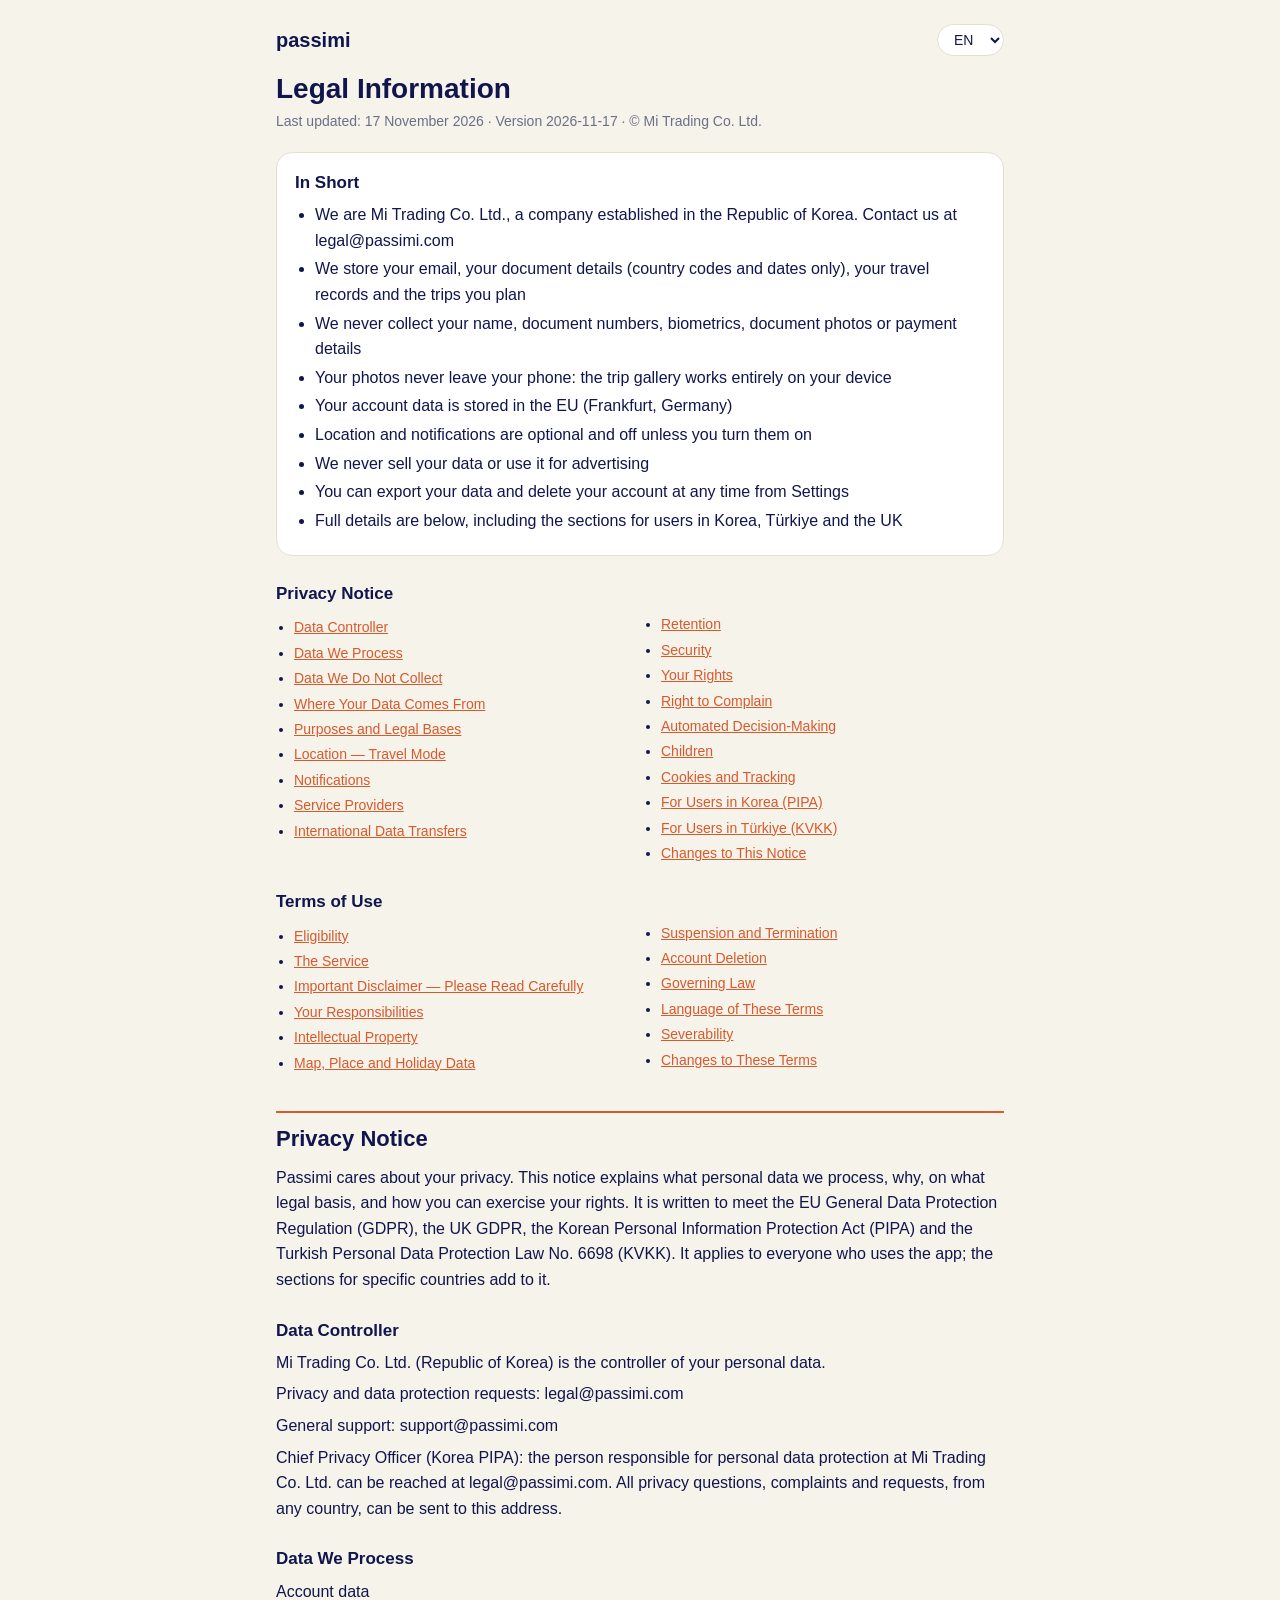
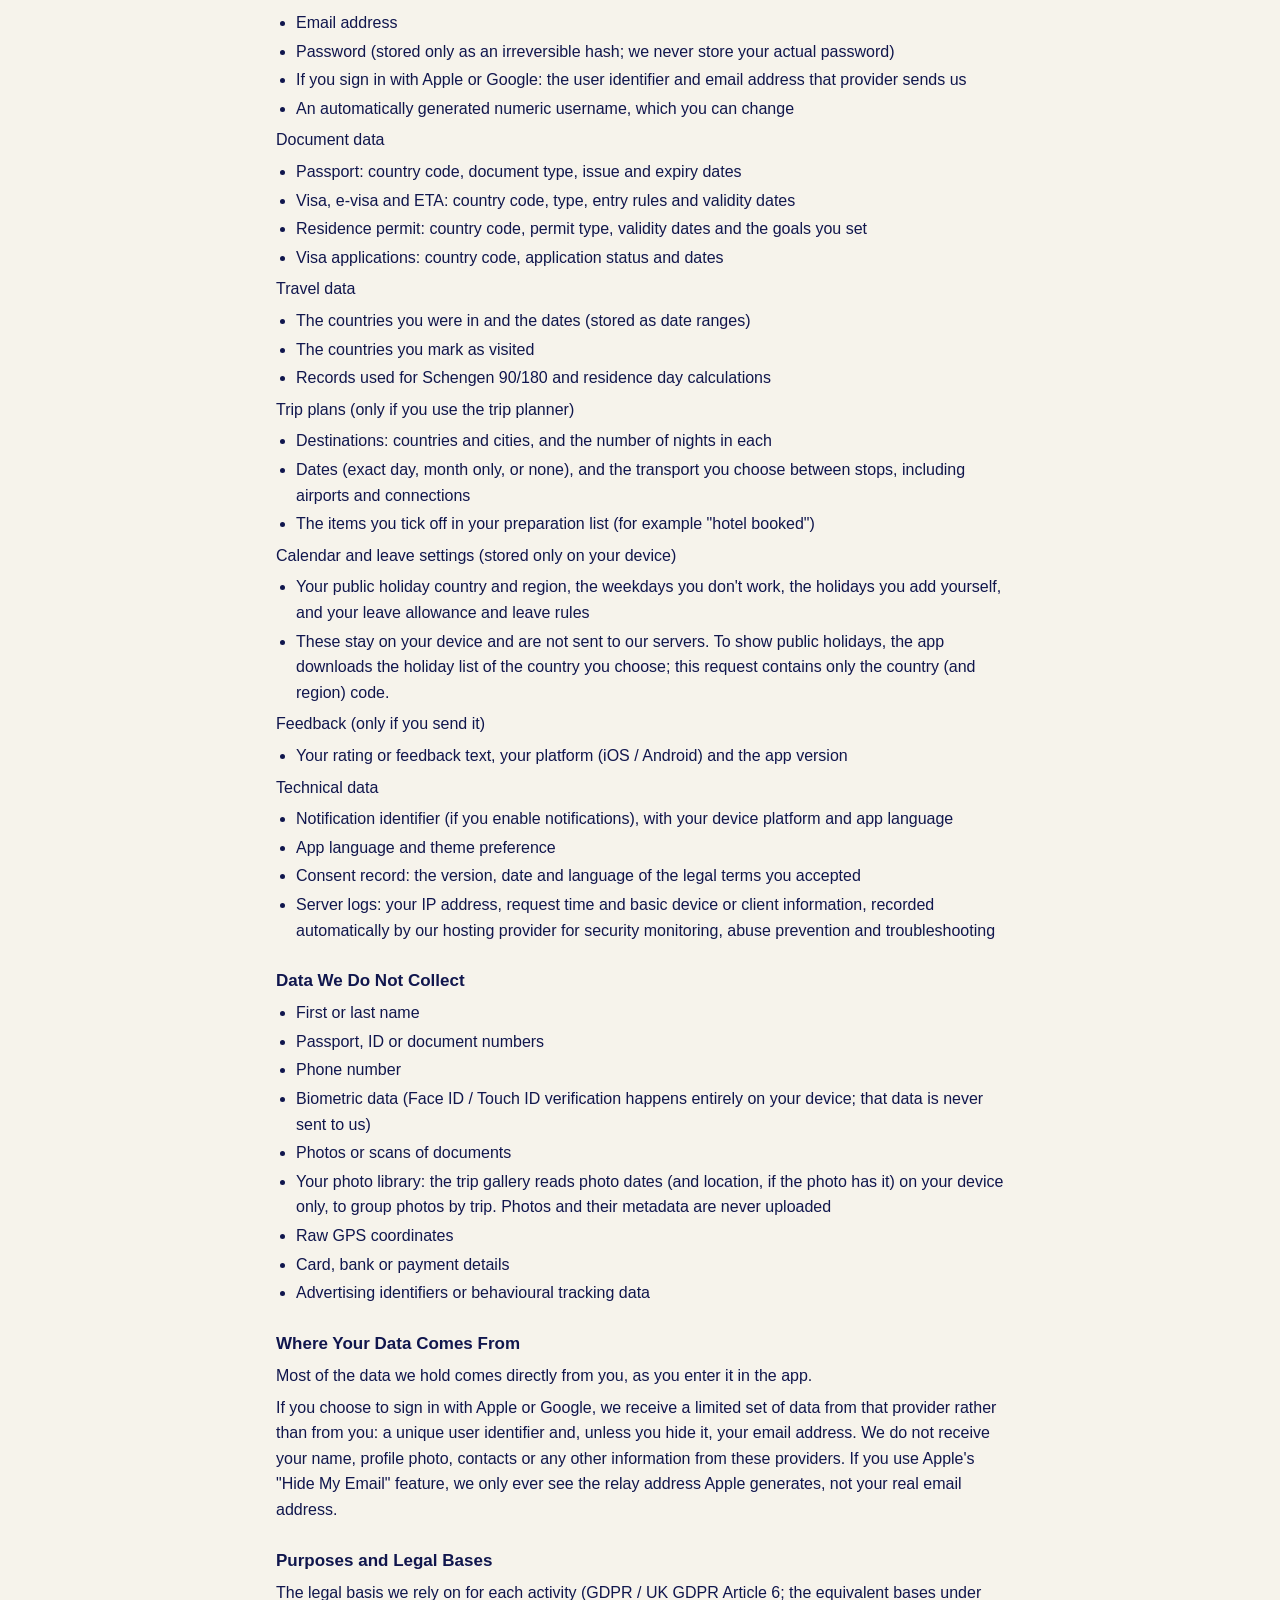
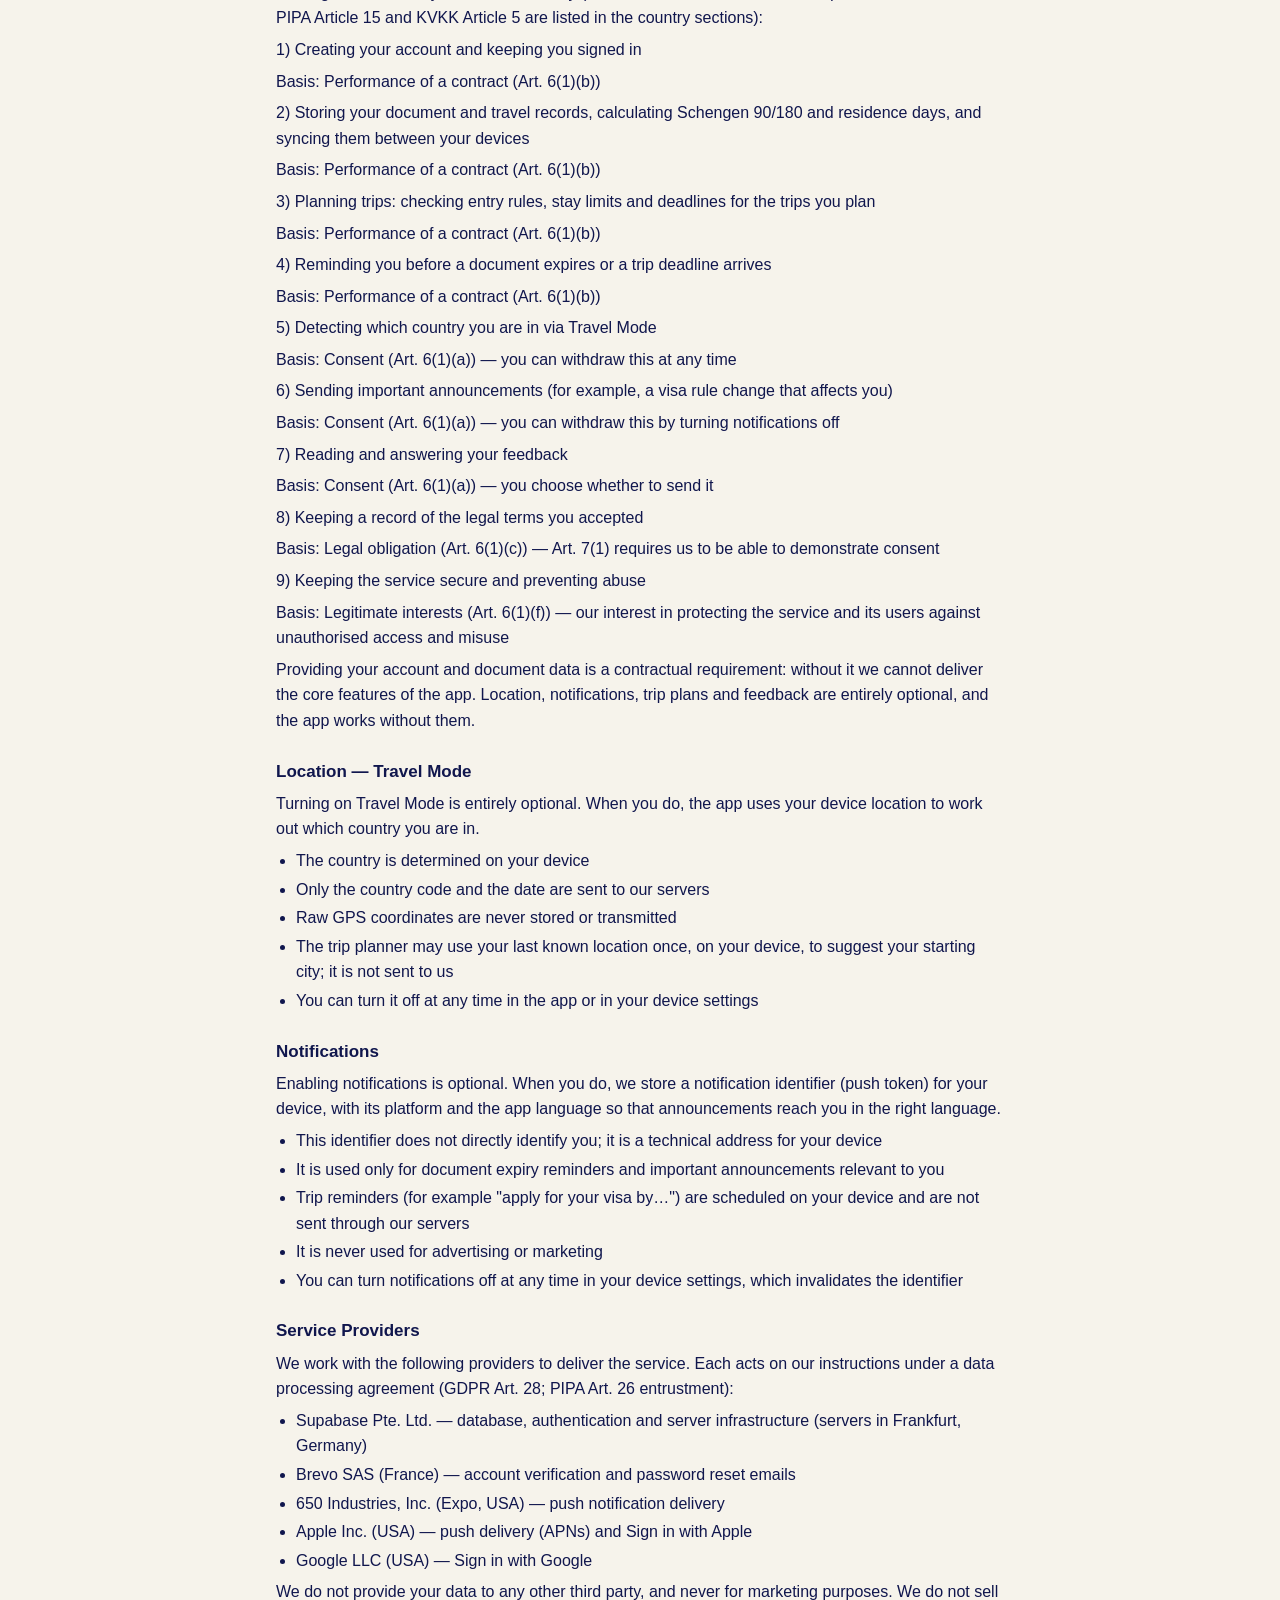
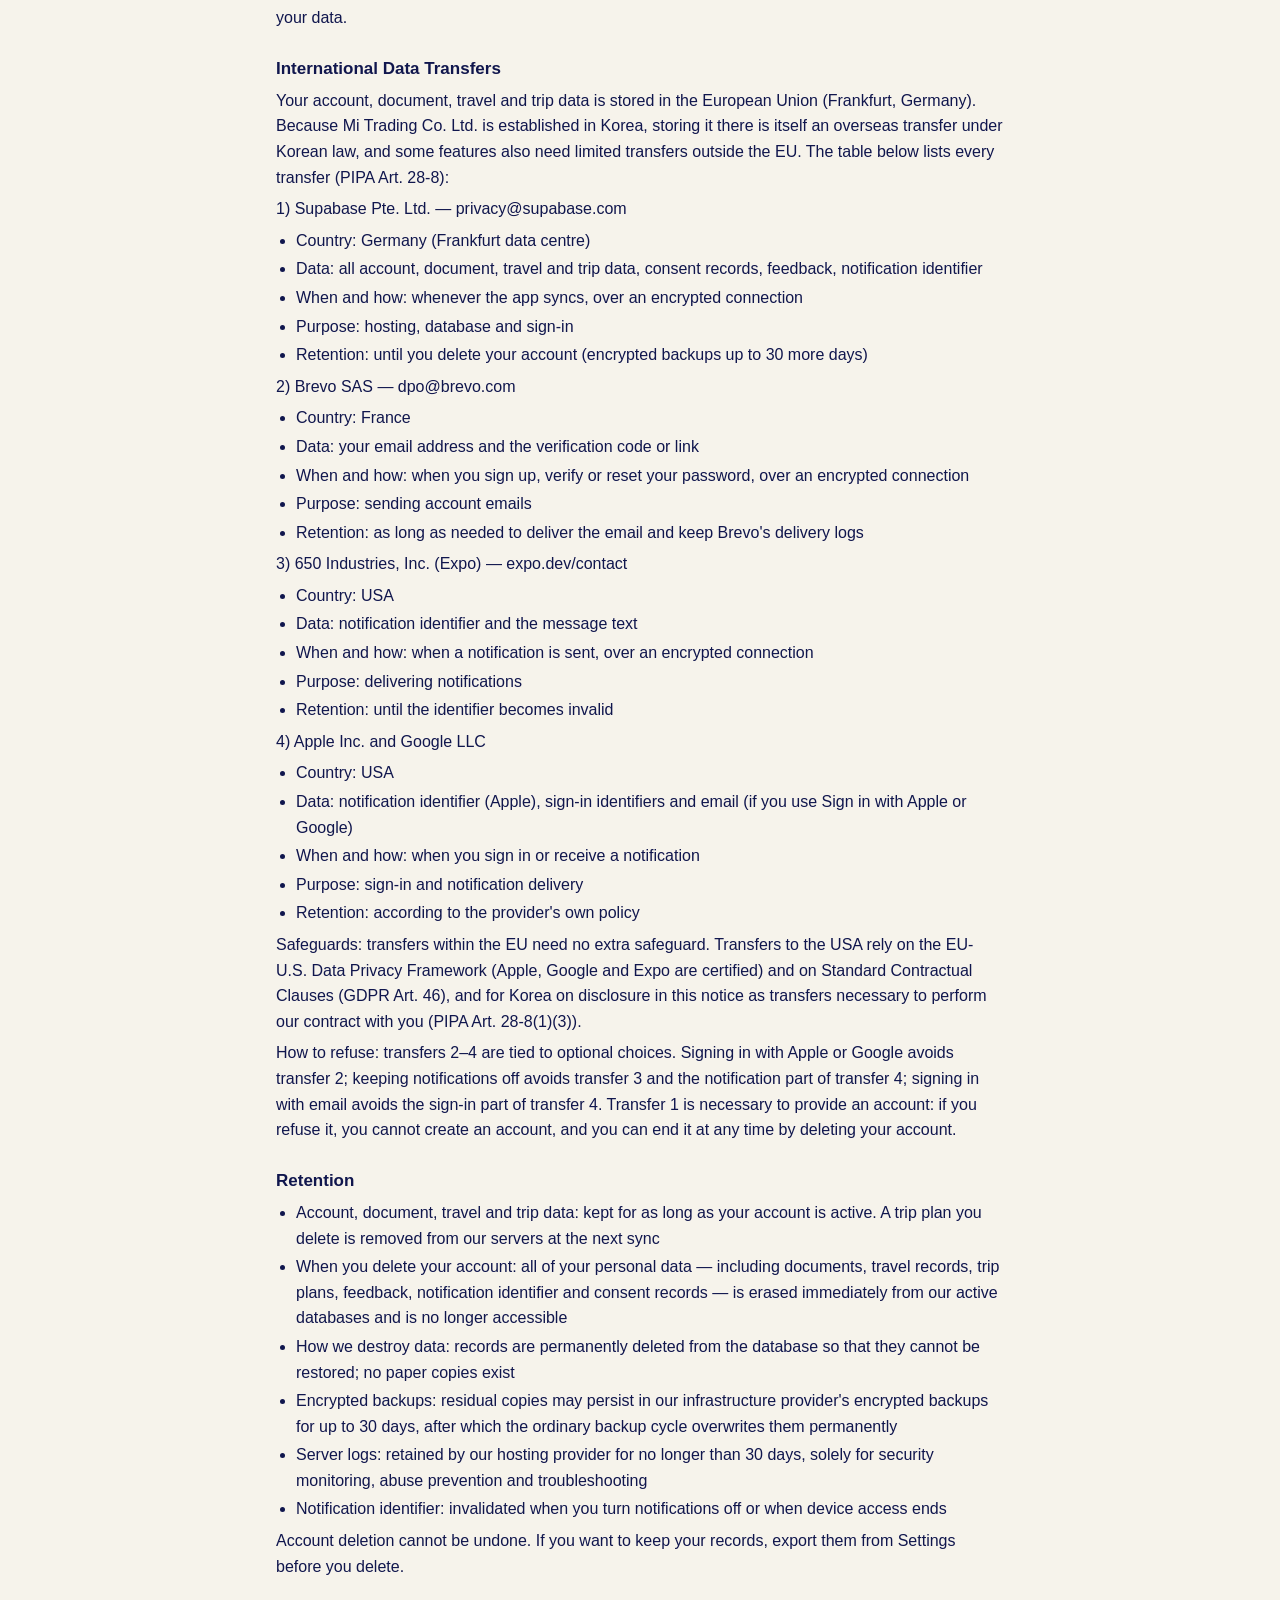
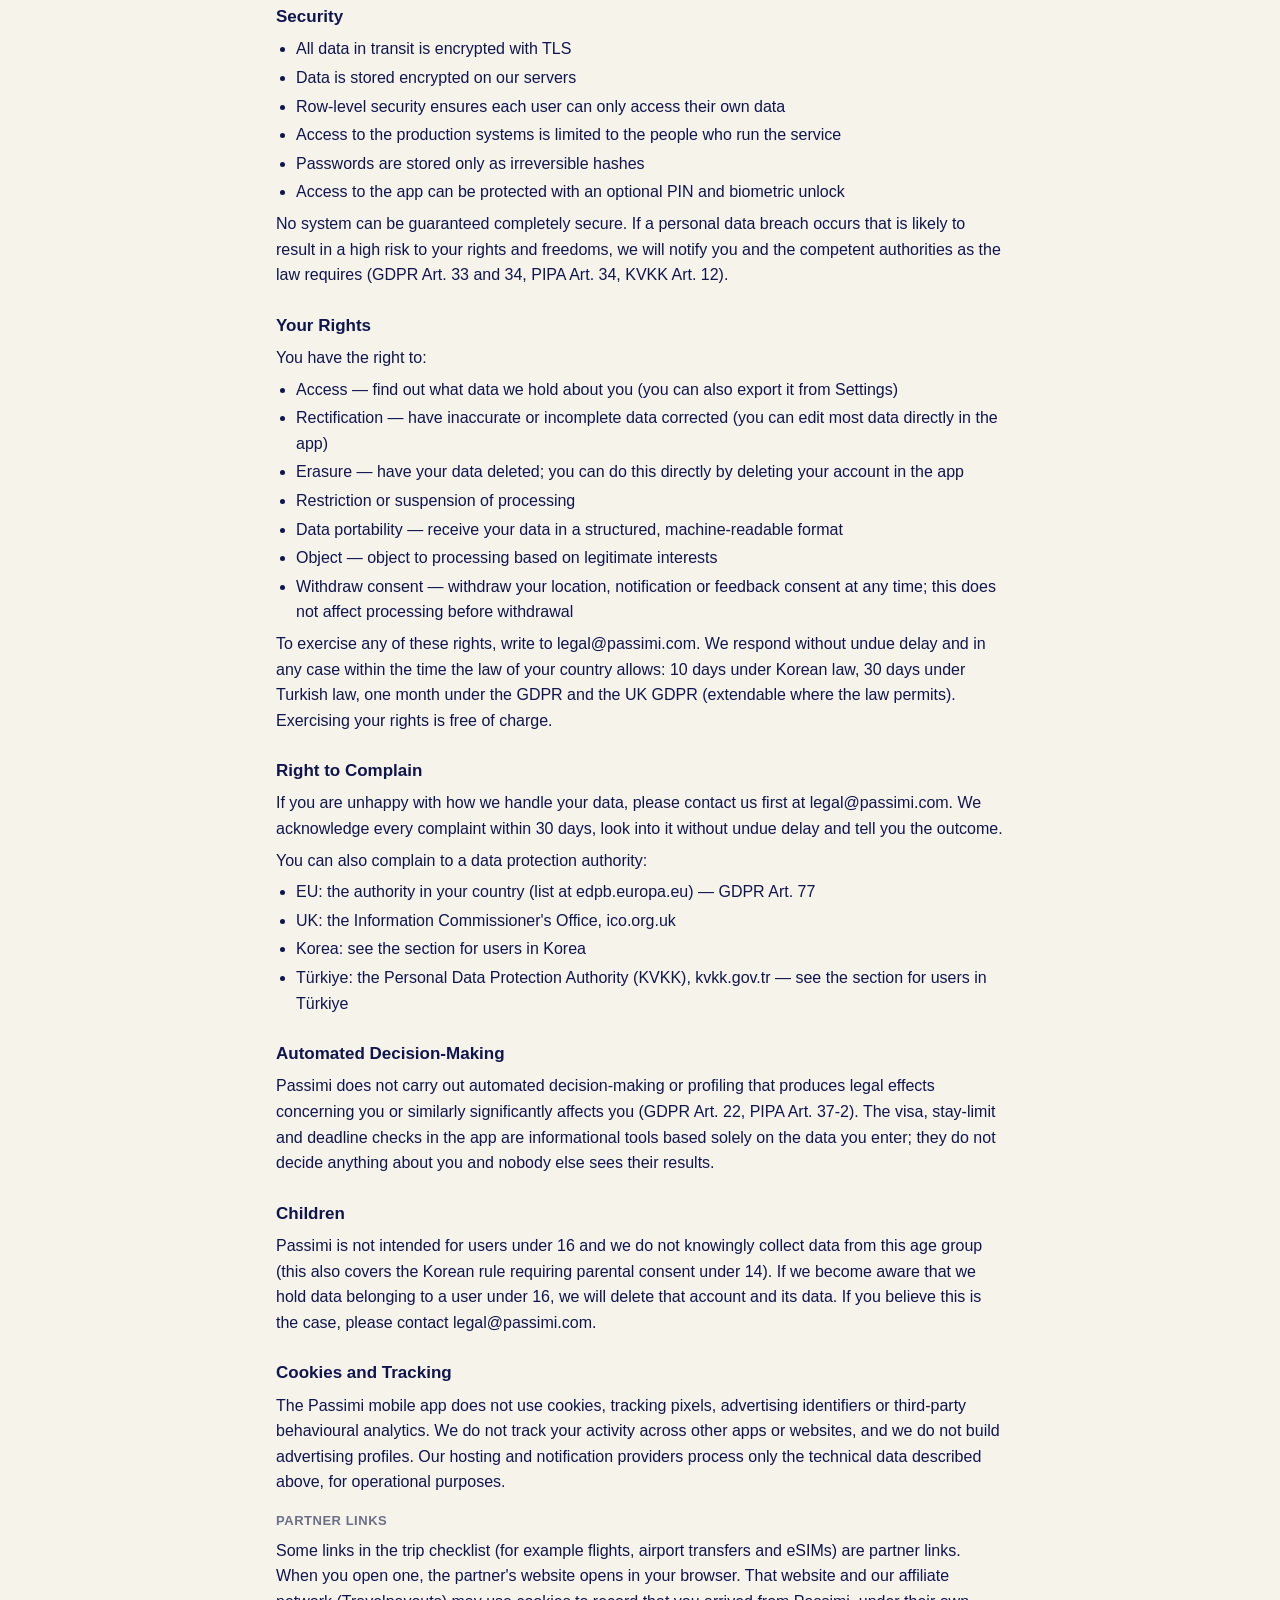
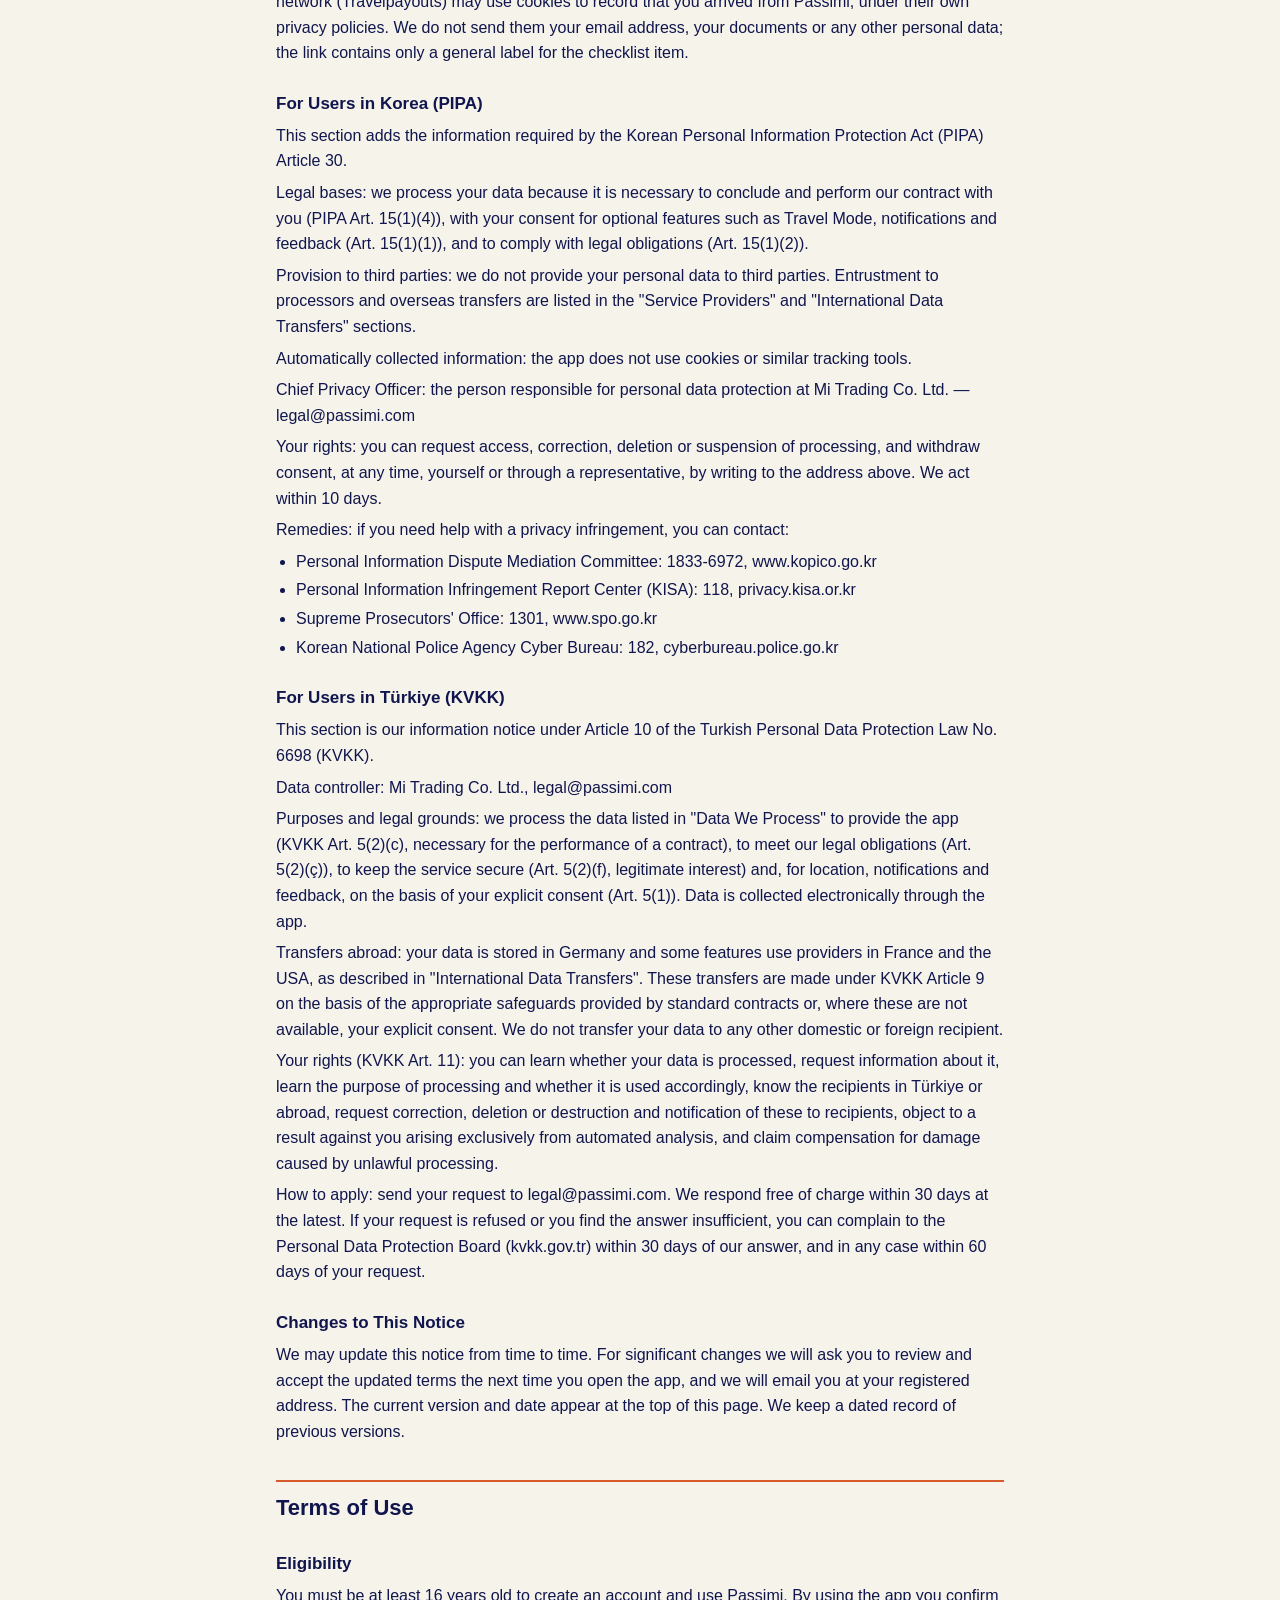
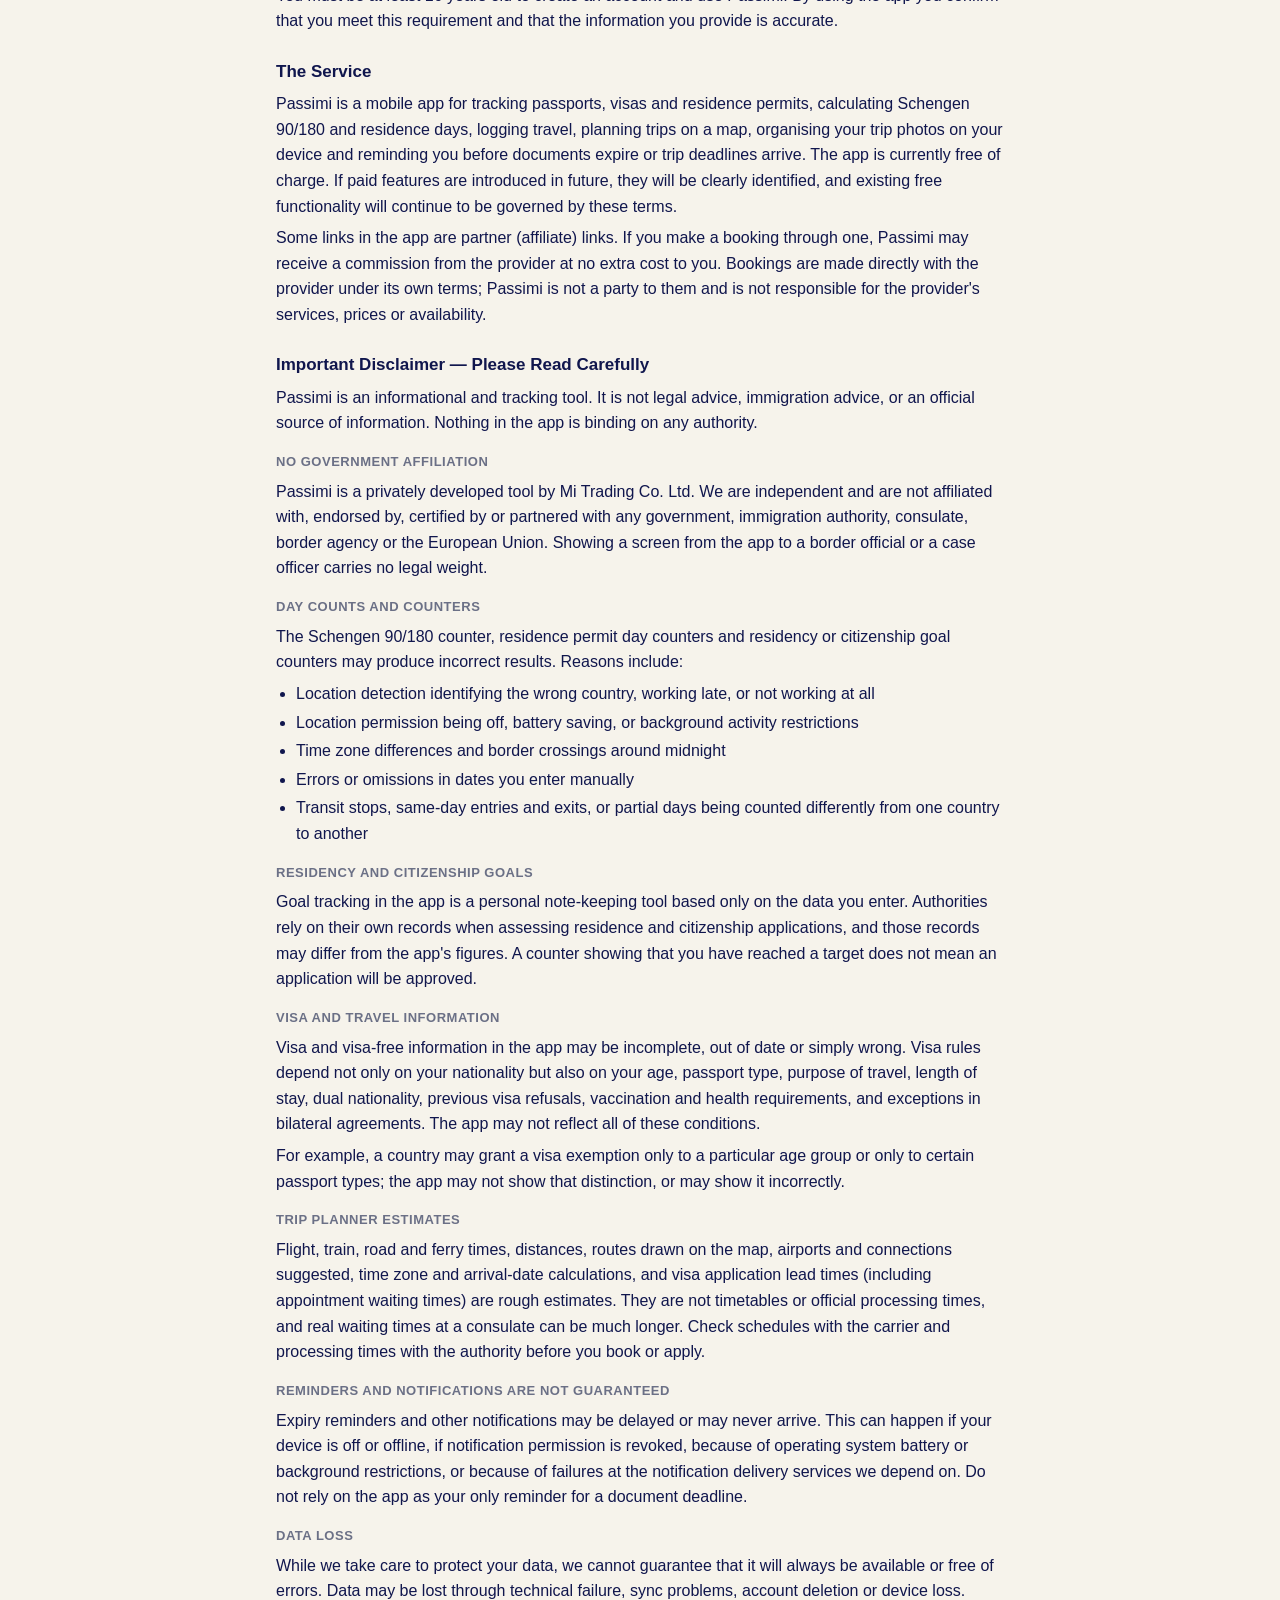
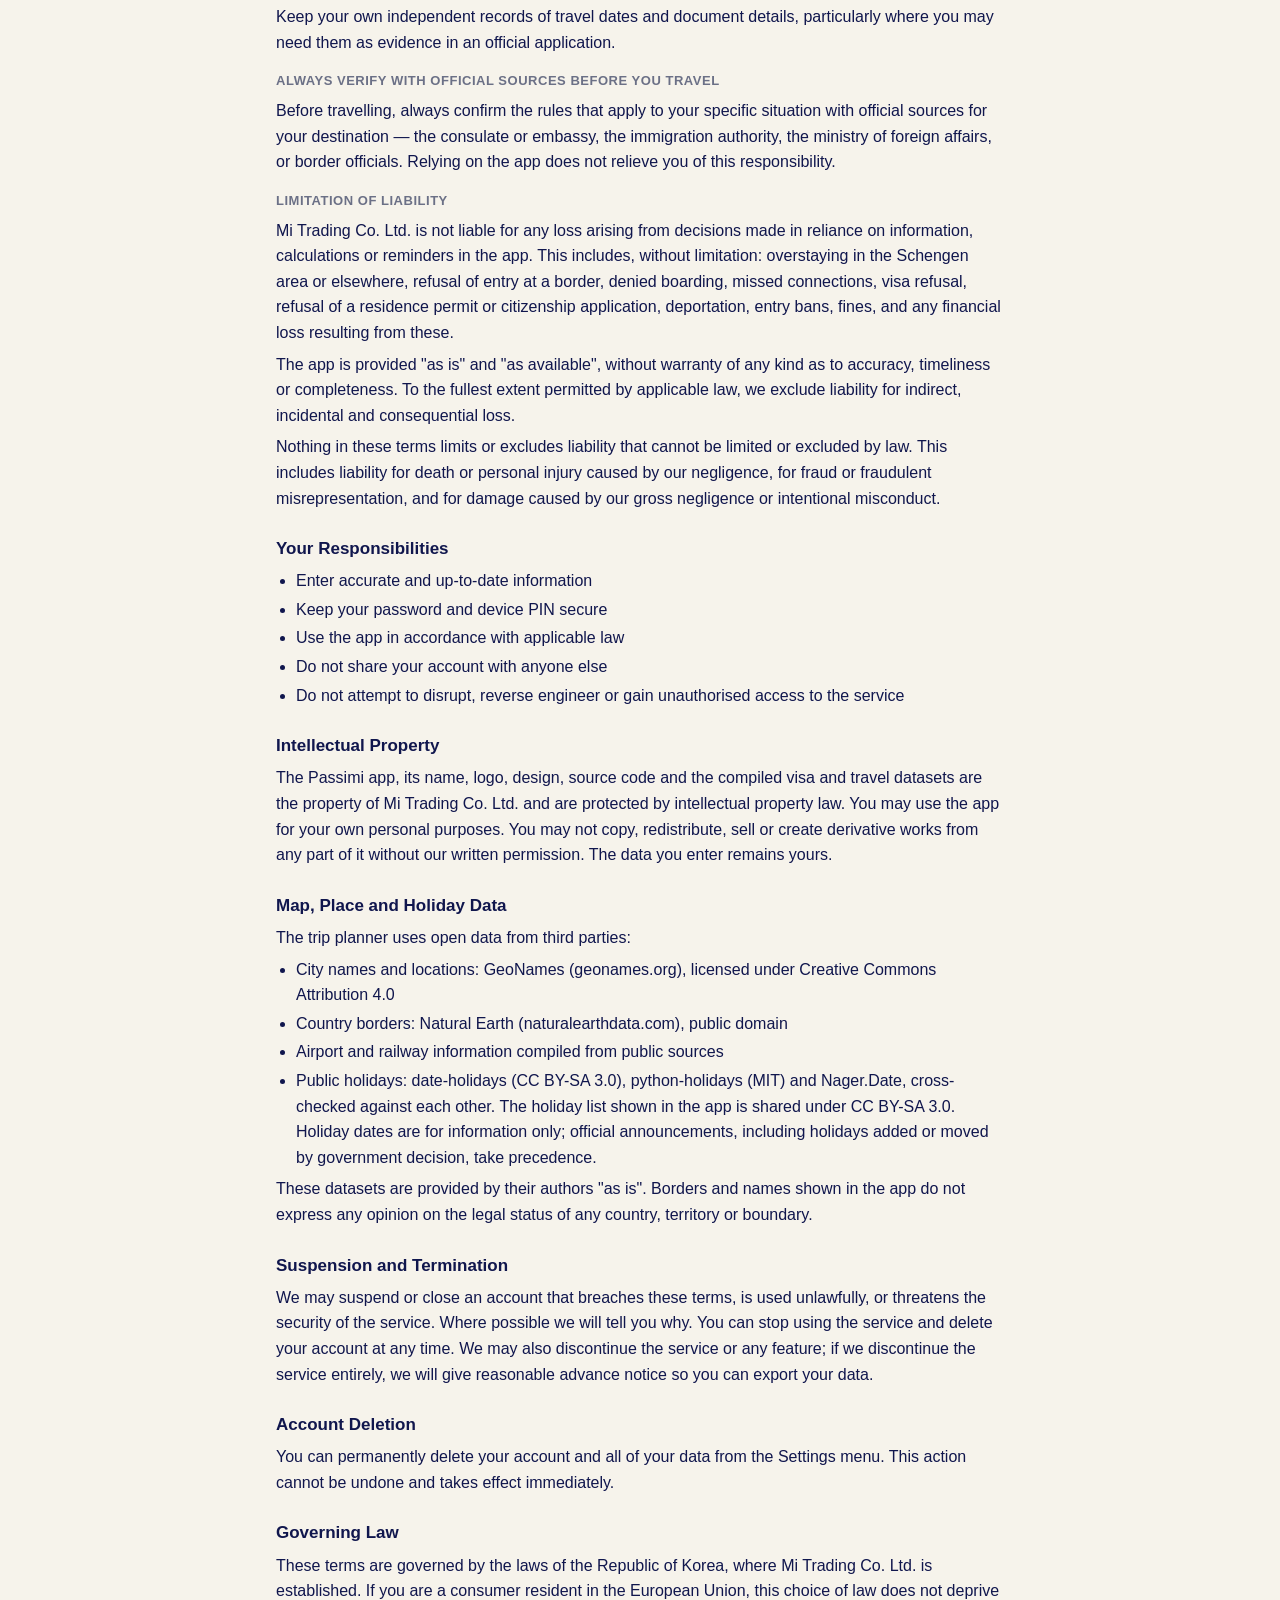
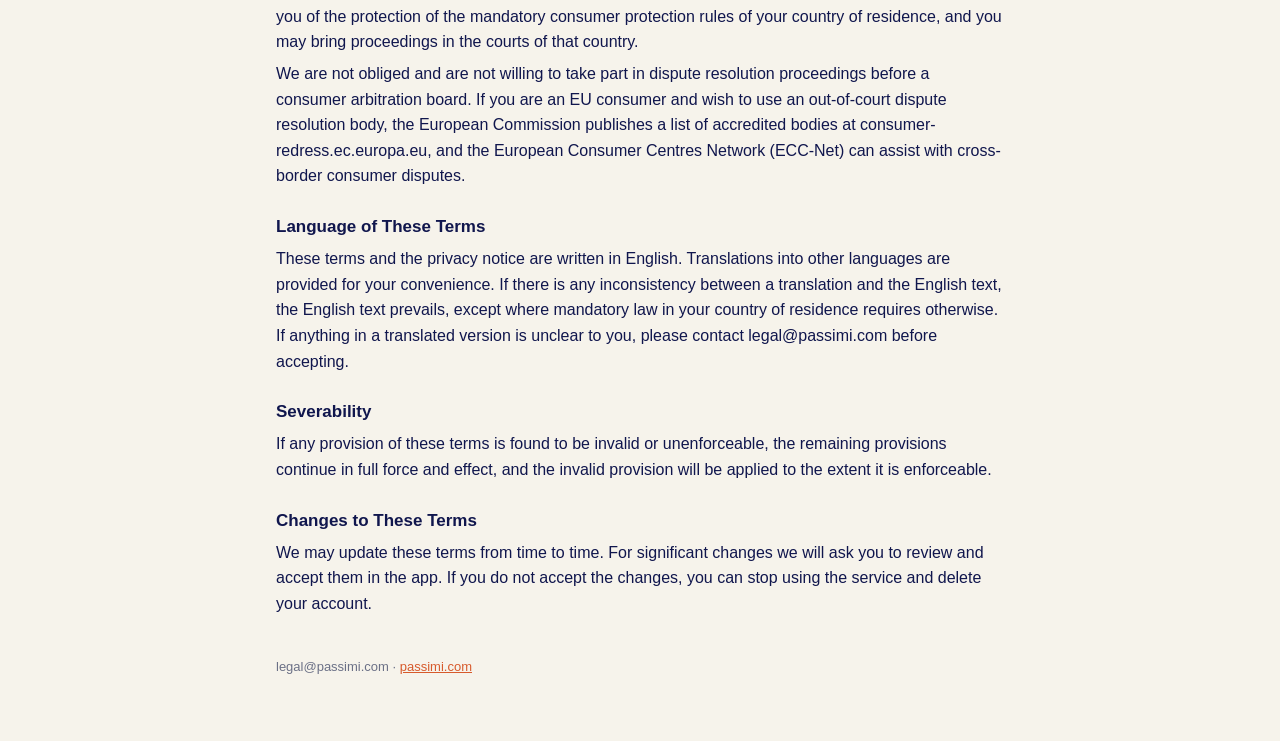
==== legal/index.html @ a1097a31 "site: 2026-11-23" ====
<!doctype html>
<html lang="en">
<head>
<meta charset="utf-8">
<meta name="viewport" content="width=device-width, initial-scale=1">
<title>Passimi — Legal Information</title>
<meta name="description" content="Privacy Notice · Terms of Use">
<link rel="canonical" href="https://passimi.com/legal/">
<link rel="icon" href="../favicon.svg" type="image/svg+xml">
<style>
:root{--bg:#F6F3EB;--surface:#FFFFFF;--ink:#10164D;--muted:#6B7086;--border:#E4DFD2;--orange:#D75A2C}
*{box-sizing:border-box}
body{margin:0;background:var(--bg);color:var(--ink);font:16px/1.6 -apple-system,BlinkMacSystemFont,"Segoe UI",Roboto,"Noto Sans",sans-serif;-webkit-font-smoothing:antialiased}
.wrap{max-width:760px;margin:0 auto;padding:24px 16px 64px}
header{display:flex;align-items:center;justify-content:space-between;gap:12px;margin-bottom:8px}
header a{color:var(--ink);font-weight:800;text-decoration:none;font-size:20px}
select{background:var(--surface);border:1px solid var(--border);border-radius:999px;padding:6px 12px;font:inherit;font-size:14px;color:var(--ink)}
h1{font-size:28px;line-height:1.2;margin:16px 0 4px}
.meta{color:var(--muted);font-size:14px;margin-bottom:20px}
.card{background:var(--surface);border:1px solid var(--border);border-radius:16px;padding:16px 18px;margin:16px 0}
h2{font-size:22px;margin:36px 0 8px;padding-top:8px;border-top:2px solid var(--orange)}
h3{font-size:17px;margin:24px 0 6px}
h4{font-size:13px;letter-spacing:.04em;margin:16px 0 4px;color:var(--muted)}
p{margin:6px 0}
ul{margin:6px 0;padding-inline-start:20px}
li{margin:3px 0}
nav ul{columns:2;column-gap:24px;font-size:14px;padding-inline-start:18px}
@media (max-width:560px){nav ul{columns:1}}
a{color:var(--orange)}
footer{margin-top:40px;color:var(--muted);font-size:13px}
</style>
</head>
<body><div class="wrap">
<header><a href="/">passimi</a><select aria-label="Language" onchange="location.href=this.value"><option value="ar.html">AR</option><option value="./" selected>EN</option><option value="es.html">ES</option><option value="fr.html">FR</option><option value="ja.html">JA</option><option value="ko.html">KO</option><option value="pt.html">PT</option><option value="ru.html">RU</option><option value="tr.html">TR</option><option value="uk.html">UK</option><option value="zh.html">ZH</option></select></header>
<h1>Legal Information</h1>
<div class="meta">Last updated: 17 November 2026 · Version 2026-11-17 · © Mi Trading Co. Ltd.</div>
<div class="card"><h3 style="margin-top:0">In Short</h3><ul><li>We are Mi Trading Co. Ltd., a company established in the Republic of Korea. Contact us at legal@passimi.com</li><li>We store your email, your document details (country codes and dates only), your travel records and the trips you plan</li><li>We never collect your name, document numbers, biometrics, document photos or payment details</li><li>Your photos never leave your phone: the trip gallery works entirely on your device</li><li>Your account data is stored in the EU (Frankfurt, Germany)</li><li>Location and notifications are optional and off unless you turn them on</li><li>We never sell your data or use it for advertising</li><li>You can export your data and delete your account at any time from Settings</li><li>Full details are below, including the sections for users in Korea, Türkiye and the UK</li></ul></div>
<nav><h3>Privacy Notice</h3><ul><li><a href="#controller">Data Controller</a></li><li><a href="#collected">Data We Process</a></li><li><a href="#notCollected">Data We Do Not Collect</a></li><li><a href="#source">Where Your Data Comes From</a></li><li><a href="#purposes">Purposes and Legal Bases</a></li><li><a href="#location">Location — Travel Mode</a></li><li><a href="#notifications">Notifications</a></li><li><a href="#processors">Service Providers</a></li><li><a href="#transfer">International Data Transfers</a></li><li><a href="#retention">Retention</a></li><li><a href="#security">Security</a></li><li><a href="#rights">Your Rights</a></li><li><a href="#complaint">Right to Complain</a></li><li><a href="#automated">Automated Decision-Making</a></li><li><a href="#children">Children</a></li><li><a href="#cookies">Cookies and Tracking</a></li><li><a href="#korea">For Users in Korea (PIPA)</a></li><li><a href="#turkey">For Users in Türkiye (KVKK)</a></li><li><a href="#changes">Changes to This Notice</a></li></ul><h3>Terms of Use</h3><ul><li><a href="#eligibility">Eligibility</a></li><li><a href="#service">The Service</a></li><li><a href="#disclaimer">Important Disclaimer — Please Read Carefully</a></li><li><a href="#obligations">Your Responsibilities</a></li><li><a href="#ip">Intellectual Property</a></li><li><a href="#dataSources">Map, Place and Holiday Data</a></li><li><a href="#suspension">Suspension and Termination</a></li><li><a href="#deletion">Account Deletion</a></li><li><a href="#governingLaw">Governing Law</a></li><li><a href="#language">Language of These Terms</a></li><li><a href="#severability">Severability</a></li><li><a href="#termsChanges">Changes to These Terms</a></li></ul></nav>
<h2 id="privacy">Privacy Notice</h2><p>Passimi cares about your privacy. This notice explains what personal data we process, why, on what legal basis, and how you can exercise your rights. It is written to meet the EU General Data Protection Regulation (GDPR), the UK GDPR, the Korean Personal Information Protection Act (PIPA) and the Turkish Personal Data Protection Law No. 6698 (KVKK). It applies to everyone who uses the app; the sections for specific countries add to it.</p><section id="controller"><h3>Data Controller</h3><p>Mi Trading Co. Ltd. (Republic of Korea) is the controller of your personal data.</p><p>Privacy and data protection requests: legal@passimi.com</p><p>General support: support@passimi.com</p><p>Chief Privacy Officer (Korea PIPA): the person responsible for personal data protection at Mi Trading Co. Ltd. can be reached at legal@passimi.com. All privacy questions, complaints and requests, from any country, can be sent to this address.</p></section><section id="collected"><h3>Data We Process</h3><p>Account data</p><ul><li>Email address</li><li>Password (stored only as an irreversible hash; we never store your actual password)</li><li>If you sign in with Apple or Google: the user identifier and email address that provider sends us</li><li>An automatically generated numeric username, which you can change</li></ul><p>Document data</p><ul><li>Passport: country code, document type, issue and expiry dates</li><li>Visa, e-visa and ETA: country code, type, entry rules and validity dates</li><li>Residence permit: country code, permit type, validity dates and the goals you set</li><li>Visa applications: country code, application status and dates</li></ul><p>Travel data</p><ul><li>The countries you were in and the dates (stored as date ranges)</li><li>The countries you mark as visited</li><li>Records used for Schengen 90/180 and residence day calculations</li></ul><p>Trip plans (only if you use the trip planner)</p><ul><li>Destinations: countries and cities, and the number of nights in each</li><li>Dates (exact day, month only, or none), and the transport you choose between stops, including airports and connections</li><li>The items you tick off in your preparation list (for example "hotel booked")</li></ul><p>Calendar and leave settings (stored only on your device)</p><ul><li>Your public holiday country and region, the weekdays you don't work, the holidays you add yourself, and your leave allowance and leave rules</li><li>These stay on your device and are not sent to our servers. To show public holidays, the app downloads the holiday list of the country you choose; this request contains only the country (and region) code.</li></ul><p>Feedback (only if you send it)</p><ul><li>Your rating or feedback text, your platform (iOS / Android) and the app version</li></ul><p>Technical data</p><ul><li>Notification identifier (if you enable notifications), with your device platform and app language</li><li>App language and theme preference</li><li>Consent record: the version, date and language of the legal terms you accepted</li><li>Server logs: your IP address, request time and basic device or client information, recorded automatically by our hosting provider for security monitoring, abuse prevention and troubleshooting</li></ul></section><section id="notCollected"><h3>Data We Do Not Collect</h3><ul><li>First or last name</li><li>Passport, ID or document numbers</li><li>Phone number</li><li>Biometric data (Face ID / Touch ID verification happens entirely on your device; that data is never sent to us)</li><li>Photos or scans of documents</li><li>Your photo library: the trip gallery reads photo dates (and location, if the photo has it) on your device only, to group photos by trip. Photos and their metadata are never uploaded</li><li>Raw GPS coordinates</li><li>Card, bank or payment details</li><li>Advertising identifiers or behavioural tracking data</li></ul></section><section id="source"><h3>Where Your Data Comes From</h3><p>Most of the data we hold comes directly from you, as you enter it in the app.</p><p>If you choose to sign in with Apple or Google, we receive a limited set of data from that provider rather than from you: a unique user identifier and, unless you hide it, your email address. We do not receive your name, profile photo, contacts or any other information from these providers. If you use Apple's "Hide My Email" feature, we only ever see the relay address Apple generates, not your real email address.</p></section><section id="purposes"><h3>Purposes and Legal Bases</h3><p>The legal basis we rely on for each activity (GDPR / UK GDPR Article 6; the equivalent bases under PIPA Article 15 and KVKK Article 5 are listed in the country sections):</p><p>1) Creating your account and keeping you signed in</p><p>Basis: Performance of a contract (Art. 6(1)(b))</p><p>2) Storing your document and travel records, calculating Schengen 90/180 and residence days, and syncing them between your devices</p><p>Basis: Performance of a contract (Art. 6(1)(b))</p><p>3) Planning trips: checking entry rules, stay limits and deadlines for the trips you plan</p><p>Basis: Performance of a contract (Art. 6(1)(b))</p><p>4) Reminding you before a document expires or a trip deadline arrives</p><p>Basis: Performance of a contract (Art. 6(1)(b))</p><p>5) Detecting which country you are in via Travel Mode</p><p>Basis: Consent (Art. 6(1)(a)) — you can withdraw this at any time</p><p>6) Sending important announcements (for example, a visa rule change that affects you)</p><p>Basis: Consent (Art. 6(1)(a)) — you can withdraw this by turning notifications off</p><p>7) Reading and answering your feedback</p><p>Basis: Consent (Art. 6(1)(a)) — you choose whether to send it</p><p>8) Keeping a record of the legal terms you accepted</p><p>Basis: Legal obligation (Art. 6(1)(c)) — Art. 7(1) requires us to be able to demonstrate consent</p><p>9) Keeping the service secure and preventing abuse</p><p>Basis: Legitimate interests (Art. 6(1)(f)) — our interest in protecting the service and its users against unauthorised access and misuse</p><p>Providing your account and document data is a contractual requirement: without it we cannot deliver the core features of the app. Location, notifications, trip plans and feedback are entirely optional, and the app works without them.</p></section><section id="location"><h3>Location — Travel Mode</h3><p>Turning on Travel Mode is entirely optional. When you do, the app uses your device location to work out which country you are in.</p><ul><li>The country is determined on your device</li><li>Only the country code and the date are sent to our servers</li><li>Raw GPS coordinates are never stored or transmitted</li><li>The trip planner may use your last known location once, on your device, to suggest your starting city; it is not sent to us</li><li>You can turn it off at any time in the app or in your device settings</li></ul></section><section id="notifications"><h3>Notifications</h3><p>Enabling notifications is optional. When you do, we store a notification identifier (push token) for your device, with its platform and the app language so that announcements reach you in the right language.</p><ul><li>This identifier does not directly identify you; it is a technical address for your device</li><li>It is used only for document expiry reminders and important announcements relevant to you</li><li>Trip reminders (for example "apply for your visa by…") are scheduled on your device and are not sent through our servers</li><li>It is never used for advertising or marketing</li><li>You can turn notifications off at any time in your device settings, which invalidates the identifier</li></ul></section><section id="processors"><h3>Service Providers</h3><p>We work with the following providers to deliver the service. Each acts on our instructions under a data processing agreement (GDPR Art. 28; PIPA Art. 26 entrustment):</p><ul><li>Supabase Pte. Ltd. — database, authentication and server infrastructure (servers in Frankfurt, Germany)</li><li>Brevo SAS (France) — account verification and password reset emails</li><li>650 Industries, Inc. (Expo, USA) — push notification delivery</li><li>Apple Inc. (USA) — push delivery (APNs) and Sign in with Apple</li><li>Google LLC (USA) — Sign in with Google</li></ul><p>We do not provide your data to any other third party, and never for marketing purposes. We do not sell your data.</p></section><section id="transfer"><h3>International Data Transfers</h3><p>Your account, document, travel and trip data is stored in the European Union (Frankfurt, Germany). Because Mi Trading Co. Ltd. is established in Korea, storing it there is itself an overseas transfer under Korean law, and some features also need limited transfers outside the EU. The table below lists every transfer (PIPA Art. 28-8):</p><p>1) Supabase Pte. Ltd. — privacy@supabase.com</p><ul><li>Country: Germany (Frankfurt data centre)</li><li>Data: all account, document, travel and trip data, consent records, feedback, notification identifier</li><li>When and how: whenever the app syncs, over an encrypted connection</li><li>Purpose: hosting, database and sign-in</li><li>Retention: until you delete your account (encrypted backups up to 30 more days)</li></ul><p>2) Brevo SAS — dpo@brevo.com</p><ul><li>Country: France</li><li>Data: your email address and the verification code or link</li><li>When and how: when you sign up, verify or reset your password, over an encrypted connection</li><li>Purpose: sending account emails</li><li>Retention: as long as needed to deliver the email and keep Brevo's delivery logs</li></ul><p>3) 650 Industries, Inc. (Expo) — expo.dev/contact</p><ul><li>Country: USA</li><li>Data: notification identifier and the message text</li><li>When and how: when a notification is sent, over an encrypted connection</li><li>Purpose: delivering notifications</li><li>Retention: until the identifier becomes invalid</li></ul><p>4) Apple Inc. and Google LLC</p><ul><li>Country: USA</li><li>Data: notification identifier (Apple), sign-in identifiers and email (if you use Sign in with Apple or Google)</li><li>When and how: when you sign in or receive a notification</li><li>Purpose: sign-in and notification delivery</li><li>Retention: according to the provider's own policy</li></ul><p>Safeguards: transfers within the EU need no extra safeguard. Transfers to the USA rely on the EU-U.S. Data Privacy Framework (Apple, Google and Expo are certified) and on Standard Contractual Clauses (GDPR Art. 46), and for Korea on disclosure in this notice as transfers necessary to perform our contract with you (PIPA Art. 28-8(1)(3)).</p><p>How to refuse: transfers 2–4 are tied to optional choices. Signing in with Apple or Google avoids transfer 2; keeping notifications off avoids transfer 3 and the notification part of transfer 4; signing in with email avoids the sign-in part of transfer 4. Transfer 1 is necessary to provide an account: if you refuse it, you cannot create an account, and you can end it at any time by deleting your account.</p></section><section id="retention"><h3>Retention</h3><ul><li>Account, document, travel and trip data: kept for as long as your account is active. A trip plan you delete is removed from our servers at the next sync</li><li>When you delete your account: all of your personal data — including documents, travel records, trip plans, feedback, notification identifier and consent records — is erased immediately from our active databases and is no longer accessible</li><li>How we destroy data: records are permanently deleted from the database so that they cannot be restored; no paper copies exist</li><li>Encrypted backups: residual copies may persist in our infrastructure provider's encrypted backups for up to 30 days, after which the ordinary backup cycle overwrites them permanently</li><li>Server logs: retained by our hosting provider for no longer than 30 days, solely for security monitoring, abuse prevention and troubleshooting</li><li>Notification identifier: invalidated when you turn notifications off or when device access ends</li></ul><p>Account deletion cannot be undone. If you want to keep your records, export them from Settings before you delete.</p></section><section id="security"><h3>Security</h3><ul><li>All data in transit is encrypted with TLS</li><li>Data is stored encrypted on our servers</li><li>Row-level security ensures each user can only access their own data</li><li>Access to the production systems is limited to the people who run the service</li><li>Passwords are stored only as irreversible hashes</li><li>Access to the app can be protected with an optional PIN and biometric unlock</li></ul><p>No system can be guaranteed completely secure. If a personal data breach occurs that is likely to result in a high risk to your rights and freedoms, we will notify you and the competent authorities as the law requires (GDPR Art. 33 and 34, PIPA Art. 34, KVKK Art. 12).</p></section><section id="rights"><h3>Your Rights</h3><p>You have the right to:</p><ul><li>Access — find out what data we hold about you (you can also export it from Settings)</li><li>Rectification — have inaccurate or incomplete data corrected (you can edit most data directly in the app)</li><li>Erasure — have your data deleted; you can do this directly by deleting your account in the app</li><li>Restriction or suspension of processing</li><li>Data portability — receive your data in a structured, machine-readable format</li><li>Object — object to processing based on legitimate interests</li><li>Withdraw consent — withdraw your location, notification or feedback consent at any time; this does not affect processing before withdrawal</li></ul><p>To exercise any of these rights, write to legal@passimi.com. We respond without undue delay and in any case within the time the law of your country allows: 10 days under Korean law, 30 days under Turkish law, one month under the GDPR and the UK GDPR (extendable where the law permits). Exercising your rights is free of charge.</p></section><section id="complaint"><h3>Right to Complain</h3><p>If you are unhappy with how we handle your data, please contact us first at legal@passimi.com. We acknowledge every complaint within 30 days, look into it without undue delay and tell you the outcome.</p><p>You can also complain to a data protection authority:</p><ul><li>EU: the authority in your country (list at edpb.europa.eu) — GDPR Art. 77</li><li>UK: the Information Commissioner's Office, ico.org.uk</li><li>Korea: see the section for users in Korea</li><li>Türkiye: the Personal Data Protection Authority (KVKK), kvkk.gov.tr — see the section for users in Türkiye</li></ul></section><section id="automated"><h3>Automated Decision-Making</h3><p>Passimi does not carry out automated decision-making or profiling that produces legal effects concerning you or similarly significantly affects you (GDPR Art. 22, PIPA Art. 37-2). The visa, stay-limit and deadline checks in the app are informational tools based solely on the data you enter; they do not decide anything about you and nobody else sees their results.</p></section><section id="children"><h3>Children</h3><p>Passimi is not intended for users under 16 and we do not knowingly collect data from this age group (this also covers the Korean rule requiring parental consent under 14). If we become aware that we hold data belonging to a user under 16, we will delete that account and its data. If you believe this is the case, please contact legal@passimi.com.</p></section><section id="cookies"><h3>Cookies and Tracking</h3><p>The Passimi mobile app does not use cookies, tracking pixels, advertising identifiers or third-party behavioural analytics. We do not track your activity across other apps or websites, and we do not build advertising profiles. Our hosting and notification providers process only the technical data described above, for operational purposes.</p><h4>PARTNER LINKS</h4><p>Some links in the trip checklist (for example flights, airport transfers and eSIMs) are partner links. When you open one, the partner's website opens in your browser. That website and our affiliate network (Travelpayouts) may use cookies to record that you arrived from Passimi, under their own privacy policies. We do not send them your email address, your documents or any other personal data; the link contains only a general label for the checklist item.</p></section><section id="korea"><h3>For Users in Korea (PIPA)</h3><p>This section adds the information required by the Korean Personal Information Protection Act (PIPA) Article 30.</p><p>Legal bases: we process your data because it is necessary to conclude and perform our contract with you (PIPA Art. 15(1)(4)), with your consent for optional features such as Travel Mode, notifications and feedback (Art. 15(1)(1)), and to comply with legal obligations (Art. 15(1)(2)).</p><p>Provision to third parties: we do not provide your personal data to third parties. Entrustment to processors and overseas transfers are listed in the "Service Providers" and "International Data Transfers" sections.</p><p>Automatically collected information: the app does not use cookies or similar tracking tools.</p><p>Chief Privacy Officer: the person responsible for personal data protection at Mi Trading Co. Ltd. — legal@passimi.com</p><p>Your rights: you can request access, correction, deletion or suspension of processing, and withdraw consent, at any time, yourself or through a representative, by writing to the address above. We act within 10 days.</p><p>Remedies: if you need help with a privacy infringement, you can contact:</p><ul><li>Personal Information Dispute Mediation Committee: 1833-6972, www.kopico.go.kr</li><li>Personal Information Infringement Report Center (KISA): 118, privacy.kisa.or.kr</li><li>Supreme Prosecutors' Office: 1301, www.spo.go.kr</li><li>Korean National Police Agency Cyber Bureau: 182, cyberbureau.police.go.kr</li></ul></section><section id="turkey"><h3>For Users in Türkiye (KVKK)</h3><p>This section is our information notice under Article 10 of the Turkish Personal Data Protection Law No. 6698 (KVKK).</p><p>Data controller: Mi Trading Co. Ltd., legal@passimi.com</p><p>Purposes and legal grounds: we process the data listed in "Data We Process" to provide the app (KVKK Art. 5(2)(c), necessary for the performance of a contract), to meet our legal obligations (Art. 5(2)(ç)), to keep the service secure (Art. 5(2)(f), legitimate interest) and, for location, notifications and feedback, on the basis of your explicit consent (Art. 5(1)). Data is collected electronically through the app.</p><p>Transfers abroad: your data is stored in Germany and some features use providers in France and the USA, as described in "International Data Transfers". These transfers are made under KVKK Article 9 on the basis of the appropriate safeguards provided by standard contracts or, where these are not available, your explicit consent. We do not transfer your data to any other domestic or foreign recipient.</p><p>Your rights (KVKK Art. 11): you can learn whether your data is processed, request information about it, learn the purpose of processing and whether it is used accordingly, know the recipients in Türkiye or abroad, request correction, deletion or destruction and notification of these to recipients, object to a result against you arising exclusively from automated analysis, and claim compensation for damage caused by unlawful processing.</p><p>How to apply: send your request to legal@passimi.com. We respond free of charge within 30 days at the latest. If your request is refused or you find the answer insufficient, you can complain to the Personal Data Protection Board (kvkk.gov.tr) within 30 days of our answer, and in any case within 60 days of your request.</p></section><section id="changes"><h3>Changes to This Notice</h3><p>We may update this notice from time to time. For significant changes we will ask you to review and accept the updated terms the next time you open the app, and we will email you at your registered address. The current version and date appear at the top of this page. We keep a dated record of previous versions.</p></section>
<h2 id="terms">Terms of Use</h2><section id="eligibility"><h3>Eligibility</h3><p>You must be at least 16 years old to create an account and use Passimi. By using the app you confirm that you meet this requirement and that the information you provide is accurate.</p></section><section id="service"><h3>The Service</h3><p>Passimi is a mobile app for tracking passports, visas and residence permits, calculating Schengen 90/180 and residence days, logging travel, planning trips on a map, organising your trip photos on your device and reminding you before documents expire or trip deadlines arrive. The app is currently free of charge. If paid features are introduced in future, they will be clearly identified, and existing free functionality will continue to be governed by these terms.</p><p>Some links in the app are partner (affiliate) links. If you make a booking through one, Passimi may receive a commission from the provider at no extra cost to you. Bookings are made directly with the provider under its own terms; Passimi is not a party to them and is not responsible for the provider's services, prices or availability.</p></section><section id="disclaimer"><h3>Important Disclaimer — Please Read Carefully</h3><p>Passimi is an informational and tracking tool. It is not legal advice, immigration advice, or an official source of information. Nothing in the app is binding on any authority.</p><h4>NO GOVERNMENT AFFILIATION</h4><p>Passimi is a privately developed tool by Mi Trading Co. Ltd. We are independent and are not affiliated with, endorsed by, certified by or partnered with any government, immigration authority, consulate, border agency or the European Union. Showing a screen from the app to a border official or a case officer carries no legal weight.</p><h4>DAY COUNTS AND COUNTERS</h4><p>The Schengen 90/180 counter, residence permit day counters and residency or citizenship goal counters may produce incorrect results. Reasons include:</p><ul><li>Location detection identifying the wrong country, working late, or not working at all</li><li>Location permission being off, battery saving, or background activity restrictions</li><li>Time zone differences and border crossings around midnight</li><li>Errors or omissions in dates you enter manually</li><li>Transit stops, same-day entries and exits, or partial days being counted differently from one country to another</li></ul><h4>RESIDENCY AND CITIZENSHIP GOALS</h4><p>Goal tracking in the app is a personal note-keeping tool based only on the data you enter. Authorities rely on their own records when assessing residence and citizenship applications, and those records may differ from the app's figures. A counter showing that you have reached a target does not mean an application will be approved.</p><h4>VISA AND TRAVEL INFORMATION</h4><p>Visa and visa-free information in the app may be incomplete, out of date or simply wrong. Visa rules depend not only on your nationality but also on your age, passport type, purpose of travel, length of stay, dual nationality, previous visa refusals, vaccination and health requirements, and exceptions in bilateral agreements. The app may not reflect all of these conditions.</p><p>For example, a country may grant a visa exemption only to a particular age group or only to certain passport types; the app may not show that distinction, or may show it incorrectly.</p><h4>TRIP PLANNER ESTIMATES</h4><p>Flight, train, road and ferry times, distances, routes drawn on the map, airports and connections suggested, time zone and arrival-date calculations, and visa application lead times (including appointment waiting times) are rough estimates. They are not timetables or official processing times, and real waiting times at a consulate can be much longer. Check schedules with the carrier and processing times with the authority before you book or apply.</p><h4>REMINDERS AND NOTIFICATIONS ARE NOT GUARANTEED</h4><p>Expiry reminders and other notifications may be delayed or may never arrive. This can happen if your device is off or offline, if notification permission is revoked, because of operating system battery or background restrictions, or because of failures at the notification delivery services we depend on. Do not rely on the app as your only reminder for a document deadline.</p><h4>DATA LOSS</h4><p>While we take care to protect your data, we cannot guarantee that it will always be available or free of errors. Data may be lost through technical failure, sync problems, account deletion or device loss. Keep your own independent records of travel dates and document details, particularly where you may need them as evidence in an official application.</p><h4>ALWAYS VERIFY WITH OFFICIAL SOURCES BEFORE YOU TRAVEL</h4><p>Before travelling, always confirm the rules that apply to your specific situation with official sources for your destination — the consulate or embassy, the immigration authority, the ministry of foreign affairs, or border officials. Relying on the app does not relieve you of this responsibility.</p><h4>LIMITATION OF LIABILITY</h4><p>Mi Trading Co. Ltd. is not liable for any loss arising from decisions made in reliance on information, calculations or reminders in the app. This includes, without limitation: overstaying in the Schengen area or elsewhere, refusal of entry at a border, denied boarding, missed connections, visa refusal, refusal of a residence permit or citizenship application, deportation, entry bans, fines, and any financial loss resulting from these.</p><p>The app is provided "as is" and "as available", without warranty of any kind as to accuracy, timeliness or completeness. To the fullest extent permitted by applicable law, we exclude liability for indirect, incidental and consequential loss.</p><p>Nothing in these terms limits or excludes liability that cannot be limited or excluded by law. This includes liability for death or personal injury caused by our negligence, for fraud or fraudulent misrepresentation, and for damage caused by our gross negligence or intentional misconduct.</p></section><section id="obligations"><h3>Your Responsibilities</h3><ul><li>Enter accurate and up-to-date information</li><li>Keep your password and device PIN secure</li><li>Use the app in accordance with applicable law</li><li>Do not share your account with anyone else</li><li>Do not attempt to disrupt, reverse engineer or gain unauthorised access to the service</li></ul></section><section id="ip"><h3>Intellectual Property</h3><p>The Passimi app, its name, logo, design, source code and the compiled visa and travel datasets are the property of Mi Trading Co. Ltd. and are protected by intellectual property law. You may use the app for your own personal purposes. You may not copy, redistribute, sell or create derivative works from any part of it without our written permission. The data you enter remains yours.</p></section><section id="dataSources"><h3>Map, Place and Holiday Data</h3><p>The trip planner uses open data from third parties:</p><ul><li>City names and locations: GeoNames (geonames.org), licensed under Creative Commons Attribution 4.0</li><li>Country borders: Natural Earth (naturalearthdata.com), public domain</li><li>Airport and railway information compiled from public sources</li><li>Public holidays: date-holidays (CC BY-SA 3.0), python-holidays (MIT) and Nager.Date, cross-checked against each other. The holiday list shown in the app is shared under CC BY-SA 3.0. Holiday dates are for information only; official announcements, including holidays added or moved by government decision, take precedence.</li></ul><p>These datasets are provided by their authors "as is". Borders and names shown in the app do not express any opinion on the legal status of any country, territory or boundary.</p></section><section id="suspension"><h3>Suspension and Termination</h3><p>We may suspend or close an account that breaches these terms, is used unlawfully, or threatens the security of the service. Where possible we will tell you why. You can stop using the service and delete your account at any time. We may also discontinue the service or any feature; if we discontinue the service entirely, we will give reasonable advance notice so you can export your data.</p></section><section id="deletion"><h3>Account Deletion</h3><p>You can permanently delete your account and all of your data from the Settings menu. This action cannot be undone and takes effect immediately.</p></section><section id="governingLaw"><h3>Governing Law</h3><p>These terms are governed by the laws of the Republic of Korea, where Mi Trading Co. Ltd. is established. If you are a consumer resident in the European Union, this choice of law does not deprive you of the protection of the mandatory consumer protection rules of your country of residence, and you may bring proceedings in the courts of that country.</p><p>We are not obliged and are not willing to take part in dispute resolution proceedings before a consumer arbitration board. If you are an EU consumer and wish to use an out-of-court dispute resolution body, the European Commission publishes a list of accredited bodies at consumer-redress.ec.europa.eu, and the European Consumer Centres Network (ECC-Net) can assist with cross-border consumer disputes.</p></section><section id="language"><h3>Language of These Terms</h3><p>These terms and the privacy notice are written in English. Translations into other languages are provided for your convenience. If there is any inconsistency between a translation and the English text, the English text prevails, except where mandatory law in your country of residence requires otherwise. If anything in a translated version is unclear to you, please contact legal@passimi.com before accepting.</p></section><section id="severability"><h3>Severability</h3><p>If any provision of these terms is found to be invalid or unenforceable, the remaining provisions continue in full force and effect, and the invalid provision will be applied to the extent it is enforceable.</p></section><section id="termsChanges"><h3>Changes to These Terms</h3><p>We may update these terms from time to time. For significant changes we will ask you to review and accept them in the app. If you do not accept the changes, you can stop using the service and delete your account.</p></section>
<footer>legal@passimi.com · <a href="/">passimi.com</a></footer>
</div></body></html>
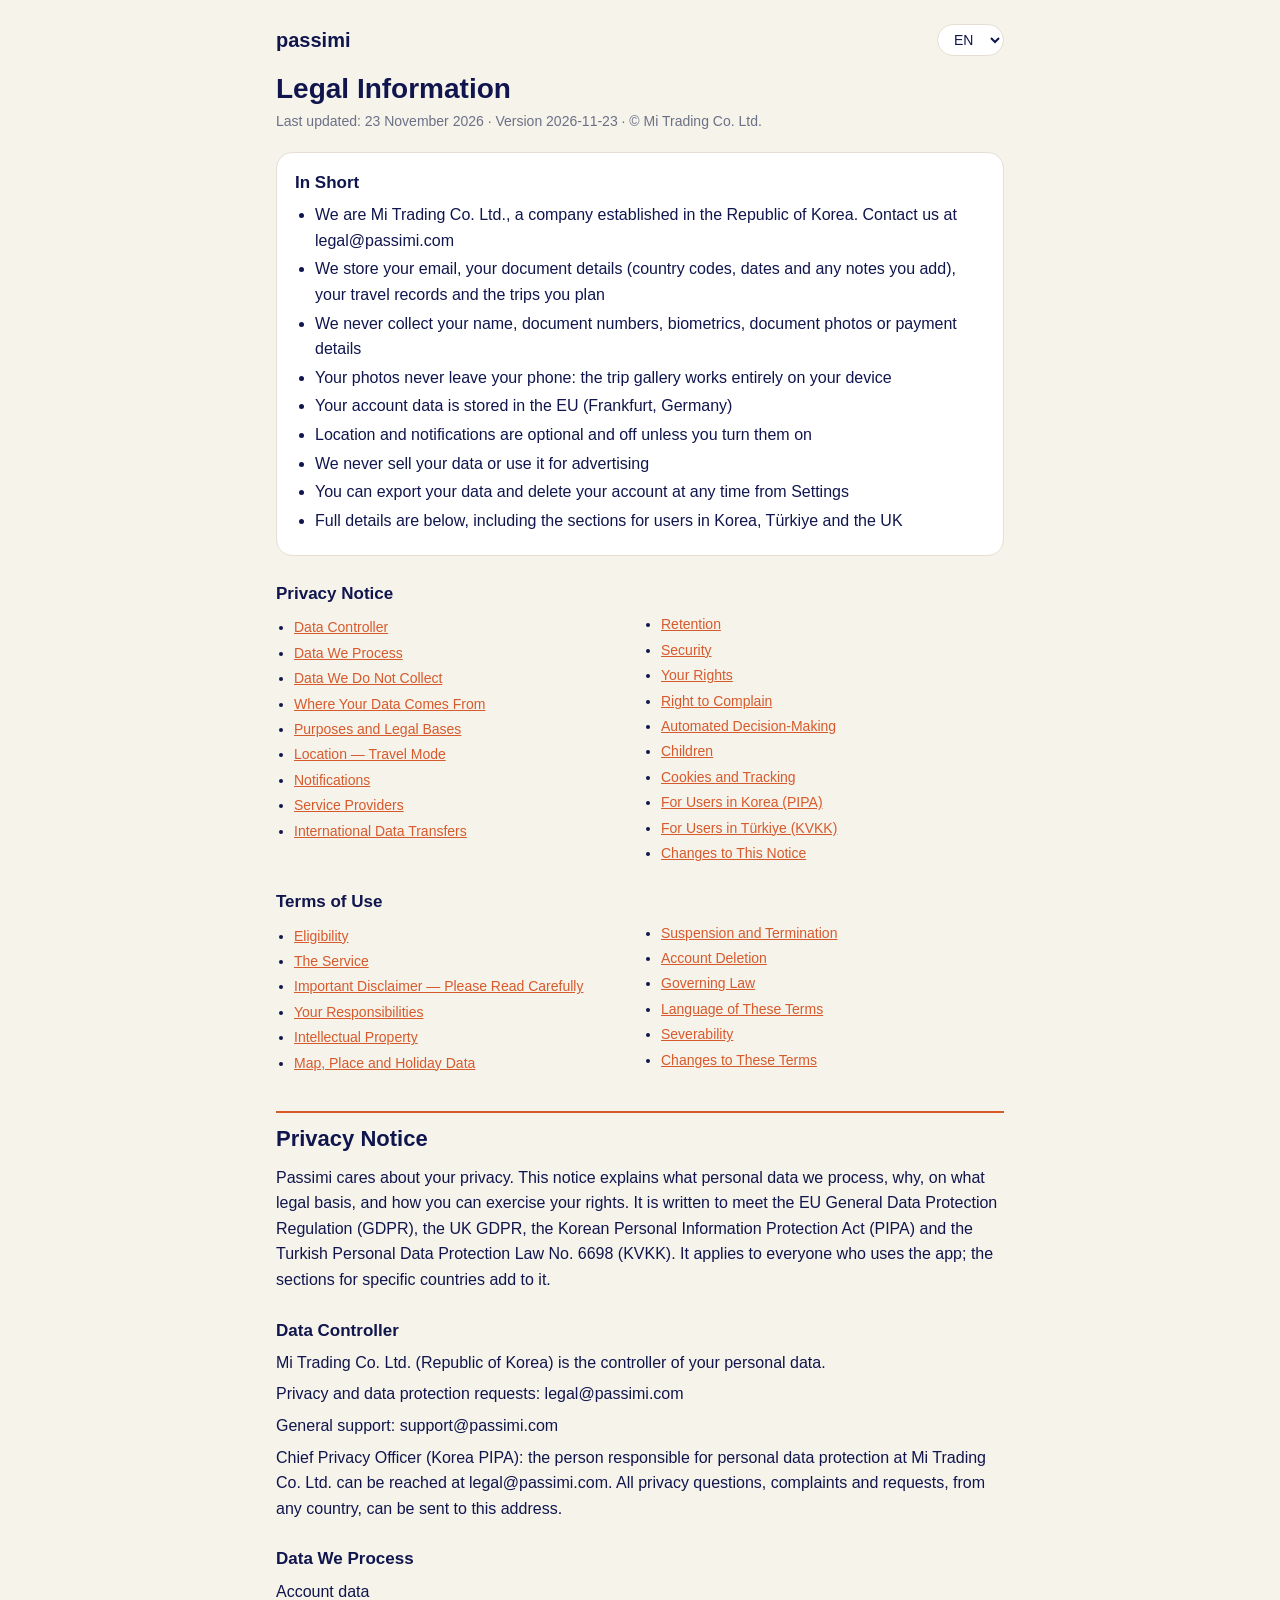
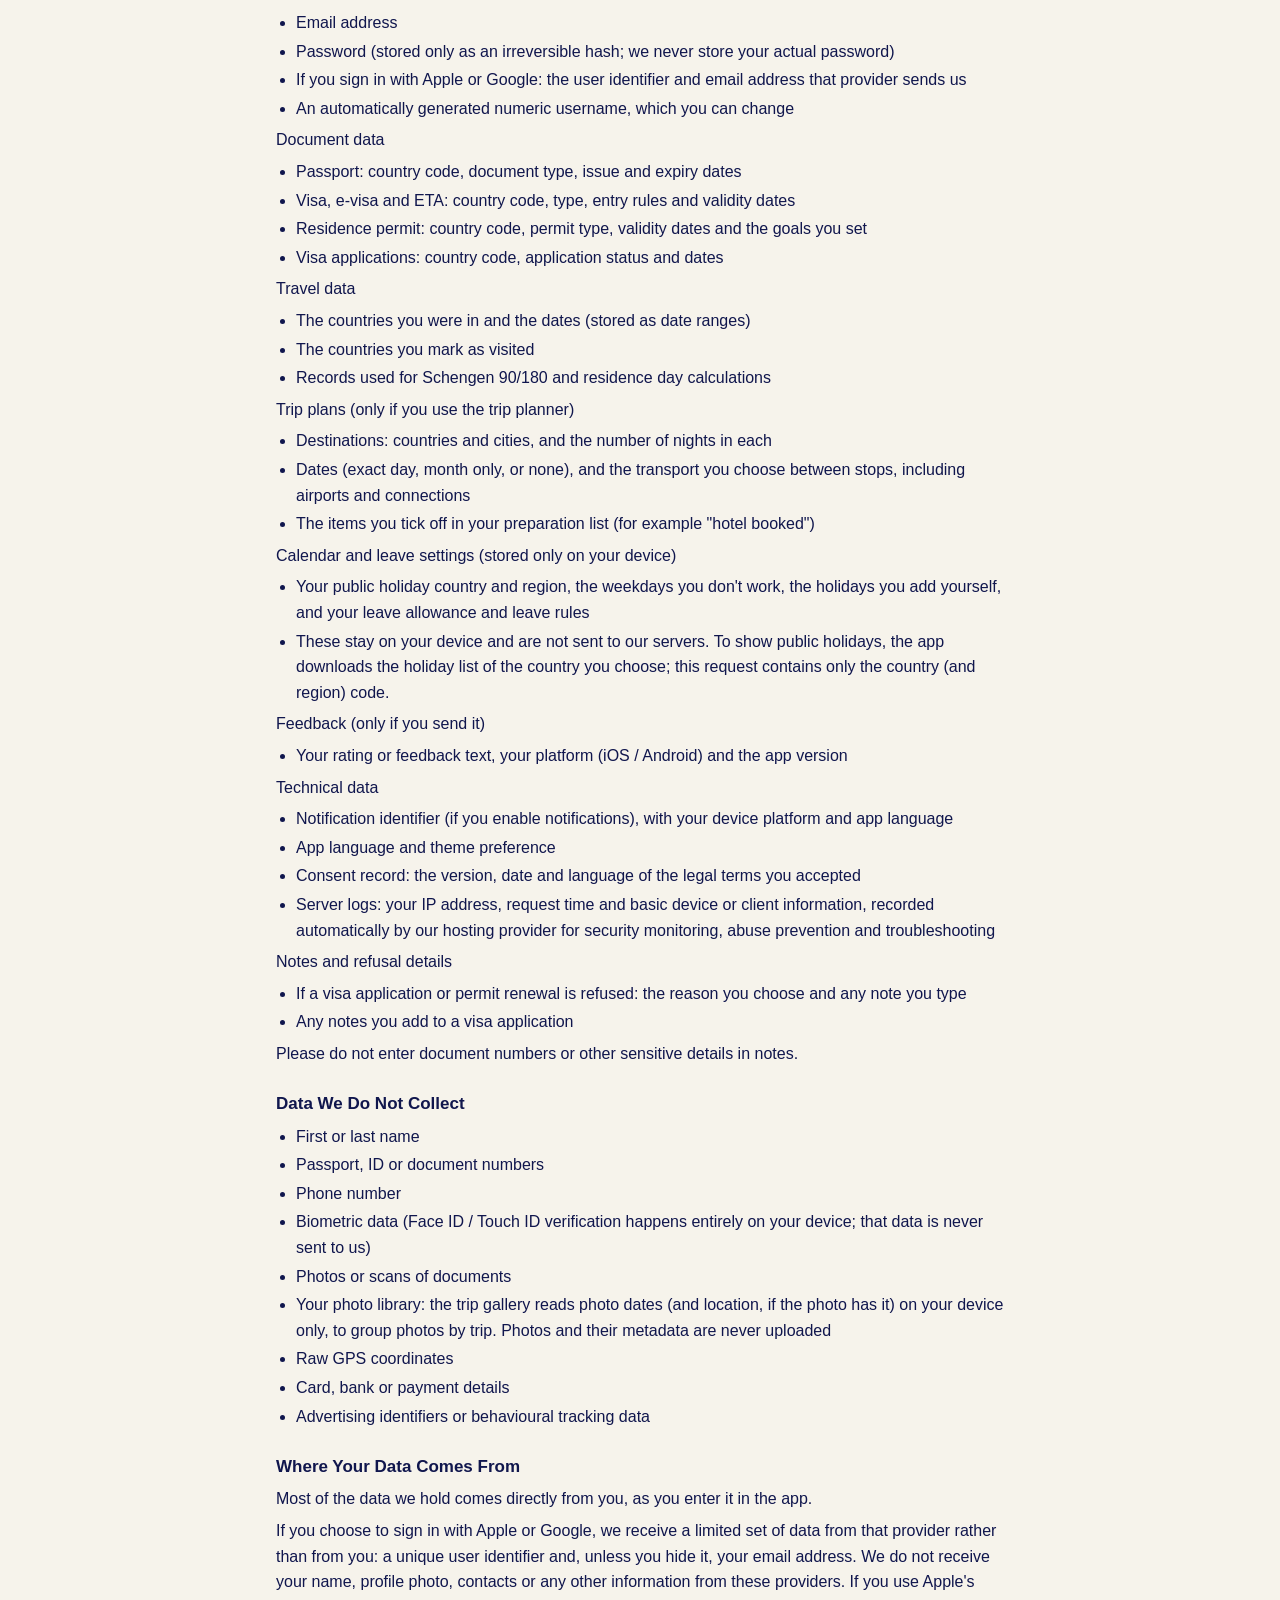
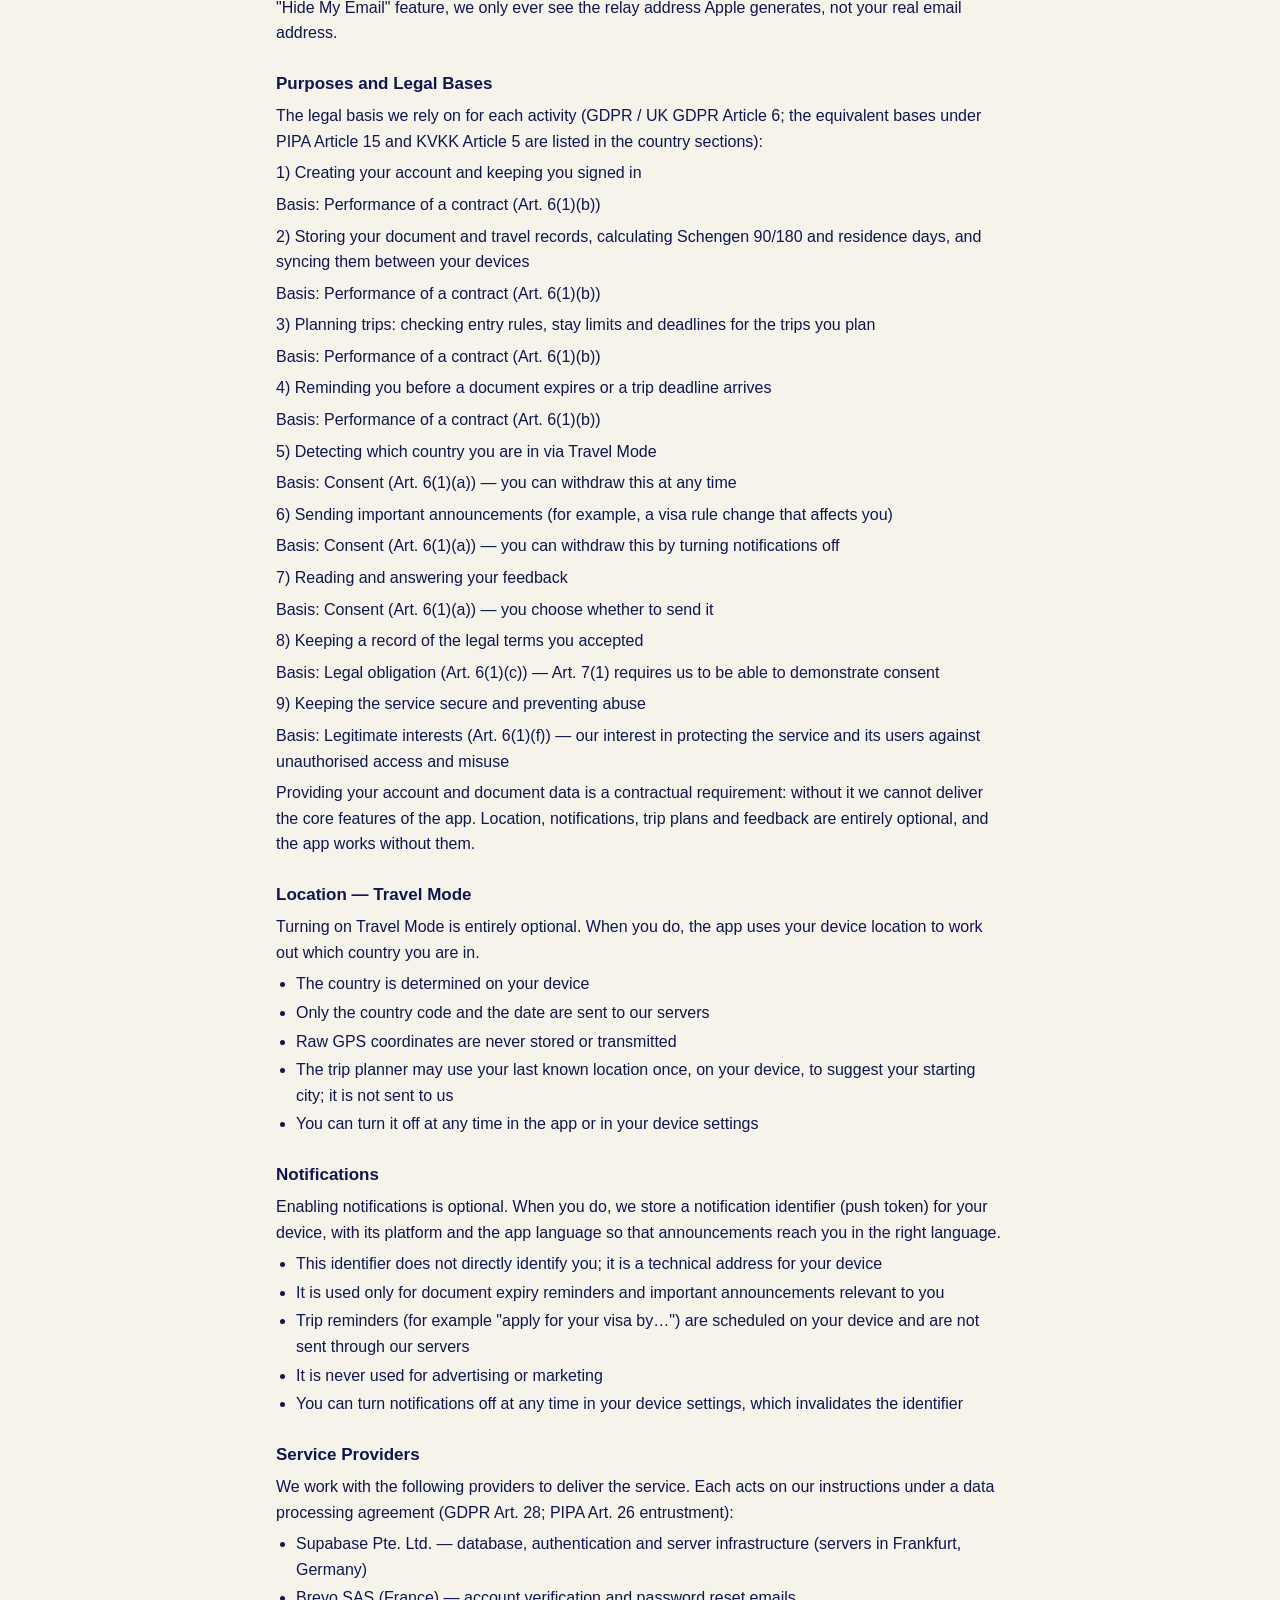
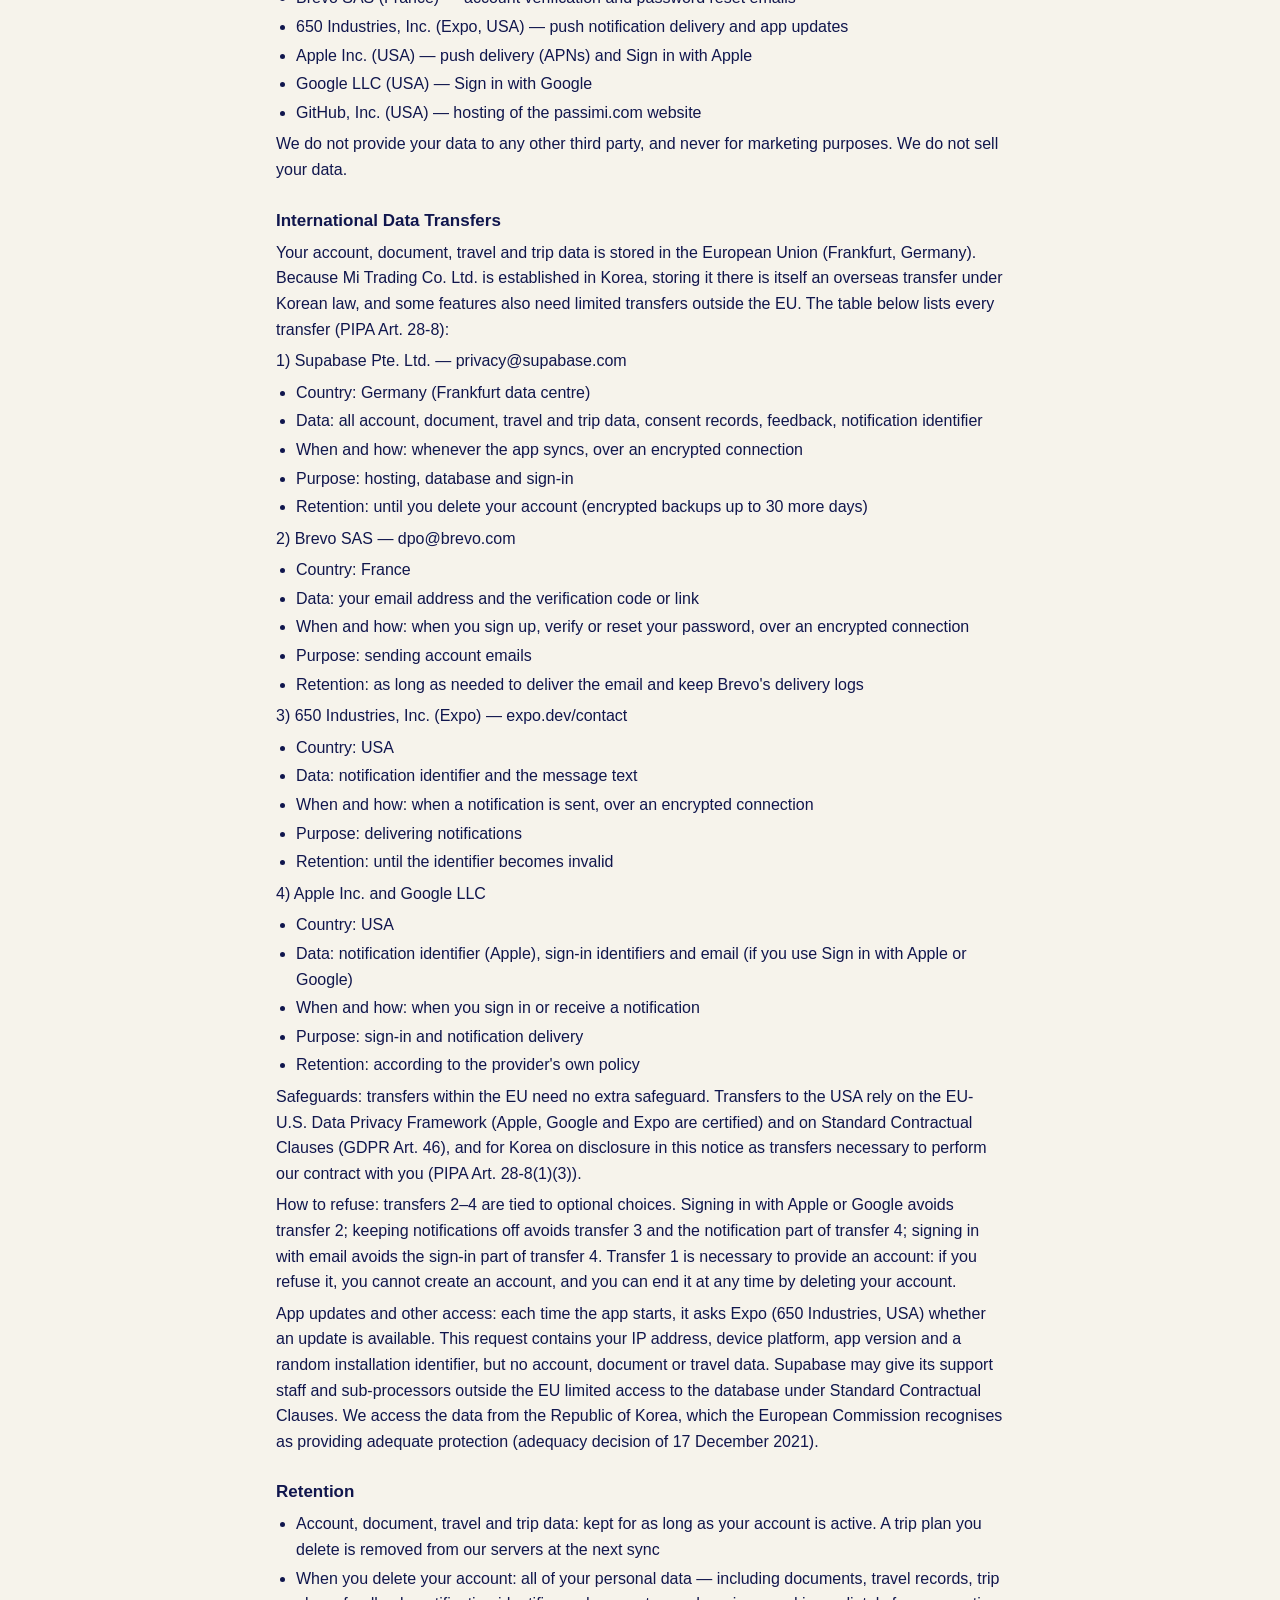
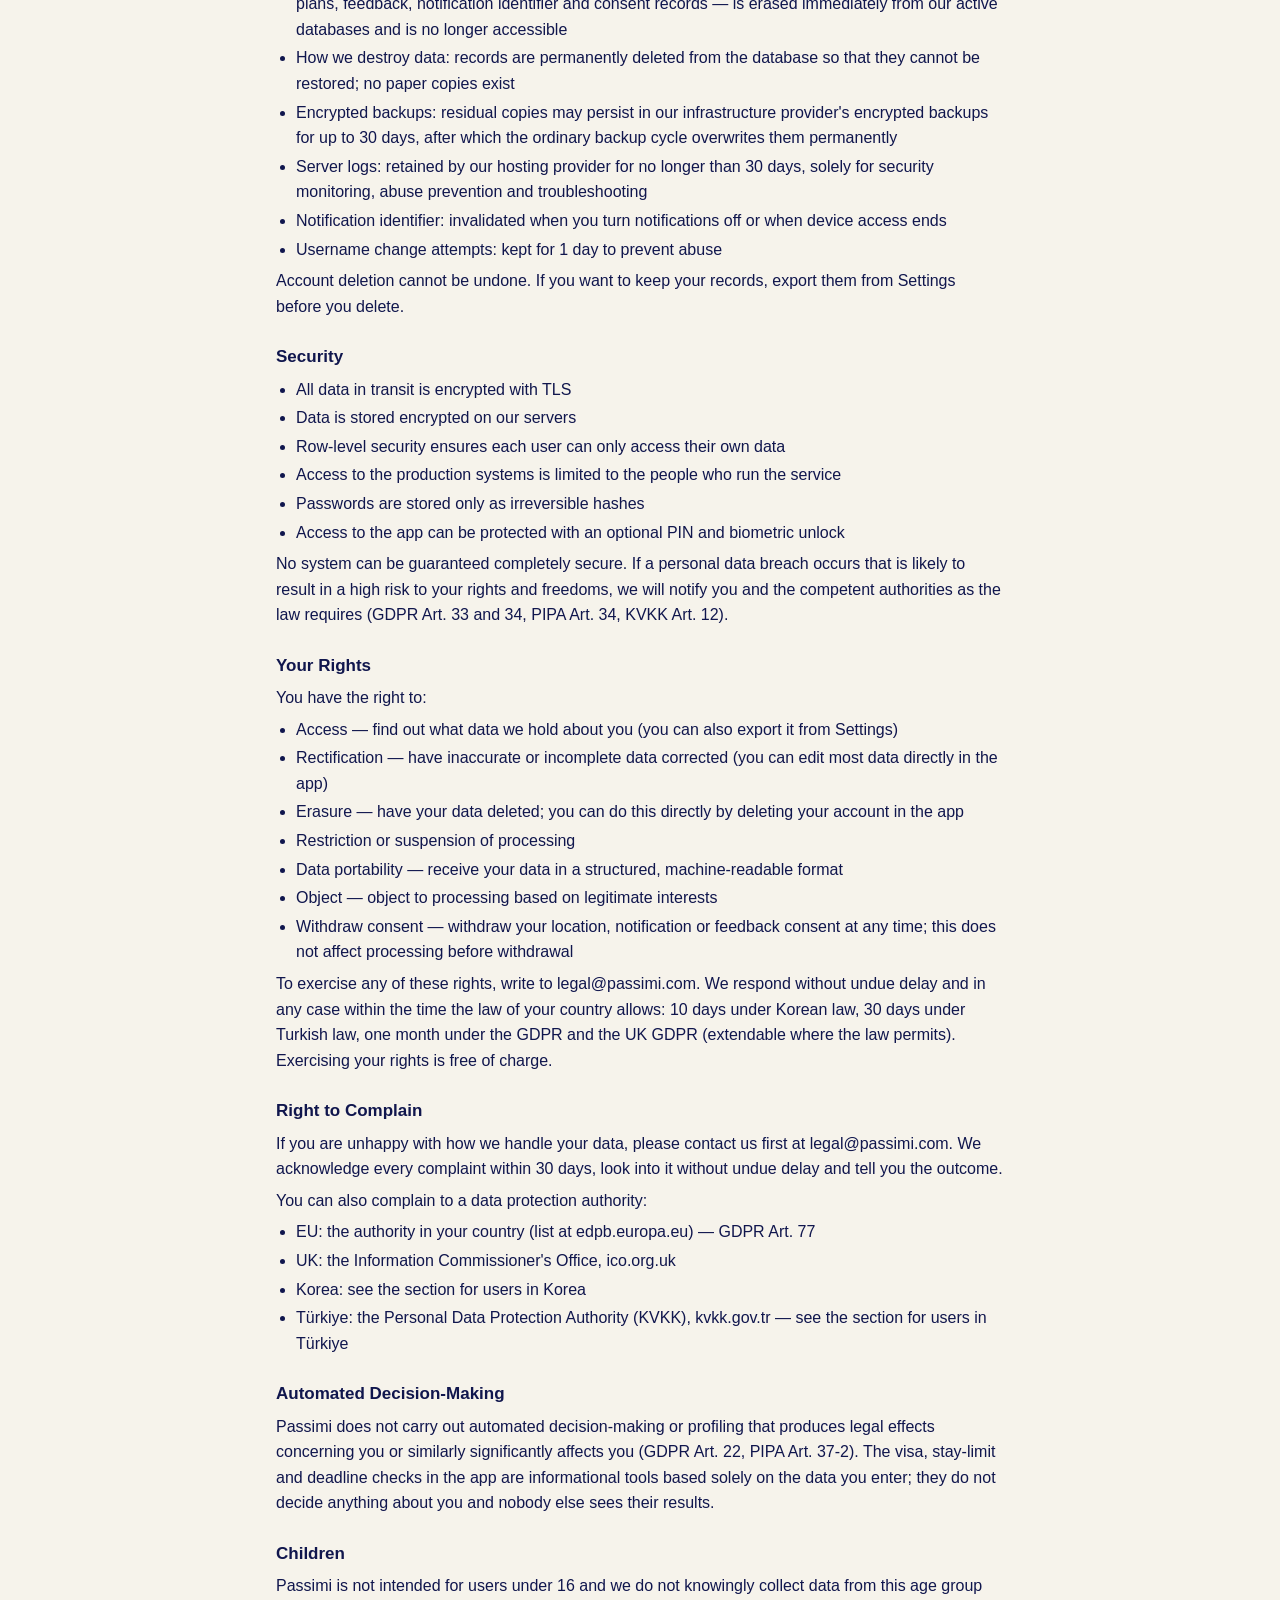
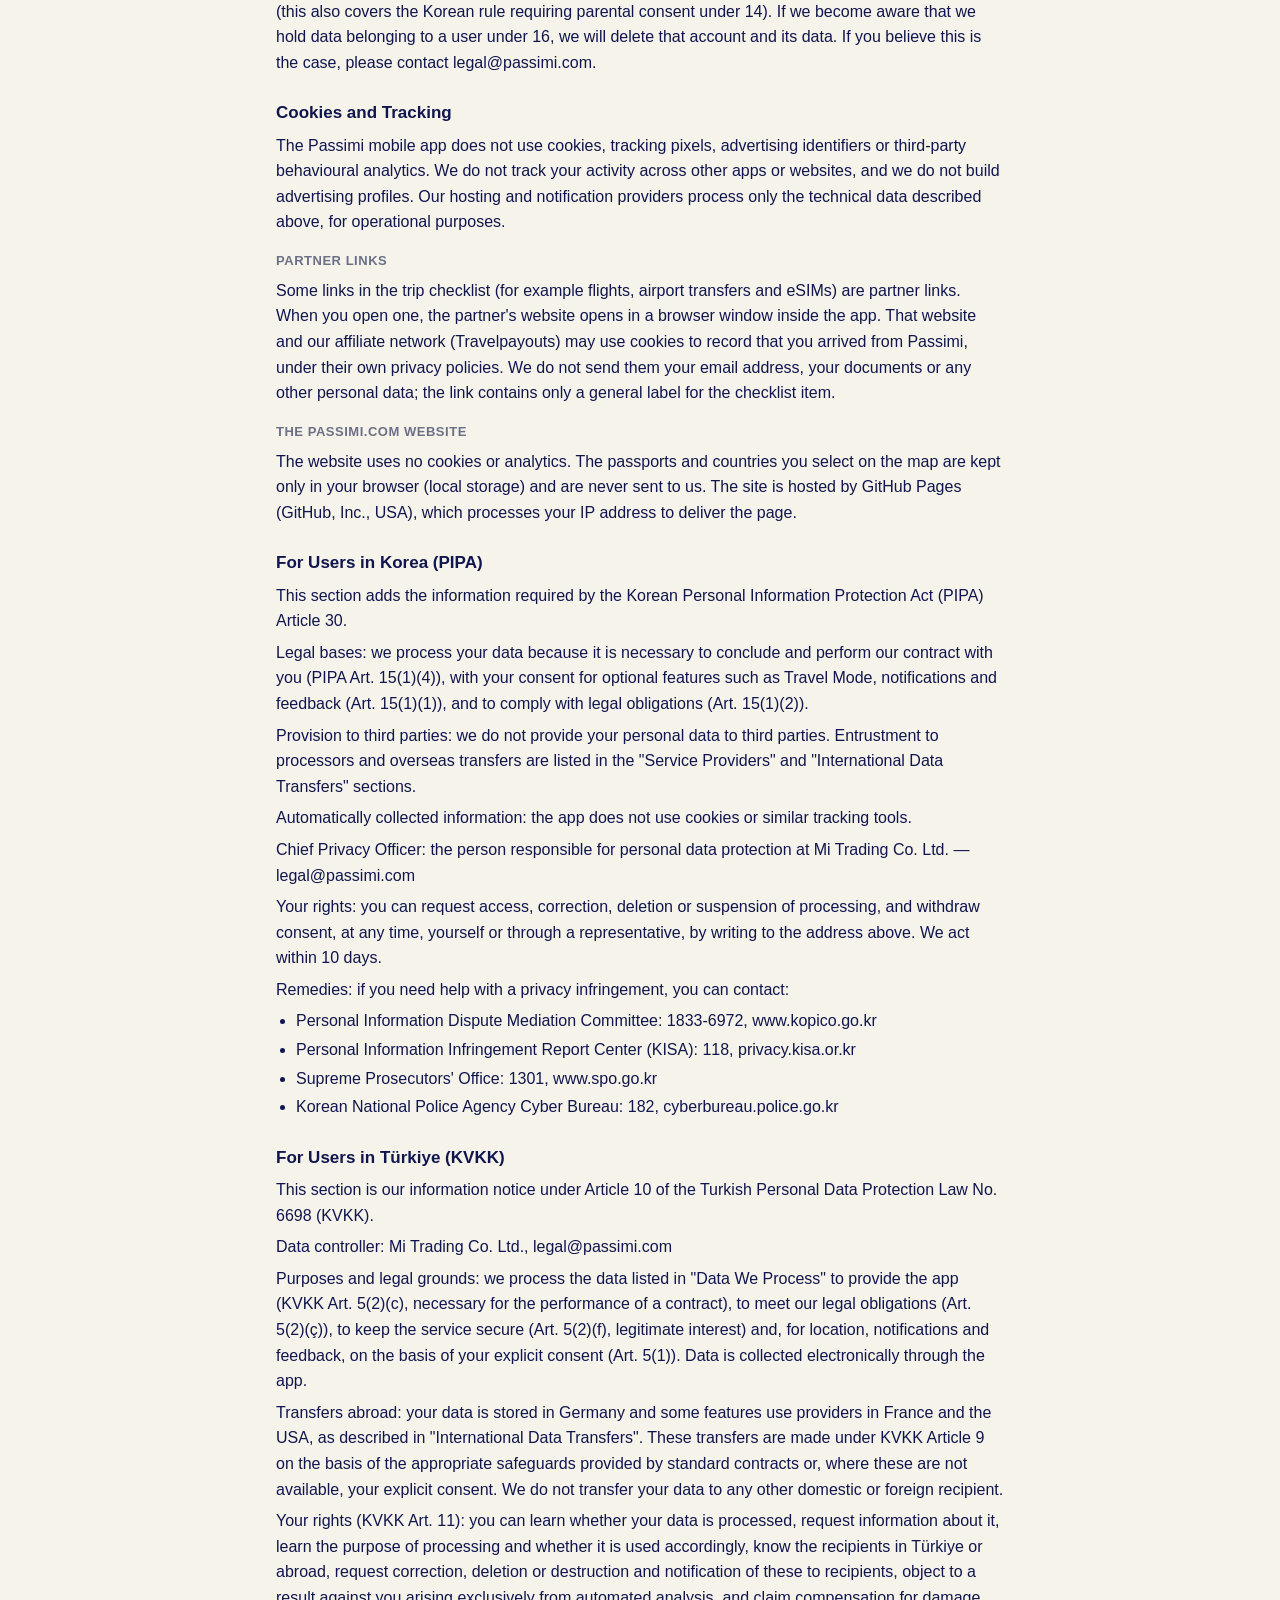
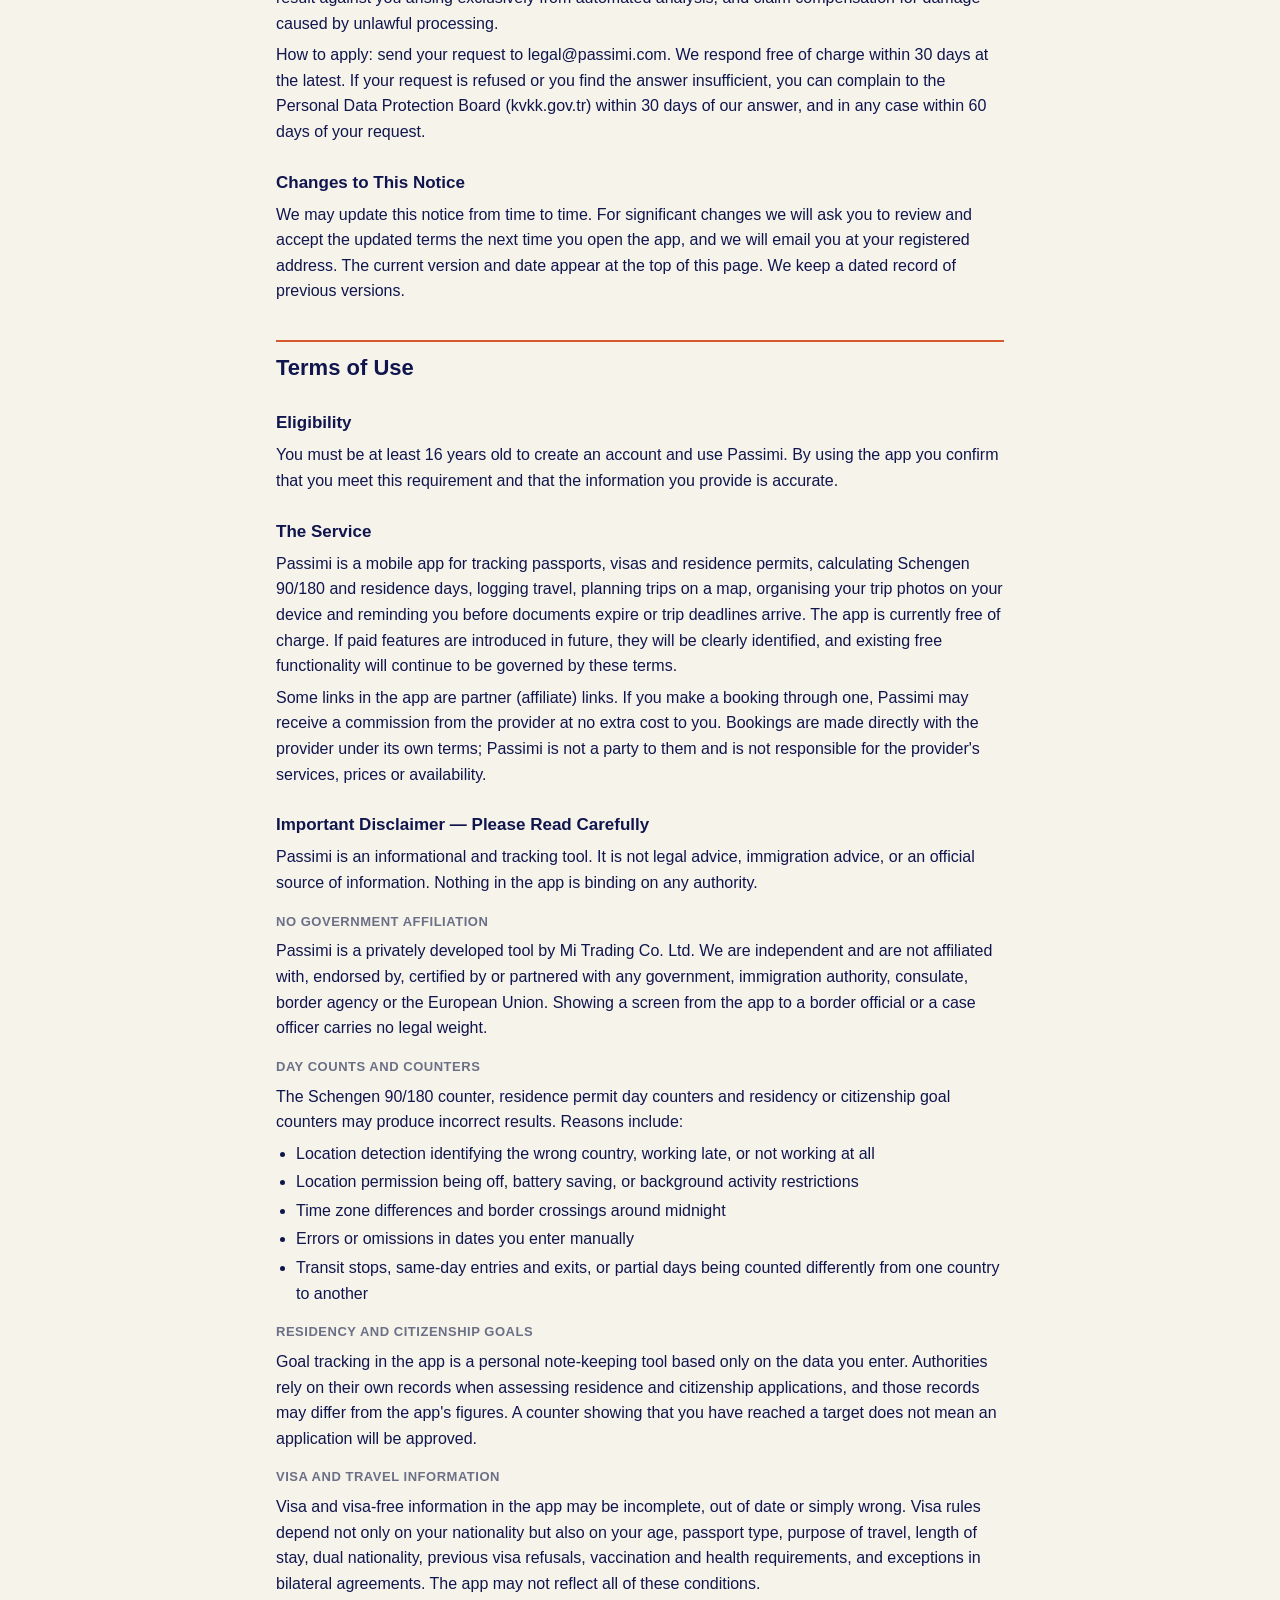
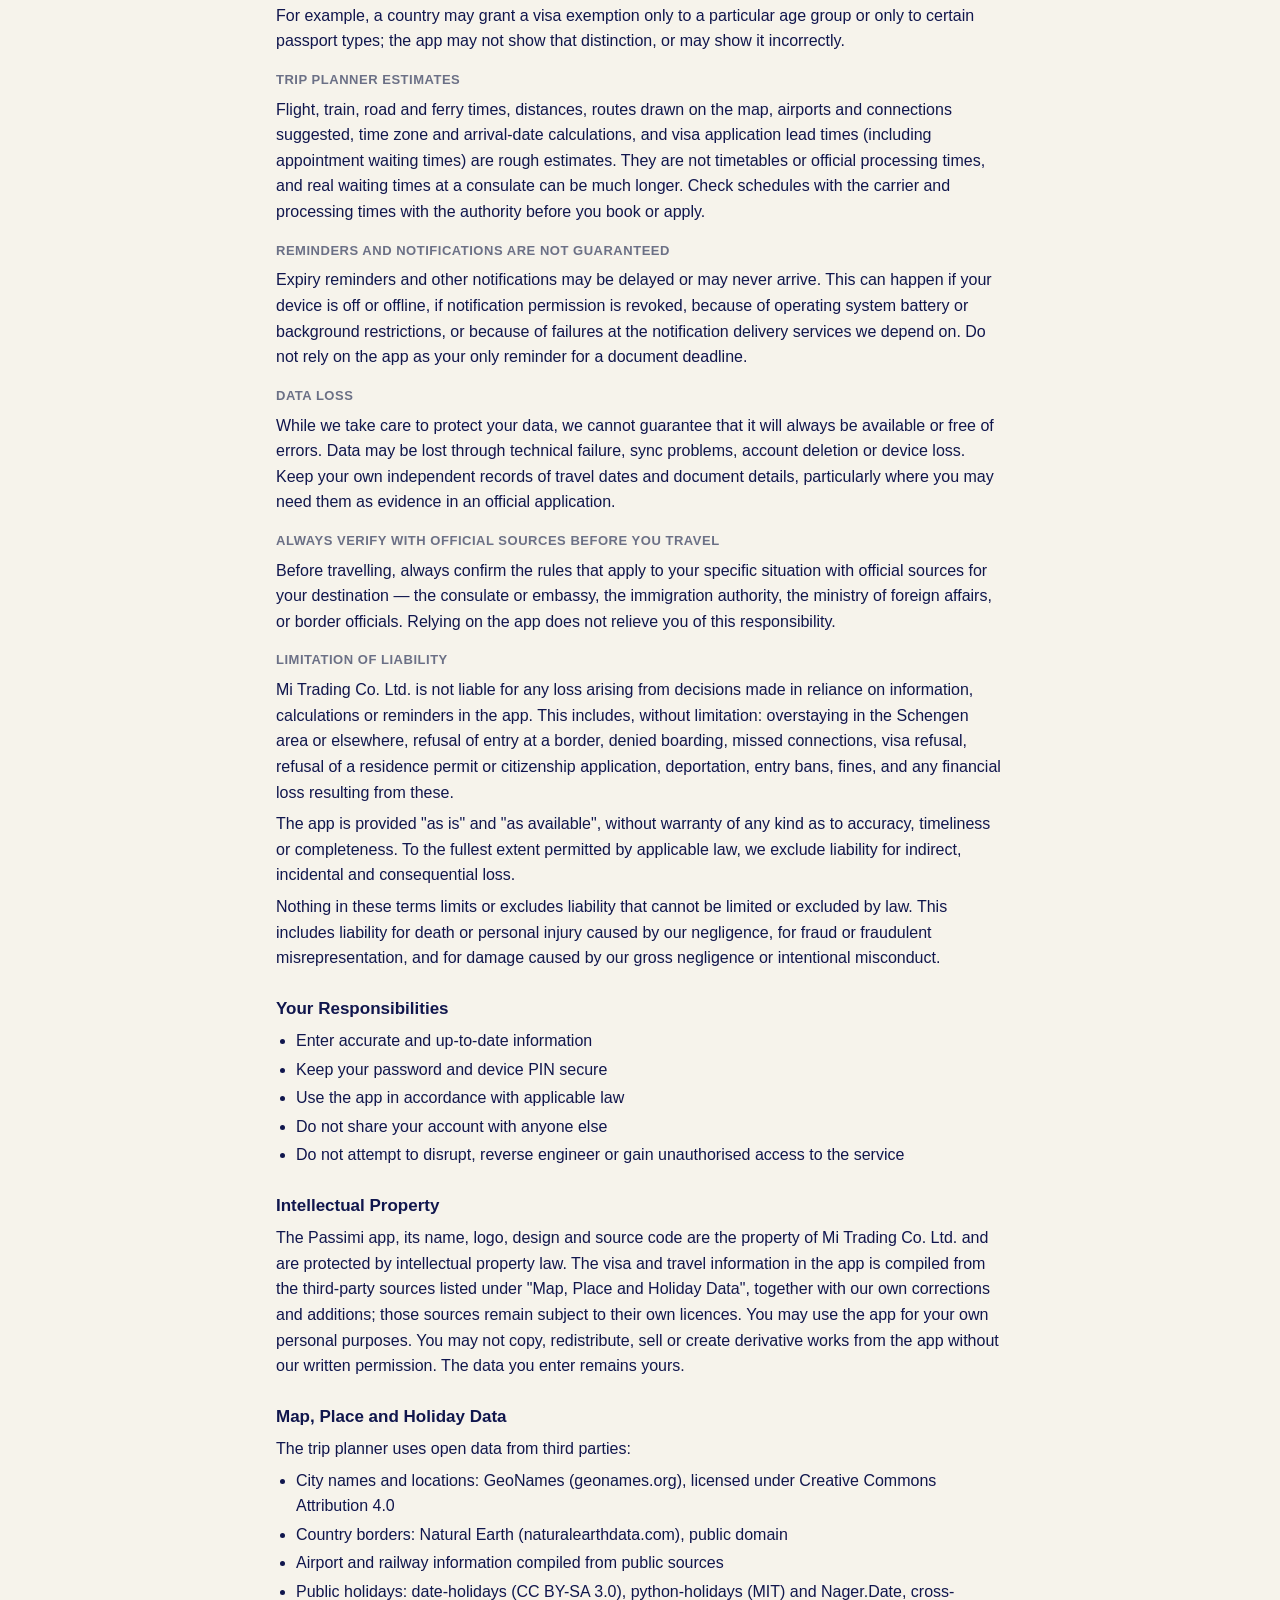
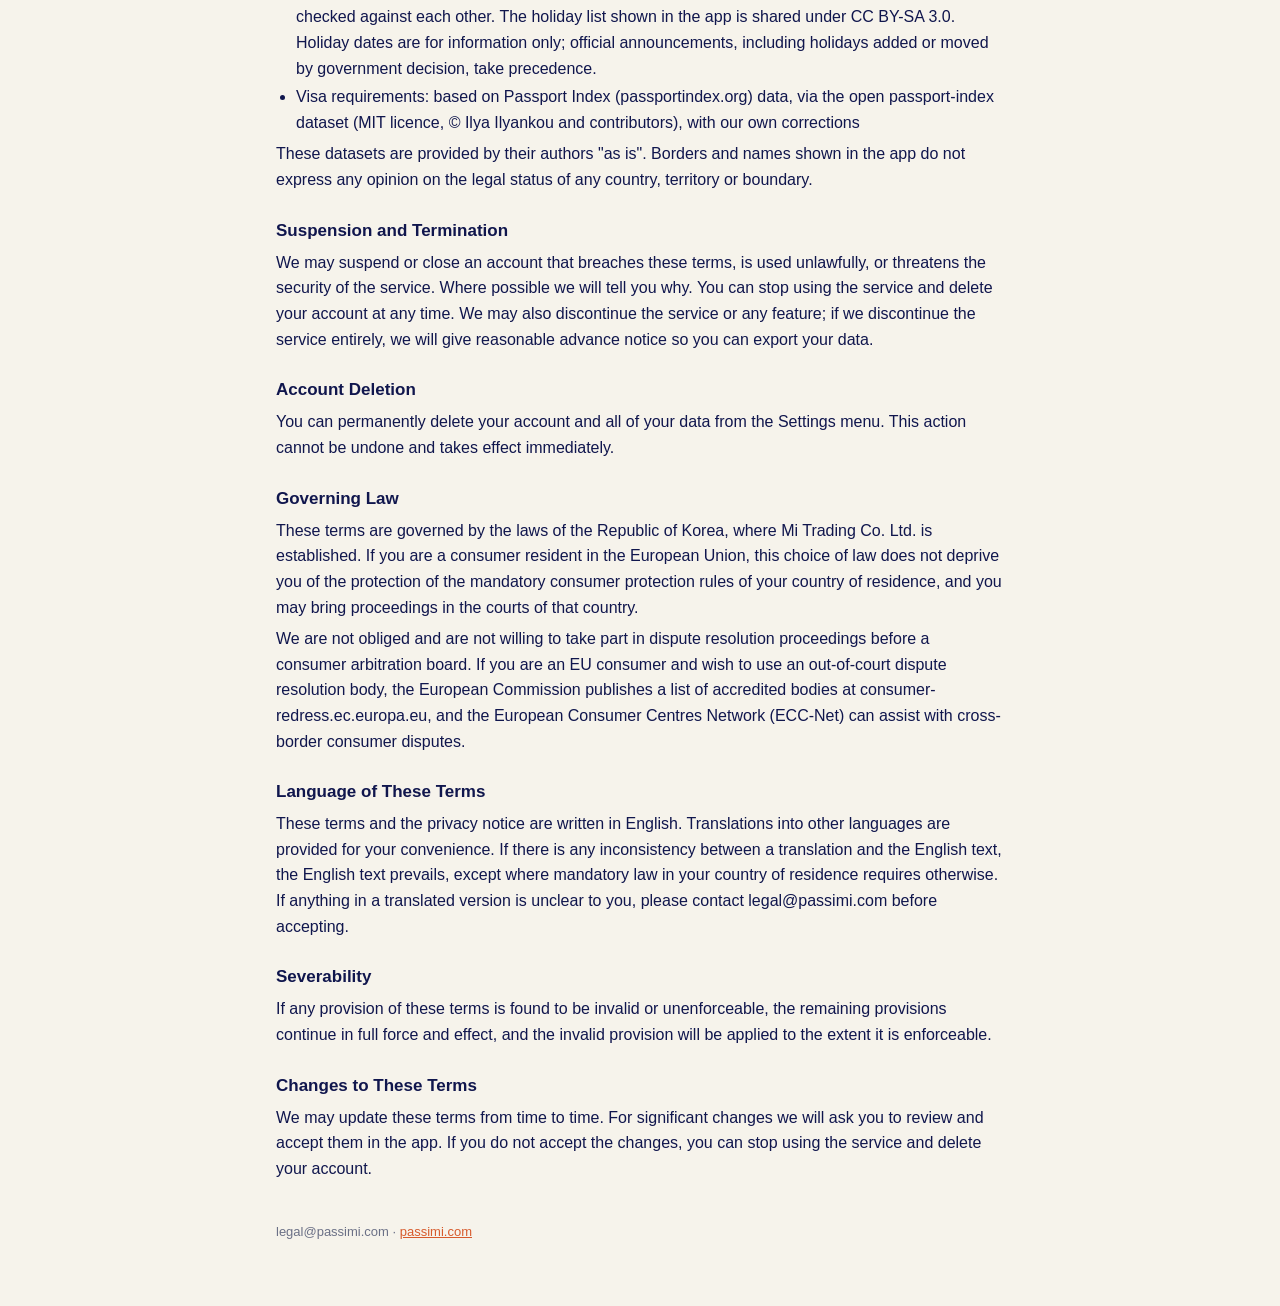
==== commit f36c8340: "site: 2026-11-23" ====
--- a/legal/index.html
+++ b/legal/index.html
@@ -33,10 +33,10 @@
 <body><div class="wrap">
 <header><a href="/">passimi</a><select aria-label="Language" onchange="location.href=this.value"><option value="ar.html">AR</option><option value="./" selected>EN</option><option value="es.html">ES</option><option value="fr.html">FR</option><option value="ja.html">JA</option><option value="ko.html">KO</option><option value="pt.html">PT</option><option value="ru.html">RU</option><option value="tr.html">TR</option><option value="uk.html">UK</option><option value="zh.html">ZH</option></select></header>
 <h1>Legal Information</h1>
-<div class="meta">Last updated: 17 November 2026 · Version 2026-11-17 · © Mi Trading Co. Ltd.</div>
-<div class="card"><h3 style="margin-top:0">In Short</h3><ul><li>We are Mi Trading Co. Ltd., a company established in the Republic of Korea. Contact us at legal@passimi.com</li><li>We store your email, your document details (country codes and dates only), your travel records and the trips you plan</li><li>We never collect your name, document numbers, biometrics, document photos or payment details</li><li>Your photos never leave your phone: the trip gallery works entirely on your device</li><li>Your account data is stored in the EU (Frankfurt, Germany)</li><li>Location and notifications are optional and off unless you turn them on</li><li>We never sell your data or use it for advertising</li><li>You can export your data and delete your account at any time from Settings</li><li>Full details are below, including the sections for users in Korea, Türkiye and the UK</li></ul></div>
+<div class="meta">Last updated: 23 November 2026 · Version 2026-11-23 · © Mi Trading Co. Ltd.</div>
+<div class="card"><h3 style="margin-top:0">In Short</h3><ul><li>We are Mi Trading Co. Ltd., a company established in the Republic of Korea. Contact us at legal@passimi.com</li><li>We store your email, your document details (country codes, dates and any notes you add), your travel records and the trips you plan</li><li>We never collect your name, document numbers, biometrics, document photos or payment details</li><li>Your photos never leave your phone: the trip gallery works entirely on your device</li><li>Your account data is stored in the EU (Frankfurt, Germany)</li><li>Location and notifications are optional and off unless you turn them on</li><li>We never sell your data or use it for advertising</li><li>You can export your data and delete your account at any time from Settings</li><li>Full details are below, including the sections for users in Korea, Türkiye and the UK</li></ul></div>
 <nav><h3>Privacy Notice</h3><ul><li><a href="#controller">Data Controller</a></li><li><a href="#collected">Data We Process</a></li><li><a href="#notCollected">Data We Do Not Collect</a></li><li><a href="#source">Where Your Data Comes From</a></li><li><a href="#purposes">Purposes and Legal Bases</a></li><li><a href="#location">Location — Travel Mode</a></li><li><a href="#notifications">Notifications</a></li><li><a href="#processors">Service Providers</a></li><li><a href="#transfer">International Data Transfers</a></li><li><a href="#retention">Retention</a></li><li><a href="#security">Security</a></li><li><a href="#rights">Your Rights</a></li><li><a href="#complaint">Right to Complain</a></li><li><a href="#automated">Automated Decision-Making</a></li><li><a href="#children">Children</a></li><li><a href="#cookies">Cookies and Tracking</a></li><li><a href="#korea">For Users in Korea (PIPA)</a></li><li><a href="#turkey">For Users in Türkiye (KVKK)</a></li><li><a href="#changes">Changes to This Notice</a></li></ul><h3>Terms of Use</h3><ul><li><a href="#eligibility">Eligibility</a></li><li><a href="#service">The Service</a></li><li><a href="#disclaimer">Important Disclaimer — Please Read Carefully</a></li><li><a href="#obligations">Your Responsibilities</a></li><li><a href="#ip">Intellectual Property</a></li><li><a href="#dataSources">Map, Place and Holiday Data</a></li><li><a href="#suspension">Suspension and Termination</a></li><li><a href="#deletion">Account Deletion</a></li><li><a href="#governingLaw">Governing Law</a></li><li><a href="#language">Language of These Terms</a></li><li><a href="#severability">Severability</a></li><li><a href="#termsChanges">Changes to These Terms</a></li></ul></nav>
-<h2 id="privacy">Privacy Notice</h2><p>Passimi cares about your privacy. This notice explains what personal data we process, why, on what legal basis, and how you can exercise your rights. It is written to meet the EU General Data Protection Regulation (GDPR), the UK GDPR, the Korean Personal Information Protection Act (PIPA) and the Turkish Personal Data Protection Law No. 6698 (KVKK). It applies to everyone who uses the app; the sections for specific countries add to it.</p><section id="controller"><h3>Data Controller</h3><p>Mi Trading Co. Ltd. (Republic of Korea) is the controller of your personal data.</p><p>Privacy and data protection requests: legal@passimi.com</p><p>General support: support@passimi.com</p><p>Chief Privacy Officer (Korea PIPA): the person responsible for personal data protection at Mi Trading Co. Ltd. can be reached at legal@passimi.com. All privacy questions, complaints and requests, from any country, can be sent to this address.</p></section><section id="collected"><h3>Data We Process</h3><p>Account data</p><ul><li>Email address</li><li>Password (stored only as an irreversible hash; we never store your actual password)</li><li>If you sign in with Apple or Google: the user identifier and email address that provider sends us</li><li>An automatically generated numeric username, which you can change</li></ul><p>Document data</p><ul><li>Passport: country code, document type, issue and expiry dates</li><li>Visa, e-visa and ETA: country code, type, entry rules and validity dates</li><li>Residence permit: country code, permit type, validity dates and the goals you set</li><li>Visa applications: country code, application status and dates</li></ul><p>Travel data</p><ul><li>The countries you were in and the dates (stored as date ranges)</li><li>The countries you mark as visited</li><li>Records used for Schengen 90/180 and residence day calculations</li></ul><p>Trip plans (only if you use the trip planner)</p><ul><li>Destinations: countries and cities, and the number of nights in each</li><li>Dates (exact day, month only, or none), and the transport you choose between stops, including airports and connections</li><li>The items you tick off in your preparation list (for example "hotel booked")</li></ul><p>Calendar and leave settings (stored only on your device)</p><ul><li>Your public holiday country and region, the weekdays you don't work, the holidays you add yourself, and your leave allowance and leave rules</li><li>These stay on your device and are not sent to our servers. To show public holidays, the app downloads the holiday list of the country you choose; this request contains only the country (and region) code.</li></ul><p>Feedback (only if you send it)</p><ul><li>Your rating or feedback text, your platform (iOS / Android) and the app version</li></ul><p>Technical data</p><ul><li>Notification identifier (if you enable notifications), with your device platform and app language</li><li>App language and theme preference</li><li>Consent record: the version, date and language of the legal terms you accepted</li><li>Server logs: your IP address, request time and basic device or client information, recorded automatically by our hosting provider for security monitoring, abuse prevention and troubleshooting</li></ul></section><section id="notCollected"><h3>Data We Do Not Collect</h3><ul><li>First or last name</li><li>Passport, ID or document numbers</li><li>Phone number</li><li>Biometric data (Face ID / Touch ID verification happens entirely on your device; that data is never sent to us)</li><li>Photos or scans of documents</li><li>Your photo library: the trip gallery reads photo dates (and location, if the photo has it) on your device only, to group photos by trip. Photos and their metadata are never uploaded</li><li>Raw GPS coordinates</li><li>Card, bank or payment details</li><li>Advertising identifiers or behavioural tracking data</li></ul></section><section id="source"><h3>Where Your Data Comes From</h3><p>Most of the data we hold comes directly from you, as you enter it in the app.</p><p>If you choose to sign in with Apple or Google, we receive a limited set of data from that provider rather than from you: a unique user identifier and, unless you hide it, your email address. We do not receive your name, profile photo, contacts or any other information from these providers. If you use Apple's "Hide My Email" feature, we only ever see the relay address Apple generates, not your real email address.</p></section><section id="purposes"><h3>Purposes and Legal Bases</h3><p>The legal basis we rely on for each activity (GDPR / UK GDPR Article 6; the equivalent bases under PIPA Article 15 and KVKK Article 5 are listed in the country sections):</p><p>1) Creating your account and keeping you signed in</p><p>Basis: Performance of a contract (Art. 6(1)(b))</p><p>2) Storing your document and travel records, calculating Schengen 90/180 and residence days, and syncing them between your devices</p><p>Basis: Performance of a contract (Art. 6(1)(b))</p><p>3) Planning trips: checking entry rules, stay limits and deadlines for the trips you plan</p><p>Basis: Performance of a contract (Art. 6(1)(b))</p><p>4) Reminding you before a document expires or a trip deadline arrives</p><p>Basis: Performance of a contract (Art. 6(1)(b))</p><p>5) Detecting which country you are in via Travel Mode</p><p>Basis: Consent (Art. 6(1)(a)) — you can withdraw this at any time</p><p>6) Sending important announcements (for example, a visa rule change that affects you)</p><p>Basis: Consent (Art. 6(1)(a)) — you can withdraw this by turning notifications off</p><p>7) Reading and answering your feedback</p><p>Basis: Consent (Art. 6(1)(a)) — you choose whether to send it</p><p>8) Keeping a record of the legal terms you accepted</p><p>Basis: Legal obligation (Art. 6(1)(c)) — Art. 7(1) requires us to be able to demonstrate consent</p><p>9) Keeping the service secure and preventing abuse</p><p>Basis: Legitimate interests (Art. 6(1)(f)) — our interest in protecting the service and its users against unauthorised access and misuse</p><p>Providing your account and document data is a contractual requirement: without it we cannot deliver the core features of the app. Location, notifications, trip plans and feedback are entirely optional, and the app works without them.</p></section><section id="location"><h3>Location — Travel Mode</h3><p>Turning on Travel Mode is entirely optional. When you do, the app uses your device location to work out which country you are in.</p><ul><li>The country is determined on your device</li><li>Only the country code and the date are sent to our servers</li><li>Raw GPS coordinates are never stored or transmitted</li><li>The trip planner may use your last known location once, on your device, to suggest your starting city; it is not sent to us</li><li>You can turn it off at any time in the app or in your device settings</li></ul></section><section id="notifications"><h3>Notifications</h3><p>Enabling notifications is optional. When you do, we store a notification identifier (push token) for your device, with its platform and the app language so that announcements reach you in the right language.</p><ul><li>This identifier does not directly identify you; it is a technical address for your device</li><li>It is used only for document expiry reminders and important announcements relevant to you</li><li>Trip reminders (for example "apply for your visa by…") are scheduled on your device and are not sent through our servers</li><li>It is never used for advertising or marketing</li><li>You can turn notifications off at any time in your device settings, which invalidates the identifier</li></ul></section><section id="processors"><h3>Service Providers</h3><p>We work with the following providers to deliver the service. Each acts on our instructions under a data processing agreement (GDPR Art. 28; PIPA Art. 26 entrustment):</p><ul><li>Supabase Pte. Ltd. — database, authentication and server infrastructure (servers in Frankfurt, Germany)</li><li>Brevo SAS (France) — account verification and password reset emails</li><li>650 Industries, Inc. (Expo, USA) — push notification delivery</li><li>Apple Inc. (USA) — push delivery (APNs) and Sign in with Apple</li><li>Google LLC (USA) — Sign in with Google</li></ul><p>We do not provide your data to any other third party, and never for marketing purposes. We do not sell your data.</p></section><section id="transfer"><h3>International Data Transfers</h3><p>Your account, document, travel and trip data is stored in the European Union (Frankfurt, Germany). Because Mi Trading Co. Ltd. is established in Korea, storing it there is itself an overseas transfer under Korean law, and some features also need limited transfers outside the EU. The table below lists every transfer (PIPA Art. 28-8):</p><p>1) Supabase Pte. Ltd. — privacy@supabase.com</p><ul><li>Country: Germany (Frankfurt data centre)</li><li>Data: all account, document, travel and trip data, consent records, feedback, notification identifier</li><li>When and how: whenever the app syncs, over an encrypted connection</li><li>Purpose: hosting, database and sign-in</li><li>Retention: until you delete your account (encrypted backups up to 30 more days)</li></ul><p>2) Brevo SAS — dpo@brevo.com</p><ul><li>Country: France</li><li>Data: your email address and the verification code or link</li><li>When and how: when you sign up, verify or reset your password, over an encrypted connection</li><li>Purpose: sending account emails</li><li>Retention: as long as needed to deliver the email and keep Brevo's delivery logs</li></ul><p>3) 650 Industries, Inc. (Expo) — expo.dev/contact</p><ul><li>Country: USA</li><li>Data: notification identifier and the message text</li><li>When and how: when a notification is sent, over an encrypted connection</li><li>Purpose: delivering notifications</li><li>Retention: until the identifier becomes invalid</li></ul><p>4) Apple Inc. and Google LLC</p><ul><li>Country: USA</li><li>Data: notification identifier (Apple), sign-in identifiers and email (if you use Sign in with Apple or Google)</li><li>When and how: when you sign in or receive a notification</li><li>Purpose: sign-in and notification delivery</li><li>Retention: according to the provider's own policy</li></ul><p>Safeguards: transfers within the EU need no extra safeguard. Transfers to the USA rely on the EU-U.S. Data Privacy Framework (Apple, Google and Expo are certified) and on Standard Contractual Clauses (GDPR Art. 46), and for Korea on disclosure in this notice as transfers necessary to perform our contract with you (PIPA Art. 28-8(1)(3)).</p><p>How to refuse: transfers 2–4 are tied to optional choices. Signing in with Apple or Google avoids transfer 2; keeping notifications off avoids transfer 3 and the notification part of transfer 4; signing in with email avoids the sign-in part of transfer 4. Transfer 1 is necessary to provide an account: if you refuse it, you cannot create an account, and you can end it at any time by deleting your account.</p></section><section id="retention"><h3>Retention</h3><ul><li>Account, document, travel and trip data: kept for as long as your account is active. A trip plan you delete is removed from our servers at the next sync</li><li>When you delete your account: all of your personal data — including documents, travel records, trip plans, feedback, notification identifier and consent records — is erased immediately from our active databases and is no longer accessible</li><li>How we destroy data: records are permanently deleted from the database so that they cannot be restored; no paper copies exist</li><li>Encrypted backups: residual copies may persist in our infrastructure provider's encrypted backups for up to 30 days, after which the ordinary backup cycle overwrites them permanently</li><li>Server logs: retained by our hosting provider for no longer than 30 days, solely for security monitoring, abuse prevention and troubleshooting</li><li>Notification identifier: invalidated when you turn notifications off or when device access ends</li></ul><p>Account deletion cannot be undone. If you want to keep your records, export them from Settings before you delete.</p></section><section id="security"><h3>Security</h3><ul><li>All data in transit is encrypted with TLS</li><li>Data is stored encrypted on our servers</li><li>Row-level security ensures each user can only access their own data</li><li>Access to the production systems is limited to the people who run the service</li><li>Passwords are stored only as irreversible hashes</li><li>Access to the app can be protected with an optional PIN and biometric unlock</li></ul><p>No system can be guaranteed completely secure. If a personal data breach occurs that is likely to result in a high risk to your rights and freedoms, we will notify you and the competent authorities as the law requires (GDPR Art. 33 and 34, PIPA Art. 34, KVKK Art. 12).</p></section><section id="rights"><h3>Your Rights</h3><p>You have the right to:</p><ul><li>Access — find out what data we hold about you (you can also export it from Settings)</li><li>Rectification — have inaccurate or incomplete data corrected (you can edit most data directly in the app)</li><li>Erasure — have your data deleted; you can do this directly by deleting your account in the app</li><li>Restriction or suspension of processing</li><li>Data portability — receive your data in a structured, machine-readable format</li><li>Object — object to processing based on legitimate interests</li><li>Withdraw consent — withdraw your location, notification or feedback consent at any time; this does not affect processing before withdrawal</li></ul><p>To exercise any of these rights, write to legal@passimi.com. We respond without undue delay and in any case within the time the law of your country allows: 10 days under Korean law, 30 days under Turkish law, one month under the GDPR and the UK GDPR (extendable where the law permits). Exercising your rights is free of charge.</p></section><section id="complaint"><h3>Right to Complain</h3><p>If you are unhappy with how we handle your data, please contact us first at legal@passimi.com. We acknowledge every complaint within 30 days, look into it without undue delay and tell you the outcome.</p><p>You can also complain to a data protection authority:</p><ul><li>EU: the authority in your country (list at edpb.europa.eu) — GDPR Art. 77</li><li>UK: the Information Commissioner's Office, ico.org.uk</li><li>Korea: see the section for users in Korea</li><li>Türkiye: the Personal Data Protection Authority (KVKK), kvkk.gov.tr — see the section for users in Türkiye</li></ul></section><section id="automated"><h3>Automated Decision-Making</h3><p>Passimi does not carry out automated decision-making or profiling that produces legal effects concerning you or similarly significantly affects you (GDPR Art. 22, PIPA Art. 37-2). The visa, stay-limit and deadline checks in the app are informational tools based solely on the data you enter; they do not decide anything about you and nobody else sees their results.</p></section><section id="children"><h3>Children</h3><p>Passimi is not intended for users under 16 and we do not knowingly collect data from this age group (this also covers the Korean rule requiring parental consent under 14). If we become aware that we hold data belonging to a user under 16, we will delete that account and its data. If you believe this is the case, please contact legal@passimi.com.</p></section><section id="cookies"><h3>Cookies and Tracking</h3><p>The Passimi mobile app does not use cookies, tracking pixels, advertising identifiers or third-party behavioural analytics. We do not track your activity across other apps or websites, and we do not build advertising profiles. Our hosting and notification providers process only the technical data described above, for operational purposes.</p><h4>PARTNER LINKS</h4><p>Some links in the trip checklist (for example flights, airport transfers and eSIMs) are partner links. When you open one, the partner's website opens in your browser. That website and our affiliate network (Travelpayouts) may use cookies to record that you arrived from Passimi, under their own privacy policies. We do not send them your email address, your documents or any other personal data; the link contains only a general label for the checklist item.</p></section><section id="korea"><h3>For Users in Korea (PIPA)</h3><p>This section adds the information required by the Korean Personal Information Protection Act (PIPA) Article 30.</p><p>Legal bases: we process your data because it is necessary to conclude and perform our contract with you (PIPA Art. 15(1)(4)), with your consent for optional features such as Travel Mode, notifications and feedback (Art. 15(1)(1)), and to comply with legal obligations (Art. 15(1)(2)).</p><p>Provision to third parties: we do not provide your personal data to third parties. Entrustment to processors and overseas transfers are listed in the "Service Providers" and "International Data Transfers" sections.</p><p>Automatically collected information: the app does not use cookies or similar tracking tools.</p><p>Chief Privacy Officer: the person responsible for personal data protection at Mi Trading Co. Ltd. — legal@passimi.com</p><p>Your rights: you can request access, correction, deletion or suspension of processing, and withdraw consent, at any time, yourself or through a representative, by writing to the address above. We act within 10 days.</p><p>Remedies: if you need help with a privacy infringement, you can contact:</p><ul><li>Personal Information Dispute Mediation Committee: 1833-6972, www.kopico.go.kr</li><li>Personal Information Infringement Report Center (KISA): 118, privacy.kisa.or.kr</li><li>Supreme Prosecutors' Office: 1301, www.spo.go.kr</li><li>Korean National Police Agency Cyber Bureau: 182, cyberbureau.police.go.kr</li></ul></section><section id="turkey"><h3>For Users in Türkiye (KVKK)</h3><p>This section is our information notice under Article 10 of the Turkish Personal Data Protection Law No. 6698 (KVKK).</p><p>Data controller: Mi Trading Co. Ltd., legal@passimi.com</p><p>Purposes and legal grounds: we process the data listed in "Data We Process" to provide the app (KVKK Art. 5(2)(c), necessary for the performance of a contract), to meet our legal obligations (Art. 5(2)(ç)), to keep the service secure (Art. 5(2)(f), legitimate interest) and, for location, notifications and feedback, on the basis of your explicit consent (Art. 5(1)). Data is collected electronically through the app.</p><p>Transfers abroad: your data is stored in Germany and some features use providers in France and the USA, as described in "International Data Transfers". These transfers are made under KVKK Article 9 on the basis of the appropriate safeguards provided by standard contracts or, where these are not available, your explicit consent. We do not transfer your data to any other domestic or foreign recipient.</p><p>Your rights (KVKK Art. 11): you can learn whether your data is processed, request information about it, learn the purpose of processing and whether it is used accordingly, know the recipients in Türkiye or abroad, request correction, deletion or destruction and notification of these to recipients, object to a result against you arising exclusively from automated analysis, and claim compensation for damage caused by unlawful processing.</p><p>How to apply: send your request to legal@passimi.com. We respond free of charge within 30 days at the latest. If your request is refused or you find the answer insufficient, you can complain to the Personal Data Protection Board (kvkk.gov.tr) within 30 days of our answer, and in any case within 60 days of your request.</p></section><section id="changes"><h3>Changes to This Notice</h3><p>We may update this notice from time to time. For significant changes we will ask you to review and accept the updated terms the next time you open the app, and we will email you at your registered address. The current version and date appear at the top of this page. We keep a dated record of previous versions.</p></section>
-<h2 id="terms">Terms of Use</h2><section id="eligibility"><h3>Eligibility</h3><p>You must be at least 16 years old to create an account and use Passimi. By using the app you confirm that you meet this requirement and that the information you provide is accurate.</p></section><section id="service"><h3>The Service</h3><p>Passimi is a mobile app for tracking passports, visas and residence permits, calculating Schengen 90/180 and residence days, logging travel, planning trips on a map, organising your trip photos on your device and reminding you before documents expire or trip deadlines arrive. The app is currently free of charge. If paid features are introduced in future, they will be clearly identified, and existing free functionality will continue to be governed by these terms.</p><p>Some links in the app are partner (affiliate) links. If you make a booking through one, Passimi may receive a commission from the provider at no extra cost to you. Bookings are made directly with the provider under its own terms; Passimi is not a party to them and is not responsible for the provider's services, prices or availability.</p></section><section id="disclaimer"><h3>Important Disclaimer — Please Read Carefully</h3><p>Passimi is an informational and tracking tool. It is not legal advice, immigration advice, or an official source of information. Nothing in the app is binding on any authority.</p><h4>NO GOVERNMENT AFFILIATION</h4><p>Passimi is a privately developed tool by Mi Trading Co. Ltd. We are independent and are not affiliated with, endorsed by, certified by or partnered with any government, immigration authority, consulate, border agency or the European Union. Showing a screen from the app to a border official or a case officer carries no legal weight.</p><h4>DAY COUNTS AND COUNTERS</h4><p>The Schengen 90/180 counter, residence permit day counters and residency or citizenship goal counters may produce incorrect results. Reasons include:</p><ul><li>Location detection identifying the wrong country, working late, or not working at all</li><li>Location permission being off, battery saving, or background activity restrictions</li><li>Time zone differences and border crossings around midnight</li><li>Errors or omissions in dates you enter manually</li><li>Transit stops, same-day entries and exits, or partial days being counted differently from one country to another</li></ul><h4>RESIDENCY AND CITIZENSHIP GOALS</h4><p>Goal tracking in the app is a personal note-keeping tool based only on the data you enter. Authorities rely on their own records when assessing residence and citizenship applications, and those records may differ from the app's figures. A counter showing that you have reached a target does not mean an application will be approved.</p><h4>VISA AND TRAVEL INFORMATION</h4><p>Visa and visa-free information in the app may be incomplete, out of date or simply wrong. Visa rules depend not only on your nationality but also on your age, passport type, purpose of travel, length of stay, dual nationality, previous visa refusals, vaccination and health requirements, and exceptions in bilateral agreements. The app may not reflect all of these conditions.</p><p>For example, a country may grant a visa exemption only to a particular age group or only to certain passport types; the app may not show that distinction, or may show it incorrectly.</p><h4>TRIP PLANNER ESTIMATES</h4><p>Flight, train, road and ferry times, distances, routes drawn on the map, airports and connections suggested, time zone and arrival-date calculations, and visa application lead times (including appointment waiting times) are rough estimates. They are not timetables or official processing times, and real waiting times at a consulate can be much longer. Check schedules with the carrier and processing times with the authority before you book or apply.</p><h4>REMINDERS AND NOTIFICATIONS ARE NOT GUARANTEED</h4><p>Expiry reminders and other notifications may be delayed or may never arrive. This can happen if your device is off or offline, if notification permission is revoked, because of operating system battery or background restrictions, or because of failures at the notification delivery services we depend on. Do not rely on the app as your only reminder for a document deadline.</p><h4>DATA LOSS</h4><p>While we take care to protect your data, we cannot guarantee that it will always be available or free of errors. Data may be lost through technical failure, sync problems, account deletion or device loss. Keep your own independent records of travel dates and document details, particularly where you may need them as evidence in an official application.</p><h4>ALWAYS VERIFY WITH OFFICIAL SOURCES BEFORE YOU TRAVEL</h4><p>Before travelling, always confirm the rules that apply to your specific situation with official sources for your destination — the consulate or embassy, the immigration authority, the ministry of foreign affairs, or border officials. Relying on the app does not relieve you of this responsibility.</p><h4>LIMITATION OF LIABILITY</h4><p>Mi Trading Co. Ltd. is not liable for any loss arising from decisions made in reliance on information, calculations or reminders in the app. This includes, without limitation: overstaying in the Schengen area or elsewhere, refusal of entry at a border, denied boarding, missed connections, visa refusal, refusal of a residence permit or citizenship application, deportation, entry bans, fines, and any financial loss resulting from these.</p><p>The app is provided "as is" and "as available", without warranty of any kind as to accuracy, timeliness or completeness. To the fullest extent permitted by applicable law, we exclude liability for indirect, incidental and consequential loss.</p><p>Nothing in these terms limits or excludes liability that cannot be limited or excluded by law. This includes liability for death or personal injury caused by our negligence, for fraud or fraudulent misrepresentation, and for damage caused by our gross negligence or intentional misconduct.</p></section><section id="obligations"><h3>Your Responsibilities</h3><ul><li>Enter accurate and up-to-date information</li><li>Keep your password and device PIN secure</li><li>Use the app in accordance with applicable law</li><li>Do not share your account with anyone else</li><li>Do not attempt to disrupt, reverse engineer or gain unauthorised access to the service</li></ul></section><section id="ip"><h3>Intellectual Property</h3><p>The Passimi app, its name, logo, design, source code and the compiled visa and travel datasets are the property of Mi Trading Co. Ltd. and are protected by intellectual property law. You may use the app for your own personal purposes. You may not copy, redistribute, sell or create derivative works from any part of it without our written permission. The data you enter remains yours.</p></section><section id="dataSources"><h3>Map, Place and Holiday Data</h3><p>The trip planner uses open data from third parties:</p><ul><li>City names and locations: GeoNames (geonames.org), licensed under Creative Commons Attribution 4.0</li><li>Country borders: Natural Earth (naturalearthdata.com), public domain</li><li>Airport and railway information compiled from public sources</li><li>Public holidays: date-holidays (CC BY-SA 3.0), python-holidays (MIT) and Nager.Date, cross-checked against each other. The holiday list shown in the app is shared under CC BY-SA 3.0. Holiday dates are for information only; official announcements, including holidays added or moved by government decision, take precedence.</li></ul><p>These datasets are provided by their authors "as is". Borders and names shown in the app do not express any opinion on the legal status of any country, territory or boundary.</p></section><section id="suspension"><h3>Suspension and Termination</h3><p>We may suspend or close an account that breaches these terms, is used unlawfully, or threatens the security of the service. Where possible we will tell you why. You can stop using the service and delete your account at any time. We may also discontinue the service or any feature; if we discontinue the service entirely, we will give reasonable advance notice so you can export your data.</p></section><section id="deletion"><h3>Account Deletion</h3><p>You can permanently delete your account and all of your data from the Settings menu. This action cannot be undone and takes effect immediately.</p></section><section id="governingLaw"><h3>Governing Law</h3><p>These terms are governed by the laws of the Republic of Korea, where Mi Trading Co. Ltd. is established. If you are a consumer resident in the European Union, this choice of law does not deprive you of the protection of the mandatory consumer protection rules of your country of residence, and you may bring proceedings in the courts of that country.</p><p>We are not obliged and are not willing to take part in dispute resolution proceedings before a consumer arbitration board. If you are an EU consumer and wish to use an out-of-court dispute resolution body, the European Commission publishes a list of accredited bodies at consumer-redress.ec.europa.eu, and the European Consumer Centres Network (ECC-Net) can assist with cross-border consumer disputes.</p></section><section id="language"><h3>Language of These Terms</h3><p>These terms and the privacy notice are written in English. Translations into other languages are provided for your convenience. If there is any inconsistency between a translation and the English text, the English text prevails, except where mandatory law in your country of residence requires otherwise. If anything in a translated version is unclear to you, please contact legal@passimi.com before accepting.</p></section><section id="severability"><h3>Severability</h3><p>If any provision of these terms is found to be invalid or unenforceable, the remaining provisions continue in full force and effect, and the invalid provision will be applied to the extent it is enforceable.</p></section><section id="termsChanges"><h3>Changes to These Terms</h3><p>We may update these terms from time to time. For significant changes we will ask you to review and accept them in the app. If you do not accept the changes, you can stop using the service and delete your account.</p></section>
+<h2 id="privacy">Privacy Notice</h2><p>Passimi cares about your privacy. This notice explains what personal data we process, why, on what legal basis, and how you can exercise your rights. It is written to meet the EU General Data Protection Regulation (GDPR), the UK GDPR, the Korean Personal Information Protection Act (PIPA) and the Turkish Personal Data Protection Law No. 6698 (KVKK). It applies to everyone who uses the app; the sections for specific countries add to it.</p><section id="controller"><h3>Data Controller</h3><p>Mi Trading Co. Ltd. (Republic of Korea) is the controller of your personal data.</p><p>Privacy and data protection requests: legal@passimi.com</p><p>General support: support@passimi.com</p><p>Chief Privacy Officer (Korea PIPA): the person responsible for personal data protection at Mi Trading Co. Ltd. can be reached at legal@passimi.com. All privacy questions, complaints and requests, from any country, can be sent to this address.</p></section><section id="collected"><h3>Data We Process</h3><p>Account data</p><ul><li>Email address</li><li>Password (stored only as an irreversible hash; we never store your actual password)</li><li>If you sign in with Apple or Google: the user identifier and email address that provider sends us</li><li>An automatically generated numeric username, which you can change</li></ul><p>Document data</p><ul><li>Passport: country code, document type, issue and expiry dates</li><li>Visa, e-visa and ETA: country code, type, entry rules and validity dates</li><li>Residence permit: country code, permit type, validity dates and the goals you set</li><li>Visa applications: country code, application status and dates</li></ul><p>Travel data</p><ul><li>The countries you were in and the dates (stored as date ranges)</li><li>The countries you mark as visited</li><li>Records used for Schengen 90/180 and residence day calculations</li></ul><p>Trip plans (only if you use the trip planner)</p><ul><li>Destinations: countries and cities, and the number of nights in each</li><li>Dates (exact day, month only, or none), and the transport you choose between stops, including airports and connections</li><li>The items you tick off in your preparation list (for example "hotel booked")</li></ul><p>Calendar and leave settings (stored only on your device)</p><ul><li>Your public holiday country and region, the weekdays you don't work, the holidays you add yourself, and your leave allowance and leave rules</li><li>These stay on your device and are not sent to our servers. To show public holidays, the app downloads the holiday list of the country you choose; this request contains only the country (and region) code.</li></ul><p>Feedback (only if you send it)</p><ul><li>Your rating or feedback text, your platform (iOS / Android) and the app version</li></ul><p>Technical data</p><ul><li>Notification identifier (if you enable notifications), with your device platform and app language</li><li>App language and theme preference</li><li>Consent record: the version, date and language of the legal terms you accepted</li><li>Server logs: your IP address, request time and basic device or client information, recorded automatically by our hosting provider for security monitoring, abuse prevention and troubleshooting</li></ul><p>Notes and refusal details</p><ul><li>If a visa application or permit renewal is refused: the reason you choose and any note you type</li><li>Any notes you add to a visa application</li></ul><p>Please do not enter document numbers or other sensitive details in notes.</p></section><section id="notCollected"><h3>Data We Do Not Collect</h3><ul><li>First or last name</li><li>Passport, ID or document numbers</li><li>Phone number</li><li>Biometric data (Face ID / Touch ID verification happens entirely on your device; that data is never sent to us)</li><li>Photos or scans of documents</li><li>Your photo library: the trip gallery reads photo dates (and location, if the photo has it) on your device only, to group photos by trip. Photos and their metadata are never uploaded</li><li>Raw GPS coordinates</li><li>Card, bank or payment details</li><li>Advertising identifiers or behavioural tracking data</li></ul></section><section id="source"><h3>Where Your Data Comes From</h3><p>Most of the data we hold comes directly from you, as you enter it in the app.</p><p>If you choose to sign in with Apple or Google, we receive a limited set of data from that provider rather than from you: a unique user identifier and, unless you hide it, your email address. We do not receive your name, profile photo, contacts or any other information from these providers. If you use Apple's "Hide My Email" feature, we only ever see the relay address Apple generates, not your real email address.</p></section><section id="purposes"><h3>Purposes and Legal Bases</h3><p>The legal basis we rely on for each activity (GDPR / UK GDPR Article 6; the equivalent bases under PIPA Article 15 and KVKK Article 5 are listed in the country sections):</p><p>1) Creating your account and keeping you signed in</p><p>Basis: Performance of a contract (Art. 6(1)(b))</p><p>2) Storing your document and travel records, calculating Schengen 90/180 and residence days, and syncing them between your devices</p><p>Basis: Performance of a contract (Art. 6(1)(b))</p><p>3) Planning trips: checking entry rules, stay limits and deadlines for the trips you plan</p><p>Basis: Performance of a contract (Art. 6(1)(b))</p><p>4) Reminding you before a document expires or a trip deadline arrives</p><p>Basis: Performance of a contract (Art. 6(1)(b))</p><p>5) Detecting which country you are in via Travel Mode</p><p>Basis: Consent (Art. 6(1)(a)) — you can withdraw this at any time</p><p>6) Sending important announcements (for example, a visa rule change that affects you)</p><p>Basis: Consent (Art. 6(1)(a)) — you can withdraw this by turning notifications off</p><p>7) Reading and answering your feedback</p><p>Basis: Consent (Art. 6(1)(a)) — you choose whether to send it</p><p>8) Keeping a record of the legal terms you accepted</p><p>Basis: Legal obligation (Art. 6(1)(c)) — Art. 7(1) requires us to be able to demonstrate consent</p><p>9) Keeping the service secure and preventing abuse</p><p>Basis: Legitimate interests (Art. 6(1)(f)) — our interest in protecting the service and its users against unauthorised access and misuse</p><p>Providing your account and document data is a contractual requirement: without it we cannot deliver the core features of the app. Location, notifications, trip plans and feedback are entirely optional, and the app works without them.</p></section><section id="location"><h3>Location — Travel Mode</h3><p>Turning on Travel Mode is entirely optional. When you do, the app uses your device location to work out which country you are in.</p><ul><li>The country is determined on your device</li><li>Only the country code and the date are sent to our servers</li><li>Raw GPS coordinates are never stored or transmitted</li><li>The trip planner may use your last known location once, on your device, to suggest your starting city; it is not sent to us</li><li>You can turn it off at any time in the app or in your device settings</li></ul></section><section id="notifications"><h3>Notifications</h3><p>Enabling notifications is optional. When you do, we store a notification identifier (push token) for your device, with its platform and the app language so that announcements reach you in the right language.</p><ul><li>This identifier does not directly identify you; it is a technical address for your device</li><li>It is used only for document expiry reminders and important announcements relevant to you</li><li>Trip reminders (for example "apply for your visa by…") are scheduled on your device and are not sent through our servers</li><li>It is never used for advertising or marketing</li><li>You can turn notifications off at any time in your device settings, which invalidates the identifier</li></ul></section><section id="processors"><h3>Service Providers</h3><p>We work with the following providers to deliver the service. Each acts on our instructions under a data processing agreement (GDPR Art. 28; PIPA Art. 26 entrustment):</p><ul><li>Supabase Pte. Ltd. — database, authentication and server infrastructure (servers in Frankfurt, Germany)</li><li>Brevo SAS (France) — account verification and password reset emails</li><li>650 Industries, Inc. (Expo, USA) — push notification delivery and app updates</li><li>Apple Inc. (USA) — push delivery (APNs) and Sign in with Apple</li><li>Google LLC (USA) — Sign in with Google</li><li>GitHub, Inc. (USA) — hosting of the passimi.com website</li></ul><p>We do not provide your data to any other third party, and never for marketing purposes. We do not sell your data.</p></section><section id="transfer"><h3>International Data Transfers</h3><p>Your account, document, travel and trip data is stored in the European Union (Frankfurt, Germany). Because Mi Trading Co. Ltd. is established in Korea, storing it there is itself an overseas transfer under Korean law, and some features also need limited transfers outside the EU. The table below lists every transfer (PIPA Art. 28-8):</p><p>1) Supabase Pte. Ltd. — privacy@supabase.com</p><ul><li>Country: Germany (Frankfurt data centre)</li><li>Data: all account, document, travel and trip data, consent records, feedback, notification identifier</li><li>When and how: whenever the app syncs, over an encrypted connection</li><li>Purpose: hosting, database and sign-in</li><li>Retention: until you delete your account (encrypted backups up to 30 more days)</li></ul><p>2) Brevo SAS — dpo@brevo.com</p><ul><li>Country: France</li><li>Data: your email address and the verification code or link</li><li>When and how: when you sign up, verify or reset your password, over an encrypted connection</li><li>Purpose: sending account emails</li><li>Retention: as long as needed to deliver the email and keep Brevo's delivery logs</li></ul><p>3) 650 Industries, Inc. (Expo) — expo.dev/contact</p><ul><li>Country: USA</li><li>Data: notification identifier and the message text</li><li>When and how: when a notification is sent, over an encrypted connection</li><li>Purpose: delivering notifications</li><li>Retention: until the identifier becomes invalid</li></ul><p>4) Apple Inc. and Google LLC</p><ul><li>Country: USA</li><li>Data: notification identifier (Apple), sign-in identifiers and email (if you use Sign in with Apple or Google)</li><li>When and how: when you sign in or receive a notification</li><li>Purpose: sign-in and notification delivery</li><li>Retention: according to the provider's own policy</li></ul><p>Safeguards: transfers within the EU need no extra safeguard. Transfers to the USA rely on the EU-U.S. Data Privacy Framework (Apple, Google and Expo are certified) and on Standard Contractual Clauses (GDPR Art. 46), and for Korea on disclosure in this notice as transfers necessary to perform our contract with you (PIPA Art. 28-8(1)(3)).</p><p>How to refuse: transfers 2–4 are tied to optional choices. Signing in with Apple or Google avoids transfer 2; keeping notifications off avoids transfer 3 and the notification part of transfer 4; signing in with email avoids the sign-in part of transfer 4. Transfer 1 is necessary to provide an account: if you refuse it, you cannot create an account, and you can end it at any time by deleting your account.</p><p>App updates and other access: each time the app starts, it asks Expo (650 Industries, USA) whether an update is available. This request contains your IP address, device platform, app version and a random installation identifier, but no account, document or travel data. Supabase may give its support staff and sub-processors outside the EU limited access to the database under Standard Contractual Clauses. We access the data from the Republic of Korea, which the European Commission recognises as providing adequate protection (adequacy decision of 17 December 2021).</p></section><section id="retention"><h3>Retention</h3><ul><li>Account, document, travel and trip data: kept for as long as your account is active. A trip plan you delete is removed from our servers at the next sync</li><li>When you delete your account: all of your personal data — including documents, travel records, trip plans, feedback, notification identifier and consent records — is erased immediately from our active databases and is no longer accessible</li><li>How we destroy data: records are permanently deleted from the database so that they cannot be restored; no paper copies exist</li><li>Encrypted backups: residual copies may persist in our infrastructure provider's encrypted backups for up to 30 days, after which the ordinary backup cycle overwrites them permanently</li><li>Server logs: retained by our hosting provider for no longer than 30 days, solely for security monitoring, abuse prevention and troubleshooting</li><li>Notification identifier: invalidated when you turn notifications off or when device access ends</li><li>Username change attempts: kept for 1 day to prevent abuse</li></ul><p>Account deletion cannot be undone. If you want to keep your records, export them from Settings before you delete.</p></section><section id="security"><h3>Security</h3><ul><li>All data in transit is encrypted with TLS</li><li>Data is stored encrypted on our servers</li><li>Row-level security ensures each user can only access their own data</li><li>Access to the production systems is limited to the people who run the service</li><li>Passwords are stored only as irreversible hashes</li><li>Access to the app can be protected with an optional PIN and biometric unlock</li></ul><p>No system can be guaranteed completely secure. If a personal data breach occurs that is likely to result in a high risk to your rights and freedoms, we will notify you and the competent authorities as the law requires (GDPR Art. 33 and 34, PIPA Art. 34, KVKK Art. 12).</p></section><section id="rights"><h3>Your Rights</h3><p>You have the right to:</p><ul><li>Access — find out what data we hold about you (you can also export it from Settings)</li><li>Rectification — have inaccurate or incomplete data corrected (you can edit most data directly in the app)</li><li>Erasure — have your data deleted; you can do this directly by deleting your account in the app</li><li>Restriction or suspension of processing</li><li>Data portability — receive your data in a structured, machine-readable format</li><li>Object — object to processing based on legitimate interests</li><li>Withdraw consent — withdraw your location, notification or feedback consent at any time; this does not affect processing before withdrawal</li></ul><p>To exercise any of these rights, write to legal@passimi.com. We respond without undue delay and in any case within the time the law of your country allows: 10 days under Korean law, 30 days under Turkish law, one month under the GDPR and the UK GDPR (extendable where the law permits). Exercising your rights is free of charge.</p></section><section id="complaint"><h3>Right to Complain</h3><p>If you are unhappy with how we handle your data, please contact us first at legal@passimi.com. We acknowledge every complaint within 30 days, look into it without undue delay and tell you the outcome.</p><p>You can also complain to a data protection authority:</p><ul><li>EU: the authority in your country (list at edpb.europa.eu) — GDPR Art. 77</li><li>UK: the Information Commissioner's Office, ico.org.uk</li><li>Korea: see the section for users in Korea</li><li>Türkiye: the Personal Data Protection Authority (KVKK), kvkk.gov.tr — see the section for users in Türkiye</li></ul></section><section id="automated"><h3>Automated Decision-Making</h3><p>Passimi does not carry out automated decision-making or profiling that produces legal effects concerning you or similarly significantly affects you (GDPR Art. 22, PIPA Art. 37-2). The visa, stay-limit and deadline checks in the app are informational tools based solely on the data you enter; they do not decide anything about you and nobody else sees their results.</p></section><section id="children"><h3>Children</h3><p>Passimi is not intended for users under 16 and we do not knowingly collect data from this age group (this also covers the Korean rule requiring parental consent under 14). If we become aware that we hold data belonging to a user under 16, we will delete that account and its data. If you believe this is the case, please contact legal@passimi.com.</p></section><section id="cookies"><h3>Cookies and Tracking</h3><p>The Passimi mobile app does not use cookies, tracking pixels, advertising identifiers or third-party behavioural analytics. We do not track your activity across other apps or websites, and we do not build advertising profiles. Our hosting and notification providers process only the technical data described above, for operational purposes.</p><h4>PARTNER LINKS</h4><p>Some links in the trip checklist (for example flights, airport transfers and eSIMs) are partner links. When you open one, the partner's website opens in a browser window inside the app. That website and our affiliate network (Travelpayouts) may use cookies to record that you arrived from Passimi, under their own privacy policies. We do not send them your email address, your documents or any other personal data; the link contains only a general label for the checklist item.</p><h4>THE PASSIMI.COM WEBSITE</h4><p>The website uses no cookies or analytics. The passports and countries you select on the map are kept only in your browser (local storage) and are never sent to us. The site is hosted by GitHub Pages (GitHub, Inc., USA), which processes your IP address to deliver the page.</p></section><section id="korea"><h3>For Users in Korea (PIPA)</h3><p>This section adds the information required by the Korean Personal Information Protection Act (PIPA) Article 30.</p><p>Legal bases: we process your data because it is necessary to conclude and perform our contract with you (PIPA Art. 15(1)(4)), with your consent for optional features such as Travel Mode, notifications and feedback (Art. 15(1)(1)), and to comply with legal obligations (Art. 15(1)(2)).</p><p>Provision to third parties: we do not provide your personal data to third parties. Entrustment to processors and overseas transfers are listed in the "Service Providers" and "International Data Transfers" sections.</p><p>Automatically collected information: the app does not use cookies or similar tracking tools.</p><p>Chief Privacy Officer: the person responsible for personal data protection at Mi Trading Co. Ltd. — legal@passimi.com</p><p>Your rights: you can request access, correction, deletion or suspension of processing, and withdraw consent, at any time, yourself or through a representative, by writing to the address above. We act within 10 days.</p><p>Remedies: if you need help with a privacy infringement, you can contact:</p><ul><li>Personal Information Dispute Mediation Committee: 1833-6972, www.kopico.go.kr</li><li>Personal Information Infringement Report Center (KISA): 118, privacy.kisa.or.kr</li><li>Supreme Prosecutors' Office: 1301, www.spo.go.kr</li><li>Korean National Police Agency Cyber Bureau: 182, cyberbureau.police.go.kr</li></ul></section><section id="turkey"><h3>For Users in Türkiye (KVKK)</h3><p>This section is our information notice under Article 10 of the Turkish Personal Data Protection Law No. 6698 (KVKK).</p><p>Data controller: Mi Trading Co. Ltd., legal@passimi.com</p><p>Purposes and legal grounds: we process the data listed in "Data We Process" to provide the app (KVKK Art. 5(2)(c), necessary for the performance of a contract), to meet our legal obligations (Art. 5(2)(ç)), to keep the service secure (Art. 5(2)(f), legitimate interest) and, for location, notifications and feedback, on the basis of your explicit consent (Art. 5(1)). Data is collected electronically through the app.</p><p>Transfers abroad: your data is stored in Germany and some features use providers in France and the USA, as described in "International Data Transfers". These transfers are made under KVKK Article 9 on the basis of the appropriate safeguards provided by standard contracts or, where these are not available, your explicit consent. We do not transfer your data to any other domestic or foreign recipient.</p><p>Your rights (KVKK Art. 11): you can learn whether your data is processed, request information about it, learn the purpose of processing and whether it is used accordingly, know the recipients in Türkiye or abroad, request correction, deletion or destruction and notification of these to recipients, object to a result against you arising exclusively from automated analysis, and claim compensation for damage caused by unlawful processing.</p><p>How to apply: send your request to legal@passimi.com. We respond free of charge within 30 days at the latest. If your request is refused or you find the answer insufficient, you can complain to the Personal Data Protection Board (kvkk.gov.tr) within 30 days of our answer, and in any case within 60 days of your request.</p></section><section id="changes"><h3>Changes to This Notice</h3><p>We may update this notice from time to time. For significant changes we will ask you to review and accept the updated terms the next time you open the app, and we will email you at your registered address. The current version and date appear at the top of this page. We keep a dated record of previous versions.</p></section>
+<h2 id="terms">Terms of Use</h2><section id="eligibility"><h3>Eligibility</h3><p>You must be at least 16 years old to create an account and use Passimi. By using the app you confirm that you meet this requirement and that the information you provide is accurate.</p></section><section id="service"><h3>The Service</h3><p>Passimi is a mobile app for tracking passports, visas and residence permits, calculating Schengen 90/180 and residence days, logging travel, planning trips on a map, organising your trip photos on your device and reminding you before documents expire or trip deadlines arrive. The app is currently free of charge. If paid features are introduced in future, they will be clearly identified, and existing free functionality will continue to be governed by these terms.</p><p>Some links in the app are partner (affiliate) links. If you make a booking through one, Passimi may receive a commission from the provider at no extra cost to you. Bookings are made directly with the provider under its own terms; Passimi is not a party to them and is not responsible for the provider's services, prices or availability.</p></section><section id="disclaimer"><h3>Important Disclaimer — Please Read Carefully</h3><p>Passimi is an informational and tracking tool. It is not legal advice, immigration advice, or an official source of information. Nothing in the app is binding on any authority.</p><h4>NO GOVERNMENT AFFILIATION</h4><p>Passimi is a privately developed tool by Mi Trading Co. Ltd. We are independent and are not affiliated with, endorsed by, certified by or partnered with any government, immigration authority, consulate, border agency or the European Union. Showing a screen from the app to a border official or a case officer carries no legal weight.</p><h4>DAY COUNTS AND COUNTERS</h4><p>The Schengen 90/180 counter, residence permit day counters and residency or citizenship goal counters may produce incorrect results. Reasons include:</p><ul><li>Location detection identifying the wrong country, working late, or not working at all</li><li>Location permission being off, battery saving, or background activity restrictions</li><li>Time zone differences and border crossings around midnight</li><li>Errors or omissions in dates you enter manually</li><li>Transit stops, same-day entries and exits, or partial days being counted differently from one country to another</li></ul><h4>RESIDENCY AND CITIZENSHIP GOALS</h4><p>Goal tracking in the app is a personal note-keeping tool based only on the data you enter. Authorities rely on their own records when assessing residence and citizenship applications, and those records may differ from the app's figures. A counter showing that you have reached a target does not mean an application will be approved.</p><h4>VISA AND TRAVEL INFORMATION</h4><p>Visa and visa-free information in the app may be incomplete, out of date or simply wrong. Visa rules depend not only on your nationality but also on your age, passport type, purpose of travel, length of stay, dual nationality, previous visa refusals, vaccination and health requirements, and exceptions in bilateral agreements. The app may not reflect all of these conditions.</p><p>For example, a country may grant a visa exemption only to a particular age group or only to certain passport types; the app may not show that distinction, or may show it incorrectly.</p><h4>TRIP PLANNER ESTIMATES</h4><p>Flight, train, road and ferry times, distances, routes drawn on the map, airports and connections suggested, time zone and arrival-date calculations, and visa application lead times (including appointment waiting times) are rough estimates. They are not timetables or official processing times, and real waiting times at a consulate can be much longer. Check schedules with the carrier and processing times with the authority before you book or apply.</p><h4>REMINDERS AND NOTIFICATIONS ARE NOT GUARANTEED</h4><p>Expiry reminders and other notifications may be delayed or may never arrive. This can happen if your device is off or offline, if notification permission is revoked, because of operating system battery or background restrictions, or because of failures at the notification delivery services we depend on. Do not rely on the app as your only reminder for a document deadline.</p><h4>DATA LOSS</h4><p>While we take care to protect your data, we cannot guarantee that it will always be available or free of errors. Data may be lost through technical failure, sync problems, account deletion or device loss. Keep your own independent records of travel dates and document details, particularly where you may need them as evidence in an official application.</p><h4>ALWAYS VERIFY WITH OFFICIAL SOURCES BEFORE YOU TRAVEL</h4><p>Before travelling, always confirm the rules that apply to your specific situation with official sources for your destination — the consulate or embassy, the immigration authority, the ministry of foreign affairs, or border officials. Relying on the app does not relieve you of this responsibility.</p><h4>LIMITATION OF LIABILITY</h4><p>Mi Trading Co. Ltd. is not liable for any loss arising from decisions made in reliance on information, calculations or reminders in the app. This includes, without limitation: overstaying in the Schengen area or elsewhere, refusal of entry at a border, denied boarding, missed connections, visa refusal, refusal of a residence permit or citizenship application, deportation, entry bans, fines, and any financial loss resulting from these.</p><p>The app is provided "as is" and "as available", without warranty of any kind as to accuracy, timeliness or completeness. To the fullest extent permitted by applicable law, we exclude liability for indirect, incidental and consequential loss.</p><p>Nothing in these terms limits or excludes liability that cannot be limited or excluded by law. This includes liability for death or personal injury caused by our negligence, for fraud or fraudulent misrepresentation, and for damage caused by our gross negligence or intentional misconduct.</p></section><section id="obligations"><h3>Your Responsibilities</h3><ul><li>Enter accurate and up-to-date information</li><li>Keep your password and device PIN secure</li><li>Use the app in accordance with applicable law</li><li>Do not share your account with anyone else</li><li>Do not attempt to disrupt, reverse engineer or gain unauthorised access to the service</li></ul></section><section id="ip"><h3>Intellectual Property</h3><p>The Passimi app, its name, logo, design and source code are the property of Mi Trading Co. Ltd. and are protected by intellectual property law. The visa and travel information in the app is compiled from the third-party sources listed under "Map, Place and Holiday Data", together with our own corrections and additions; those sources remain subject to their own licences. You may use the app for your own personal purposes. You may not copy, redistribute, sell or create derivative works from the app without our written permission. The data you enter remains yours.</p></section><section id="dataSources"><h3>Map, Place and Holiday Data</h3><p>The trip planner uses open data from third parties:</p><ul><li>City names and locations: GeoNames (geonames.org), licensed under Creative Commons Attribution 4.0</li><li>Country borders: Natural Earth (naturalearthdata.com), public domain</li><li>Airport and railway information compiled from public sources</li><li>Public holidays: date-holidays (CC BY-SA 3.0), python-holidays (MIT) and Nager.Date, cross-checked against each other. The holiday list shown in the app is shared under CC BY-SA 3.0. Holiday dates are for information only; official announcements, including holidays added or moved by government decision, take precedence.</li><li>Visa requirements: based on Passport Index (passportindex.org) data, via the open passport-index dataset (MIT licence, © Ilya Ilyankou and contributors), with our own corrections</li></ul><p>These datasets are provided by their authors "as is". Borders and names shown in the app do not express any opinion on the legal status of any country, territory or boundary.</p></section><section id="suspension"><h3>Suspension and Termination</h3><p>We may suspend or close an account that breaches these terms, is used unlawfully, or threatens the security of the service. Where possible we will tell you why. You can stop using the service and delete your account at any time. We may also discontinue the service or any feature; if we discontinue the service entirely, we will give reasonable advance notice so you can export your data.</p></section><section id="deletion"><h3>Account Deletion</h3><p>You can permanently delete your account and all of your data from the Settings menu. This action cannot be undone and takes effect immediately.</p></section><section id="governingLaw"><h3>Governing Law</h3><p>These terms are governed by the laws of the Republic of Korea, where Mi Trading Co. Ltd. is established. If you are a consumer resident in the European Union, this choice of law does not deprive you of the protection of the mandatory consumer protection rules of your country of residence, and you may bring proceedings in the courts of that country.</p><p>We are not obliged and are not willing to take part in dispute resolution proceedings before a consumer arbitration board. If you are an EU consumer and wish to use an out-of-court dispute resolution body, the European Commission publishes a list of accredited bodies at consumer-redress.ec.europa.eu, and the European Consumer Centres Network (ECC-Net) can assist with cross-border consumer disputes.</p></section><section id="language"><h3>Language of These Terms</h3><p>These terms and the privacy notice are written in English. Translations into other languages are provided for your convenience. If there is any inconsistency between a translation and the English text, the English text prevails, except where mandatory law in your country of residence requires otherwise. If anything in a translated version is unclear to you, please contact legal@passimi.com before accepting.</p></section><section id="severability"><h3>Severability</h3><p>If any provision of these terms is found to be invalid or unenforceable, the remaining provisions continue in full force and effect, and the invalid provision will be applied to the extent it is enforceable.</p></section><section id="termsChanges"><h3>Changes to These Terms</h3><p>We may update these terms from time to time. For significant changes we will ask you to review and accept them in the app. If you do not accept the changes, you can stop using the service and delete your account.</p></section>
 <footer>legal@passimi.com · <a href="/">passimi.com</a></footer>
 </div></body></html>
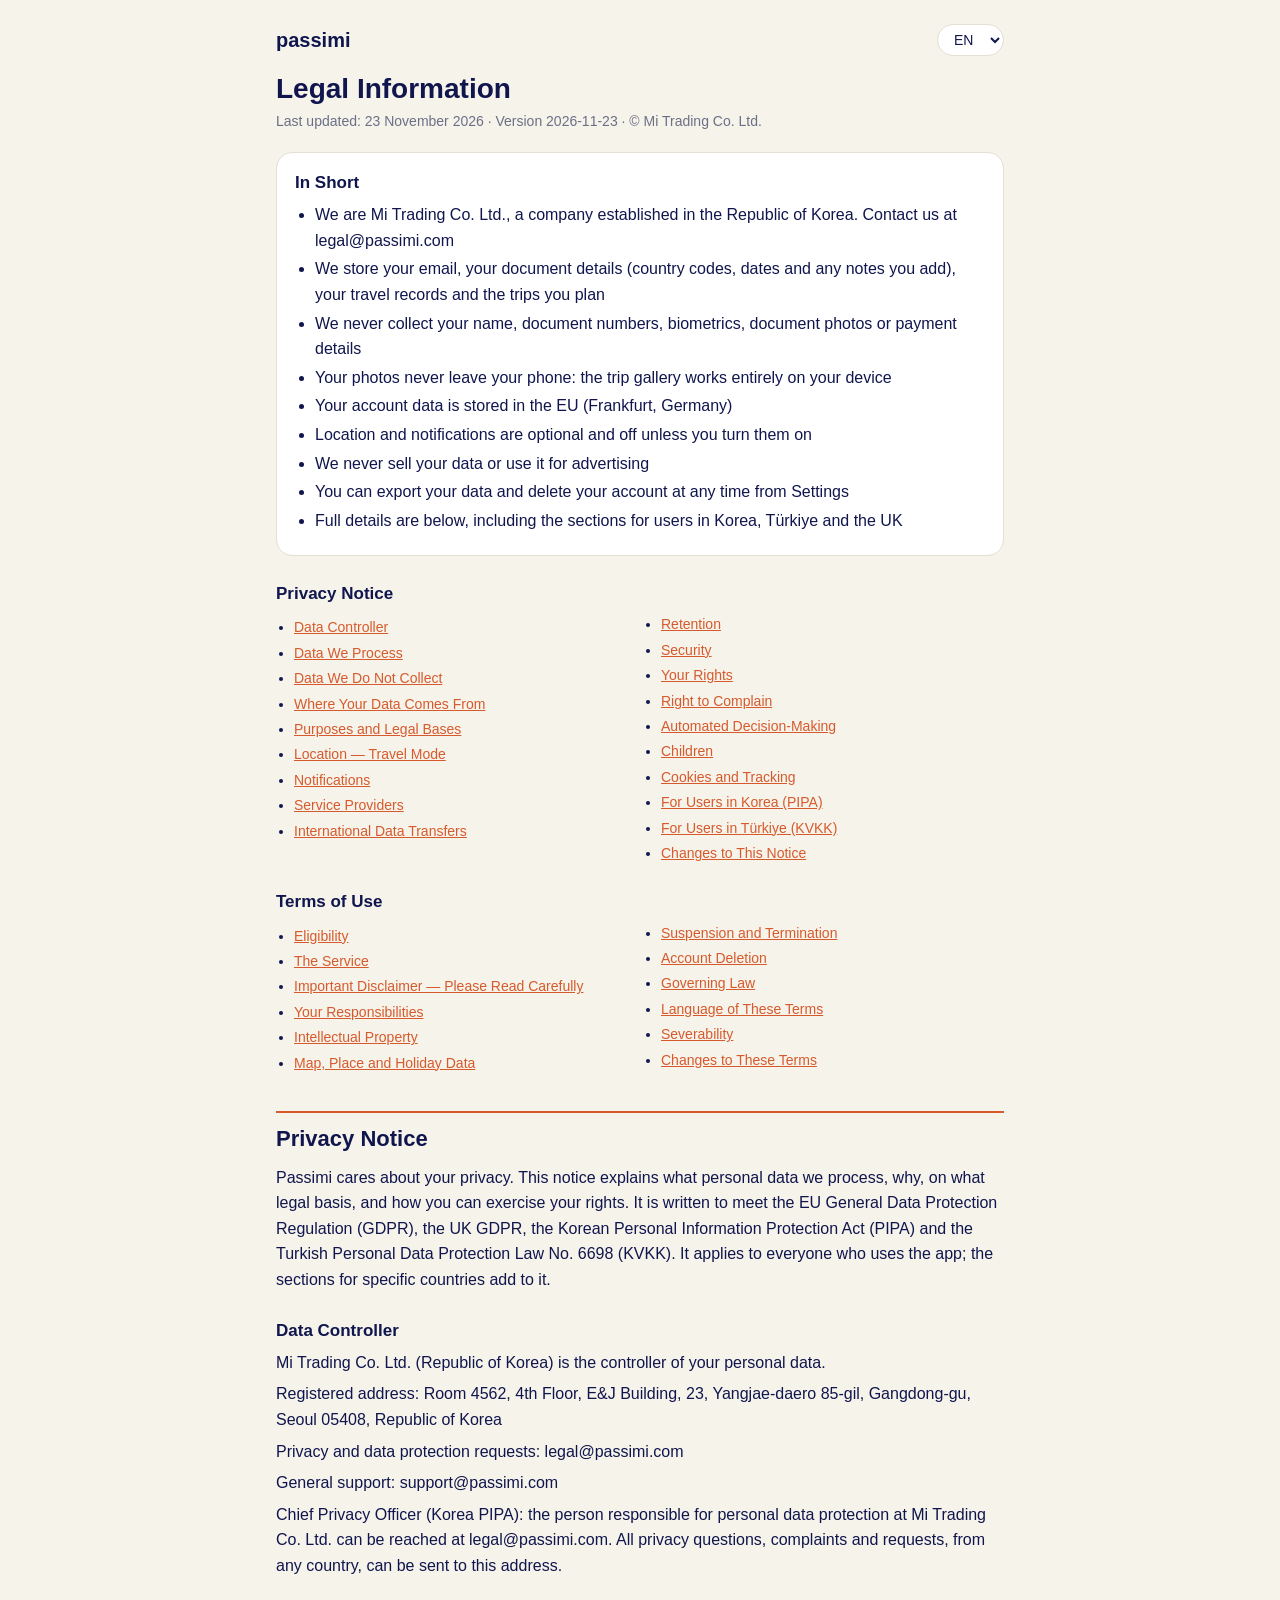
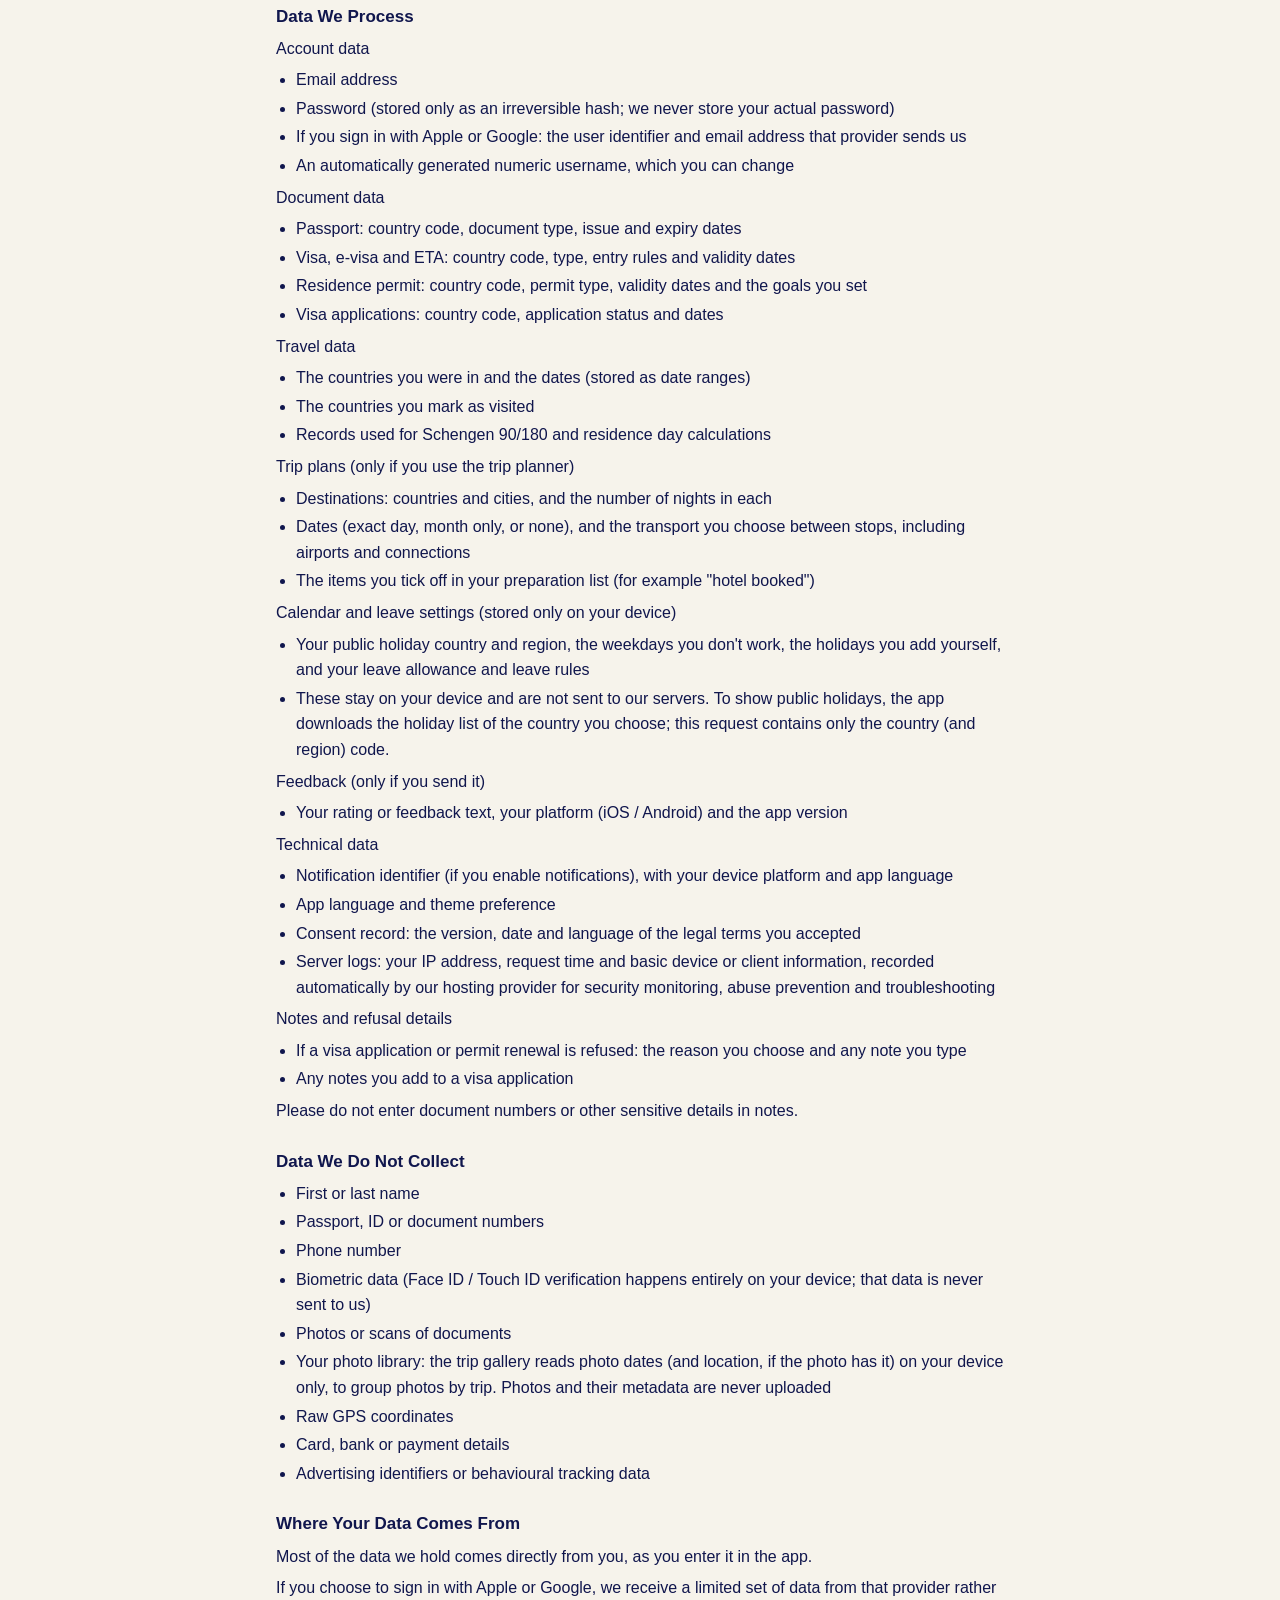
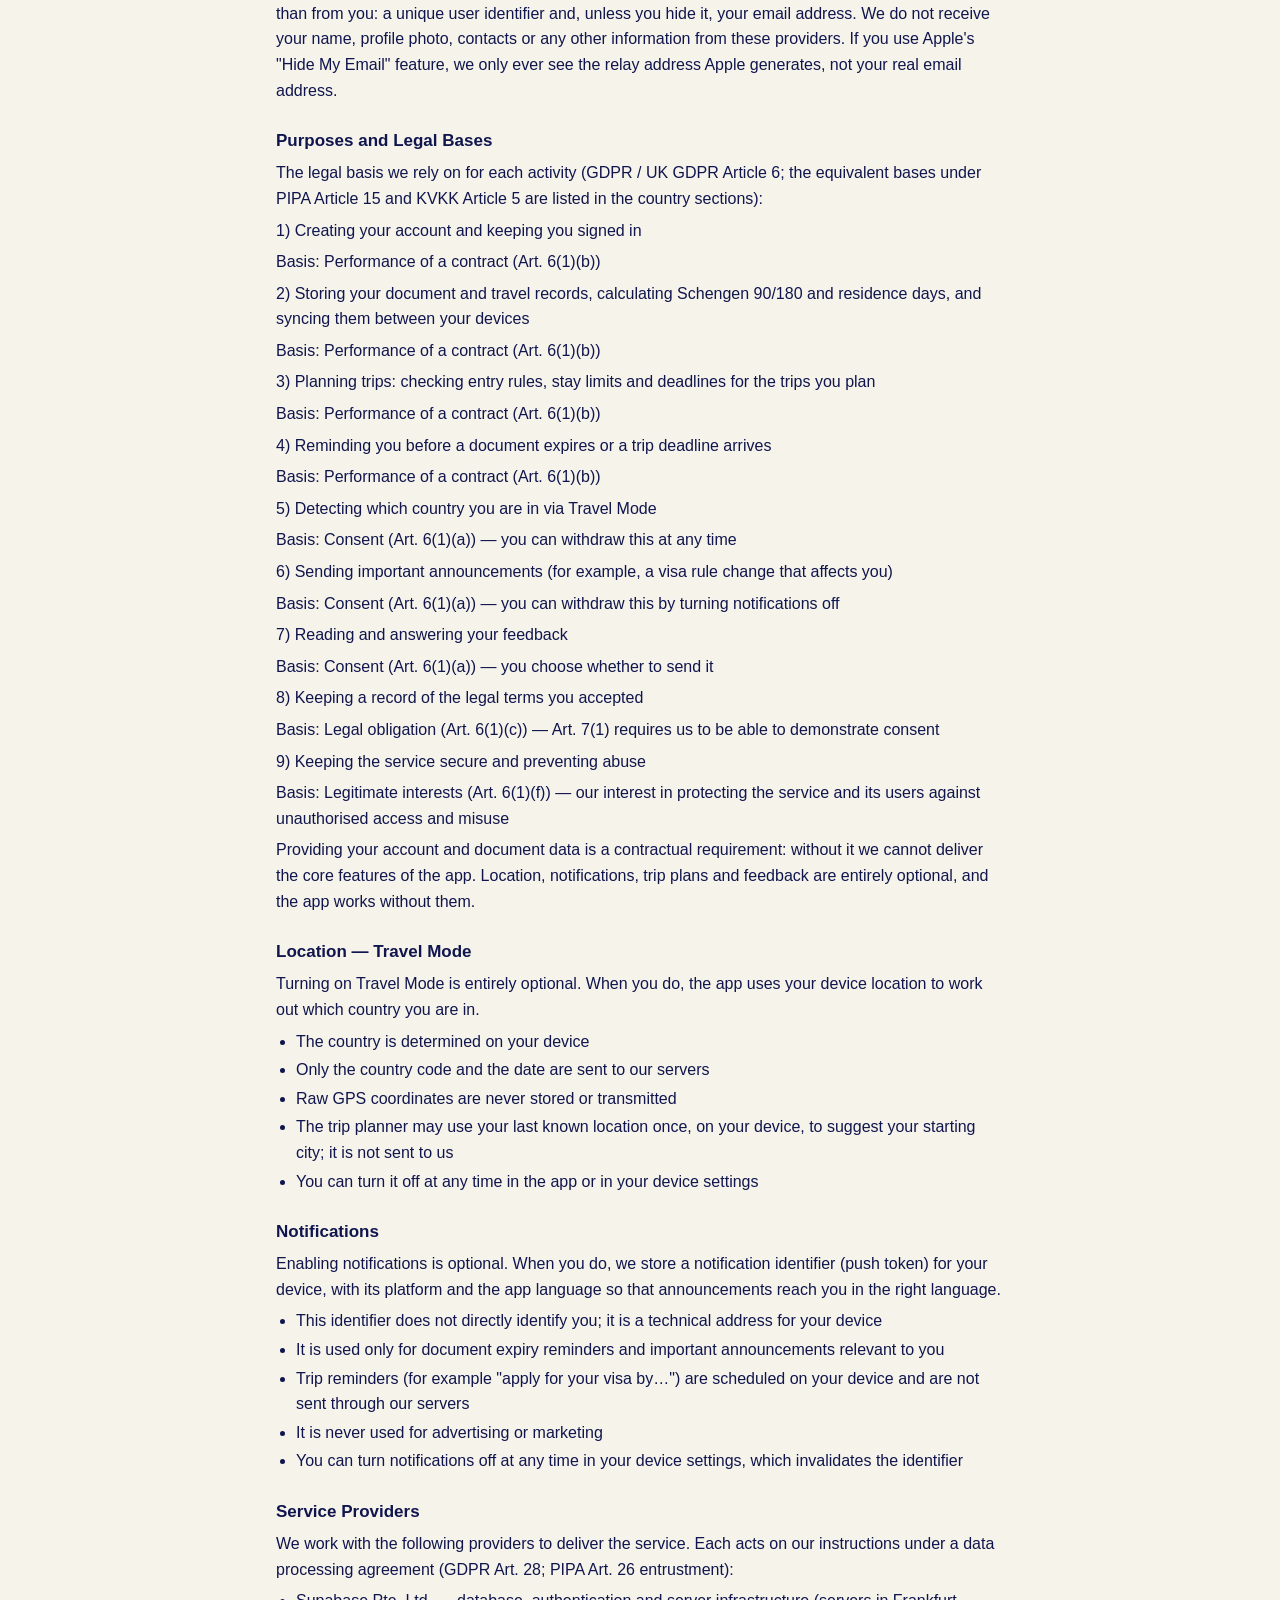
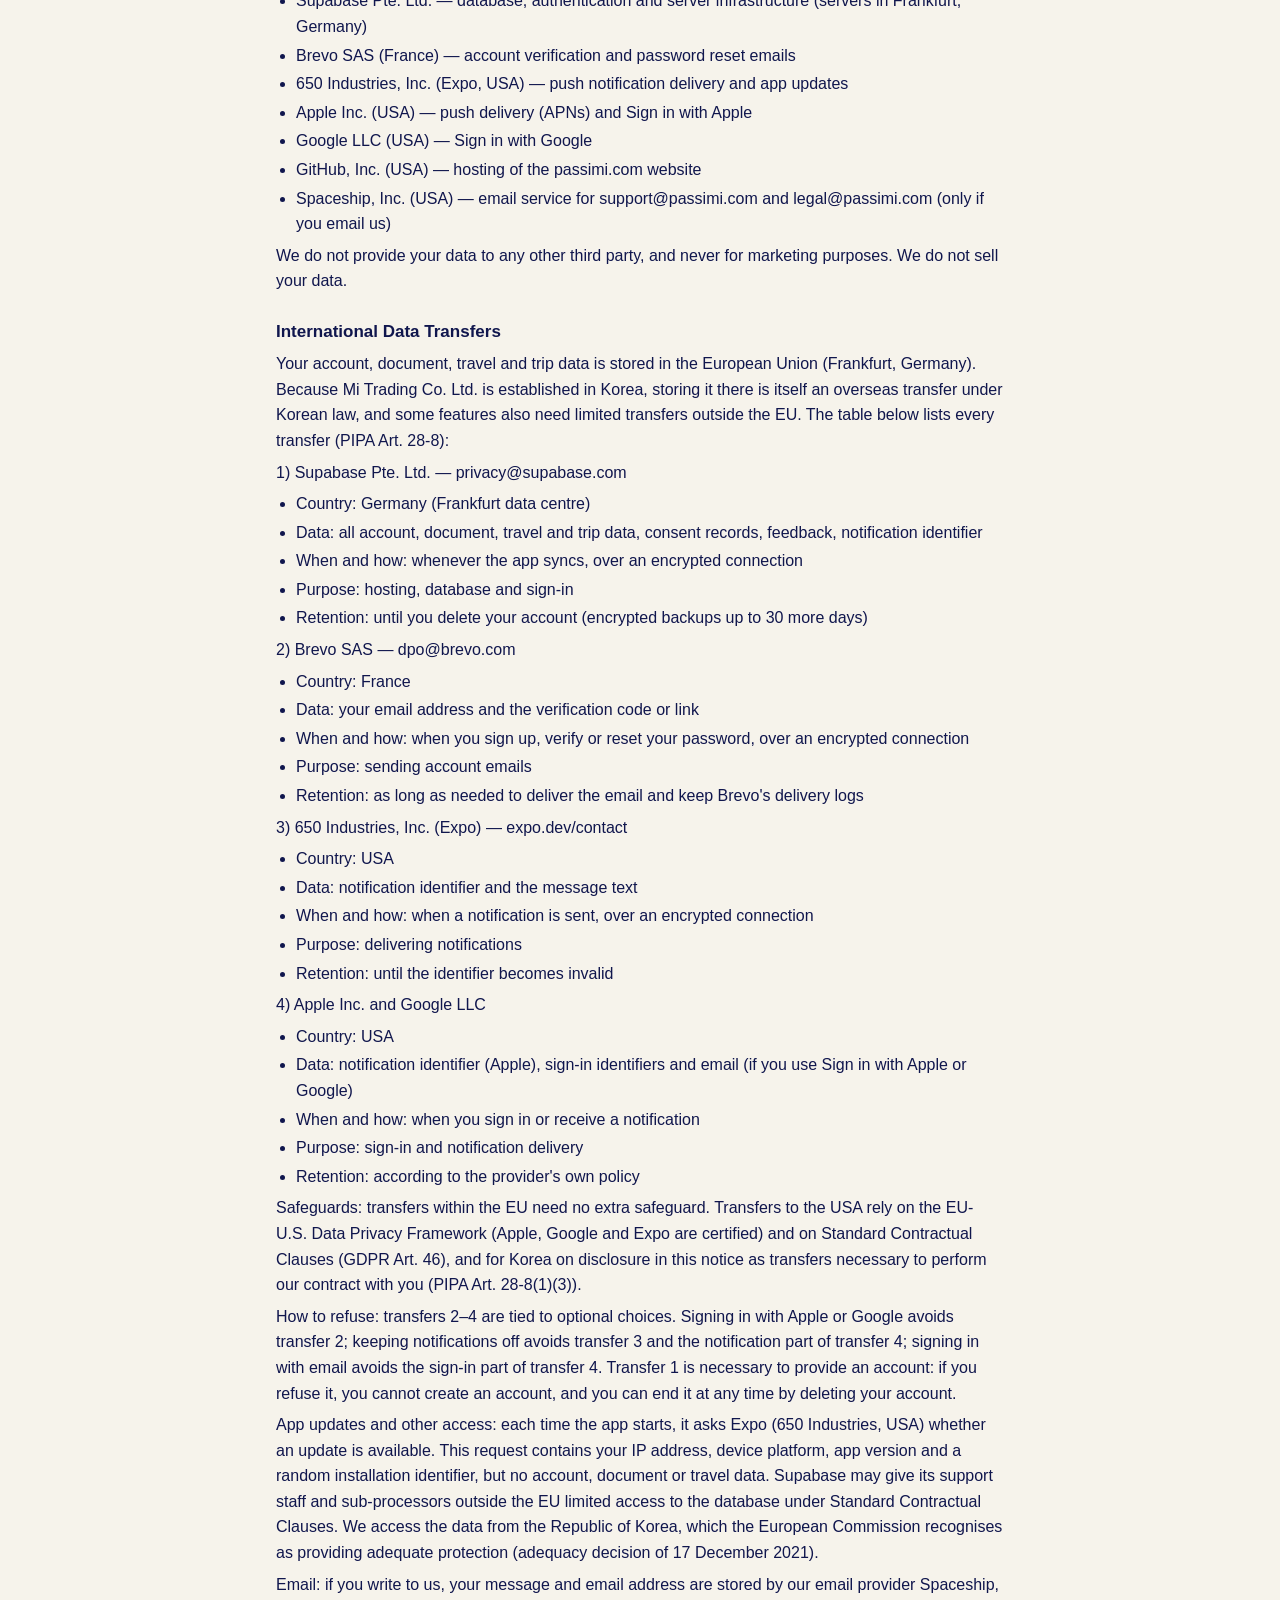
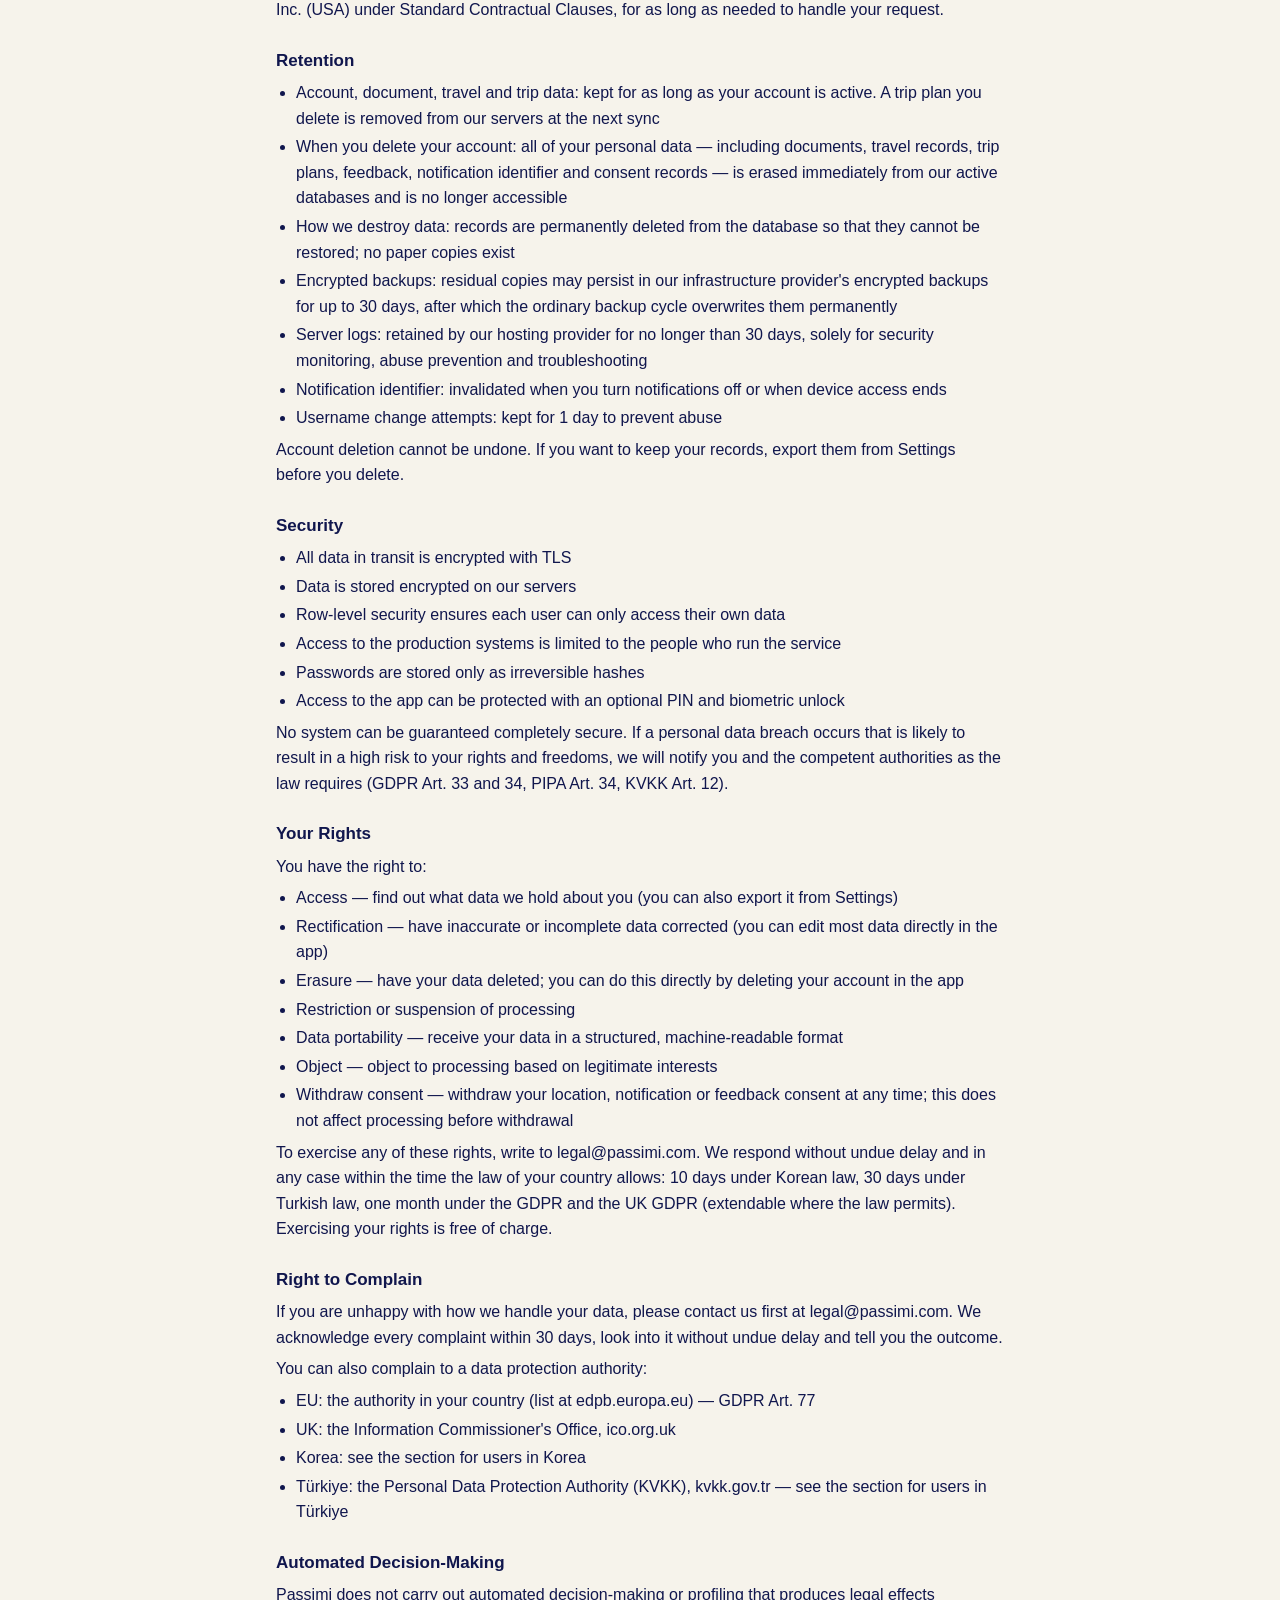
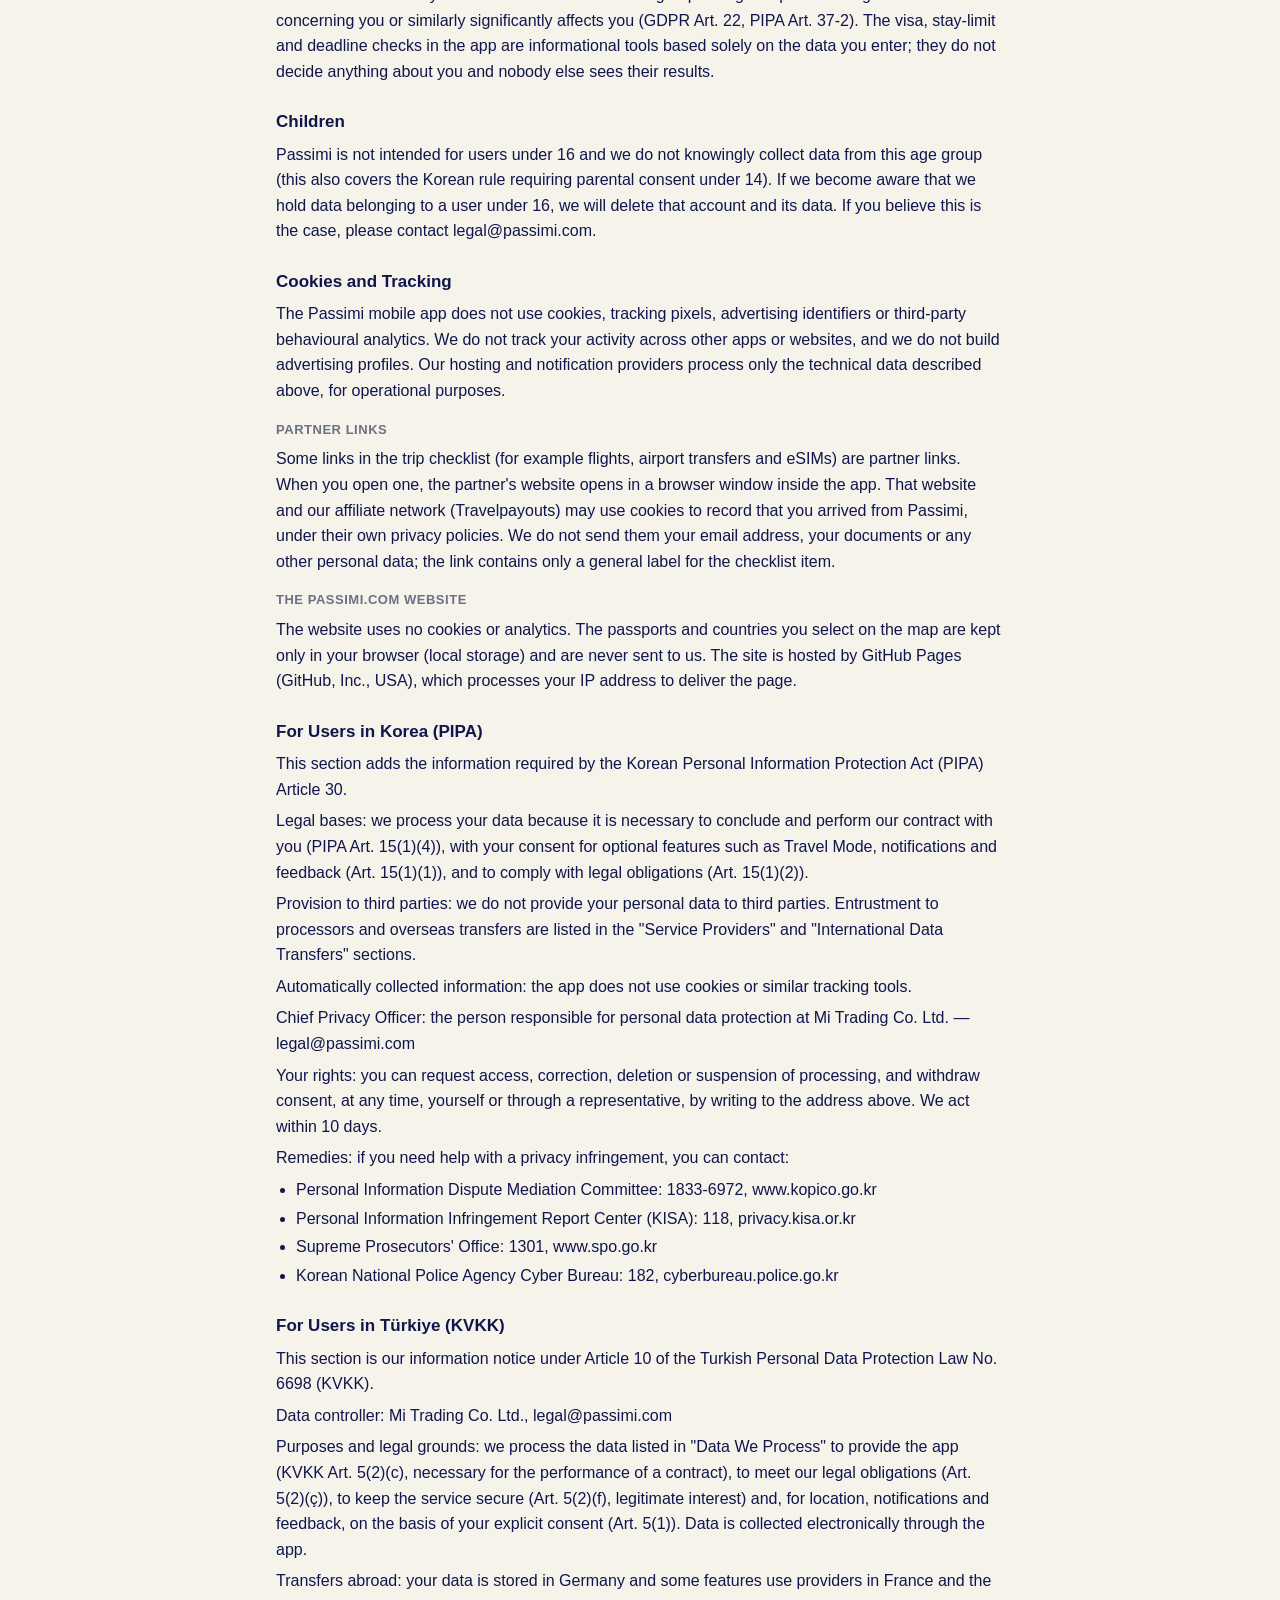
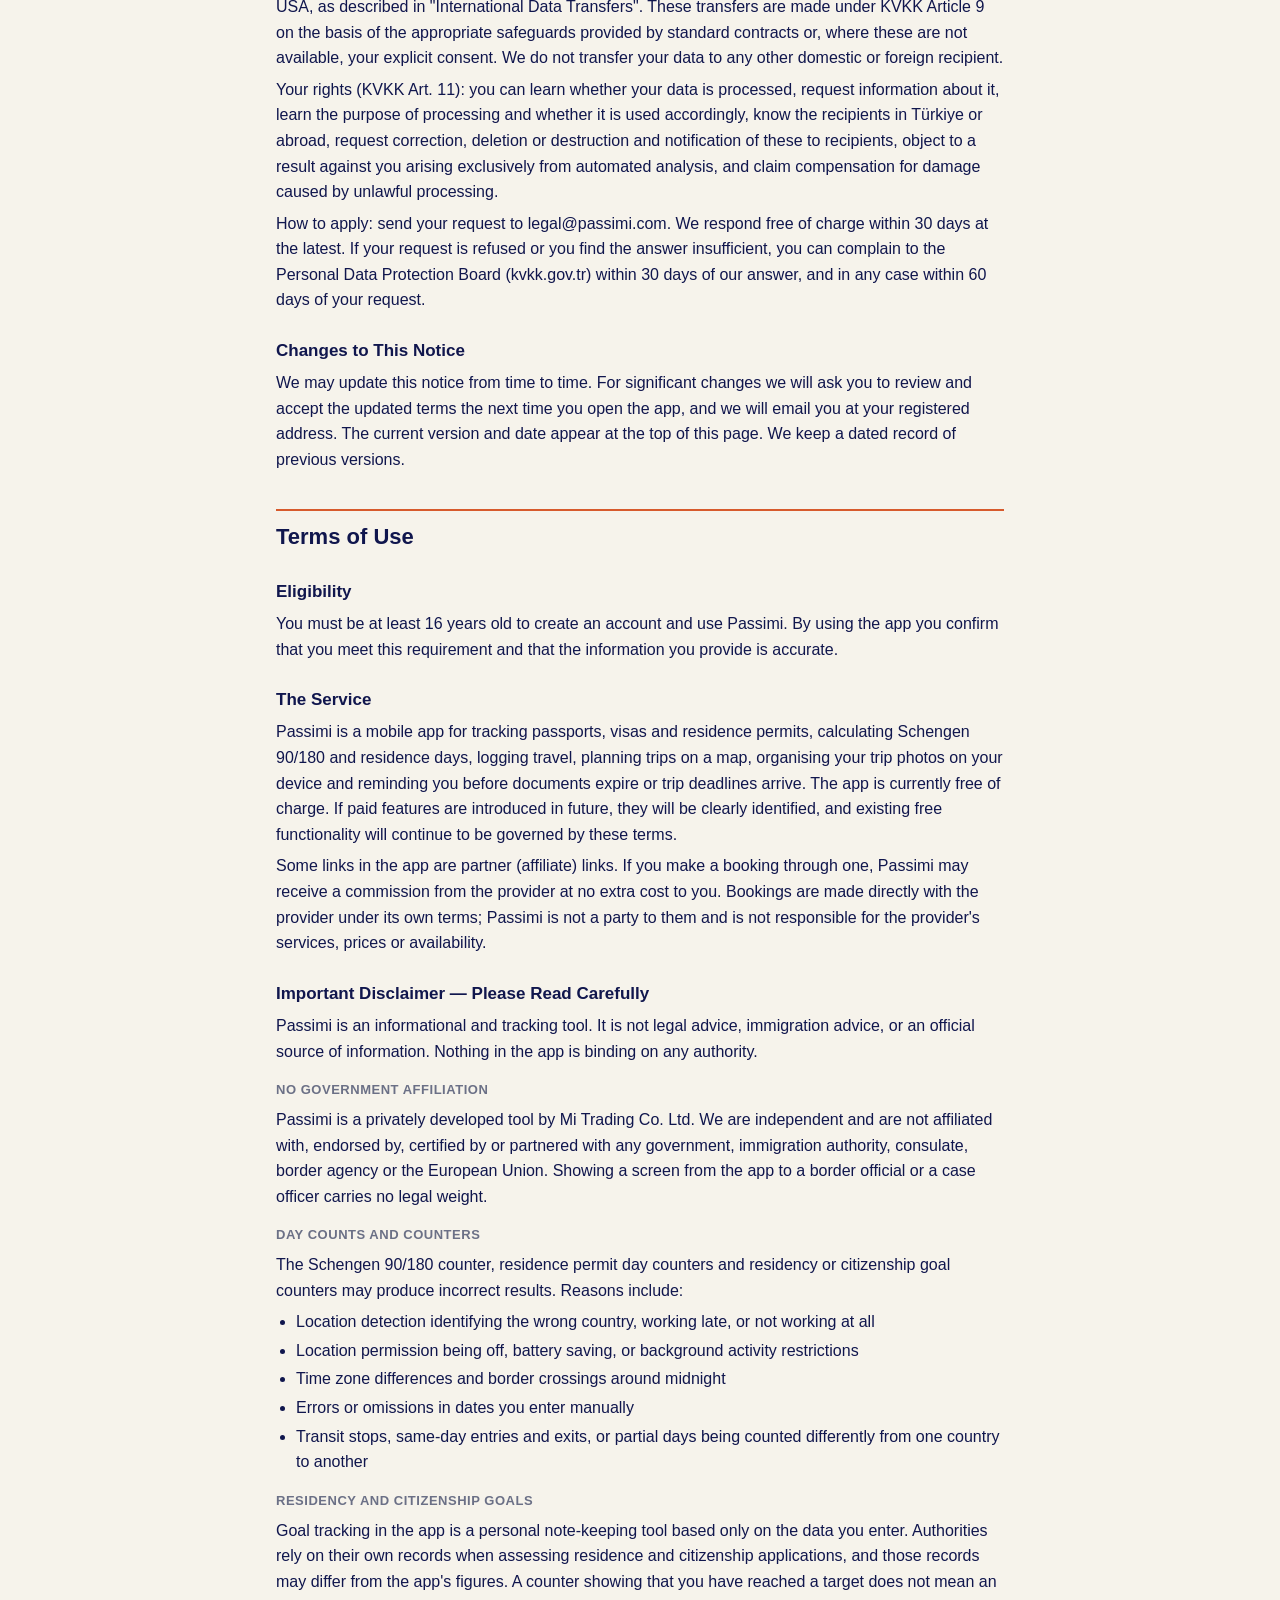
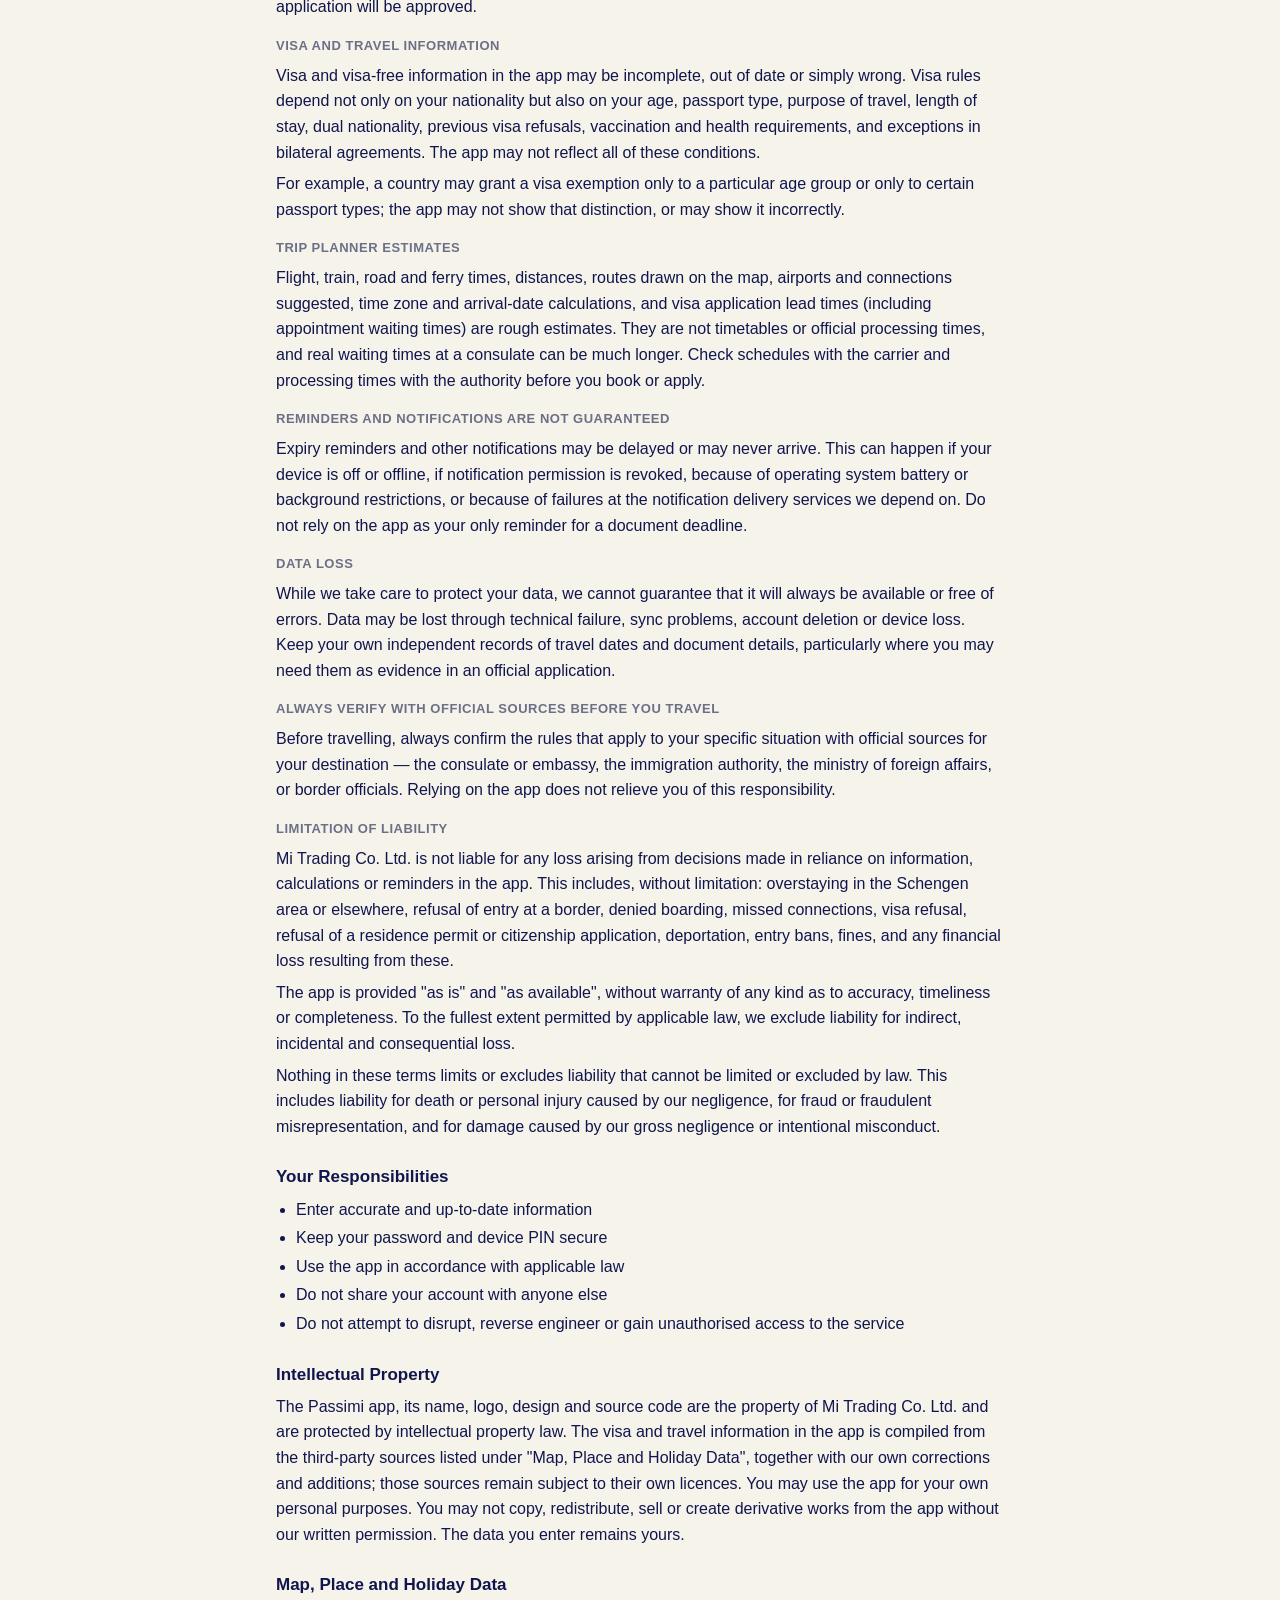
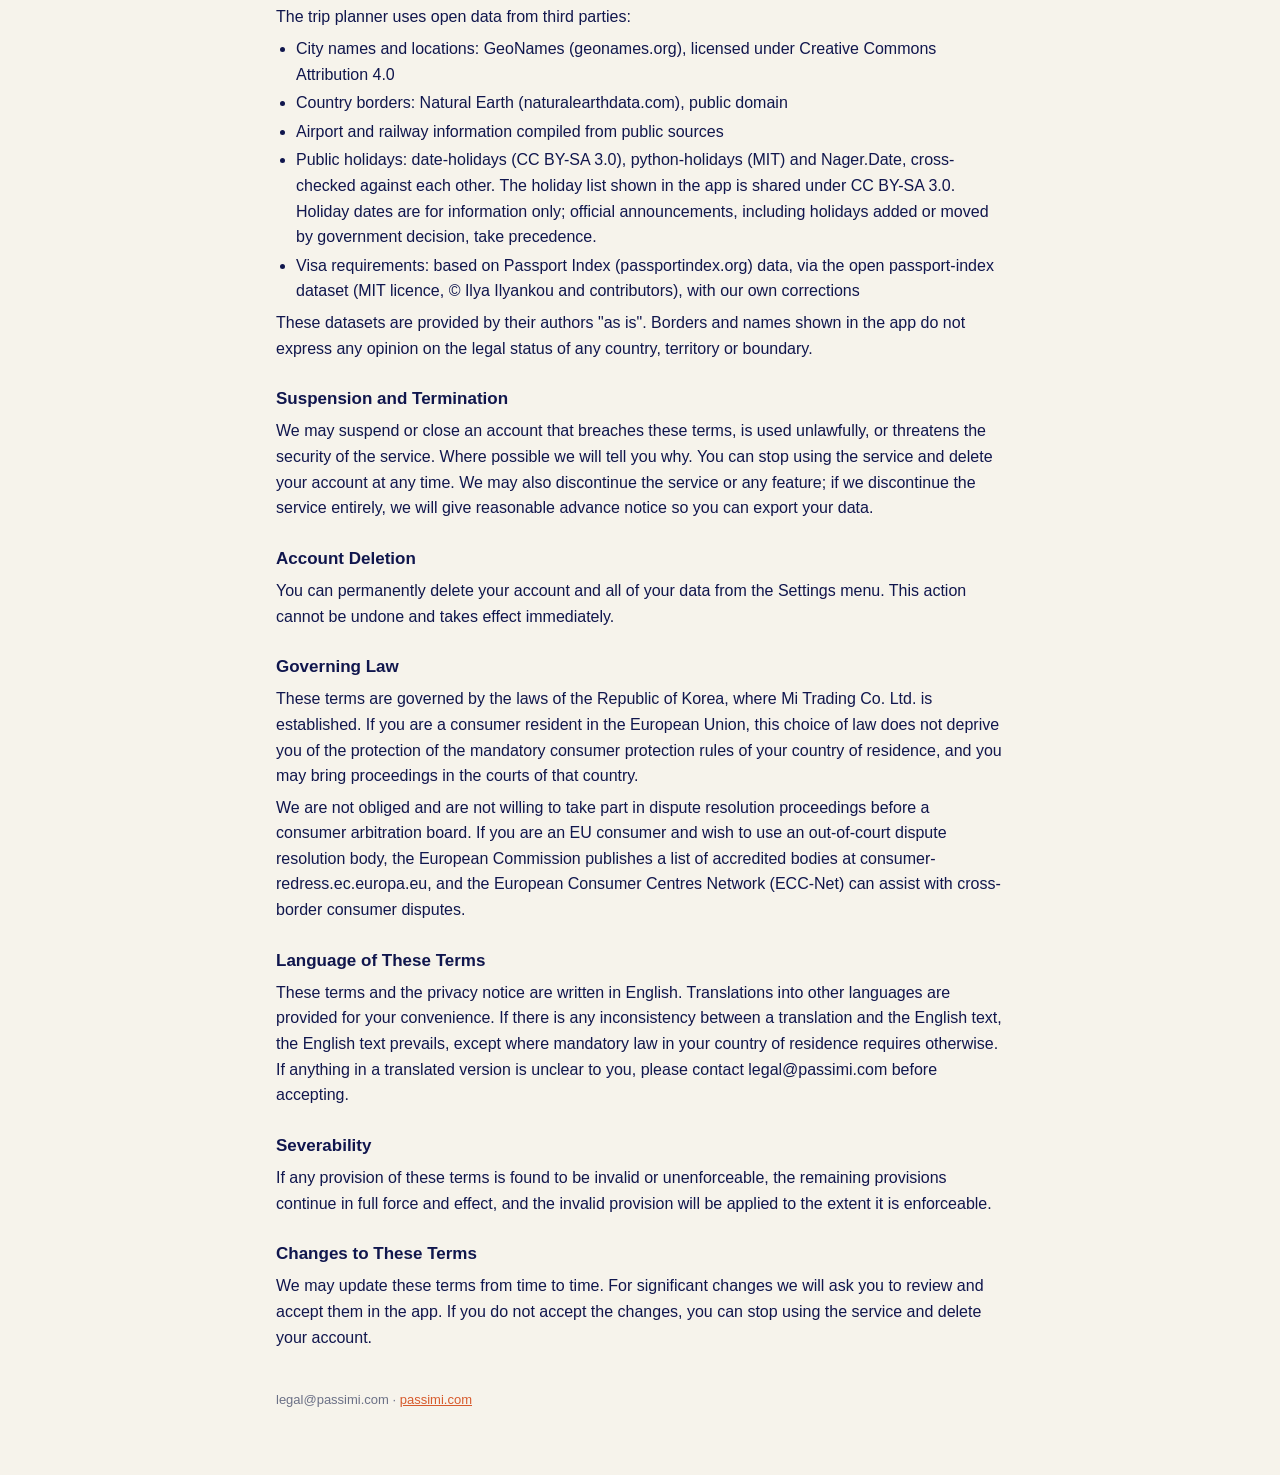
==== commit ee1676b1: "site: 2026-11-23" ====
--- a/legal/index.html
+++ b/legal/index.html
@@ -36,7 +36,7 @@
 <div class="meta">Last updated: 23 November 2026 · Version 2026-11-23 · © Mi Trading Co. Ltd.</div>
 <div class="card"><h3 style="margin-top:0">In Short</h3><ul><li>We are Mi Trading Co. Ltd., a company established in the Republic of Korea. Contact us at legal@passimi.com</li><li>We store your email, your document details (country codes, dates and any notes you add), your travel records and the trips you plan</li><li>We never collect your name, document numbers, biometrics, document photos or payment details</li><li>Your photos never leave your phone: the trip gallery works entirely on your device</li><li>Your account data is stored in the EU (Frankfurt, Germany)</li><li>Location and notifications are optional and off unless you turn them on</li><li>We never sell your data or use it for advertising</li><li>You can export your data and delete your account at any time from Settings</li><li>Full details are below, including the sections for users in Korea, Türkiye and the UK</li></ul></div>
 <nav><h3>Privacy Notice</h3><ul><li><a href="#controller">Data Controller</a></li><li><a href="#collected">Data We Process</a></li><li><a href="#notCollected">Data We Do Not Collect</a></li><li><a href="#source">Where Your Data Comes From</a></li><li><a href="#purposes">Purposes and Legal Bases</a></li><li><a href="#location">Location — Travel Mode</a></li><li><a href="#notifications">Notifications</a></li><li><a href="#processors">Service Providers</a></li><li><a href="#transfer">International Data Transfers</a></li><li><a href="#retention">Retention</a></li><li><a href="#security">Security</a></li><li><a href="#rights">Your Rights</a></li><li><a href="#complaint">Right to Complain</a></li><li><a href="#automated">Automated Decision-Making</a></li><li><a href="#children">Children</a></li><li><a href="#cookies">Cookies and Tracking</a></li><li><a href="#korea">For Users in Korea (PIPA)</a></li><li><a href="#turkey">For Users in Türkiye (KVKK)</a></li><li><a href="#changes">Changes to This Notice</a></li></ul><h3>Terms of Use</h3><ul><li><a href="#eligibility">Eligibility</a></li><li><a href="#service">The Service</a></li><li><a href="#disclaimer">Important Disclaimer — Please Read Carefully</a></li><li><a href="#obligations">Your Responsibilities</a></li><li><a href="#ip">Intellectual Property</a></li><li><a href="#dataSources">Map, Place and Holiday Data</a></li><li><a href="#suspension">Suspension and Termination</a></li><li><a href="#deletion">Account Deletion</a></li><li><a href="#governingLaw">Governing Law</a></li><li><a href="#language">Language of These Terms</a></li><li><a href="#severability">Severability</a></li><li><a href="#termsChanges">Changes to These Terms</a></li></ul></nav>
-<h2 id="privacy">Privacy Notice</h2><p>Passimi cares about your privacy. This notice explains what personal data we process, why, on what legal basis, and how you can exercise your rights. It is written to meet the EU General Data Protection Regulation (GDPR), the UK GDPR, the Korean Personal Information Protection Act (PIPA) and the Turkish Personal Data Protection Law No. 6698 (KVKK). It applies to everyone who uses the app; the sections for specific countries add to it.</p><section id="controller"><h3>Data Controller</h3><p>Mi Trading Co. Ltd. (Republic of Korea) is the controller of your personal data.</p><p>Privacy and data protection requests: legal@passimi.com</p><p>General support: support@passimi.com</p><p>Chief Privacy Officer (Korea PIPA): the person responsible for personal data protection at Mi Trading Co. Ltd. can be reached at legal@passimi.com. All privacy questions, complaints and requests, from any country, can be sent to this address.</p></section><section id="collected"><h3>Data We Process</h3><p>Account data</p><ul><li>Email address</li><li>Password (stored only as an irreversible hash; we never store your actual password)</li><li>If you sign in with Apple or Google: the user identifier and email address that provider sends us</li><li>An automatically generated numeric username, which you can change</li></ul><p>Document data</p><ul><li>Passport: country code, document type, issue and expiry dates</li><li>Visa, e-visa and ETA: country code, type, entry rules and validity dates</li><li>Residence permit: country code, permit type, validity dates and the goals you set</li><li>Visa applications: country code, application status and dates</li></ul><p>Travel data</p><ul><li>The countries you were in and the dates (stored as date ranges)</li><li>The countries you mark as visited</li><li>Records used for Schengen 90/180 and residence day calculations</li></ul><p>Trip plans (only if you use the trip planner)</p><ul><li>Destinations: countries and cities, and the number of nights in each</li><li>Dates (exact day, month only, or none), and the transport you choose between stops, including airports and connections</li><li>The items you tick off in your preparation list (for example "hotel booked")</li></ul><p>Calendar and leave settings (stored only on your device)</p><ul><li>Your public holiday country and region, the weekdays you don't work, the holidays you add yourself, and your leave allowance and leave rules</li><li>These stay on your device and are not sent to our servers. To show public holidays, the app downloads the holiday list of the country you choose; this request contains only the country (and region) code.</li></ul><p>Feedback (only if you send it)</p><ul><li>Your rating or feedback text, your platform (iOS / Android) and the app version</li></ul><p>Technical data</p><ul><li>Notification identifier (if you enable notifications), with your device platform and app language</li><li>App language and theme preference</li><li>Consent record: the version, date and language of the legal terms you accepted</li><li>Server logs: your IP address, request time and basic device or client information, recorded automatically by our hosting provider for security monitoring, abuse prevention and troubleshooting</li></ul><p>Notes and refusal details</p><ul><li>If a visa application or permit renewal is refused: the reason you choose and any note you type</li><li>Any notes you add to a visa application</li></ul><p>Please do not enter document numbers or other sensitive details in notes.</p></section><section id="notCollected"><h3>Data We Do Not Collect</h3><ul><li>First or last name</li><li>Passport, ID or document numbers</li><li>Phone number</li><li>Biometric data (Face ID / Touch ID verification happens entirely on your device; that data is never sent to us)</li><li>Photos or scans of documents</li><li>Your photo library: the trip gallery reads photo dates (and location, if the photo has it) on your device only, to group photos by trip. Photos and their metadata are never uploaded</li><li>Raw GPS coordinates</li><li>Card, bank or payment details</li><li>Advertising identifiers or behavioural tracking data</li></ul></section><section id="source"><h3>Where Your Data Comes From</h3><p>Most of the data we hold comes directly from you, as you enter it in the app.</p><p>If you choose to sign in with Apple or Google, we receive a limited set of data from that provider rather than from you: a unique user identifier and, unless you hide it, your email address. We do not receive your name, profile photo, contacts or any other information from these providers. If you use Apple's "Hide My Email" feature, we only ever see the relay address Apple generates, not your real email address.</p></section><section id="purposes"><h3>Purposes and Legal Bases</h3><p>The legal basis we rely on for each activity (GDPR / UK GDPR Article 6; the equivalent bases under PIPA Article 15 and KVKK Article 5 are listed in the country sections):</p><p>1) Creating your account and keeping you signed in</p><p>Basis: Performance of a contract (Art. 6(1)(b))</p><p>2) Storing your document and travel records, calculating Schengen 90/180 and residence days, and syncing them between your devices</p><p>Basis: Performance of a contract (Art. 6(1)(b))</p><p>3) Planning trips: checking entry rules, stay limits and deadlines for the trips you plan</p><p>Basis: Performance of a contract (Art. 6(1)(b))</p><p>4) Reminding you before a document expires or a trip deadline arrives</p><p>Basis: Performance of a contract (Art. 6(1)(b))</p><p>5) Detecting which country you are in via Travel Mode</p><p>Basis: Consent (Art. 6(1)(a)) — you can withdraw this at any time</p><p>6) Sending important announcements (for example, a visa rule change that affects you)</p><p>Basis: Consent (Art. 6(1)(a)) — you can withdraw this by turning notifications off</p><p>7) Reading and answering your feedback</p><p>Basis: Consent (Art. 6(1)(a)) — you choose whether to send it</p><p>8) Keeping a record of the legal terms you accepted</p><p>Basis: Legal obligation (Art. 6(1)(c)) — Art. 7(1) requires us to be able to demonstrate consent</p><p>9) Keeping the service secure and preventing abuse</p><p>Basis: Legitimate interests (Art. 6(1)(f)) — our interest in protecting the service and its users against unauthorised access and misuse</p><p>Providing your account and document data is a contractual requirement: without it we cannot deliver the core features of the app. Location, notifications, trip plans and feedback are entirely optional, and the app works without them.</p></section><section id="location"><h3>Location — Travel Mode</h3><p>Turning on Travel Mode is entirely optional. When you do, the app uses your device location to work out which country you are in.</p><ul><li>The country is determined on your device</li><li>Only the country code and the date are sent to our servers</li><li>Raw GPS coordinates are never stored or transmitted</li><li>The trip planner may use your last known location once, on your device, to suggest your starting city; it is not sent to us</li><li>You can turn it off at any time in the app or in your device settings</li></ul></section><section id="notifications"><h3>Notifications</h3><p>Enabling notifications is optional. When you do, we store a notification identifier (push token) for your device, with its platform and the app language so that announcements reach you in the right language.</p><ul><li>This identifier does not directly identify you; it is a technical address for your device</li><li>It is used only for document expiry reminders and important announcements relevant to you</li><li>Trip reminders (for example "apply for your visa by…") are scheduled on your device and are not sent through our servers</li><li>It is never used for advertising or marketing</li><li>You can turn notifications off at any time in your device settings, which invalidates the identifier</li></ul></section><section id="processors"><h3>Service Providers</h3><p>We work with the following providers to deliver the service. Each acts on our instructions under a data processing agreement (GDPR Art. 28; PIPA Art. 26 entrustment):</p><ul><li>Supabase Pte. Ltd. — database, authentication and server infrastructure (servers in Frankfurt, Germany)</li><li>Brevo SAS (France) — account verification and password reset emails</li><li>650 Industries, Inc. (Expo, USA) — push notification delivery and app updates</li><li>Apple Inc. (USA) — push delivery (APNs) and Sign in with Apple</li><li>Google LLC (USA) — Sign in with Google</li><li>GitHub, Inc. (USA) — hosting of the passimi.com website</li></ul><p>We do not provide your data to any other third party, and never for marketing purposes. We do not sell your data.</p></section><section id="transfer"><h3>International Data Transfers</h3><p>Your account, document, travel and trip data is stored in the European Union (Frankfurt, Germany). Because Mi Trading Co. Ltd. is established in Korea, storing it there is itself an overseas transfer under Korean law, and some features also need limited transfers outside the EU. The table below lists every transfer (PIPA Art. 28-8):</p><p>1) Supabase Pte. Ltd. — privacy@supabase.com</p><ul><li>Country: Germany (Frankfurt data centre)</li><li>Data: all account, document, travel and trip data, consent records, feedback, notification identifier</li><li>When and how: whenever the app syncs, over an encrypted connection</li><li>Purpose: hosting, database and sign-in</li><li>Retention: until you delete your account (encrypted backups up to 30 more days)</li></ul><p>2) Brevo SAS — dpo@brevo.com</p><ul><li>Country: France</li><li>Data: your email address and the verification code or link</li><li>When and how: when you sign up, verify or reset your password, over an encrypted connection</li><li>Purpose: sending account emails</li><li>Retention: as long as needed to deliver the email and keep Brevo's delivery logs</li></ul><p>3) 650 Industries, Inc. (Expo) — expo.dev/contact</p><ul><li>Country: USA</li><li>Data: notification identifier and the message text</li><li>When and how: when a notification is sent, over an encrypted connection</li><li>Purpose: delivering notifications</li><li>Retention: until the identifier becomes invalid</li></ul><p>4) Apple Inc. and Google LLC</p><ul><li>Country: USA</li><li>Data: notification identifier (Apple), sign-in identifiers and email (if you use Sign in with Apple or Google)</li><li>When and how: when you sign in or receive a notification</li><li>Purpose: sign-in and notification delivery</li><li>Retention: according to the provider's own policy</li></ul><p>Safeguards: transfers within the EU need no extra safeguard. Transfers to the USA rely on the EU-U.S. Data Privacy Framework (Apple, Google and Expo are certified) and on Standard Contractual Clauses (GDPR Art. 46), and for Korea on disclosure in this notice as transfers necessary to perform our contract with you (PIPA Art. 28-8(1)(3)).</p><p>How to refuse: transfers 2–4 are tied to optional choices. Signing in with Apple or Google avoids transfer 2; keeping notifications off avoids transfer 3 and the notification part of transfer 4; signing in with email avoids the sign-in part of transfer 4. Transfer 1 is necessary to provide an account: if you refuse it, you cannot create an account, and you can end it at any time by deleting your account.</p><p>App updates and other access: each time the app starts, it asks Expo (650 Industries, USA) whether an update is available. This request contains your IP address, device platform, app version and a random installation identifier, but no account, document or travel data. Supabase may give its support staff and sub-processors outside the EU limited access to the database under Standard Contractual Clauses. We access the data from the Republic of Korea, which the European Commission recognises as providing adequate protection (adequacy decision of 17 December 2021).</p></section><section id="retention"><h3>Retention</h3><ul><li>Account, document, travel and trip data: kept for as long as your account is active. A trip plan you delete is removed from our servers at the next sync</li><li>When you delete your account: all of your personal data — including documents, travel records, trip plans, feedback, notification identifier and consent records — is erased immediately from our active databases and is no longer accessible</li><li>How we destroy data: records are permanently deleted from the database so that they cannot be restored; no paper copies exist</li><li>Encrypted backups: residual copies may persist in our infrastructure provider's encrypted backups for up to 30 days, after which the ordinary backup cycle overwrites them permanently</li><li>Server logs: retained by our hosting provider for no longer than 30 days, solely for security monitoring, abuse prevention and troubleshooting</li><li>Notification identifier: invalidated when you turn notifications off or when device access ends</li><li>Username change attempts: kept for 1 day to prevent abuse</li></ul><p>Account deletion cannot be undone. If you want to keep your records, export them from Settings before you delete.</p></section><section id="security"><h3>Security</h3><ul><li>All data in transit is encrypted with TLS</li><li>Data is stored encrypted on our servers</li><li>Row-level security ensures each user can only access their own data</li><li>Access to the production systems is limited to the people who run the service</li><li>Passwords are stored only as irreversible hashes</li><li>Access to the app can be protected with an optional PIN and biometric unlock</li></ul><p>No system can be guaranteed completely secure. If a personal data breach occurs that is likely to result in a high risk to your rights and freedoms, we will notify you and the competent authorities as the law requires (GDPR Art. 33 and 34, PIPA Art. 34, KVKK Art. 12).</p></section><section id="rights"><h3>Your Rights</h3><p>You have the right to:</p><ul><li>Access — find out what data we hold about you (you can also export it from Settings)</li><li>Rectification — have inaccurate or incomplete data corrected (you can edit most data directly in the app)</li><li>Erasure — have your data deleted; you can do this directly by deleting your account in the app</li><li>Restriction or suspension of processing</li><li>Data portability — receive your data in a structured, machine-readable format</li><li>Object — object to processing based on legitimate interests</li><li>Withdraw consent — withdraw your location, notification or feedback consent at any time; this does not affect processing before withdrawal</li></ul><p>To exercise any of these rights, write to legal@passimi.com. We respond without undue delay and in any case within the time the law of your country allows: 10 days under Korean law, 30 days under Turkish law, one month under the GDPR and the UK GDPR (extendable where the law permits). Exercising your rights is free of charge.</p></section><section id="complaint"><h3>Right to Complain</h3><p>If you are unhappy with how we handle your data, please contact us first at legal@passimi.com. We acknowledge every complaint within 30 days, look into it without undue delay and tell you the outcome.</p><p>You can also complain to a data protection authority:</p><ul><li>EU: the authority in your country (list at edpb.europa.eu) — GDPR Art. 77</li><li>UK: the Information Commissioner's Office, ico.org.uk</li><li>Korea: see the section for users in Korea</li><li>Türkiye: the Personal Data Protection Authority (KVKK), kvkk.gov.tr — see the section for users in Türkiye</li></ul></section><section id="automated"><h3>Automated Decision-Making</h3><p>Passimi does not carry out automated decision-making or profiling that produces legal effects concerning you or similarly significantly affects you (GDPR Art. 22, PIPA Art. 37-2). The visa, stay-limit and deadline checks in the app are informational tools based solely on the data you enter; they do not decide anything about you and nobody else sees their results.</p></section><section id="children"><h3>Children</h3><p>Passimi is not intended for users under 16 and we do not knowingly collect data from this age group (this also covers the Korean rule requiring parental consent under 14). If we become aware that we hold data belonging to a user under 16, we will delete that account and its data. If you believe this is the case, please contact legal@passimi.com.</p></section><section id="cookies"><h3>Cookies and Tracking</h3><p>The Passimi mobile app does not use cookies, tracking pixels, advertising identifiers or third-party behavioural analytics. We do not track your activity across other apps or websites, and we do not build advertising profiles. Our hosting and notification providers process only the technical data described above, for operational purposes.</p><h4>PARTNER LINKS</h4><p>Some links in the trip checklist (for example flights, airport transfers and eSIMs) are partner links. When you open one, the partner's website opens in a browser window inside the app. That website and our affiliate network (Travelpayouts) may use cookies to record that you arrived from Passimi, under their own privacy policies. We do not send them your email address, your documents or any other personal data; the link contains only a general label for the checklist item.</p><h4>THE PASSIMI.COM WEBSITE</h4><p>The website uses no cookies or analytics. The passports and countries you select on the map are kept only in your browser (local storage) and are never sent to us. The site is hosted by GitHub Pages (GitHub, Inc., USA), which processes your IP address to deliver the page.</p></section><section id="korea"><h3>For Users in Korea (PIPA)</h3><p>This section adds the information required by the Korean Personal Information Protection Act (PIPA) Article 30.</p><p>Legal bases: we process your data because it is necessary to conclude and perform our contract with you (PIPA Art. 15(1)(4)), with your consent for optional features such as Travel Mode, notifications and feedback (Art. 15(1)(1)), and to comply with legal obligations (Art. 15(1)(2)).</p><p>Provision to third parties: we do not provide your personal data to third parties. Entrustment to processors and overseas transfers are listed in the "Service Providers" and "International Data Transfers" sections.</p><p>Automatically collected information: the app does not use cookies or similar tracking tools.</p><p>Chief Privacy Officer: the person responsible for personal data protection at Mi Trading Co. Ltd. — legal@passimi.com</p><p>Your rights: you can request access, correction, deletion or suspension of processing, and withdraw consent, at any time, yourself or through a representative, by writing to the address above. We act within 10 days.</p><p>Remedies: if you need help with a privacy infringement, you can contact:</p><ul><li>Personal Information Dispute Mediation Committee: 1833-6972, www.kopico.go.kr</li><li>Personal Information Infringement Report Center (KISA): 118, privacy.kisa.or.kr</li><li>Supreme Prosecutors' Office: 1301, www.spo.go.kr</li><li>Korean National Police Agency Cyber Bureau: 182, cyberbureau.police.go.kr</li></ul></section><section id="turkey"><h3>For Users in Türkiye (KVKK)</h3><p>This section is our information notice under Article 10 of the Turkish Personal Data Protection Law No. 6698 (KVKK).</p><p>Data controller: Mi Trading Co. Ltd., legal@passimi.com</p><p>Purposes and legal grounds: we process the data listed in "Data We Process" to provide the app (KVKK Art. 5(2)(c), necessary for the performance of a contract), to meet our legal obligations (Art. 5(2)(ç)), to keep the service secure (Art. 5(2)(f), legitimate interest) and, for location, notifications and feedback, on the basis of your explicit consent (Art. 5(1)). Data is collected electronically through the app.</p><p>Transfers abroad: your data is stored in Germany and some features use providers in France and the USA, as described in "International Data Transfers". These transfers are made under KVKK Article 9 on the basis of the appropriate safeguards provided by standard contracts or, where these are not available, your explicit consent. We do not transfer your data to any other domestic or foreign recipient.</p><p>Your rights (KVKK Art. 11): you can learn whether your data is processed, request information about it, learn the purpose of processing and whether it is used accordingly, know the recipients in Türkiye or abroad, request correction, deletion or destruction and notification of these to recipients, object to a result against you arising exclusively from automated analysis, and claim compensation for damage caused by unlawful processing.</p><p>How to apply: send your request to legal@passimi.com. We respond free of charge within 30 days at the latest. If your request is refused or you find the answer insufficient, you can complain to the Personal Data Protection Board (kvkk.gov.tr) within 30 days of our answer, and in any case within 60 days of your request.</p></section><section id="changes"><h3>Changes to This Notice</h3><p>We may update this notice from time to time. For significant changes we will ask you to review and accept the updated terms the next time you open the app, and we will email you at your registered address. The current version and date appear at the top of this page. We keep a dated record of previous versions.</p></section>
+<h2 id="privacy">Privacy Notice</h2><p>Passimi cares about your privacy. This notice explains what personal data we process, why, on what legal basis, and how you can exercise your rights. It is written to meet the EU General Data Protection Regulation (GDPR), the UK GDPR, the Korean Personal Information Protection Act (PIPA) and the Turkish Personal Data Protection Law No. 6698 (KVKK). It applies to everyone who uses the app; the sections for specific countries add to it.</p><section id="controller"><h3>Data Controller</h3><p>Mi Trading Co. Ltd. (Republic of Korea) is the controller of your personal data.</p><p>Registered address: Room 4562, 4th Floor, E&amp;J Building, 23, Yangjae-daero 85-gil, Gangdong-gu, Seoul 05408, Republic of Korea</p><p>Privacy and data protection requests: legal@passimi.com</p><p>General support: support@passimi.com</p><p>Chief Privacy Officer (Korea PIPA): the person responsible for personal data protection at Mi Trading Co. Ltd. can be reached at legal@passimi.com. All privacy questions, complaints and requests, from any country, can be sent to this address.</p></section><section id="collected"><h3>Data We Process</h3><p>Account data</p><ul><li>Email address</li><li>Password (stored only as an irreversible hash; we never store your actual password)</li><li>If you sign in with Apple or Google: the user identifier and email address that provider sends us</li><li>An automatically generated numeric username, which you can change</li></ul><p>Document data</p><ul><li>Passport: country code, document type, issue and expiry dates</li><li>Visa, e-visa and ETA: country code, type, entry rules and validity dates</li><li>Residence permit: country code, permit type, validity dates and the goals you set</li><li>Visa applications: country code, application status and dates</li></ul><p>Travel data</p><ul><li>The countries you were in and the dates (stored as date ranges)</li><li>The countries you mark as visited</li><li>Records used for Schengen 90/180 and residence day calculations</li></ul><p>Trip plans (only if you use the trip planner)</p><ul><li>Destinations: countries and cities, and the number of nights in each</li><li>Dates (exact day, month only, or none), and the transport you choose between stops, including airports and connections</li><li>The items you tick off in your preparation list (for example "hotel booked")</li></ul><p>Calendar and leave settings (stored only on your device)</p><ul><li>Your public holiday country and region, the weekdays you don't work, the holidays you add yourself, and your leave allowance and leave rules</li><li>These stay on your device and are not sent to our servers. To show public holidays, the app downloads the holiday list of the country you choose; this request contains only the country (and region) code.</li></ul><p>Feedback (only if you send it)</p><ul><li>Your rating or feedback text, your platform (iOS / Android) and the app version</li></ul><p>Technical data</p><ul><li>Notification identifier (if you enable notifications), with your device platform and app language</li><li>App language and theme preference</li><li>Consent record: the version, date and language of the legal terms you accepted</li><li>Server logs: your IP address, request time and basic device or client information, recorded automatically by our hosting provider for security monitoring, abuse prevention and troubleshooting</li></ul><p>Notes and refusal details</p><ul><li>If a visa application or permit renewal is refused: the reason you choose and any note you type</li><li>Any notes you add to a visa application</li></ul><p>Please do not enter document numbers or other sensitive details in notes.</p></section><section id="notCollected"><h3>Data We Do Not Collect</h3><ul><li>First or last name</li><li>Passport, ID or document numbers</li><li>Phone number</li><li>Biometric data (Face ID / Touch ID verification happens entirely on your device; that data is never sent to us)</li><li>Photos or scans of documents</li><li>Your photo library: the trip gallery reads photo dates (and location, if the photo has it) on your device only, to group photos by trip. Photos and their metadata are never uploaded</li><li>Raw GPS coordinates</li><li>Card, bank or payment details</li><li>Advertising identifiers or behavioural tracking data</li></ul></section><section id="source"><h3>Where Your Data Comes From</h3><p>Most of the data we hold comes directly from you, as you enter it in the app.</p><p>If you choose to sign in with Apple or Google, we receive a limited set of data from that provider rather than from you: a unique user identifier and, unless you hide it, your email address. We do not receive your name, profile photo, contacts or any other information from these providers. If you use Apple's "Hide My Email" feature, we only ever see the relay address Apple generates, not your real email address.</p></section><section id="purposes"><h3>Purposes and Legal Bases</h3><p>The legal basis we rely on for each activity (GDPR / UK GDPR Article 6; the equivalent bases under PIPA Article 15 and KVKK Article 5 are listed in the country sections):</p><p>1) Creating your account and keeping you signed in</p><p>Basis: Performance of a contract (Art. 6(1)(b))</p><p>2) Storing your document and travel records, calculating Schengen 90/180 and residence days, and syncing them between your devices</p><p>Basis: Performance of a contract (Art. 6(1)(b))</p><p>3) Planning trips: checking entry rules, stay limits and deadlines for the trips you plan</p><p>Basis: Performance of a contract (Art. 6(1)(b))</p><p>4) Reminding you before a document expires or a trip deadline arrives</p><p>Basis: Performance of a contract (Art. 6(1)(b))</p><p>5) Detecting which country you are in via Travel Mode</p><p>Basis: Consent (Art. 6(1)(a)) — you can withdraw this at any time</p><p>6) Sending important announcements (for example, a visa rule change that affects you)</p><p>Basis: Consent (Art. 6(1)(a)) — you can withdraw this by turning notifications off</p><p>7) Reading and answering your feedback</p><p>Basis: Consent (Art. 6(1)(a)) — you choose whether to send it</p><p>8) Keeping a record of the legal terms you accepted</p><p>Basis: Legal obligation (Art. 6(1)(c)) — Art. 7(1) requires us to be able to demonstrate consent</p><p>9) Keeping the service secure and preventing abuse</p><p>Basis: Legitimate interests (Art. 6(1)(f)) — our interest in protecting the service and its users against unauthorised access and misuse</p><p>Providing your account and document data is a contractual requirement: without it we cannot deliver the core features of the app. Location, notifications, trip plans and feedback are entirely optional, and the app works without them.</p></section><section id="location"><h3>Location — Travel Mode</h3><p>Turning on Travel Mode is entirely optional. When you do, the app uses your device location to work out which country you are in.</p><ul><li>The country is determined on your device</li><li>Only the country code and the date are sent to our servers</li><li>Raw GPS coordinates are never stored or transmitted</li><li>The trip planner may use your last known location once, on your device, to suggest your starting city; it is not sent to us</li><li>You can turn it off at any time in the app or in your device settings</li></ul></section><section id="notifications"><h3>Notifications</h3><p>Enabling notifications is optional. When you do, we store a notification identifier (push token) for your device, with its platform and the app language so that announcements reach you in the right language.</p><ul><li>This identifier does not directly identify you; it is a technical address for your device</li><li>It is used only for document expiry reminders and important announcements relevant to you</li><li>Trip reminders (for example "apply for your visa by…") are scheduled on your device and are not sent through our servers</li><li>It is never used for advertising or marketing</li><li>You can turn notifications off at any time in your device settings, which invalidates the identifier</li></ul></section><section id="processors"><h3>Service Providers</h3><p>We work with the following providers to deliver the service. Each acts on our instructions under a data processing agreement (GDPR Art. 28; PIPA Art. 26 entrustment):</p><ul><li>Supabase Pte. Ltd. — database, authentication and server infrastructure (servers in Frankfurt, Germany)</li><li>Brevo SAS (France) — account verification and password reset emails</li><li>650 Industries, Inc. (Expo, USA) — push notification delivery and app updates</li><li>Apple Inc. (USA) — push delivery (APNs) and Sign in with Apple</li><li>Google LLC (USA) — Sign in with Google</li><li>GitHub, Inc. (USA) — hosting of the passimi.com website</li><li>Spaceship, Inc. (USA) — email service for support@passimi.com and legal@passimi.com (only if you email us)</li></ul><p>We do not provide your data to any other third party, and never for marketing purposes. We do not sell your data.</p></section><section id="transfer"><h3>International Data Transfers</h3><p>Your account, document, travel and trip data is stored in the European Union (Frankfurt, Germany). Because Mi Trading Co. Ltd. is established in Korea, storing it there is itself an overseas transfer under Korean law, and some features also need limited transfers outside the EU. The table below lists every transfer (PIPA Art. 28-8):</p><p>1) Supabase Pte. Ltd. — privacy@supabase.com</p><ul><li>Country: Germany (Frankfurt data centre)</li><li>Data: all account, document, travel and trip data, consent records, feedback, notification identifier</li><li>When and how: whenever the app syncs, over an encrypted connection</li><li>Purpose: hosting, database and sign-in</li><li>Retention: until you delete your account (encrypted backups up to 30 more days)</li></ul><p>2) Brevo SAS — dpo@brevo.com</p><ul><li>Country: France</li><li>Data: your email address and the verification code or link</li><li>When and how: when you sign up, verify or reset your password, over an encrypted connection</li><li>Purpose: sending account emails</li><li>Retention: as long as needed to deliver the email and keep Brevo's delivery logs</li></ul><p>3) 650 Industries, Inc. (Expo) — expo.dev/contact</p><ul><li>Country: USA</li><li>Data: notification identifier and the message text</li><li>When and how: when a notification is sent, over an encrypted connection</li><li>Purpose: delivering notifications</li><li>Retention: until the identifier becomes invalid</li></ul><p>4) Apple Inc. and Google LLC</p><ul><li>Country: USA</li><li>Data: notification identifier (Apple), sign-in identifiers and email (if you use Sign in with Apple or Google)</li><li>When and how: when you sign in or receive a notification</li><li>Purpose: sign-in and notification delivery</li><li>Retention: according to the provider's own policy</li></ul><p>Safeguards: transfers within the EU need no extra safeguard. Transfers to the USA rely on the EU-U.S. Data Privacy Framework (Apple, Google and Expo are certified) and on Standard Contractual Clauses (GDPR Art. 46), and for Korea on disclosure in this notice as transfers necessary to perform our contract with you (PIPA Art. 28-8(1)(3)).</p><p>How to refuse: transfers 2–4 are tied to optional choices. Signing in with Apple or Google avoids transfer 2; keeping notifications off avoids transfer 3 and the notification part of transfer 4; signing in with email avoids the sign-in part of transfer 4. Transfer 1 is necessary to provide an account: if you refuse it, you cannot create an account, and you can end it at any time by deleting your account.</p><p>App updates and other access: each time the app starts, it asks Expo (650 Industries, USA) whether an update is available. This request contains your IP address, device platform, app version and a random installation identifier, but no account, document or travel data. Supabase may give its support staff and sub-processors outside the EU limited access to the database under Standard Contractual Clauses. We access the data from the Republic of Korea, which the European Commission recognises as providing adequate protection (adequacy decision of 17 December 2021).</p><p>Email: if you write to us, your message and email address are stored by our email provider Spaceship, Inc. (USA) under Standard Contractual Clauses, for as long as needed to handle your request.</p></section><section id="retention"><h3>Retention</h3><ul><li>Account, document, travel and trip data: kept for as long as your account is active. A trip plan you delete is removed from our servers at the next sync</li><li>When you delete your account: all of your personal data — including documents, travel records, trip plans, feedback, notification identifier and consent records — is erased immediately from our active databases and is no longer accessible</li><li>How we destroy data: records are permanently deleted from the database so that they cannot be restored; no paper copies exist</li><li>Encrypted backups: residual copies may persist in our infrastructure provider's encrypted backups for up to 30 days, after which the ordinary backup cycle overwrites them permanently</li><li>Server logs: retained by our hosting provider for no longer than 30 days, solely for security monitoring, abuse prevention and troubleshooting</li><li>Notification identifier: invalidated when you turn notifications off or when device access ends</li><li>Username change attempts: kept for 1 day to prevent abuse</li></ul><p>Account deletion cannot be undone. If you want to keep your records, export them from Settings before you delete.</p></section><section id="security"><h3>Security</h3><ul><li>All data in transit is encrypted with TLS</li><li>Data is stored encrypted on our servers</li><li>Row-level security ensures each user can only access their own data</li><li>Access to the production systems is limited to the people who run the service</li><li>Passwords are stored only as irreversible hashes</li><li>Access to the app can be protected with an optional PIN and biometric unlock</li></ul><p>No system can be guaranteed completely secure. If a personal data breach occurs that is likely to result in a high risk to your rights and freedoms, we will notify you and the competent authorities as the law requires (GDPR Art. 33 and 34, PIPA Art. 34, KVKK Art. 12).</p></section><section id="rights"><h3>Your Rights</h3><p>You have the right to:</p><ul><li>Access — find out what data we hold about you (you can also export it from Settings)</li><li>Rectification — have inaccurate or incomplete data corrected (you can edit most data directly in the app)</li><li>Erasure — have your data deleted; you can do this directly by deleting your account in the app</li><li>Restriction or suspension of processing</li><li>Data portability — receive your data in a structured, machine-readable format</li><li>Object — object to processing based on legitimate interests</li><li>Withdraw consent — withdraw your location, notification or feedback consent at any time; this does not affect processing before withdrawal</li></ul><p>To exercise any of these rights, write to legal@passimi.com. We respond without undue delay and in any case within the time the law of your country allows: 10 days under Korean law, 30 days under Turkish law, one month under the GDPR and the UK GDPR (extendable where the law permits). Exercising your rights is free of charge.</p></section><section id="complaint"><h3>Right to Complain</h3><p>If you are unhappy with how we handle your data, please contact us first at legal@passimi.com. We acknowledge every complaint within 30 days, look into it without undue delay and tell you the outcome.</p><p>You can also complain to a data protection authority:</p><ul><li>EU: the authority in your country (list at edpb.europa.eu) — GDPR Art. 77</li><li>UK: the Information Commissioner's Office, ico.org.uk</li><li>Korea: see the section for users in Korea</li><li>Türkiye: the Personal Data Protection Authority (KVKK), kvkk.gov.tr — see the section for users in Türkiye</li></ul></section><section id="automated"><h3>Automated Decision-Making</h3><p>Passimi does not carry out automated decision-making or profiling that produces legal effects concerning you or similarly significantly affects you (GDPR Art. 22, PIPA Art. 37-2). The visa, stay-limit and deadline checks in the app are informational tools based solely on the data you enter; they do not decide anything about you and nobody else sees their results.</p></section><section id="children"><h3>Children</h3><p>Passimi is not intended for users under 16 and we do not knowingly collect data from this age group (this also covers the Korean rule requiring parental consent under 14). If we become aware that we hold data belonging to a user under 16, we will delete that account and its data. If you believe this is the case, please contact legal@passimi.com.</p></section><section id="cookies"><h3>Cookies and Tracking</h3><p>The Passimi mobile app does not use cookies, tracking pixels, advertising identifiers or third-party behavioural analytics. We do not track your activity across other apps or websites, and we do not build advertising profiles. Our hosting and notification providers process only the technical data described above, for operational purposes.</p><h4>PARTNER LINKS</h4><p>Some links in the trip checklist (for example flights, airport transfers and eSIMs) are partner links. When you open one, the partner's website opens in a browser window inside the app. That website and our affiliate network (Travelpayouts) may use cookies to record that you arrived from Passimi, under their own privacy policies. We do not send them your email address, your documents or any other personal data; the link contains only a general label for the checklist item.</p><h4>THE PASSIMI.COM WEBSITE</h4><p>The website uses no cookies or analytics. The passports and countries you select on the map are kept only in your browser (local storage) and are never sent to us. The site is hosted by GitHub Pages (GitHub, Inc., USA), which processes your IP address to deliver the page.</p></section><section id="korea"><h3>For Users in Korea (PIPA)</h3><p>This section adds the information required by the Korean Personal Information Protection Act (PIPA) Article 30.</p><p>Legal bases: we process your data because it is necessary to conclude and perform our contract with you (PIPA Art. 15(1)(4)), with your consent for optional features such as Travel Mode, notifications and feedback (Art. 15(1)(1)), and to comply with legal obligations (Art. 15(1)(2)).</p><p>Provision to third parties: we do not provide your personal data to third parties. Entrustment to processors and overseas transfers are listed in the "Service Providers" and "International Data Transfers" sections.</p><p>Automatically collected information: the app does not use cookies or similar tracking tools.</p><p>Chief Privacy Officer: the person responsible for personal data protection at Mi Trading Co. Ltd. — legal@passimi.com</p><p>Your rights: you can request access, correction, deletion or suspension of processing, and withdraw consent, at any time, yourself or through a representative, by writing to the address above. We act within 10 days.</p><p>Remedies: if you need help with a privacy infringement, you can contact:</p><ul><li>Personal Information Dispute Mediation Committee: 1833-6972, www.kopico.go.kr</li><li>Personal Information Infringement Report Center (KISA): 118, privacy.kisa.or.kr</li><li>Supreme Prosecutors' Office: 1301, www.spo.go.kr</li><li>Korean National Police Agency Cyber Bureau: 182, cyberbureau.police.go.kr</li></ul></section><section id="turkey"><h3>For Users in Türkiye (KVKK)</h3><p>This section is our information notice under Article 10 of the Turkish Personal Data Protection Law No. 6698 (KVKK).</p><p>Data controller: Mi Trading Co. Ltd., legal@passimi.com</p><p>Purposes and legal grounds: we process the data listed in "Data We Process" to provide the app (KVKK Art. 5(2)(c), necessary for the performance of a contract), to meet our legal obligations (Art. 5(2)(ç)), to keep the service secure (Art. 5(2)(f), legitimate interest) and, for location, notifications and feedback, on the basis of your explicit consent (Art. 5(1)). Data is collected electronically through the app.</p><p>Transfers abroad: your data is stored in Germany and some features use providers in France and the USA, as described in "International Data Transfers". These transfers are made under KVKK Article 9 on the basis of the appropriate safeguards provided by standard contracts or, where these are not available, your explicit consent. We do not transfer your data to any other domestic or foreign recipient.</p><p>Your rights (KVKK Art. 11): you can learn whether your data is processed, request information about it, learn the purpose of processing and whether it is used accordingly, know the recipients in Türkiye or abroad, request correction, deletion or destruction and notification of these to recipients, object to a result against you arising exclusively from automated analysis, and claim compensation for damage caused by unlawful processing.</p><p>How to apply: send your request to legal@passimi.com. We respond free of charge within 30 days at the latest. If your request is refused or you find the answer insufficient, you can complain to the Personal Data Protection Board (kvkk.gov.tr) within 30 days of our answer, and in any case within 60 days of your request.</p></section><section id="changes"><h3>Changes to This Notice</h3><p>We may update this notice from time to time. For significant changes we will ask you to review and accept the updated terms the next time you open the app, and we will email you at your registered address. The current version and date appear at the top of this page. We keep a dated record of previous versions.</p></section>
 <h2 id="terms">Terms of Use</h2><section id="eligibility"><h3>Eligibility</h3><p>You must be at least 16 years old to create an account and use Passimi. By using the app you confirm that you meet this requirement and that the information you provide is accurate.</p></section><section id="service"><h3>The Service</h3><p>Passimi is a mobile app for tracking passports, visas and residence permits, calculating Schengen 90/180 and residence days, logging travel, planning trips on a map, organising your trip photos on your device and reminding you before documents expire or trip deadlines arrive. The app is currently free of charge. If paid features are introduced in future, they will be clearly identified, and existing free functionality will continue to be governed by these terms.</p><p>Some links in the app are partner (affiliate) links. If you make a booking through one, Passimi may receive a commission from the provider at no extra cost to you. Bookings are made directly with the provider under its own terms; Passimi is not a party to them and is not responsible for the provider's services, prices or availability.</p></section><section id="disclaimer"><h3>Important Disclaimer — Please Read Carefully</h3><p>Passimi is an informational and tracking tool. It is not legal advice, immigration advice, or an official source of information. Nothing in the app is binding on any authority.</p><h4>NO GOVERNMENT AFFILIATION</h4><p>Passimi is a privately developed tool by Mi Trading Co. Ltd. We are independent and are not affiliated with, endorsed by, certified by or partnered with any government, immigration authority, consulate, border agency or the European Union. Showing a screen from the app to a border official or a case officer carries no legal weight.</p><h4>DAY COUNTS AND COUNTERS</h4><p>The Schengen 90/180 counter, residence permit day counters and residency or citizenship goal counters may produce incorrect results. Reasons include:</p><ul><li>Location detection identifying the wrong country, working late, or not working at all</li><li>Location permission being off, battery saving, or background activity restrictions</li><li>Time zone differences and border crossings around midnight</li><li>Errors or omissions in dates you enter manually</li><li>Transit stops, same-day entries and exits, or partial days being counted differently from one country to another</li></ul><h4>RESIDENCY AND CITIZENSHIP GOALS</h4><p>Goal tracking in the app is a personal note-keeping tool based only on the data you enter. Authorities rely on their own records when assessing residence and citizenship applications, and those records may differ from the app's figures. A counter showing that you have reached a target does not mean an application will be approved.</p><h4>VISA AND TRAVEL INFORMATION</h4><p>Visa and visa-free information in the app may be incomplete, out of date or simply wrong. Visa rules depend not only on your nationality but also on your age, passport type, purpose of travel, length of stay, dual nationality, previous visa refusals, vaccination and health requirements, and exceptions in bilateral agreements. The app may not reflect all of these conditions.</p><p>For example, a country may grant a visa exemption only to a particular age group or only to certain passport types; the app may not show that distinction, or may show it incorrectly.</p><h4>TRIP PLANNER ESTIMATES</h4><p>Flight, train, road and ferry times, distances, routes drawn on the map, airports and connections suggested, time zone and arrival-date calculations, and visa application lead times (including appointment waiting times) are rough estimates. They are not timetables or official processing times, and real waiting times at a consulate can be much longer. Check schedules with the carrier and processing times with the authority before you book or apply.</p><h4>REMINDERS AND NOTIFICATIONS ARE NOT GUARANTEED</h4><p>Expiry reminders and other notifications may be delayed or may never arrive. This can happen if your device is off or offline, if notification permission is revoked, because of operating system battery or background restrictions, or because of failures at the notification delivery services we depend on. Do not rely on the app as your only reminder for a document deadline.</p><h4>DATA LOSS</h4><p>While we take care to protect your data, we cannot guarantee that it will always be available or free of errors. Data may be lost through technical failure, sync problems, account deletion or device loss. Keep your own independent records of travel dates and document details, particularly where you may need them as evidence in an official application.</p><h4>ALWAYS VERIFY WITH OFFICIAL SOURCES BEFORE YOU TRAVEL</h4><p>Before travelling, always confirm the rules that apply to your specific situation with official sources for your destination — the consulate or embassy, the immigration authority, the ministry of foreign affairs, or border officials. Relying on the app does not relieve you of this responsibility.</p><h4>LIMITATION OF LIABILITY</h4><p>Mi Trading Co. Ltd. is not liable for any loss arising from decisions made in reliance on information, calculations or reminders in the app. This includes, without limitation: overstaying in the Schengen area or elsewhere, refusal of entry at a border, denied boarding, missed connections, visa refusal, refusal of a residence permit or citizenship application, deportation, entry bans, fines, and any financial loss resulting from these.</p><p>The app is provided "as is" and "as available", without warranty of any kind as to accuracy, timeliness or completeness. To the fullest extent permitted by applicable law, we exclude liability for indirect, incidental and consequential loss.</p><p>Nothing in these terms limits or excludes liability that cannot be limited or excluded by law. This includes liability for death or personal injury caused by our negligence, for fraud or fraudulent misrepresentation, and for damage caused by our gross negligence or intentional misconduct.</p></section><section id="obligations"><h3>Your Responsibilities</h3><ul><li>Enter accurate and up-to-date information</li><li>Keep your password and device PIN secure</li><li>Use the app in accordance with applicable law</li><li>Do not share your account with anyone else</li><li>Do not attempt to disrupt, reverse engineer or gain unauthorised access to the service</li></ul></section><section id="ip"><h3>Intellectual Property</h3><p>The Passimi app, its name, logo, design and source code are the property of Mi Trading Co. Ltd. and are protected by intellectual property law. The visa and travel information in the app is compiled from the third-party sources listed under "Map, Place and Holiday Data", together with our own corrections and additions; those sources remain subject to their own licences. You may use the app for your own personal purposes. You may not copy, redistribute, sell or create derivative works from the app without our written permission. The data you enter remains yours.</p></section><section id="dataSources"><h3>Map, Place and Holiday Data</h3><p>The trip planner uses open data from third parties:</p><ul><li>City names and locations: GeoNames (geonames.org), licensed under Creative Commons Attribution 4.0</li><li>Country borders: Natural Earth (naturalearthdata.com), public domain</li><li>Airport and railway information compiled from public sources</li><li>Public holidays: date-holidays (CC BY-SA 3.0), python-holidays (MIT) and Nager.Date, cross-checked against each other. The holiday list shown in the app is shared under CC BY-SA 3.0. Holiday dates are for information only; official announcements, including holidays added or moved by government decision, take precedence.</li><li>Visa requirements: based on Passport Index (passportindex.org) data, via the open passport-index dataset (MIT licence, © Ilya Ilyankou and contributors), with our own corrections</li></ul><p>These datasets are provided by their authors "as is". Borders and names shown in the app do not express any opinion on the legal status of any country, territory or boundary.</p></section><section id="suspension"><h3>Suspension and Termination</h3><p>We may suspend or close an account that breaches these terms, is used unlawfully, or threatens the security of the service. Where possible we will tell you why. You can stop using the service and delete your account at any time. We may also discontinue the service or any feature; if we discontinue the service entirely, we will give reasonable advance notice so you can export your data.</p></section><section id="deletion"><h3>Account Deletion</h3><p>You can permanently delete your account and all of your data from the Settings menu. This action cannot be undone and takes effect immediately.</p></section><section id="governingLaw"><h3>Governing Law</h3><p>These terms are governed by the laws of the Republic of Korea, where Mi Trading Co. Ltd. is established. If you are a consumer resident in the European Union, this choice of law does not deprive you of the protection of the mandatory consumer protection rules of your country of residence, and you may bring proceedings in the courts of that country.</p><p>We are not obliged and are not willing to take part in dispute resolution proceedings before a consumer arbitration board. If you are an EU consumer and wish to use an out-of-court dispute resolution body, the European Commission publishes a list of accredited bodies at consumer-redress.ec.europa.eu, and the European Consumer Centres Network (ECC-Net) can assist with cross-border consumer disputes.</p></section><section id="language"><h3>Language of These Terms</h3><p>These terms and the privacy notice are written in English. Translations into other languages are provided for your convenience. If there is any inconsistency between a translation and the English text, the English text prevails, except where mandatory law in your country of residence requires otherwise. If anything in a translated version is unclear to you, please contact legal@passimi.com before accepting.</p></section><section id="severability"><h3>Severability</h3><p>If any provision of these terms is found to be invalid or unenforceable, the remaining provisions continue in full force and effect, and the invalid provision will be applied to the extent it is enforceable.</p></section><section id="termsChanges"><h3>Changes to These Terms</h3><p>We may update these terms from time to time. For significant changes we will ask you to review and accept them in the app. If you do not accept the changes, you can stop using the service and delete your account.</p></section>
 <footer>legal@passimi.com · <a href="/">passimi.com</a></footer>
 </div></body></html>
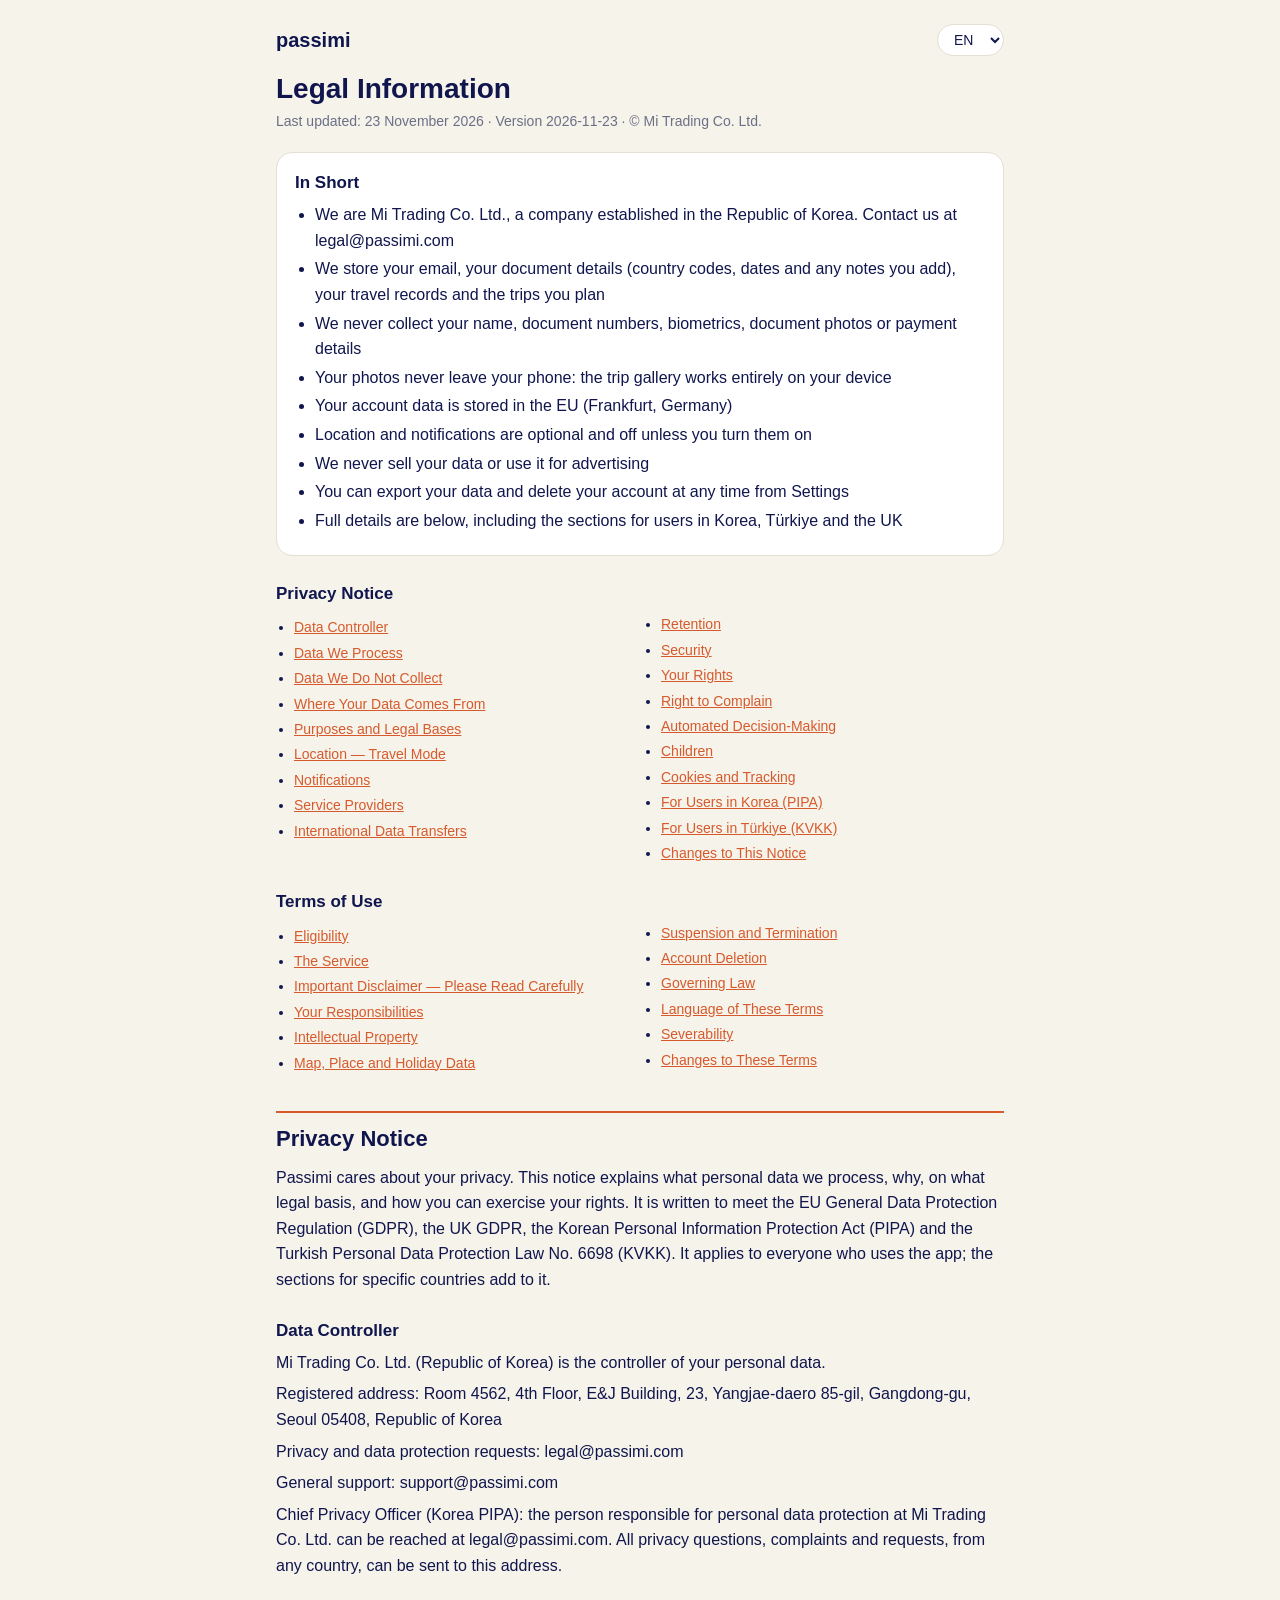
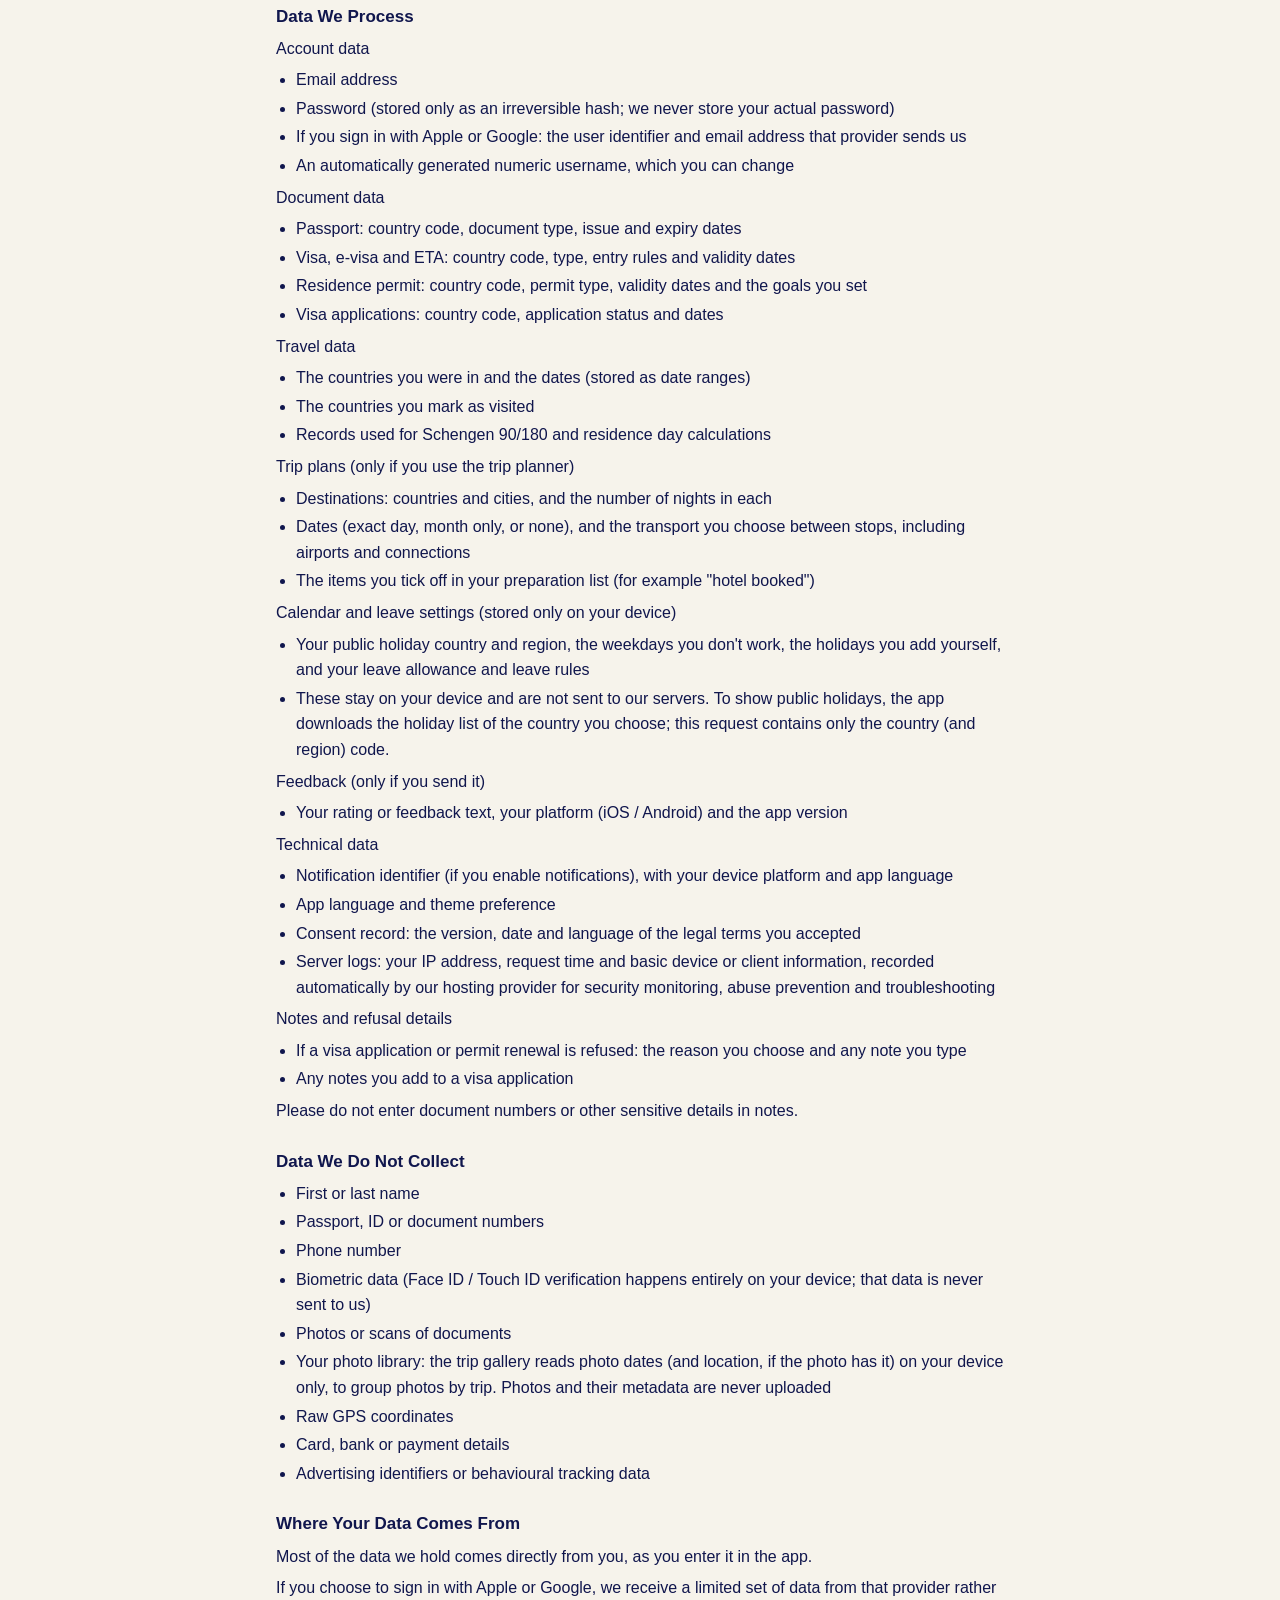
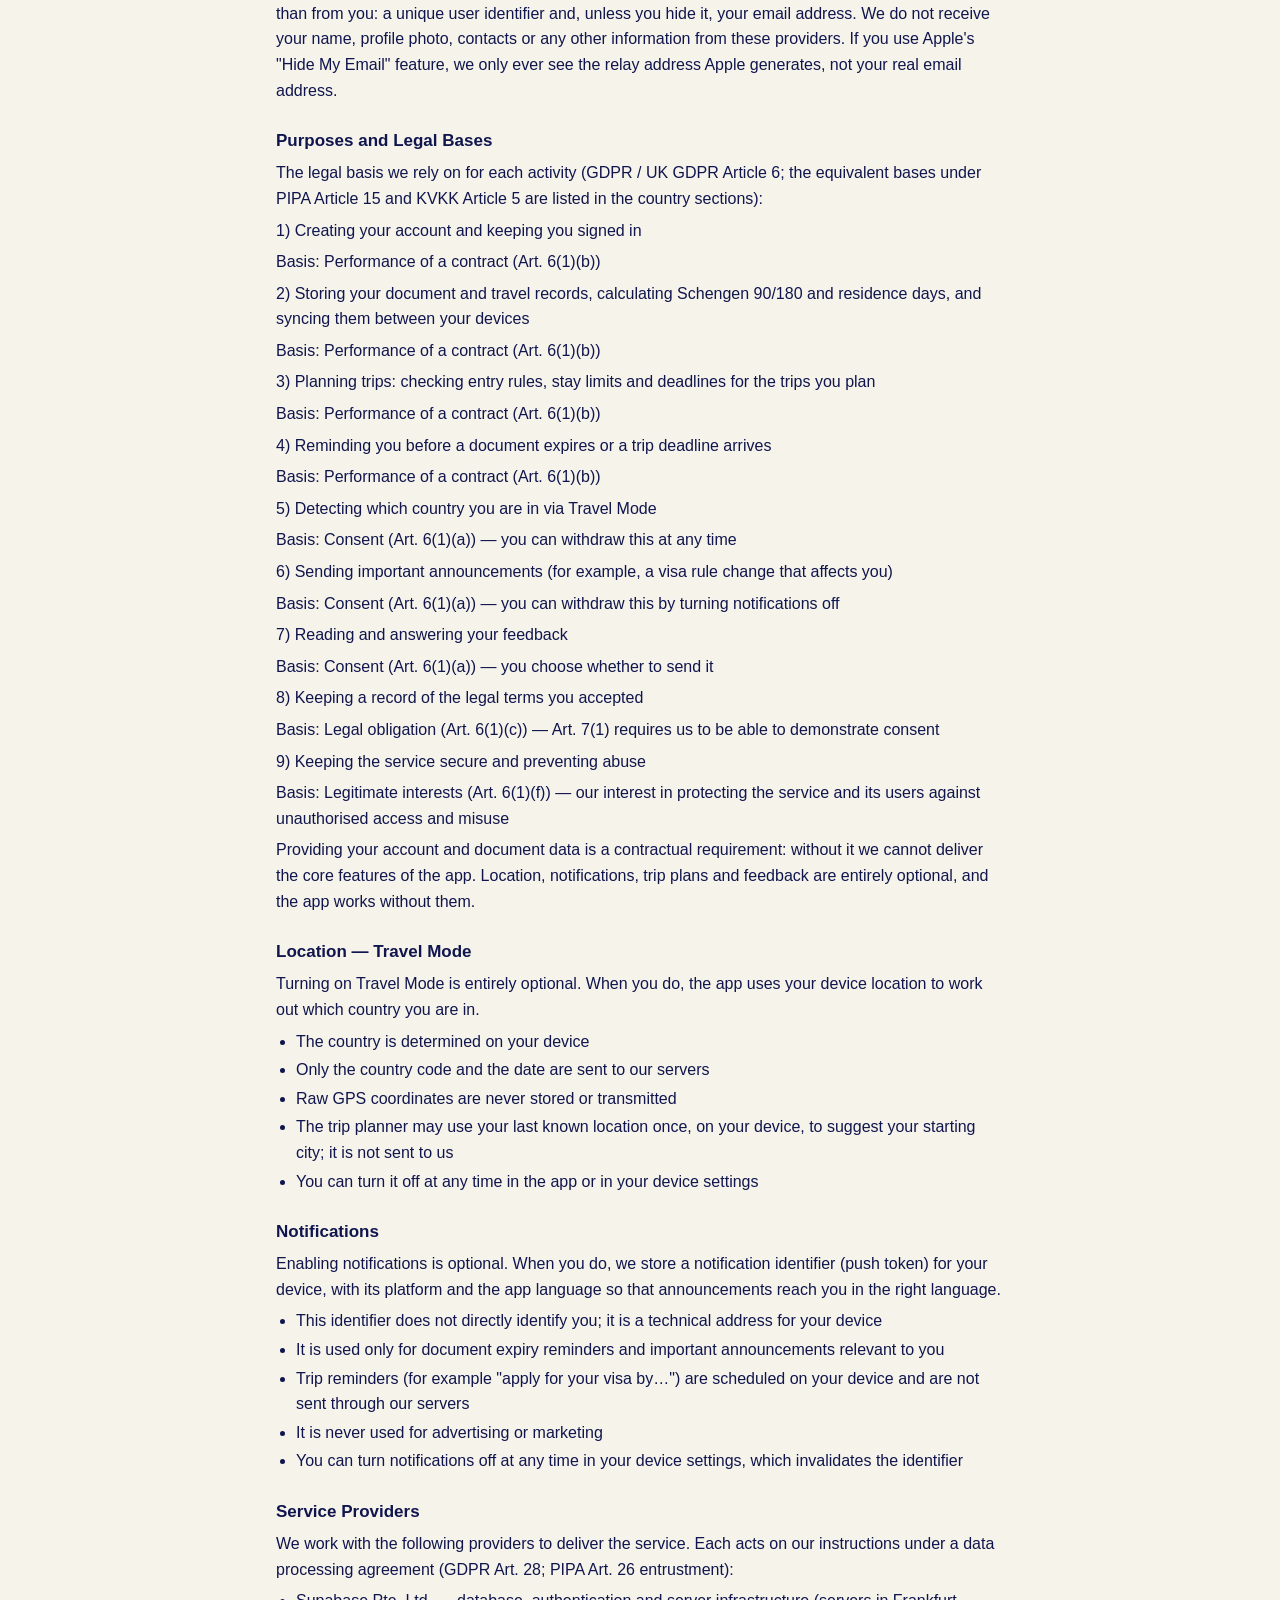
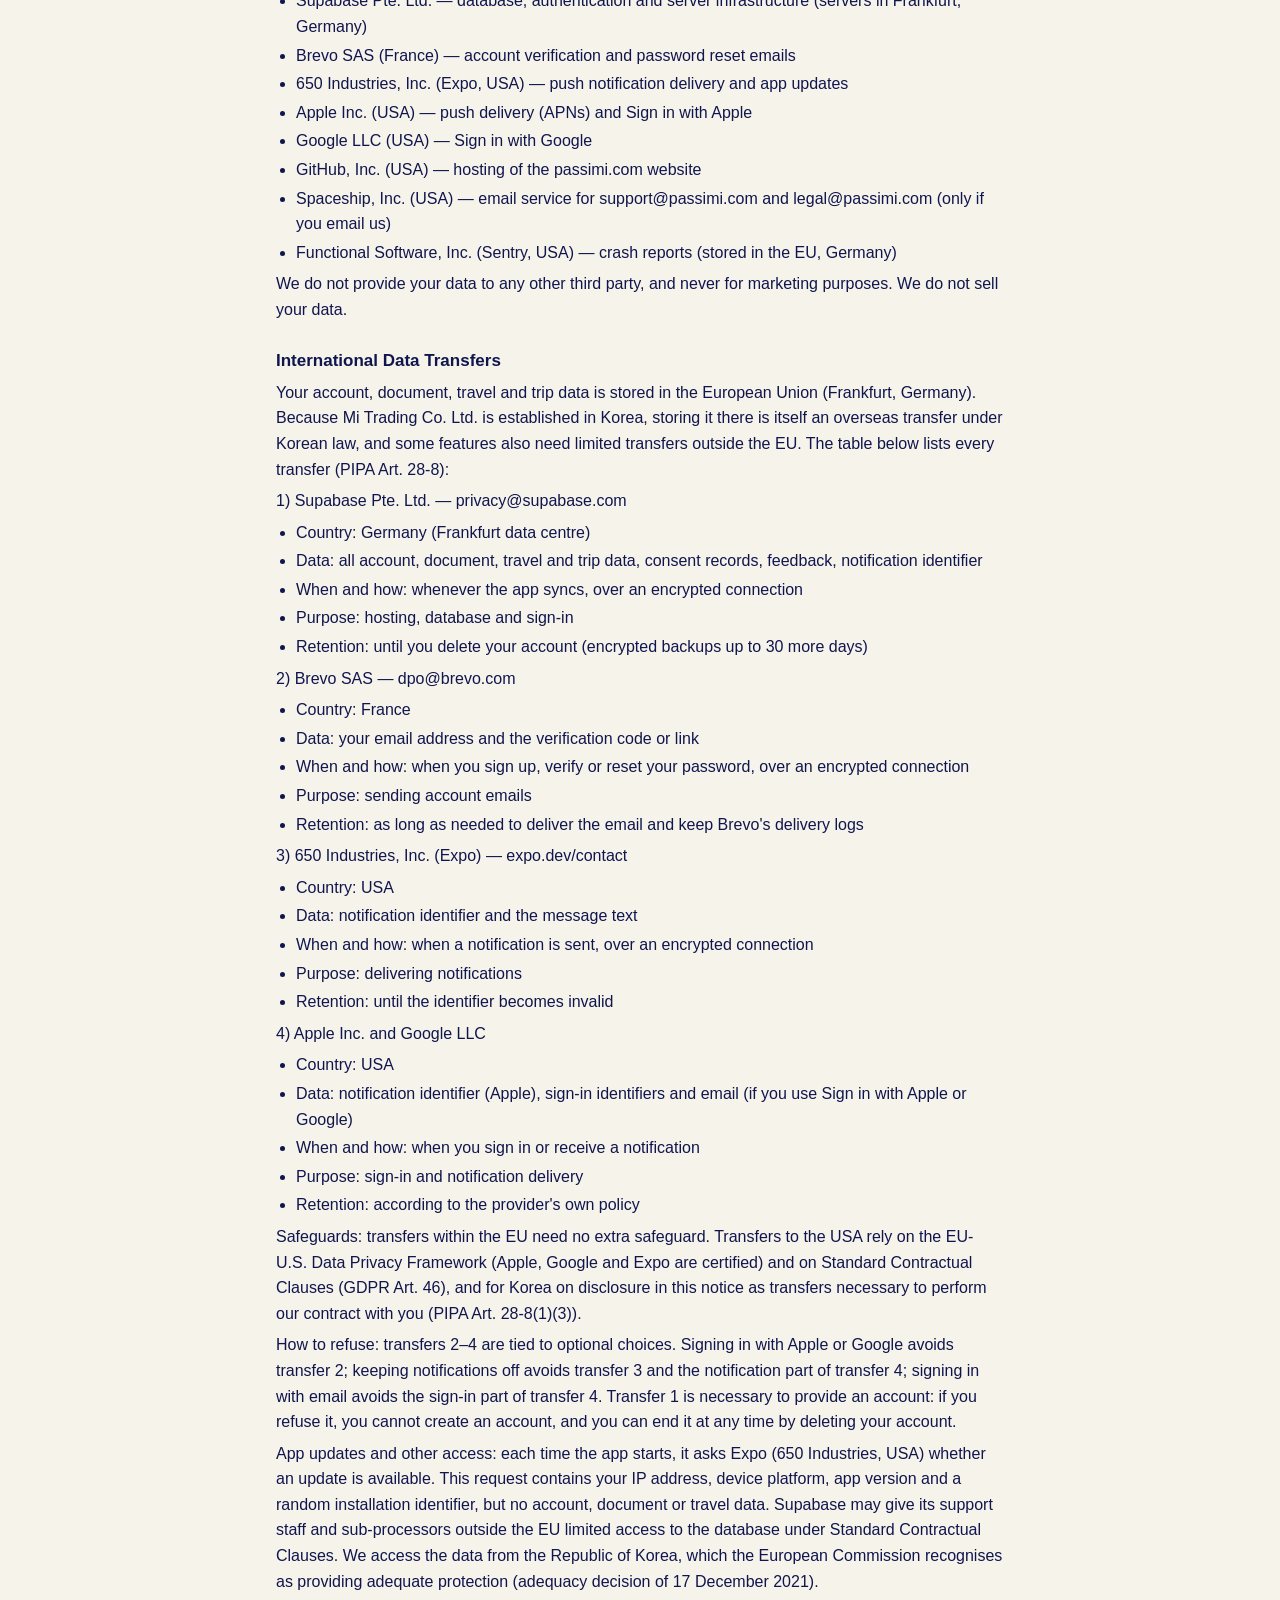
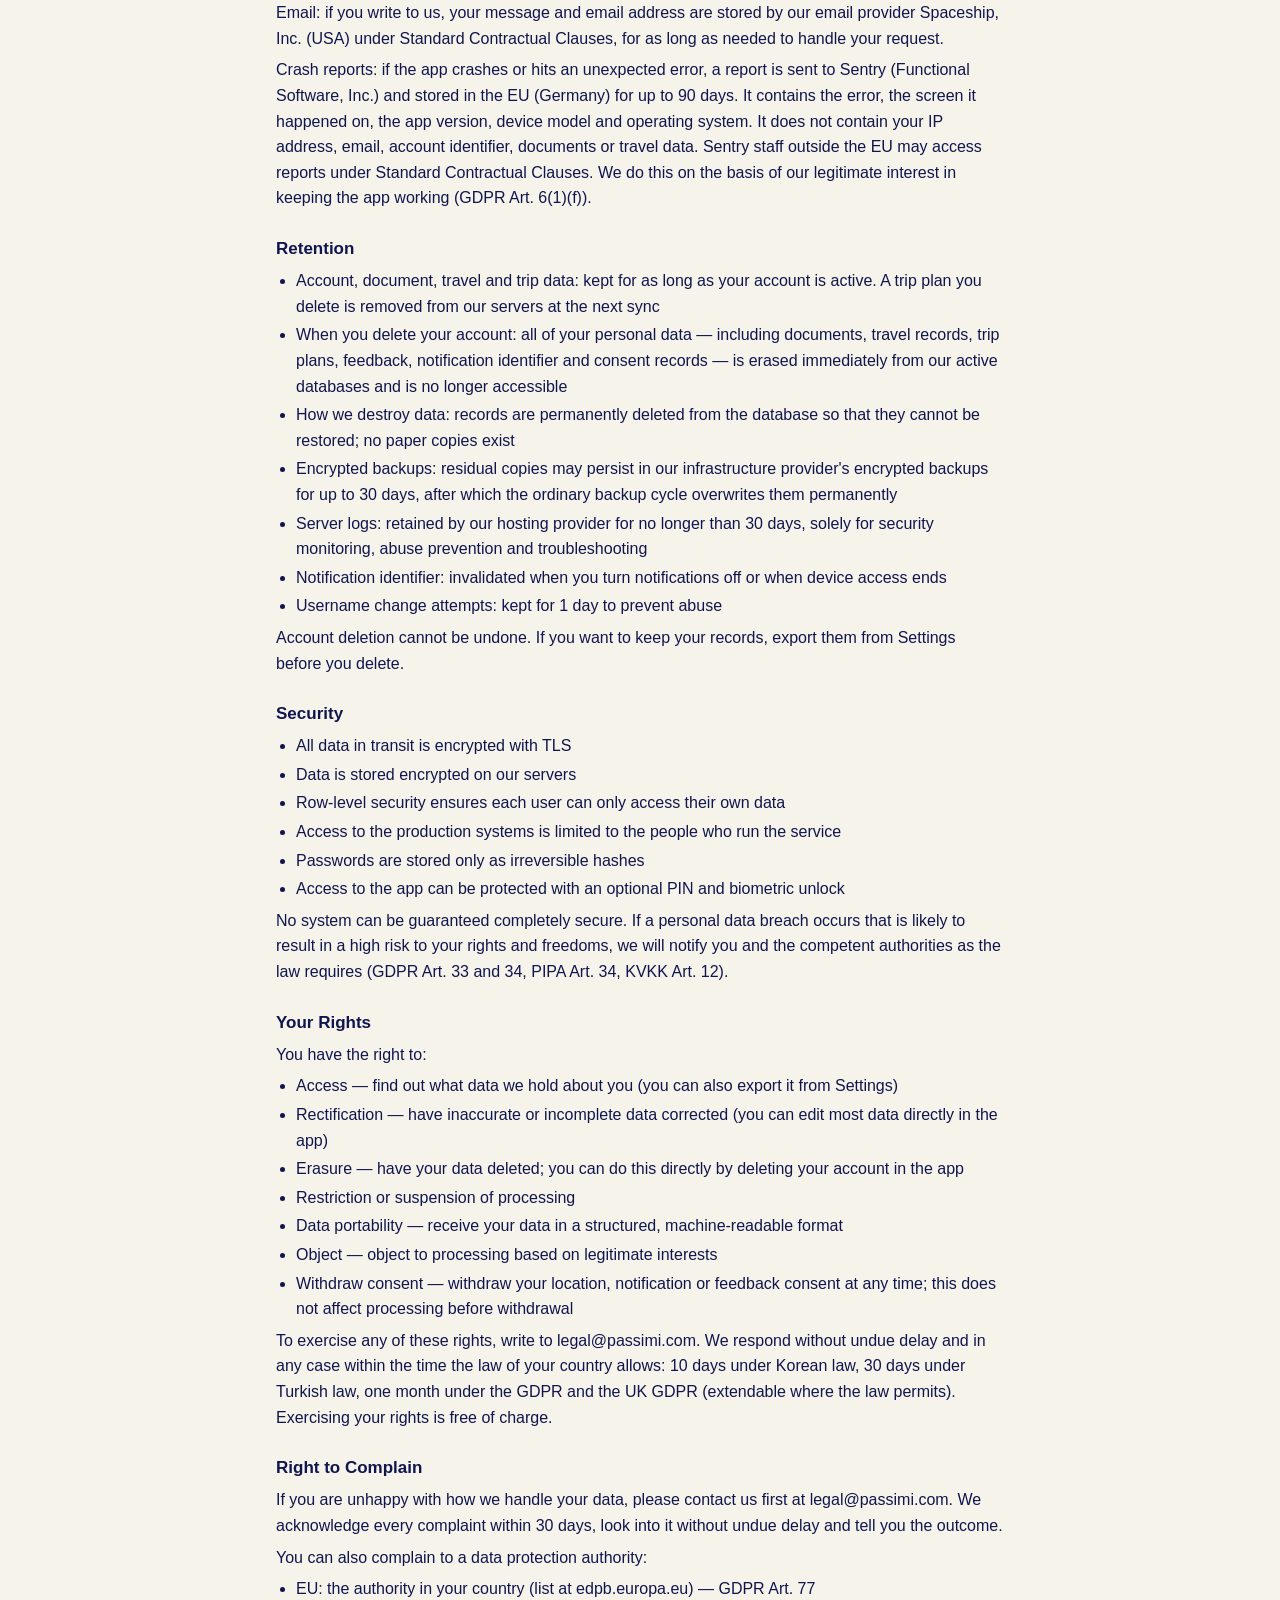
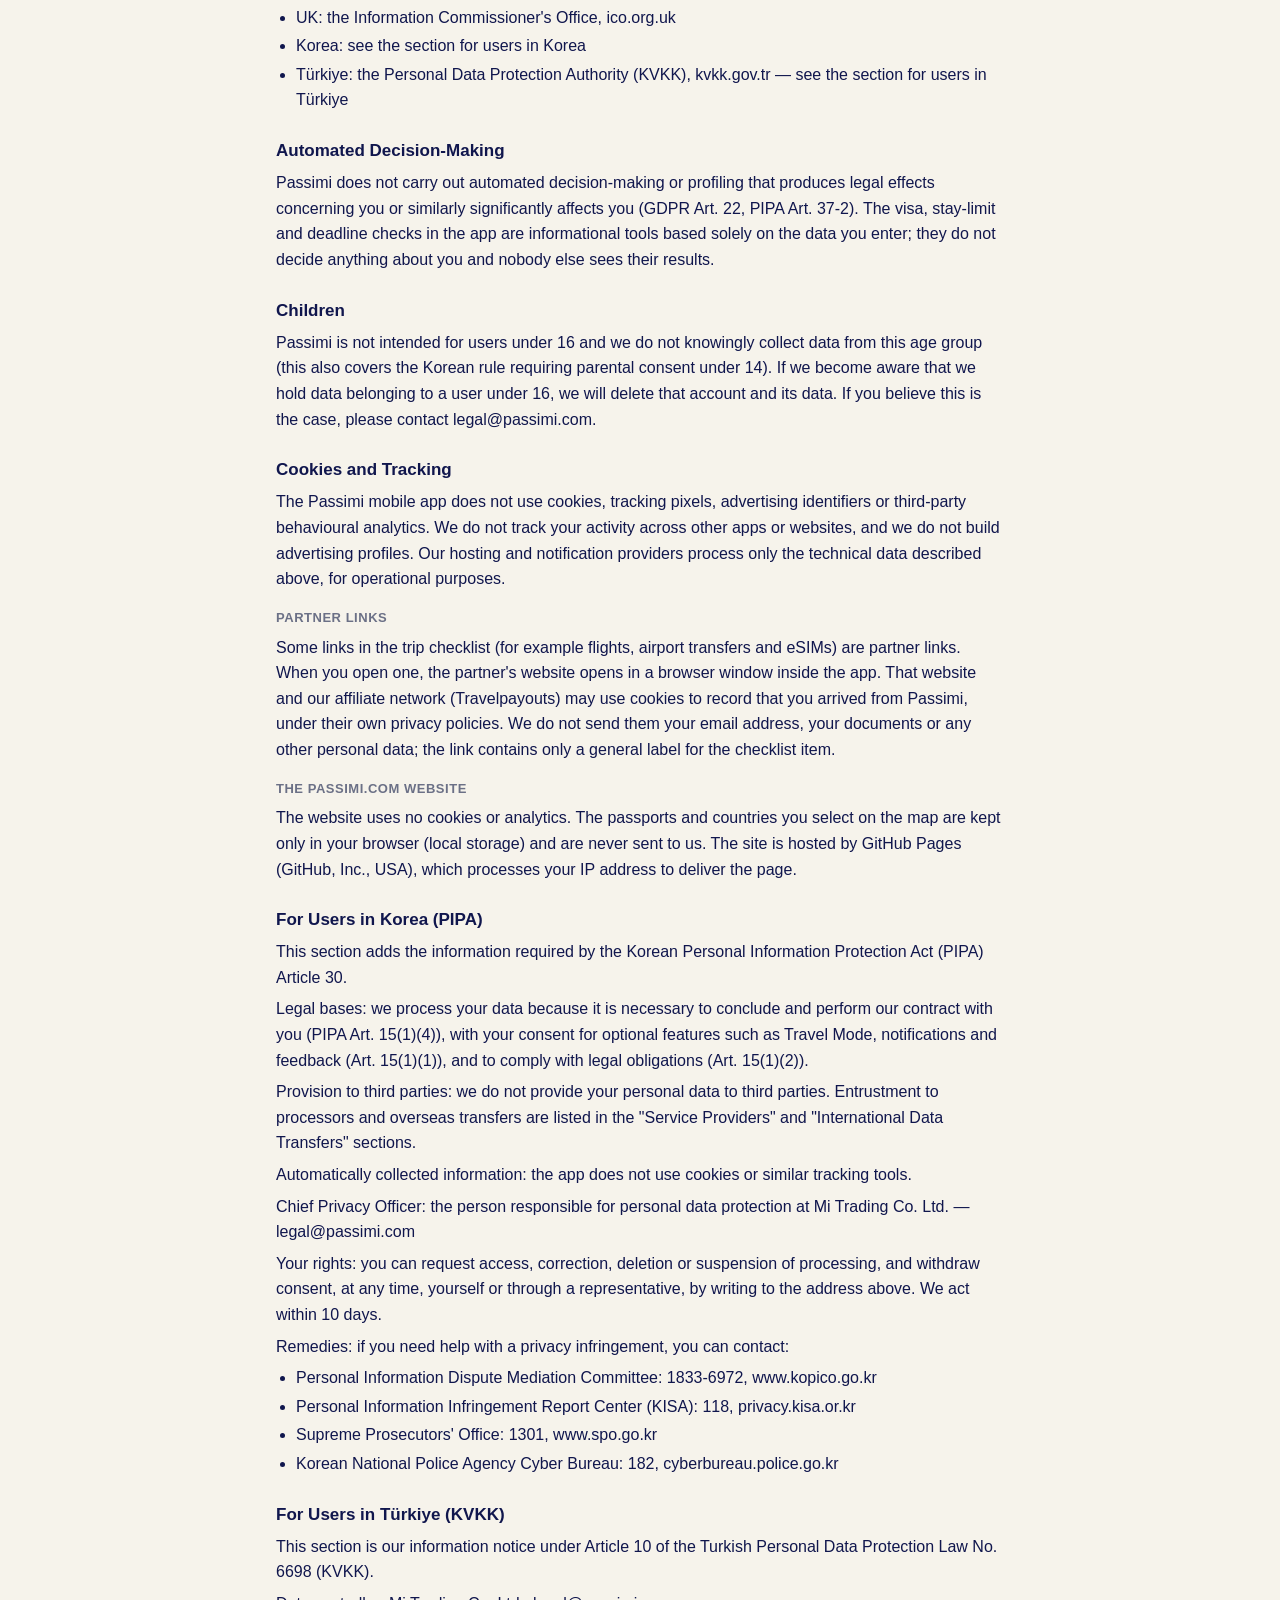
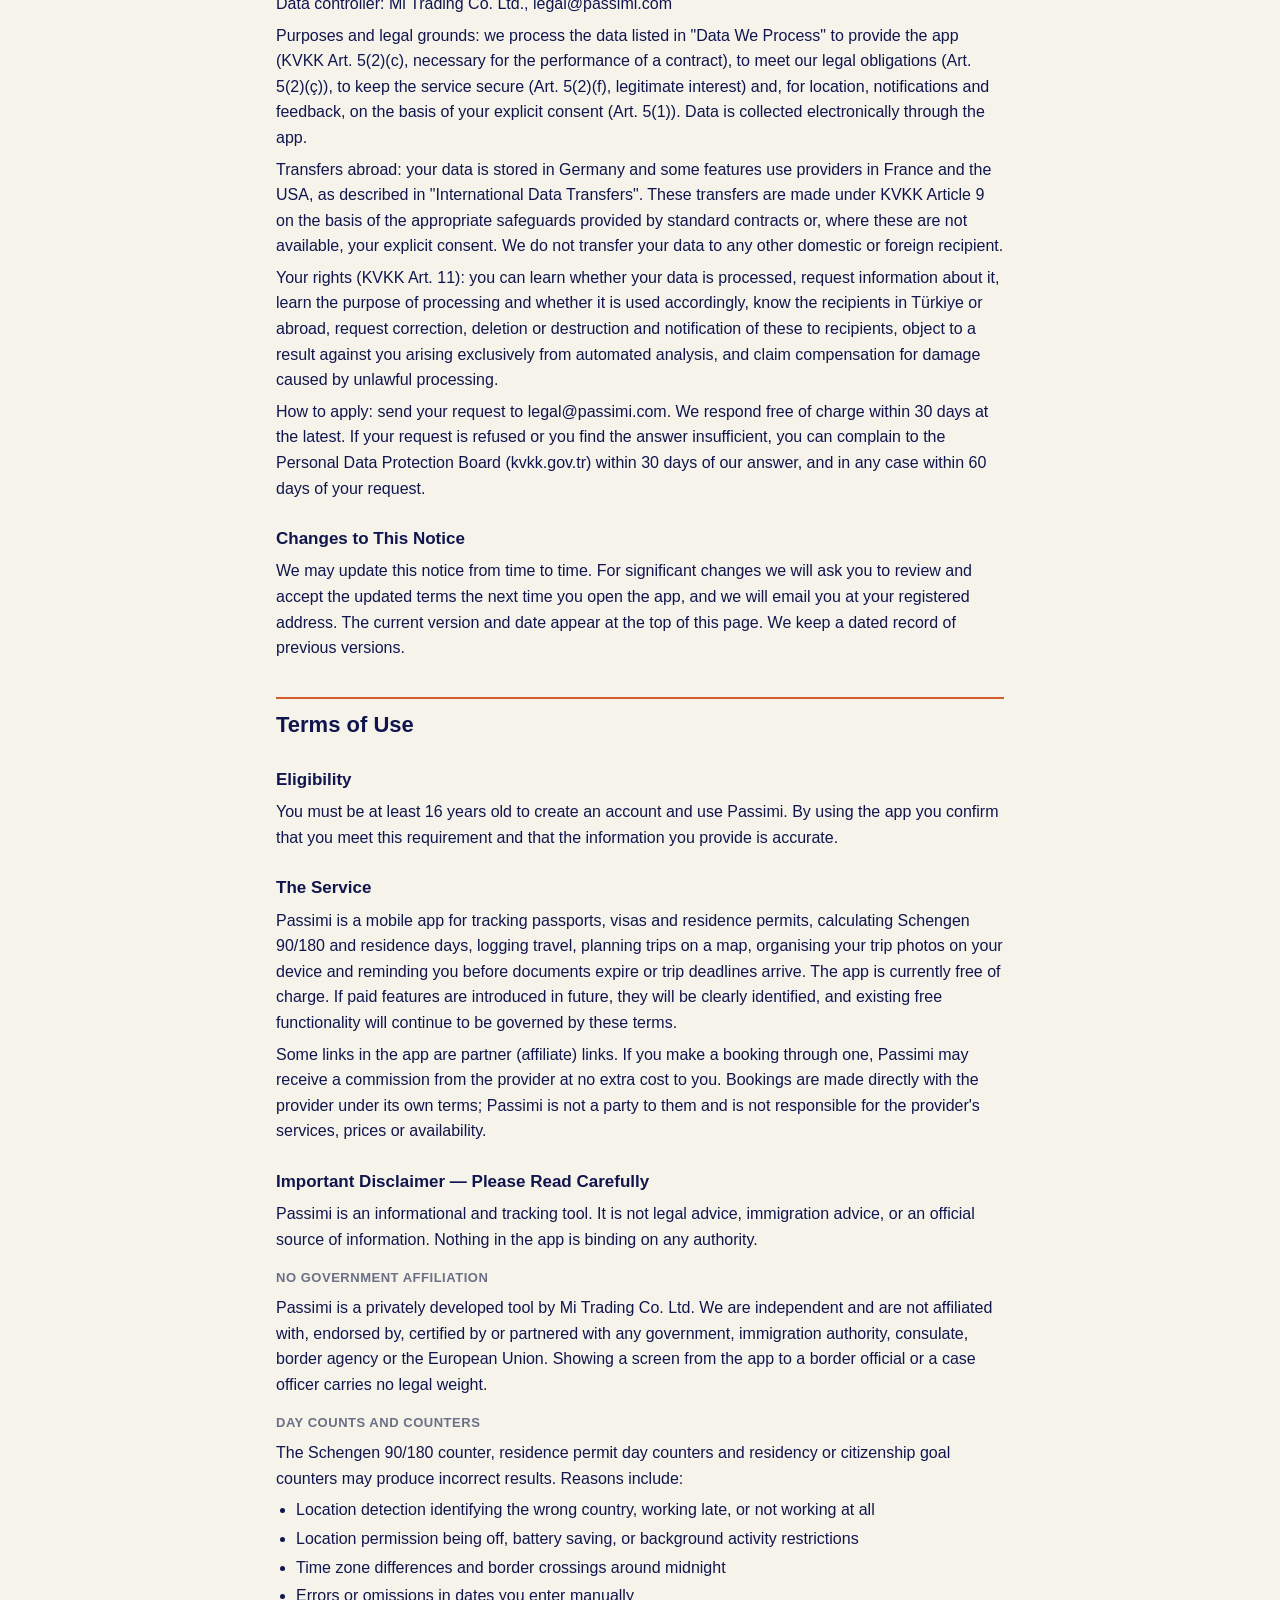
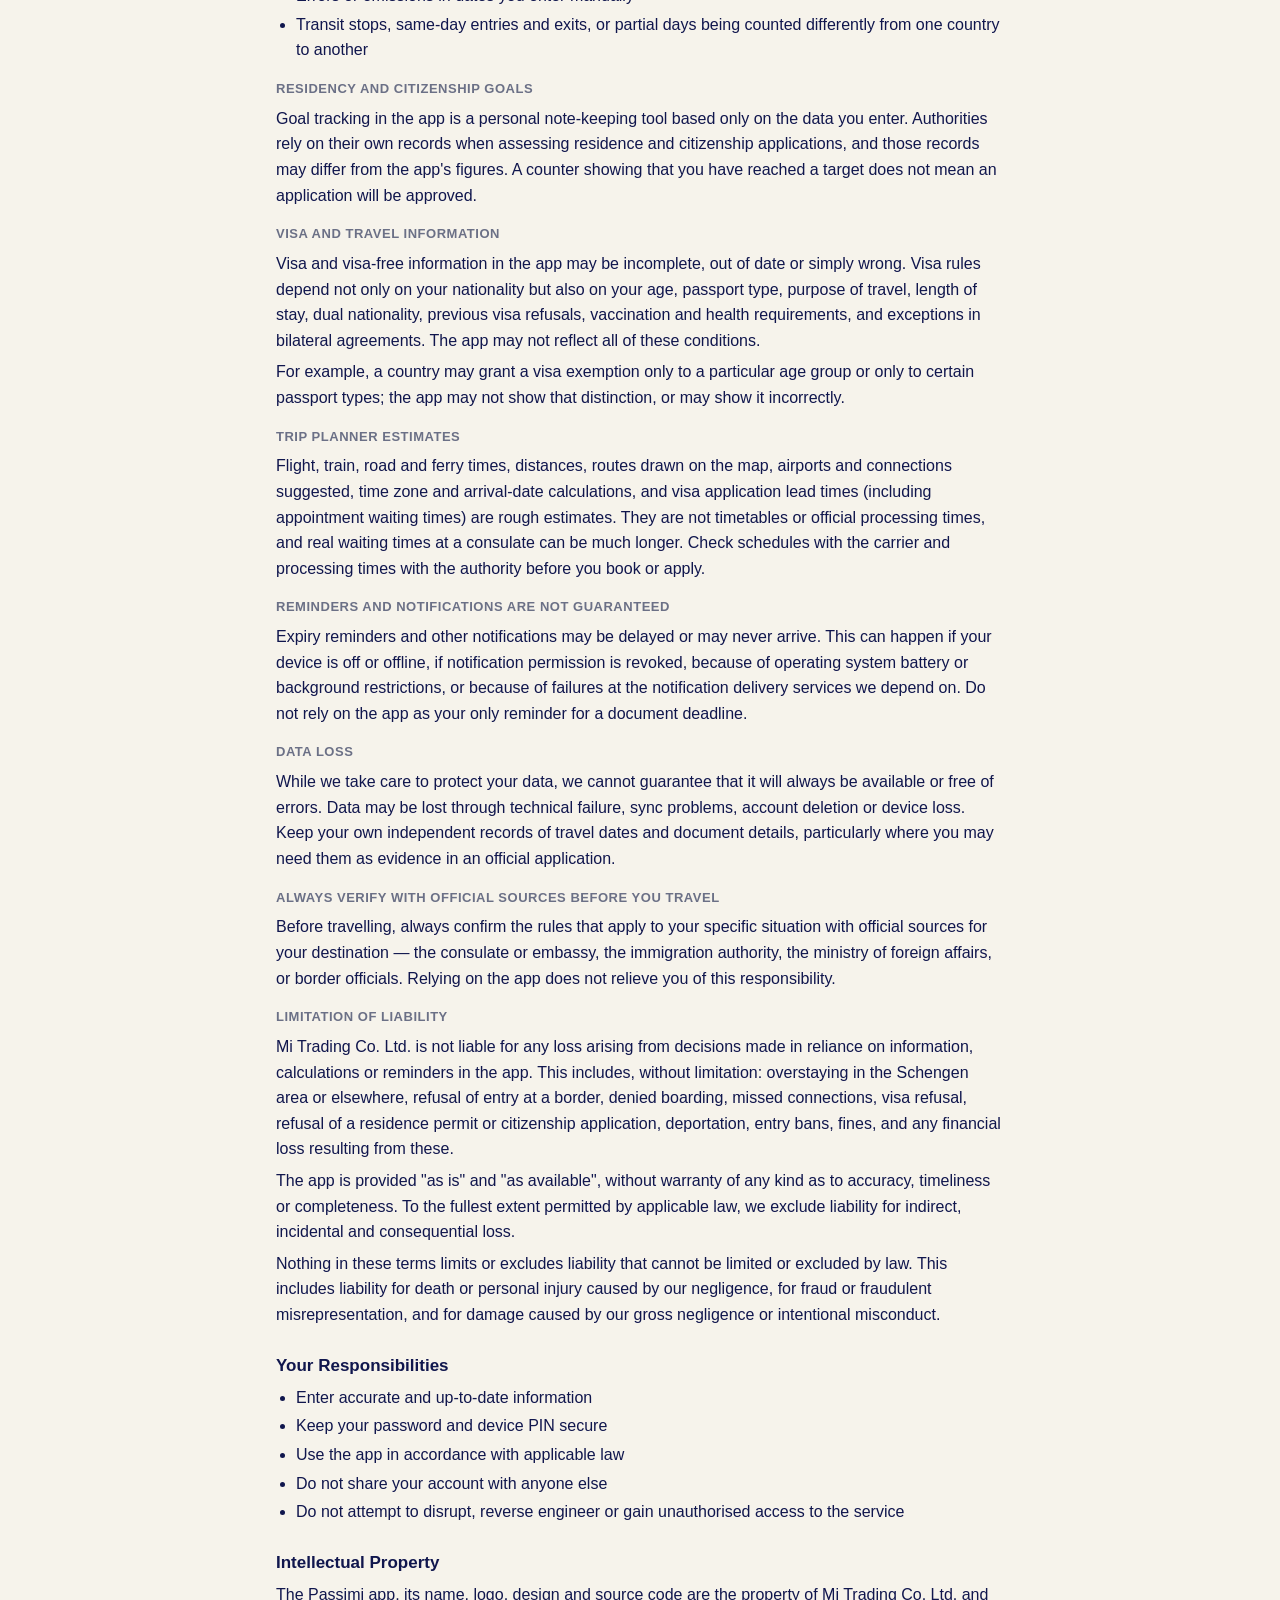
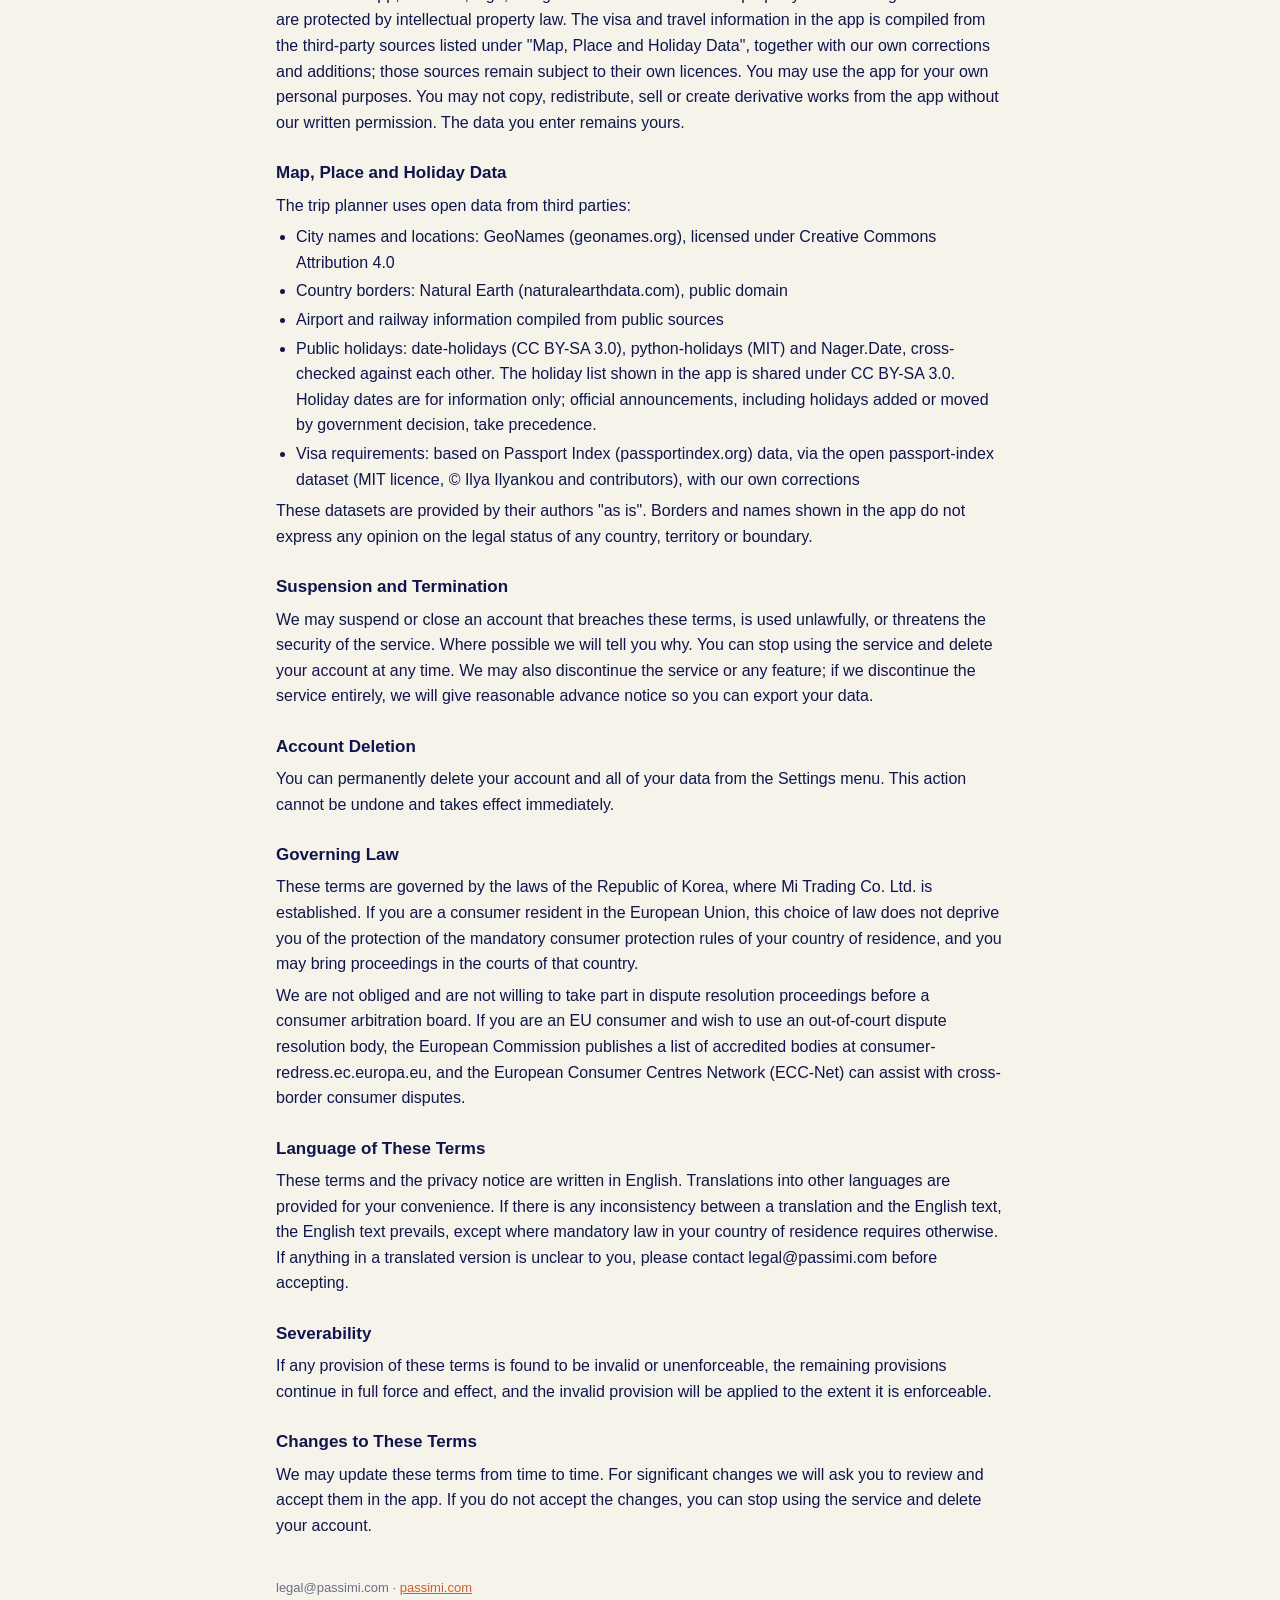
==== commit 1f282bcc: "site: 2026-11-23" ====
--- a/legal/index.html
+++ b/legal/index.html
@@ -36,7 +36,7 @@
 <div class="meta">Last updated: 23 November 2026 · Version 2026-11-23 · © Mi Trading Co. Ltd.</div>
 <div class="card"><h3 style="margin-top:0">In Short</h3><ul><li>We are Mi Trading Co. Ltd., a company established in the Republic of Korea. Contact us at legal@passimi.com</li><li>We store your email, your document details (country codes, dates and any notes you add), your travel records and the trips you plan</li><li>We never collect your name, document numbers, biometrics, document photos or payment details</li><li>Your photos never leave your phone: the trip gallery works entirely on your device</li><li>Your account data is stored in the EU (Frankfurt, Germany)</li><li>Location and notifications are optional and off unless you turn them on</li><li>We never sell your data or use it for advertising</li><li>You can export your data and delete your account at any time from Settings</li><li>Full details are below, including the sections for users in Korea, Türkiye and the UK</li></ul></div>
 <nav><h3>Privacy Notice</h3><ul><li><a href="#controller">Data Controller</a></li><li><a href="#collected">Data We Process</a></li><li><a href="#notCollected">Data We Do Not Collect</a></li><li><a href="#source">Where Your Data Comes From</a></li><li><a href="#purposes">Purposes and Legal Bases</a></li><li><a href="#location">Location — Travel Mode</a></li><li><a href="#notifications">Notifications</a></li><li><a href="#processors">Service Providers</a></li><li><a href="#transfer">International Data Transfers</a></li><li><a href="#retention">Retention</a></li><li><a href="#security">Security</a></li><li><a href="#rights">Your Rights</a></li><li><a href="#complaint">Right to Complain</a></li><li><a href="#automated">Automated Decision-Making</a></li><li><a href="#children">Children</a></li><li><a href="#cookies">Cookies and Tracking</a></li><li><a href="#korea">For Users in Korea (PIPA)</a></li><li><a href="#turkey">For Users in Türkiye (KVKK)</a></li><li><a href="#changes">Changes to This Notice</a></li></ul><h3>Terms of Use</h3><ul><li><a href="#eligibility">Eligibility</a></li><li><a href="#service">The Service</a></li><li><a href="#disclaimer">Important Disclaimer — Please Read Carefully</a></li><li><a href="#obligations">Your Responsibilities</a></li><li><a href="#ip">Intellectual Property</a></li><li><a href="#dataSources">Map, Place and Holiday Data</a></li><li><a href="#suspension">Suspension and Termination</a></li><li><a href="#deletion">Account Deletion</a></li><li><a href="#governingLaw">Governing Law</a></li><li><a href="#language">Language of These Terms</a></li><li><a href="#severability">Severability</a></li><li><a href="#termsChanges">Changes to These Terms</a></li></ul></nav>
-<h2 id="privacy">Privacy Notice</h2><p>Passimi cares about your privacy. This notice explains what personal data we process, why, on what legal basis, and how you can exercise your rights. It is written to meet the EU General Data Protection Regulation (GDPR), the UK GDPR, the Korean Personal Information Protection Act (PIPA) and the Turkish Personal Data Protection Law No. 6698 (KVKK). It applies to everyone who uses the app; the sections for specific countries add to it.</p><section id="controller"><h3>Data Controller</h3><p>Mi Trading Co. Ltd. (Republic of Korea) is the controller of your personal data.</p><p>Registered address: Room 4562, 4th Floor, E&amp;J Building, 23, Yangjae-daero 85-gil, Gangdong-gu, Seoul 05408, Republic of Korea</p><p>Privacy and data protection requests: legal@passimi.com</p><p>General support: support@passimi.com</p><p>Chief Privacy Officer (Korea PIPA): the person responsible for personal data protection at Mi Trading Co. Ltd. can be reached at legal@passimi.com. All privacy questions, complaints and requests, from any country, can be sent to this address.</p></section><section id="collected"><h3>Data We Process</h3><p>Account data</p><ul><li>Email address</li><li>Password (stored only as an irreversible hash; we never store your actual password)</li><li>If you sign in with Apple or Google: the user identifier and email address that provider sends us</li><li>An automatically generated numeric username, which you can change</li></ul><p>Document data</p><ul><li>Passport: country code, document type, issue and expiry dates</li><li>Visa, e-visa and ETA: country code, type, entry rules and validity dates</li><li>Residence permit: country code, permit type, validity dates and the goals you set</li><li>Visa applications: country code, application status and dates</li></ul><p>Travel data</p><ul><li>The countries you were in and the dates (stored as date ranges)</li><li>The countries you mark as visited</li><li>Records used for Schengen 90/180 and residence day calculations</li></ul><p>Trip plans (only if you use the trip planner)</p><ul><li>Destinations: countries and cities, and the number of nights in each</li><li>Dates (exact day, month only, or none), and the transport you choose between stops, including airports and connections</li><li>The items you tick off in your preparation list (for example "hotel booked")</li></ul><p>Calendar and leave settings (stored only on your device)</p><ul><li>Your public holiday country and region, the weekdays you don't work, the holidays you add yourself, and your leave allowance and leave rules</li><li>These stay on your device and are not sent to our servers. To show public holidays, the app downloads the holiday list of the country you choose; this request contains only the country (and region) code.</li></ul><p>Feedback (only if you send it)</p><ul><li>Your rating or feedback text, your platform (iOS / Android) and the app version</li></ul><p>Technical data</p><ul><li>Notification identifier (if you enable notifications), with your device platform and app language</li><li>App language and theme preference</li><li>Consent record: the version, date and language of the legal terms you accepted</li><li>Server logs: your IP address, request time and basic device or client information, recorded automatically by our hosting provider for security monitoring, abuse prevention and troubleshooting</li></ul><p>Notes and refusal details</p><ul><li>If a visa application or permit renewal is refused: the reason you choose and any note you type</li><li>Any notes you add to a visa application</li></ul><p>Please do not enter document numbers or other sensitive details in notes.</p></section><section id="notCollected"><h3>Data We Do Not Collect</h3><ul><li>First or last name</li><li>Passport, ID or document numbers</li><li>Phone number</li><li>Biometric data (Face ID / Touch ID verification happens entirely on your device; that data is never sent to us)</li><li>Photos or scans of documents</li><li>Your photo library: the trip gallery reads photo dates (and location, if the photo has it) on your device only, to group photos by trip. Photos and their metadata are never uploaded</li><li>Raw GPS coordinates</li><li>Card, bank or payment details</li><li>Advertising identifiers or behavioural tracking data</li></ul></section><section id="source"><h3>Where Your Data Comes From</h3><p>Most of the data we hold comes directly from you, as you enter it in the app.</p><p>If you choose to sign in with Apple or Google, we receive a limited set of data from that provider rather than from you: a unique user identifier and, unless you hide it, your email address. We do not receive your name, profile photo, contacts or any other information from these providers. If you use Apple's "Hide My Email" feature, we only ever see the relay address Apple generates, not your real email address.</p></section><section id="purposes"><h3>Purposes and Legal Bases</h3><p>The legal basis we rely on for each activity (GDPR / UK GDPR Article 6; the equivalent bases under PIPA Article 15 and KVKK Article 5 are listed in the country sections):</p><p>1) Creating your account and keeping you signed in</p><p>Basis: Performance of a contract (Art. 6(1)(b))</p><p>2) Storing your document and travel records, calculating Schengen 90/180 and residence days, and syncing them between your devices</p><p>Basis: Performance of a contract (Art. 6(1)(b))</p><p>3) Planning trips: checking entry rules, stay limits and deadlines for the trips you plan</p><p>Basis: Performance of a contract (Art. 6(1)(b))</p><p>4) Reminding you before a document expires or a trip deadline arrives</p><p>Basis: Performance of a contract (Art. 6(1)(b))</p><p>5) Detecting which country you are in via Travel Mode</p><p>Basis: Consent (Art. 6(1)(a)) — you can withdraw this at any time</p><p>6) Sending important announcements (for example, a visa rule change that affects you)</p><p>Basis: Consent (Art. 6(1)(a)) — you can withdraw this by turning notifications off</p><p>7) Reading and answering your feedback</p><p>Basis: Consent (Art. 6(1)(a)) — you choose whether to send it</p><p>8) Keeping a record of the legal terms you accepted</p><p>Basis: Legal obligation (Art. 6(1)(c)) — Art. 7(1) requires us to be able to demonstrate consent</p><p>9) Keeping the service secure and preventing abuse</p><p>Basis: Legitimate interests (Art. 6(1)(f)) — our interest in protecting the service and its users against unauthorised access and misuse</p><p>Providing your account and document data is a contractual requirement: without it we cannot deliver the core features of the app. Location, notifications, trip plans and feedback are entirely optional, and the app works without them.</p></section><section id="location"><h3>Location — Travel Mode</h3><p>Turning on Travel Mode is entirely optional. When you do, the app uses your device location to work out which country you are in.</p><ul><li>The country is determined on your device</li><li>Only the country code and the date are sent to our servers</li><li>Raw GPS coordinates are never stored or transmitted</li><li>The trip planner may use your last known location once, on your device, to suggest your starting city; it is not sent to us</li><li>You can turn it off at any time in the app or in your device settings</li></ul></section><section id="notifications"><h3>Notifications</h3><p>Enabling notifications is optional. When you do, we store a notification identifier (push token) for your device, with its platform and the app language so that announcements reach you in the right language.</p><ul><li>This identifier does not directly identify you; it is a technical address for your device</li><li>It is used only for document expiry reminders and important announcements relevant to you</li><li>Trip reminders (for example "apply for your visa by…") are scheduled on your device and are not sent through our servers</li><li>It is never used for advertising or marketing</li><li>You can turn notifications off at any time in your device settings, which invalidates the identifier</li></ul></section><section id="processors"><h3>Service Providers</h3><p>We work with the following providers to deliver the service. Each acts on our instructions under a data processing agreement (GDPR Art. 28; PIPA Art. 26 entrustment):</p><ul><li>Supabase Pte. Ltd. — database, authentication and server infrastructure (servers in Frankfurt, Germany)</li><li>Brevo SAS (France) — account verification and password reset emails</li><li>650 Industries, Inc. (Expo, USA) — push notification delivery and app updates</li><li>Apple Inc. (USA) — push delivery (APNs) and Sign in with Apple</li><li>Google LLC (USA) — Sign in with Google</li><li>GitHub, Inc. (USA) — hosting of the passimi.com website</li><li>Spaceship, Inc. (USA) — email service for support@passimi.com and legal@passimi.com (only if you email us)</li></ul><p>We do not provide your data to any other third party, and never for marketing purposes. We do not sell your data.</p></section><section id="transfer"><h3>International Data Transfers</h3><p>Your account, document, travel and trip data is stored in the European Union (Frankfurt, Germany). Because Mi Trading Co. Ltd. is established in Korea, storing it there is itself an overseas transfer under Korean law, and some features also need limited transfers outside the EU. The table below lists every transfer (PIPA Art. 28-8):</p><p>1) Supabase Pte. Ltd. — privacy@supabase.com</p><ul><li>Country: Germany (Frankfurt data centre)</li><li>Data: all account, document, travel and trip data, consent records, feedback, notification identifier</li><li>When and how: whenever the app syncs, over an encrypted connection</li><li>Purpose: hosting, database and sign-in</li><li>Retention: until you delete your account (encrypted backups up to 30 more days)</li></ul><p>2) Brevo SAS — dpo@brevo.com</p><ul><li>Country: France</li><li>Data: your email address and the verification code or link</li><li>When and how: when you sign up, verify or reset your password, over an encrypted connection</li><li>Purpose: sending account emails</li><li>Retention: as long as needed to deliver the email and keep Brevo's delivery logs</li></ul><p>3) 650 Industries, Inc. (Expo) — expo.dev/contact</p><ul><li>Country: USA</li><li>Data: notification identifier and the message text</li><li>When and how: when a notification is sent, over an encrypted connection</li><li>Purpose: delivering notifications</li><li>Retention: until the identifier becomes invalid</li></ul><p>4) Apple Inc. and Google LLC</p><ul><li>Country: USA</li><li>Data: notification identifier (Apple), sign-in identifiers and email (if you use Sign in with Apple or Google)</li><li>When and how: when you sign in or receive a notification</li><li>Purpose: sign-in and notification delivery</li><li>Retention: according to the provider's own policy</li></ul><p>Safeguards: transfers within the EU need no extra safeguard. Transfers to the USA rely on the EU-U.S. Data Privacy Framework (Apple, Google and Expo are certified) and on Standard Contractual Clauses (GDPR Art. 46), and for Korea on disclosure in this notice as transfers necessary to perform our contract with you (PIPA Art. 28-8(1)(3)).</p><p>How to refuse: transfers 2–4 are tied to optional choices. Signing in with Apple or Google avoids transfer 2; keeping notifications off avoids transfer 3 and the notification part of transfer 4; signing in with email avoids the sign-in part of transfer 4. Transfer 1 is necessary to provide an account: if you refuse it, you cannot create an account, and you can end it at any time by deleting your account.</p><p>App updates and other access: each time the app starts, it asks Expo (650 Industries, USA) whether an update is available. This request contains your IP address, device platform, app version and a random installation identifier, but no account, document or travel data. Supabase may give its support staff and sub-processors outside the EU limited access to the database under Standard Contractual Clauses. We access the data from the Republic of Korea, which the European Commission recognises as providing adequate protection (adequacy decision of 17 December 2021).</p><p>Email: if you write to us, your message and email address are stored by our email provider Spaceship, Inc. (USA) under Standard Contractual Clauses, for as long as needed to handle your request.</p></section><section id="retention"><h3>Retention</h3><ul><li>Account, document, travel and trip data: kept for as long as your account is active. A trip plan you delete is removed from our servers at the next sync</li><li>When you delete your account: all of your personal data — including documents, travel records, trip plans, feedback, notification identifier and consent records — is erased immediately from our active databases and is no longer accessible</li><li>How we destroy data: records are permanently deleted from the database so that they cannot be restored; no paper copies exist</li><li>Encrypted backups: residual copies may persist in our infrastructure provider's encrypted backups for up to 30 days, after which the ordinary backup cycle overwrites them permanently</li><li>Server logs: retained by our hosting provider for no longer than 30 days, solely for security monitoring, abuse prevention and troubleshooting</li><li>Notification identifier: invalidated when you turn notifications off or when device access ends</li><li>Username change attempts: kept for 1 day to prevent abuse</li></ul><p>Account deletion cannot be undone. If you want to keep your records, export them from Settings before you delete.</p></section><section id="security"><h3>Security</h3><ul><li>All data in transit is encrypted with TLS</li><li>Data is stored encrypted on our servers</li><li>Row-level security ensures each user can only access their own data</li><li>Access to the production systems is limited to the people who run the service</li><li>Passwords are stored only as irreversible hashes</li><li>Access to the app can be protected with an optional PIN and biometric unlock</li></ul><p>No system can be guaranteed completely secure. If a personal data breach occurs that is likely to result in a high risk to your rights and freedoms, we will notify you and the competent authorities as the law requires (GDPR Art. 33 and 34, PIPA Art. 34, KVKK Art. 12).</p></section><section id="rights"><h3>Your Rights</h3><p>You have the right to:</p><ul><li>Access — find out what data we hold about you (you can also export it from Settings)</li><li>Rectification — have inaccurate or incomplete data corrected (you can edit most data directly in the app)</li><li>Erasure — have your data deleted; you can do this directly by deleting your account in the app</li><li>Restriction or suspension of processing</li><li>Data portability — receive your data in a structured, machine-readable format</li><li>Object — object to processing based on legitimate interests</li><li>Withdraw consent — withdraw your location, notification or feedback consent at any time; this does not affect processing before withdrawal</li></ul><p>To exercise any of these rights, write to legal@passimi.com. We respond without undue delay and in any case within the time the law of your country allows: 10 days under Korean law, 30 days under Turkish law, one month under the GDPR and the UK GDPR (extendable where the law permits). Exercising your rights is free of charge.</p></section><section id="complaint"><h3>Right to Complain</h3><p>If you are unhappy with how we handle your data, please contact us first at legal@passimi.com. We acknowledge every complaint within 30 days, look into it without undue delay and tell you the outcome.</p><p>You can also complain to a data protection authority:</p><ul><li>EU: the authority in your country (list at edpb.europa.eu) — GDPR Art. 77</li><li>UK: the Information Commissioner's Office, ico.org.uk</li><li>Korea: see the section for users in Korea</li><li>Türkiye: the Personal Data Protection Authority (KVKK), kvkk.gov.tr — see the section for users in Türkiye</li></ul></section><section id="automated"><h3>Automated Decision-Making</h3><p>Passimi does not carry out automated decision-making or profiling that produces legal effects concerning you or similarly significantly affects you (GDPR Art. 22, PIPA Art. 37-2). The visa, stay-limit and deadline checks in the app are informational tools based solely on the data you enter; they do not decide anything about you and nobody else sees their results.</p></section><section id="children"><h3>Children</h3><p>Passimi is not intended for users under 16 and we do not knowingly collect data from this age group (this also covers the Korean rule requiring parental consent under 14). If we become aware that we hold data belonging to a user under 16, we will delete that account and its data. If you believe this is the case, please contact legal@passimi.com.</p></section><section id="cookies"><h3>Cookies and Tracking</h3><p>The Passimi mobile app does not use cookies, tracking pixels, advertising identifiers or third-party behavioural analytics. We do not track your activity across other apps or websites, and we do not build advertising profiles. Our hosting and notification providers process only the technical data described above, for operational purposes.</p><h4>PARTNER LINKS</h4><p>Some links in the trip checklist (for example flights, airport transfers and eSIMs) are partner links. When you open one, the partner's website opens in a browser window inside the app. That website and our affiliate network (Travelpayouts) may use cookies to record that you arrived from Passimi, under their own privacy policies. We do not send them your email address, your documents or any other personal data; the link contains only a general label for the checklist item.</p><h4>THE PASSIMI.COM WEBSITE</h4><p>The website uses no cookies or analytics. The passports and countries you select on the map are kept only in your browser (local storage) and are never sent to us. The site is hosted by GitHub Pages (GitHub, Inc., USA), which processes your IP address to deliver the page.</p></section><section id="korea"><h3>For Users in Korea (PIPA)</h3><p>This section adds the information required by the Korean Personal Information Protection Act (PIPA) Article 30.</p><p>Legal bases: we process your data because it is necessary to conclude and perform our contract with you (PIPA Art. 15(1)(4)), with your consent for optional features such as Travel Mode, notifications and feedback (Art. 15(1)(1)), and to comply with legal obligations (Art. 15(1)(2)).</p><p>Provision to third parties: we do not provide your personal data to third parties. Entrustment to processors and overseas transfers are listed in the "Service Providers" and "International Data Transfers" sections.</p><p>Automatically collected information: the app does not use cookies or similar tracking tools.</p><p>Chief Privacy Officer: the person responsible for personal data protection at Mi Trading Co. Ltd. — legal@passimi.com</p><p>Your rights: you can request access, correction, deletion or suspension of processing, and withdraw consent, at any time, yourself or through a representative, by writing to the address above. We act within 10 days.</p><p>Remedies: if you need help with a privacy infringement, you can contact:</p><ul><li>Personal Information Dispute Mediation Committee: 1833-6972, www.kopico.go.kr</li><li>Personal Information Infringement Report Center (KISA): 118, privacy.kisa.or.kr</li><li>Supreme Prosecutors' Office: 1301, www.spo.go.kr</li><li>Korean National Police Agency Cyber Bureau: 182, cyberbureau.police.go.kr</li></ul></section><section id="turkey"><h3>For Users in Türkiye (KVKK)</h3><p>This section is our information notice under Article 10 of the Turkish Personal Data Protection Law No. 6698 (KVKK).</p><p>Data controller: Mi Trading Co. Ltd., legal@passimi.com</p><p>Purposes and legal grounds: we process the data listed in "Data We Process" to provide the app (KVKK Art. 5(2)(c), necessary for the performance of a contract), to meet our legal obligations (Art. 5(2)(ç)), to keep the service secure (Art. 5(2)(f), legitimate interest) and, for location, notifications and feedback, on the basis of your explicit consent (Art. 5(1)). Data is collected electronically through the app.</p><p>Transfers abroad: your data is stored in Germany and some features use providers in France and the USA, as described in "International Data Transfers". These transfers are made under KVKK Article 9 on the basis of the appropriate safeguards provided by standard contracts or, where these are not available, your explicit consent. We do not transfer your data to any other domestic or foreign recipient.</p><p>Your rights (KVKK Art. 11): you can learn whether your data is processed, request information about it, learn the purpose of processing and whether it is used accordingly, know the recipients in Türkiye or abroad, request correction, deletion or destruction and notification of these to recipients, object to a result against you arising exclusively from automated analysis, and claim compensation for damage caused by unlawful processing.</p><p>How to apply: send your request to legal@passimi.com. We respond free of charge within 30 days at the latest. If your request is refused or you find the answer insufficient, you can complain to the Personal Data Protection Board (kvkk.gov.tr) within 30 days of our answer, and in any case within 60 days of your request.</p></section><section id="changes"><h3>Changes to This Notice</h3><p>We may update this notice from time to time. For significant changes we will ask you to review and accept the updated terms the next time you open the app, and we will email you at your registered address. The current version and date appear at the top of this page. We keep a dated record of previous versions.</p></section>
+<h2 id="privacy">Privacy Notice</h2><p>Passimi cares about your privacy. This notice explains what personal data we process, why, on what legal basis, and how you can exercise your rights. It is written to meet the EU General Data Protection Regulation (GDPR), the UK GDPR, the Korean Personal Information Protection Act (PIPA) and the Turkish Personal Data Protection Law No. 6698 (KVKK). It applies to everyone who uses the app; the sections for specific countries add to it.</p><section id="controller"><h3>Data Controller</h3><p>Mi Trading Co. Ltd. (Republic of Korea) is the controller of your personal data.</p><p>Registered address: Room 4562, 4th Floor, E&amp;J Building, 23, Yangjae-daero 85-gil, Gangdong-gu, Seoul 05408, Republic of Korea</p><p>Privacy and data protection requests: legal@passimi.com</p><p>General support: support@passimi.com</p><p>Chief Privacy Officer (Korea PIPA): the person responsible for personal data protection at Mi Trading Co. Ltd. can be reached at legal@passimi.com. All privacy questions, complaints and requests, from any country, can be sent to this address.</p></section><section id="collected"><h3>Data We Process</h3><p>Account data</p><ul><li>Email address</li><li>Password (stored only as an irreversible hash; we never store your actual password)</li><li>If you sign in with Apple or Google: the user identifier and email address that provider sends us</li><li>An automatically generated numeric username, which you can change</li></ul><p>Document data</p><ul><li>Passport: country code, document type, issue and expiry dates</li><li>Visa, e-visa and ETA: country code, type, entry rules and validity dates</li><li>Residence permit: country code, permit type, validity dates and the goals you set</li><li>Visa applications: country code, application status and dates</li></ul><p>Travel data</p><ul><li>The countries you were in and the dates (stored as date ranges)</li><li>The countries you mark as visited</li><li>Records used for Schengen 90/180 and residence day calculations</li></ul><p>Trip plans (only if you use the trip planner)</p><ul><li>Destinations: countries and cities, and the number of nights in each</li><li>Dates (exact day, month only, or none), and the transport you choose between stops, including airports and connections</li><li>The items you tick off in your preparation list (for example "hotel booked")</li></ul><p>Calendar and leave settings (stored only on your device)</p><ul><li>Your public holiday country and region, the weekdays you don't work, the holidays you add yourself, and your leave allowance and leave rules</li><li>These stay on your device and are not sent to our servers. To show public holidays, the app downloads the holiday list of the country you choose; this request contains only the country (and region) code.</li></ul><p>Feedback (only if you send it)</p><ul><li>Your rating or feedback text, your platform (iOS / Android) and the app version</li></ul><p>Technical data</p><ul><li>Notification identifier (if you enable notifications), with your device platform and app language</li><li>App language and theme preference</li><li>Consent record: the version, date and language of the legal terms you accepted</li><li>Server logs: your IP address, request time and basic device or client information, recorded automatically by our hosting provider for security monitoring, abuse prevention and troubleshooting</li></ul><p>Notes and refusal details</p><ul><li>If a visa application or permit renewal is refused: the reason you choose and any note you type</li><li>Any notes you add to a visa application</li></ul><p>Please do not enter document numbers or other sensitive details in notes.</p></section><section id="notCollected"><h3>Data We Do Not Collect</h3><ul><li>First or last name</li><li>Passport, ID or document numbers</li><li>Phone number</li><li>Biometric data (Face ID / Touch ID verification happens entirely on your device; that data is never sent to us)</li><li>Photos or scans of documents</li><li>Your photo library: the trip gallery reads photo dates (and location, if the photo has it) on your device only, to group photos by trip. Photos and their metadata are never uploaded</li><li>Raw GPS coordinates</li><li>Card, bank or payment details</li><li>Advertising identifiers or behavioural tracking data</li></ul></section><section id="source"><h3>Where Your Data Comes From</h3><p>Most of the data we hold comes directly from you, as you enter it in the app.</p><p>If you choose to sign in with Apple or Google, we receive a limited set of data from that provider rather than from you: a unique user identifier and, unless you hide it, your email address. We do not receive your name, profile photo, contacts or any other information from these providers. If you use Apple's "Hide My Email" feature, we only ever see the relay address Apple generates, not your real email address.</p></section><section id="purposes"><h3>Purposes and Legal Bases</h3><p>The legal basis we rely on for each activity (GDPR / UK GDPR Article 6; the equivalent bases under PIPA Article 15 and KVKK Article 5 are listed in the country sections):</p><p>1) Creating your account and keeping you signed in</p><p>Basis: Performance of a contract (Art. 6(1)(b))</p><p>2) Storing your document and travel records, calculating Schengen 90/180 and residence days, and syncing them between your devices</p><p>Basis: Performance of a contract (Art. 6(1)(b))</p><p>3) Planning trips: checking entry rules, stay limits and deadlines for the trips you plan</p><p>Basis: Performance of a contract (Art. 6(1)(b))</p><p>4) Reminding you before a document expires or a trip deadline arrives</p><p>Basis: Performance of a contract (Art. 6(1)(b))</p><p>5) Detecting which country you are in via Travel Mode</p><p>Basis: Consent (Art. 6(1)(a)) — you can withdraw this at any time</p><p>6) Sending important announcements (for example, a visa rule change that affects you)</p><p>Basis: Consent (Art. 6(1)(a)) — you can withdraw this by turning notifications off</p><p>7) Reading and answering your feedback</p><p>Basis: Consent (Art. 6(1)(a)) — you choose whether to send it</p><p>8) Keeping a record of the legal terms you accepted</p><p>Basis: Legal obligation (Art. 6(1)(c)) — Art. 7(1) requires us to be able to demonstrate consent</p><p>9) Keeping the service secure and preventing abuse</p><p>Basis: Legitimate interests (Art. 6(1)(f)) — our interest in protecting the service and its users against unauthorised access and misuse</p><p>Providing your account and document data is a contractual requirement: without it we cannot deliver the core features of the app. Location, notifications, trip plans and feedback are entirely optional, and the app works without them.</p></section><section id="location"><h3>Location — Travel Mode</h3><p>Turning on Travel Mode is entirely optional. When you do, the app uses your device location to work out which country you are in.</p><ul><li>The country is determined on your device</li><li>Only the country code and the date are sent to our servers</li><li>Raw GPS coordinates are never stored or transmitted</li><li>The trip planner may use your last known location once, on your device, to suggest your starting city; it is not sent to us</li><li>You can turn it off at any time in the app or in your device settings</li></ul></section><section id="notifications"><h3>Notifications</h3><p>Enabling notifications is optional. When you do, we store a notification identifier (push token) for your device, with its platform and the app language so that announcements reach you in the right language.</p><ul><li>This identifier does not directly identify you; it is a technical address for your device</li><li>It is used only for document expiry reminders and important announcements relevant to you</li><li>Trip reminders (for example "apply for your visa by…") are scheduled on your device and are not sent through our servers</li><li>It is never used for advertising or marketing</li><li>You can turn notifications off at any time in your device settings, which invalidates the identifier</li></ul></section><section id="processors"><h3>Service Providers</h3><p>We work with the following providers to deliver the service. Each acts on our instructions under a data processing agreement (GDPR Art. 28; PIPA Art. 26 entrustment):</p><ul><li>Supabase Pte. Ltd. — database, authentication and server infrastructure (servers in Frankfurt, Germany)</li><li>Brevo SAS (France) — account verification and password reset emails</li><li>650 Industries, Inc. (Expo, USA) — push notification delivery and app updates</li><li>Apple Inc. (USA) — push delivery (APNs) and Sign in with Apple</li><li>Google LLC (USA) — Sign in with Google</li><li>GitHub, Inc. (USA) — hosting of the passimi.com website</li><li>Spaceship, Inc. (USA) — email service for support@passimi.com and legal@passimi.com (only if you email us)</li><li>Functional Software, Inc. (Sentry, USA) — crash reports (stored in the EU, Germany)</li></ul><p>We do not provide your data to any other third party, and never for marketing purposes. We do not sell your data.</p></section><section id="transfer"><h3>International Data Transfers</h3><p>Your account, document, travel and trip data is stored in the European Union (Frankfurt, Germany). Because Mi Trading Co. Ltd. is established in Korea, storing it there is itself an overseas transfer under Korean law, and some features also need limited transfers outside the EU. The table below lists every transfer (PIPA Art. 28-8):</p><p>1) Supabase Pte. Ltd. — privacy@supabase.com</p><ul><li>Country: Germany (Frankfurt data centre)</li><li>Data: all account, document, travel and trip data, consent records, feedback, notification identifier</li><li>When and how: whenever the app syncs, over an encrypted connection</li><li>Purpose: hosting, database and sign-in</li><li>Retention: until you delete your account (encrypted backups up to 30 more days)</li></ul><p>2) Brevo SAS — dpo@brevo.com</p><ul><li>Country: France</li><li>Data: your email address and the verification code or link</li><li>When and how: when you sign up, verify or reset your password, over an encrypted connection</li><li>Purpose: sending account emails</li><li>Retention: as long as needed to deliver the email and keep Brevo's delivery logs</li></ul><p>3) 650 Industries, Inc. (Expo) — expo.dev/contact</p><ul><li>Country: USA</li><li>Data: notification identifier and the message text</li><li>When and how: when a notification is sent, over an encrypted connection</li><li>Purpose: delivering notifications</li><li>Retention: until the identifier becomes invalid</li></ul><p>4) Apple Inc. and Google LLC</p><ul><li>Country: USA</li><li>Data: notification identifier (Apple), sign-in identifiers and email (if you use Sign in with Apple or Google)</li><li>When and how: when you sign in or receive a notification</li><li>Purpose: sign-in and notification delivery</li><li>Retention: according to the provider's own policy</li></ul><p>Safeguards: transfers within the EU need no extra safeguard. Transfers to the USA rely on the EU-U.S. Data Privacy Framework (Apple, Google and Expo are certified) and on Standard Contractual Clauses (GDPR Art. 46), and for Korea on disclosure in this notice as transfers necessary to perform our contract with you (PIPA Art. 28-8(1)(3)).</p><p>How to refuse: transfers 2–4 are tied to optional choices. Signing in with Apple or Google avoids transfer 2; keeping notifications off avoids transfer 3 and the notification part of transfer 4; signing in with email avoids the sign-in part of transfer 4. Transfer 1 is necessary to provide an account: if you refuse it, you cannot create an account, and you can end it at any time by deleting your account.</p><p>App updates and other access: each time the app starts, it asks Expo (650 Industries, USA) whether an update is available. This request contains your IP address, device platform, app version and a random installation identifier, but no account, document or travel data. Supabase may give its support staff and sub-processors outside the EU limited access to the database under Standard Contractual Clauses. We access the data from the Republic of Korea, which the European Commission recognises as providing adequate protection (adequacy decision of 17 December 2021).</p><p>Email: if you write to us, your message and email address are stored by our email provider Spaceship, Inc. (USA) under Standard Contractual Clauses, for as long as needed to handle your request.</p><p>Crash reports: if the app crashes or hits an unexpected error, a report is sent to Sentry (Functional Software, Inc.) and stored in the EU (Germany) for up to 90 days. It contains the error, the screen it happened on, the app version, device model and operating system. It does not contain your IP address, email, account identifier, documents or travel data. Sentry staff outside the EU may access reports under Standard Contractual Clauses. We do this on the basis of our legitimate interest in keeping the app working (GDPR Art. 6(1)(f)).</p></section><section id="retention"><h3>Retention</h3><ul><li>Account, document, travel and trip data: kept for as long as your account is active. A trip plan you delete is removed from our servers at the next sync</li><li>When you delete your account: all of your personal data — including documents, travel records, trip plans, feedback, notification identifier and consent records — is erased immediately from our active databases and is no longer accessible</li><li>How we destroy data: records are permanently deleted from the database so that they cannot be restored; no paper copies exist</li><li>Encrypted backups: residual copies may persist in our infrastructure provider's encrypted backups for up to 30 days, after which the ordinary backup cycle overwrites them permanently</li><li>Server logs: retained by our hosting provider for no longer than 30 days, solely for security monitoring, abuse prevention and troubleshooting</li><li>Notification identifier: invalidated when you turn notifications off or when device access ends</li><li>Username change attempts: kept for 1 day to prevent abuse</li></ul><p>Account deletion cannot be undone. If you want to keep your records, export them from Settings before you delete.</p></section><section id="security"><h3>Security</h3><ul><li>All data in transit is encrypted with TLS</li><li>Data is stored encrypted on our servers</li><li>Row-level security ensures each user can only access their own data</li><li>Access to the production systems is limited to the people who run the service</li><li>Passwords are stored only as irreversible hashes</li><li>Access to the app can be protected with an optional PIN and biometric unlock</li></ul><p>No system can be guaranteed completely secure. If a personal data breach occurs that is likely to result in a high risk to your rights and freedoms, we will notify you and the competent authorities as the law requires (GDPR Art. 33 and 34, PIPA Art. 34, KVKK Art. 12).</p></section><section id="rights"><h3>Your Rights</h3><p>You have the right to:</p><ul><li>Access — find out what data we hold about you (you can also export it from Settings)</li><li>Rectification — have inaccurate or incomplete data corrected (you can edit most data directly in the app)</li><li>Erasure — have your data deleted; you can do this directly by deleting your account in the app</li><li>Restriction or suspension of processing</li><li>Data portability — receive your data in a structured, machine-readable format</li><li>Object — object to processing based on legitimate interests</li><li>Withdraw consent — withdraw your location, notification or feedback consent at any time; this does not affect processing before withdrawal</li></ul><p>To exercise any of these rights, write to legal@passimi.com. We respond without undue delay and in any case within the time the law of your country allows: 10 days under Korean law, 30 days under Turkish law, one month under the GDPR and the UK GDPR (extendable where the law permits). Exercising your rights is free of charge.</p></section><section id="complaint"><h3>Right to Complain</h3><p>If you are unhappy with how we handle your data, please contact us first at legal@passimi.com. We acknowledge every complaint within 30 days, look into it without undue delay and tell you the outcome.</p><p>You can also complain to a data protection authority:</p><ul><li>EU: the authority in your country (list at edpb.europa.eu) — GDPR Art. 77</li><li>UK: the Information Commissioner's Office, ico.org.uk</li><li>Korea: see the section for users in Korea</li><li>Türkiye: the Personal Data Protection Authority (KVKK), kvkk.gov.tr — see the section for users in Türkiye</li></ul></section><section id="automated"><h3>Automated Decision-Making</h3><p>Passimi does not carry out automated decision-making or profiling that produces legal effects concerning you or similarly significantly affects you (GDPR Art. 22, PIPA Art. 37-2). The visa, stay-limit and deadline checks in the app are informational tools based solely on the data you enter; they do not decide anything about you and nobody else sees their results.</p></section><section id="children"><h3>Children</h3><p>Passimi is not intended for users under 16 and we do not knowingly collect data from this age group (this also covers the Korean rule requiring parental consent under 14). If we become aware that we hold data belonging to a user under 16, we will delete that account and its data. If you believe this is the case, please contact legal@passimi.com.</p></section><section id="cookies"><h3>Cookies and Tracking</h3><p>The Passimi mobile app does not use cookies, tracking pixels, advertising identifiers or third-party behavioural analytics. We do not track your activity across other apps or websites, and we do not build advertising profiles. Our hosting and notification providers process only the technical data described above, for operational purposes.</p><h4>PARTNER LINKS</h4><p>Some links in the trip checklist (for example flights, airport transfers and eSIMs) are partner links. When you open one, the partner's website opens in a browser window inside the app. That website and our affiliate network (Travelpayouts) may use cookies to record that you arrived from Passimi, under their own privacy policies. We do not send them your email address, your documents or any other personal data; the link contains only a general label for the checklist item.</p><h4>THE PASSIMI.COM WEBSITE</h4><p>The website uses no cookies or analytics. The passports and countries you select on the map are kept only in your browser (local storage) and are never sent to us. The site is hosted by GitHub Pages (GitHub, Inc., USA), which processes your IP address to deliver the page.</p></section><section id="korea"><h3>For Users in Korea (PIPA)</h3><p>This section adds the information required by the Korean Personal Information Protection Act (PIPA) Article 30.</p><p>Legal bases: we process your data because it is necessary to conclude and perform our contract with you (PIPA Art. 15(1)(4)), with your consent for optional features such as Travel Mode, notifications and feedback (Art. 15(1)(1)), and to comply with legal obligations (Art. 15(1)(2)).</p><p>Provision to third parties: we do not provide your personal data to third parties. Entrustment to processors and overseas transfers are listed in the "Service Providers" and "International Data Transfers" sections.</p><p>Automatically collected information: the app does not use cookies or similar tracking tools.</p><p>Chief Privacy Officer: the person responsible for personal data protection at Mi Trading Co. Ltd. — legal@passimi.com</p><p>Your rights: you can request access, correction, deletion or suspension of processing, and withdraw consent, at any time, yourself or through a representative, by writing to the address above. We act within 10 days.</p><p>Remedies: if you need help with a privacy infringement, you can contact:</p><ul><li>Personal Information Dispute Mediation Committee: 1833-6972, www.kopico.go.kr</li><li>Personal Information Infringement Report Center (KISA): 118, privacy.kisa.or.kr</li><li>Supreme Prosecutors' Office: 1301, www.spo.go.kr</li><li>Korean National Police Agency Cyber Bureau: 182, cyberbureau.police.go.kr</li></ul></section><section id="turkey"><h3>For Users in Türkiye (KVKK)</h3><p>This section is our information notice under Article 10 of the Turkish Personal Data Protection Law No. 6698 (KVKK).</p><p>Data controller: Mi Trading Co. Ltd., legal@passimi.com</p><p>Purposes and legal grounds: we process the data listed in "Data We Process" to provide the app (KVKK Art. 5(2)(c), necessary for the performance of a contract), to meet our legal obligations (Art. 5(2)(ç)), to keep the service secure (Art. 5(2)(f), legitimate interest) and, for location, notifications and feedback, on the basis of your explicit consent (Art. 5(1)). Data is collected electronically through the app.</p><p>Transfers abroad: your data is stored in Germany and some features use providers in France and the USA, as described in "International Data Transfers". These transfers are made under KVKK Article 9 on the basis of the appropriate safeguards provided by standard contracts or, where these are not available, your explicit consent. We do not transfer your data to any other domestic or foreign recipient.</p><p>Your rights (KVKK Art. 11): you can learn whether your data is processed, request information about it, learn the purpose of processing and whether it is used accordingly, know the recipients in Türkiye or abroad, request correction, deletion or destruction and notification of these to recipients, object to a result against you arising exclusively from automated analysis, and claim compensation for damage caused by unlawful processing.</p><p>How to apply: send your request to legal@passimi.com. We respond free of charge within 30 days at the latest. If your request is refused or you find the answer insufficient, you can complain to the Personal Data Protection Board (kvkk.gov.tr) within 30 days of our answer, and in any case within 60 days of your request.</p></section><section id="changes"><h3>Changes to This Notice</h3><p>We may update this notice from time to time. For significant changes we will ask you to review and accept the updated terms the next time you open the app, and we will email you at your registered address. The current version and date appear at the top of this page. We keep a dated record of previous versions.</p></section>
 <h2 id="terms">Terms of Use</h2><section id="eligibility"><h3>Eligibility</h3><p>You must be at least 16 years old to create an account and use Passimi. By using the app you confirm that you meet this requirement and that the information you provide is accurate.</p></section><section id="service"><h3>The Service</h3><p>Passimi is a mobile app for tracking passports, visas and residence permits, calculating Schengen 90/180 and residence days, logging travel, planning trips on a map, organising your trip photos on your device and reminding you before documents expire or trip deadlines arrive. The app is currently free of charge. If paid features are introduced in future, they will be clearly identified, and existing free functionality will continue to be governed by these terms.</p><p>Some links in the app are partner (affiliate) links. If you make a booking through one, Passimi may receive a commission from the provider at no extra cost to you. Bookings are made directly with the provider under its own terms; Passimi is not a party to them and is not responsible for the provider's services, prices or availability.</p></section><section id="disclaimer"><h3>Important Disclaimer — Please Read Carefully</h3><p>Passimi is an informational and tracking tool. It is not legal advice, immigration advice, or an official source of information. Nothing in the app is binding on any authority.</p><h4>NO GOVERNMENT AFFILIATION</h4><p>Passimi is a privately developed tool by Mi Trading Co. Ltd. We are independent and are not affiliated with, endorsed by, certified by or partnered with any government, immigration authority, consulate, border agency or the European Union. Showing a screen from the app to a border official or a case officer carries no legal weight.</p><h4>DAY COUNTS AND COUNTERS</h4><p>The Schengen 90/180 counter, residence permit day counters and residency or citizenship goal counters may produce incorrect results. Reasons include:</p><ul><li>Location detection identifying the wrong country, working late, or not working at all</li><li>Location permission being off, battery saving, or background activity restrictions</li><li>Time zone differences and border crossings around midnight</li><li>Errors or omissions in dates you enter manually</li><li>Transit stops, same-day entries and exits, or partial days being counted differently from one country to another</li></ul><h4>RESIDENCY AND CITIZENSHIP GOALS</h4><p>Goal tracking in the app is a personal note-keeping tool based only on the data you enter. Authorities rely on their own records when assessing residence and citizenship applications, and those records may differ from the app's figures. A counter showing that you have reached a target does not mean an application will be approved.</p><h4>VISA AND TRAVEL INFORMATION</h4><p>Visa and visa-free information in the app may be incomplete, out of date or simply wrong. Visa rules depend not only on your nationality but also on your age, passport type, purpose of travel, length of stay, dual nationality, previous visa refusals, vaccination and health requirements, and exceptions in bilateral agreements. The app may not reflect all of these conditions.</p><p>For example, a country may grant a visa exemption only to a particular age group or only to certain passport types; the app may not show that distinction, or may show it incorrectly.</p><h4>TRIP PLANNER ESTIMATES</h4><p>Flight, train, road and ferry times, distances, routes drawn on the map, airports and connections suggested, time zone and arrival-date calculations, and visa application lead times (including appointment waiting times) are rough estimates. They are not timetables or official processing times, and real waiting times at a consulate can be much longer. Check schedules with the carrier and processing times with the authority before you book or apply.</p><h4>REMINDERS AND NOTIFICATIONS ARE NOT GUARANTEED</h4><p>Expiry reminders and other notifications may be delayed or may never arrive. This can happen if your device is off or offline, if notification permission is revoked, because of operating system battery or background restrictions, or because of failures at the notification delivery services we depend on. Do not rely on the app as your only reminder for a document deadline.</p><h4>DATA LOSS</h4><p>While we take care to protect your data, we cannot guarantee that it will always be available or free of errors. Data may be lost through technical failure, sync problems, account deletion or device loss. Keep your own independent records of travel dates and document details, particularly where you may need them as evidence in an official application.</p><h4>ALWAYS VERIFY WITH OFFICIAL SOURCES BEFORE YOU TRAVEL</h4><p>Before travelling, always confirm the rules that apply to your specific situation with official sources for your destination — the consulate or embassy, the immigration authority, the ministry of foreign affairs, or border officials. Relying on the app does not relieve you of this responsibility.</p><h4>LIMITATION OF LIABILITY</h4><p>Mi Trading Co. Ltd. is not liable for any loss arising from decisions made in reliance on information, calculations or reminders in the app. This includes, without limitation: overstaying in the Schengen area or elsewhere, refusal of entry at a border, denied boarding, missed connections, visa refusal, refusal of a residence permit or citizenship application, deportation, entry bans, fines, and any financial loss resulting from these.</p><p>The app is provided "as is" and "as available", without warranty of any kind as to accuracy, timeliness or completeness. To the fullest extent permitted by applicable law, we exclude liability for indirect, incidental and consequential loss.</p><p>Nothing in these terms limits or excludes liability that cannot be limited or excluded by law. This includes liability for death or personal injury caused by our negligence, for fraud or fraudulent misrepresentation, and for damage caused by our gross negligence or intentional misconduct.</p></section><section id="obligations"><h3>Your Responsibilities</h3><ul><li>Enter accurate and up-to-date information</li><li>Keep your password and device PIN secure</li><li>Use the app in accordance with applicable law</li><li>Do not share your account with anyone else</li><li>Do not attempt to disrupt, reverse engineer or gain unauthorised access to the service</li></ul></section><section id="ip"><h3>Intellectual Property</h3><p>The Passimi app, its name, logo, design and source code are the property of Mi Trading Co. Ltd. and are protected by intellectual property law. The visa and travel information in the app is compiled from the third-party sources listed under "Map, Place and Holiday Data", together with our own corrections and additions; those sources remain subject to their own licences. You may use the app for your own personal purposes. You may not copy, redistribute, sell or create derivative works from the app without our written permission. The data you enter remains yours.</p></section><section id="dataSources"><h3>Map, Place and Holiday Data</h3><p>The trip planner uses open data from third parties:</p><ul><li>City names and locations: GeoNames (geonames.org), licensed under Creative Commons Attribution 4.0</li><li>Country borders: Natural Earth (naturalearthdata.com), public domain</li><li>Airport and railway information compiled from public sources</li><li>Public holidays: date-holidays (CC BY-SA 3.0), python-holidays (MIT) and Nager.Date, cross-checked against each other. The holiday list shown in the app is shared under CC BY-SA 3.0. Holiday dates are for information only; official announcements, including holidays added or moved by government decision, take precedence.</li><li>Visa requirements: based on Passport Index (passportindex.org) data, via the open passport-index dataset (MIT licence, © Ilya Ilyankou and contributors), with our own corrections</li></ul><p>These datasets are provided by their authors "as is". Borders and names shown in the app do not express any opinion on the legal status of any country, territory or boundary.</p></section><section id="suspension"><h3>Suspension and Termination</h3><p>We may suspend or close an account that breaches these terms, is used unlawfully, or threatens the security of the service. Where possible we will tell you why. You can stop using the service and delete your account at any time. We may also discontinue the service or any feature; if we discontinue the service entirely, we will give reasonable advance notice so you can export your data.</p></section><section id="deletion"><h3>Account Deletion</h3><p>You can permanently delete your account and all of your data from the Settings menu. This action cannot be undone and takes effect immediately.</p></section><section id="governingLaw"><h3>Governing Law</h3><p>These terms are governed by the laws of the Republic of Korea, where Mi Trading Co. Ltd. is established. If you are a consumer resident in the European Union, this choice of law does not deprive you of the protection of the mandatory consumer protection rules of your country of residence, and you may bring proceedings in the courts of that country.</p><p>We are not obliged and are not willing to take part in dispute resolution proceedings before a consumer arbitration board. If you are an EU consumer and wish to use an out-of-court dispute resolution body, the European Commission publishes a list of accredited bodies at consumer-redress.ec.europa.eu, and the European Consumer Centres Network (ECC-Net) can assist with cross-border consumer disputes.</p></section><section id="language"><h3>Language of These Terms</h3><p>These terms and the privacy notice are written in English. Translations into other languages are provided for your convenience. If there is any inconsistency between a translation and the English text, the English text prevails, except where mandatory law in your country of residence requires otherwise. If anything in a translated version is unclear to you, please contact legal@passimi.com before accepting.</p></section><section id="severability"><h3>Severability</h3><p>If any provision of these terms is found to be invalid or unenforceable, the remaining provisions continue in full force and effect, and the invalid provision will be applied to the extent it is enforceable.</p></section><section id="termsChanges"><h3>Changes to These Terms</h3><p>We may update these terms from time to time. For significant changes we will ask you to review and accept them in the app. If you do not accept the changes, you can stop using the service and delete your account.</p></section>
 <footer>legal@passimi.com · <a href="/">passimi.com</a></footer>
 </div></body></html>
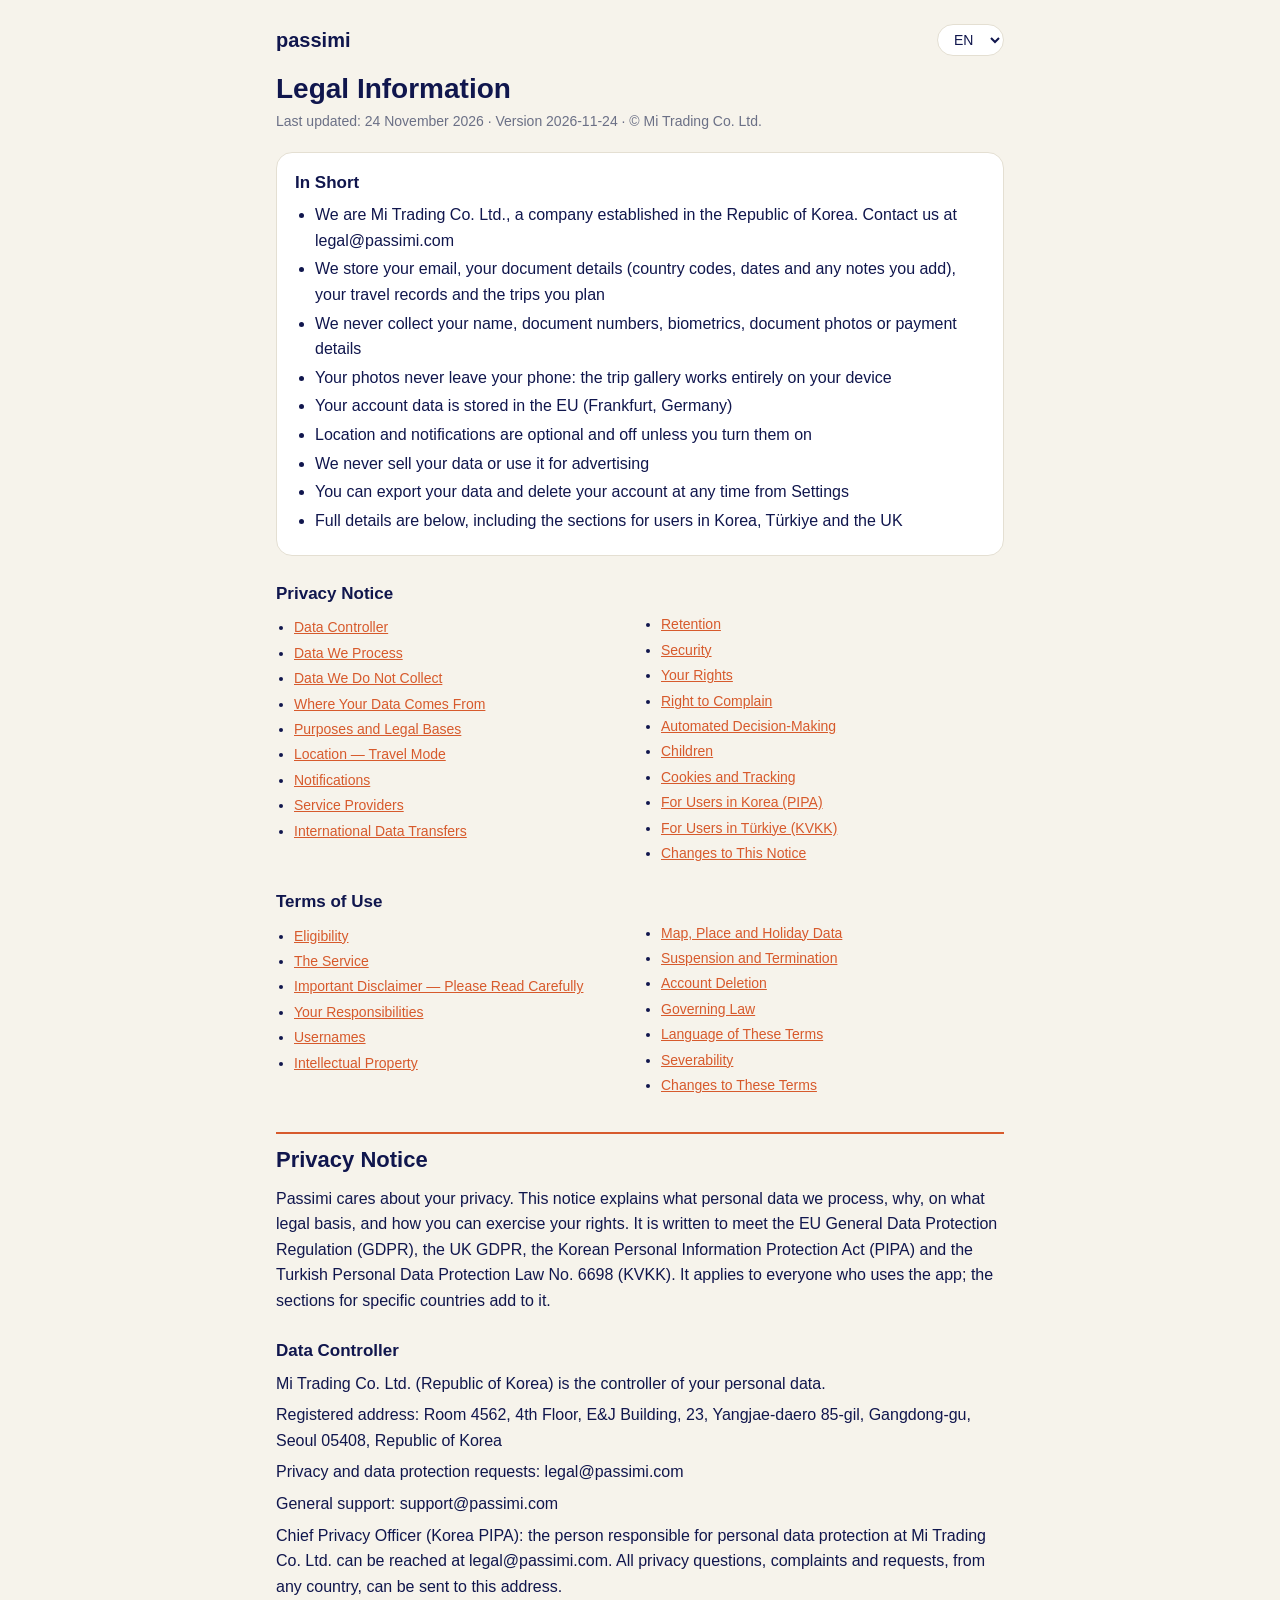
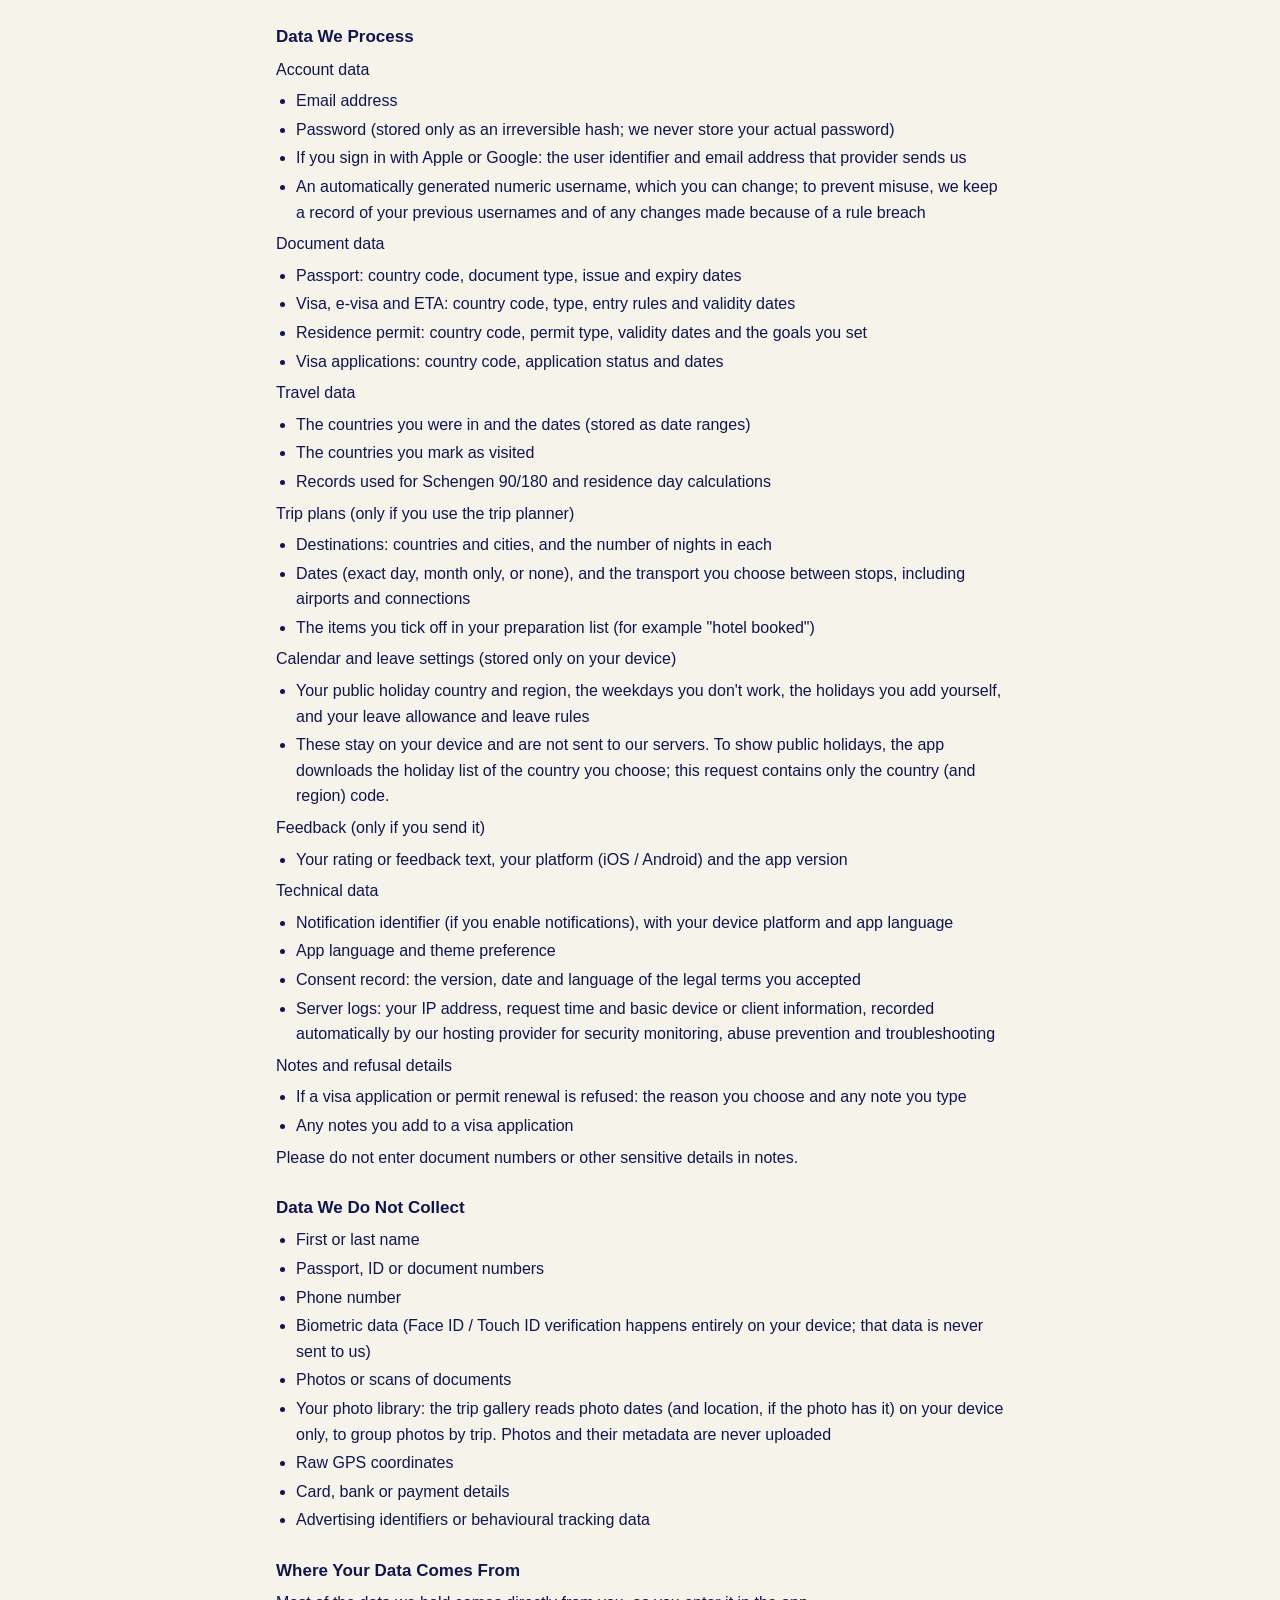
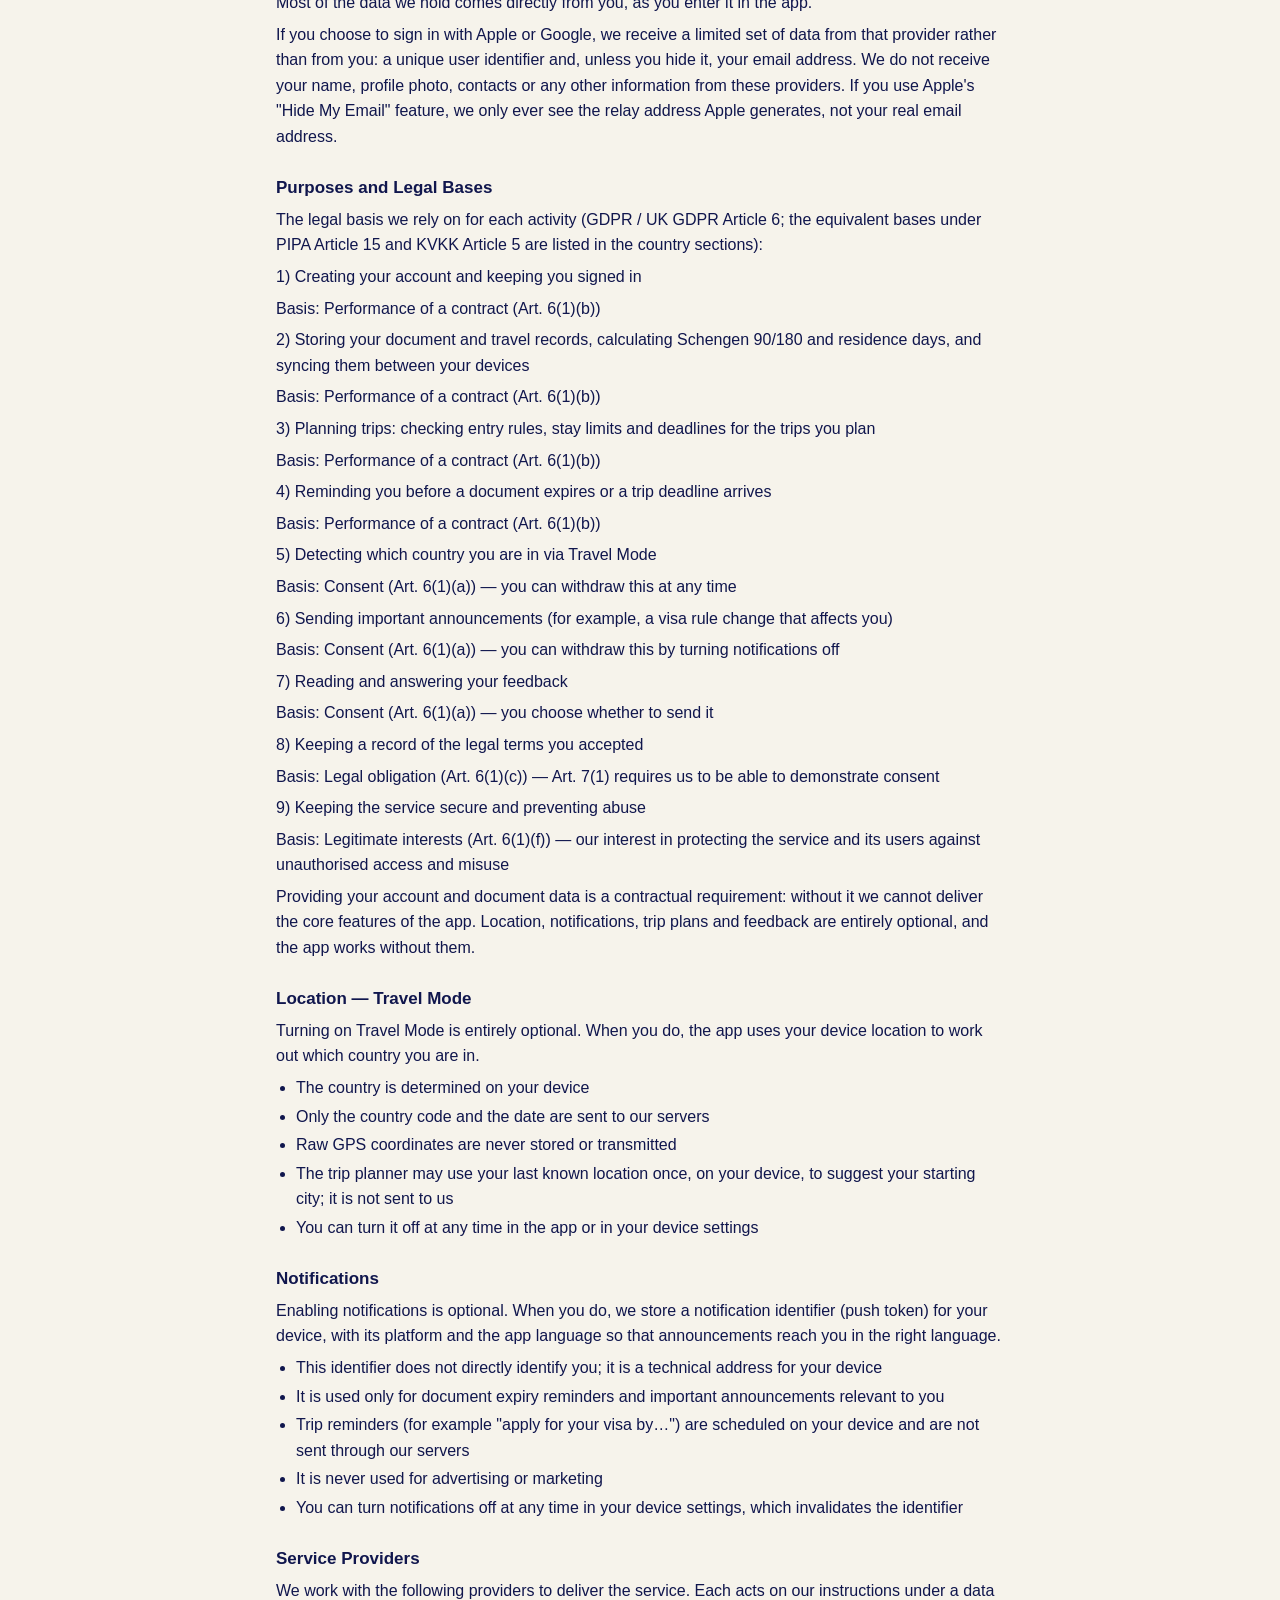
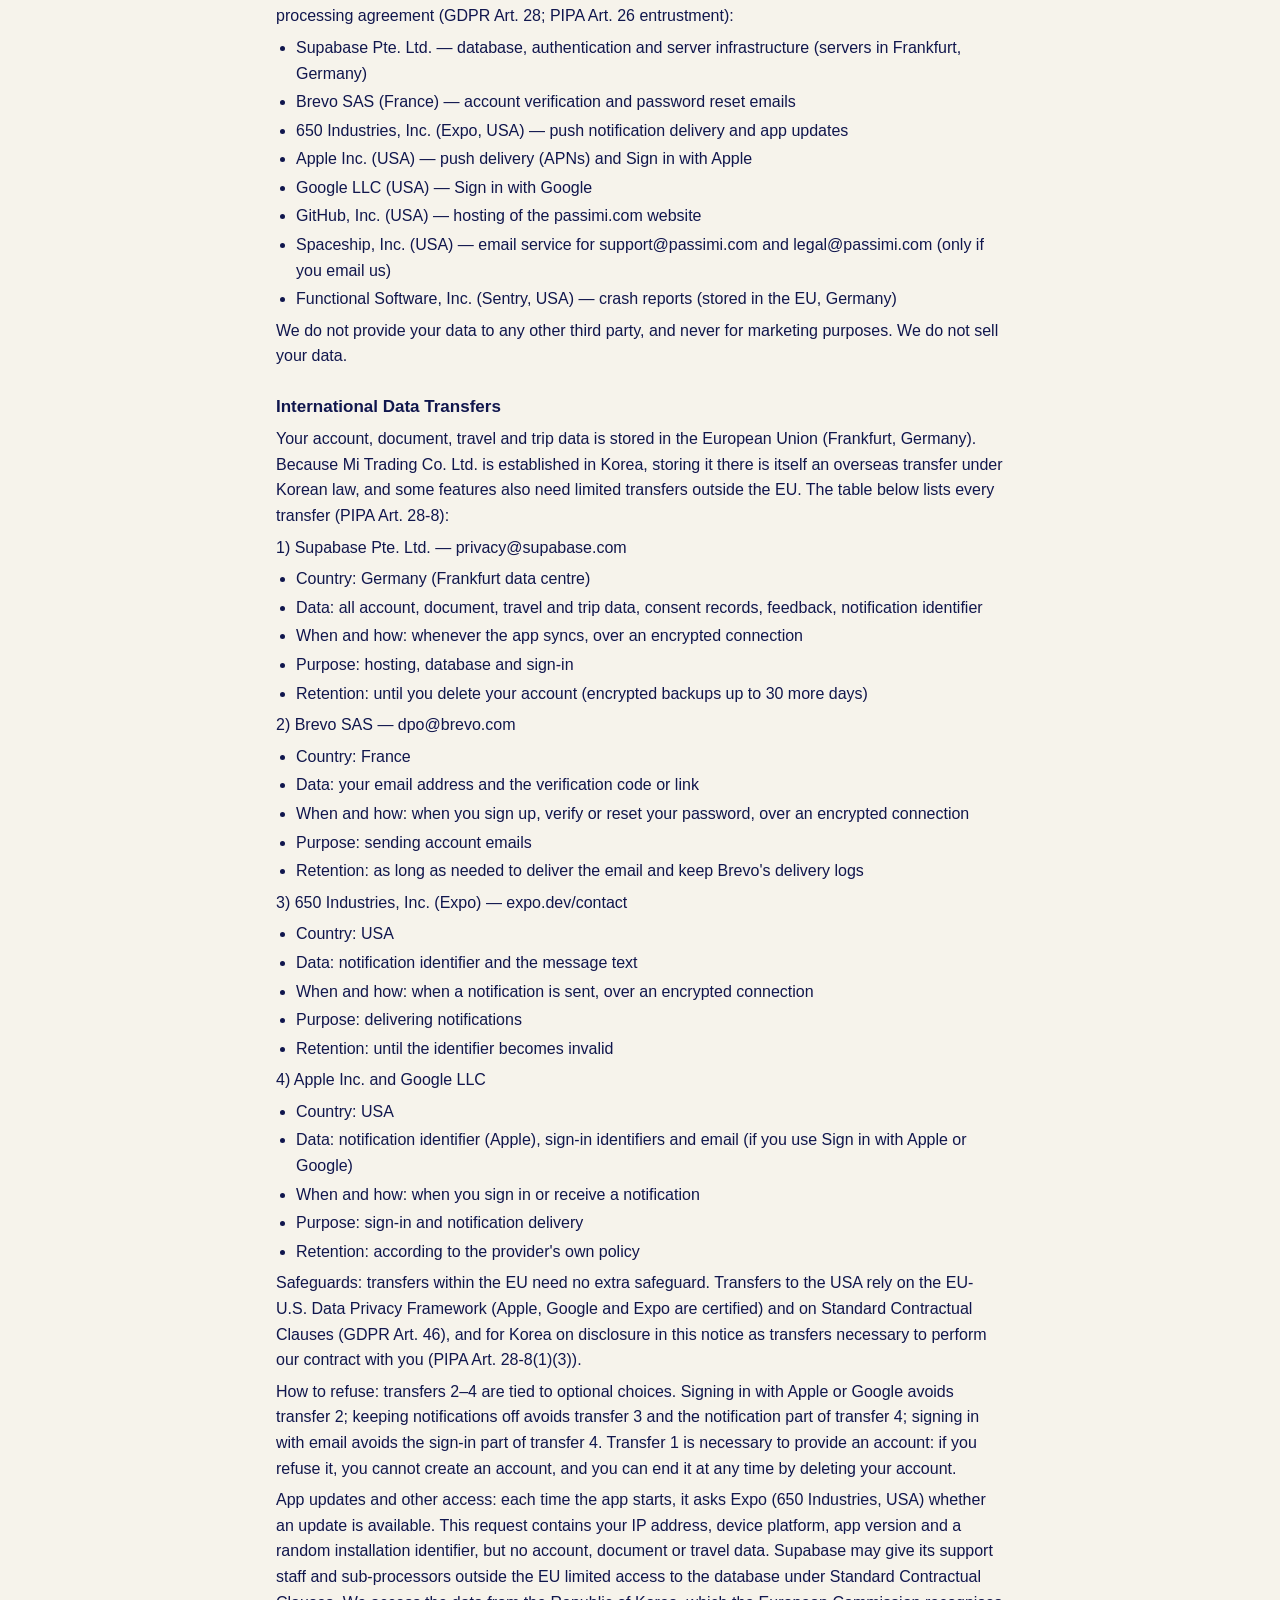
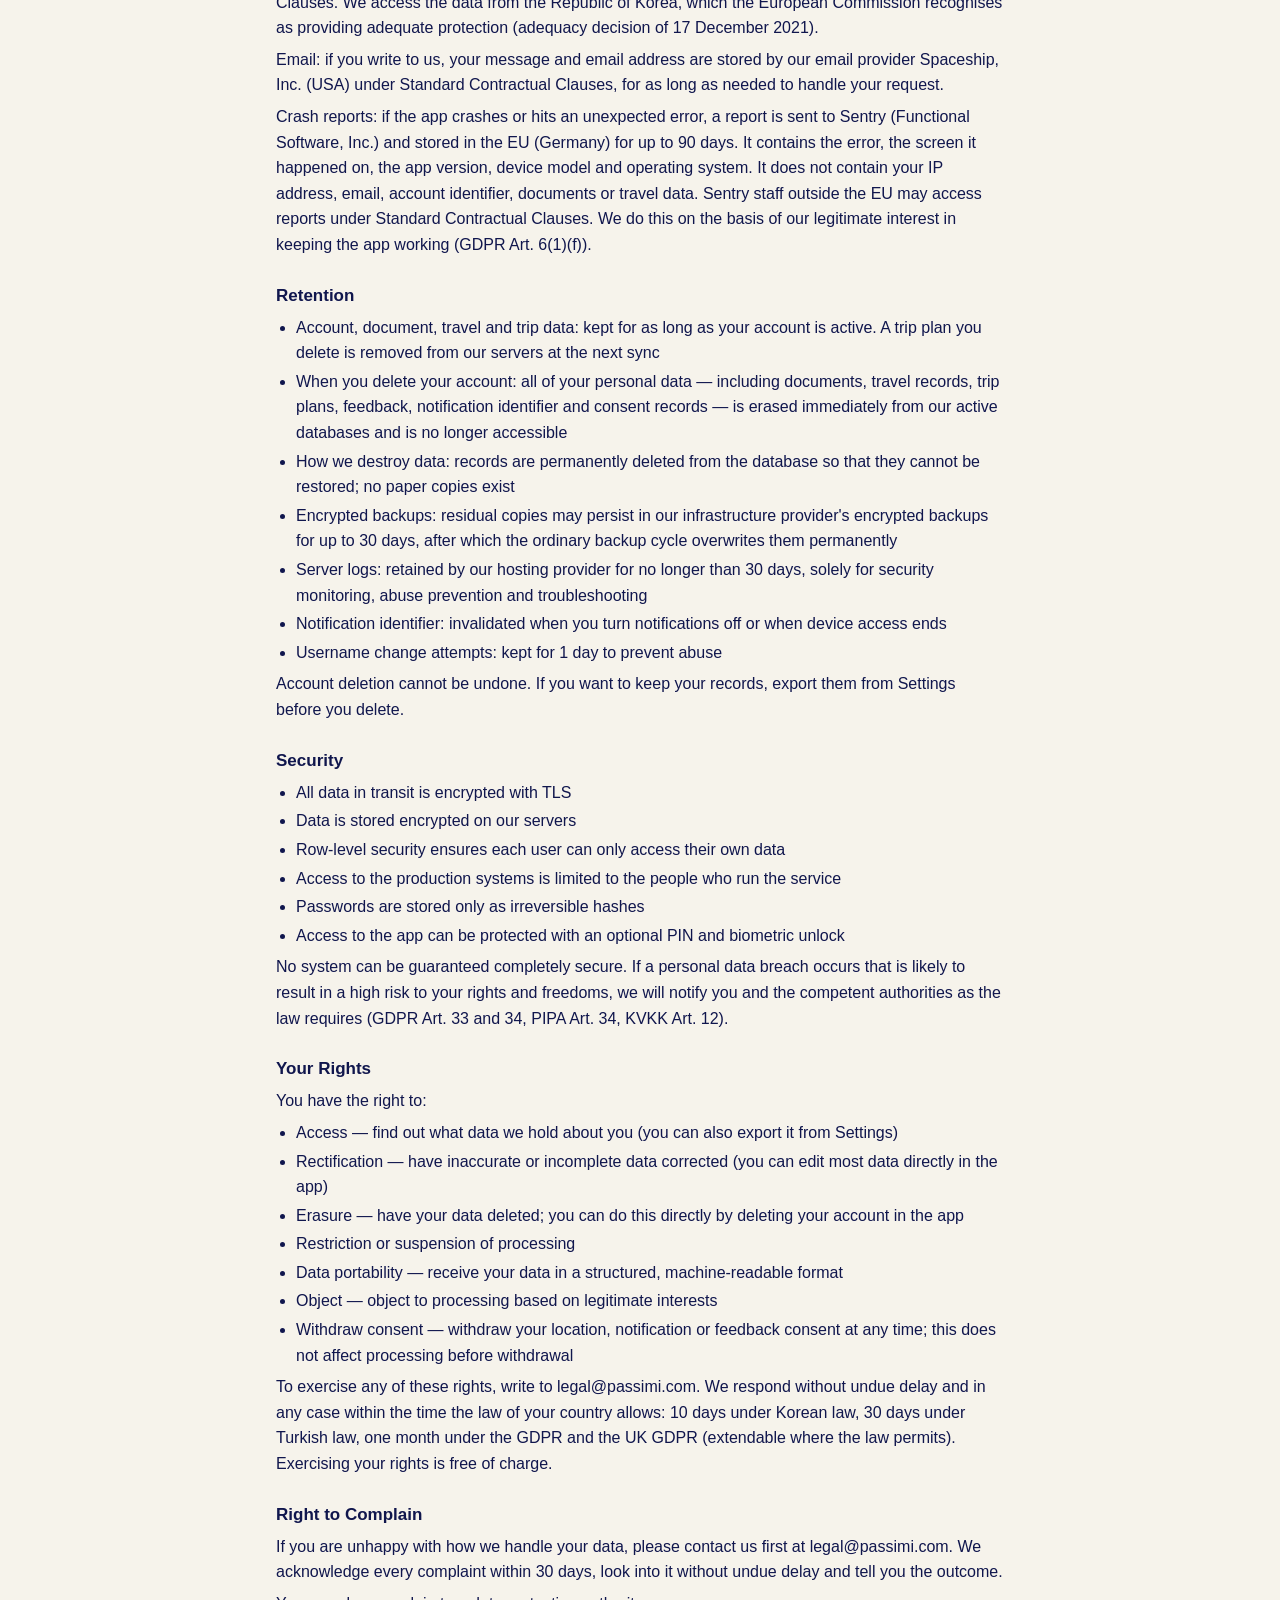
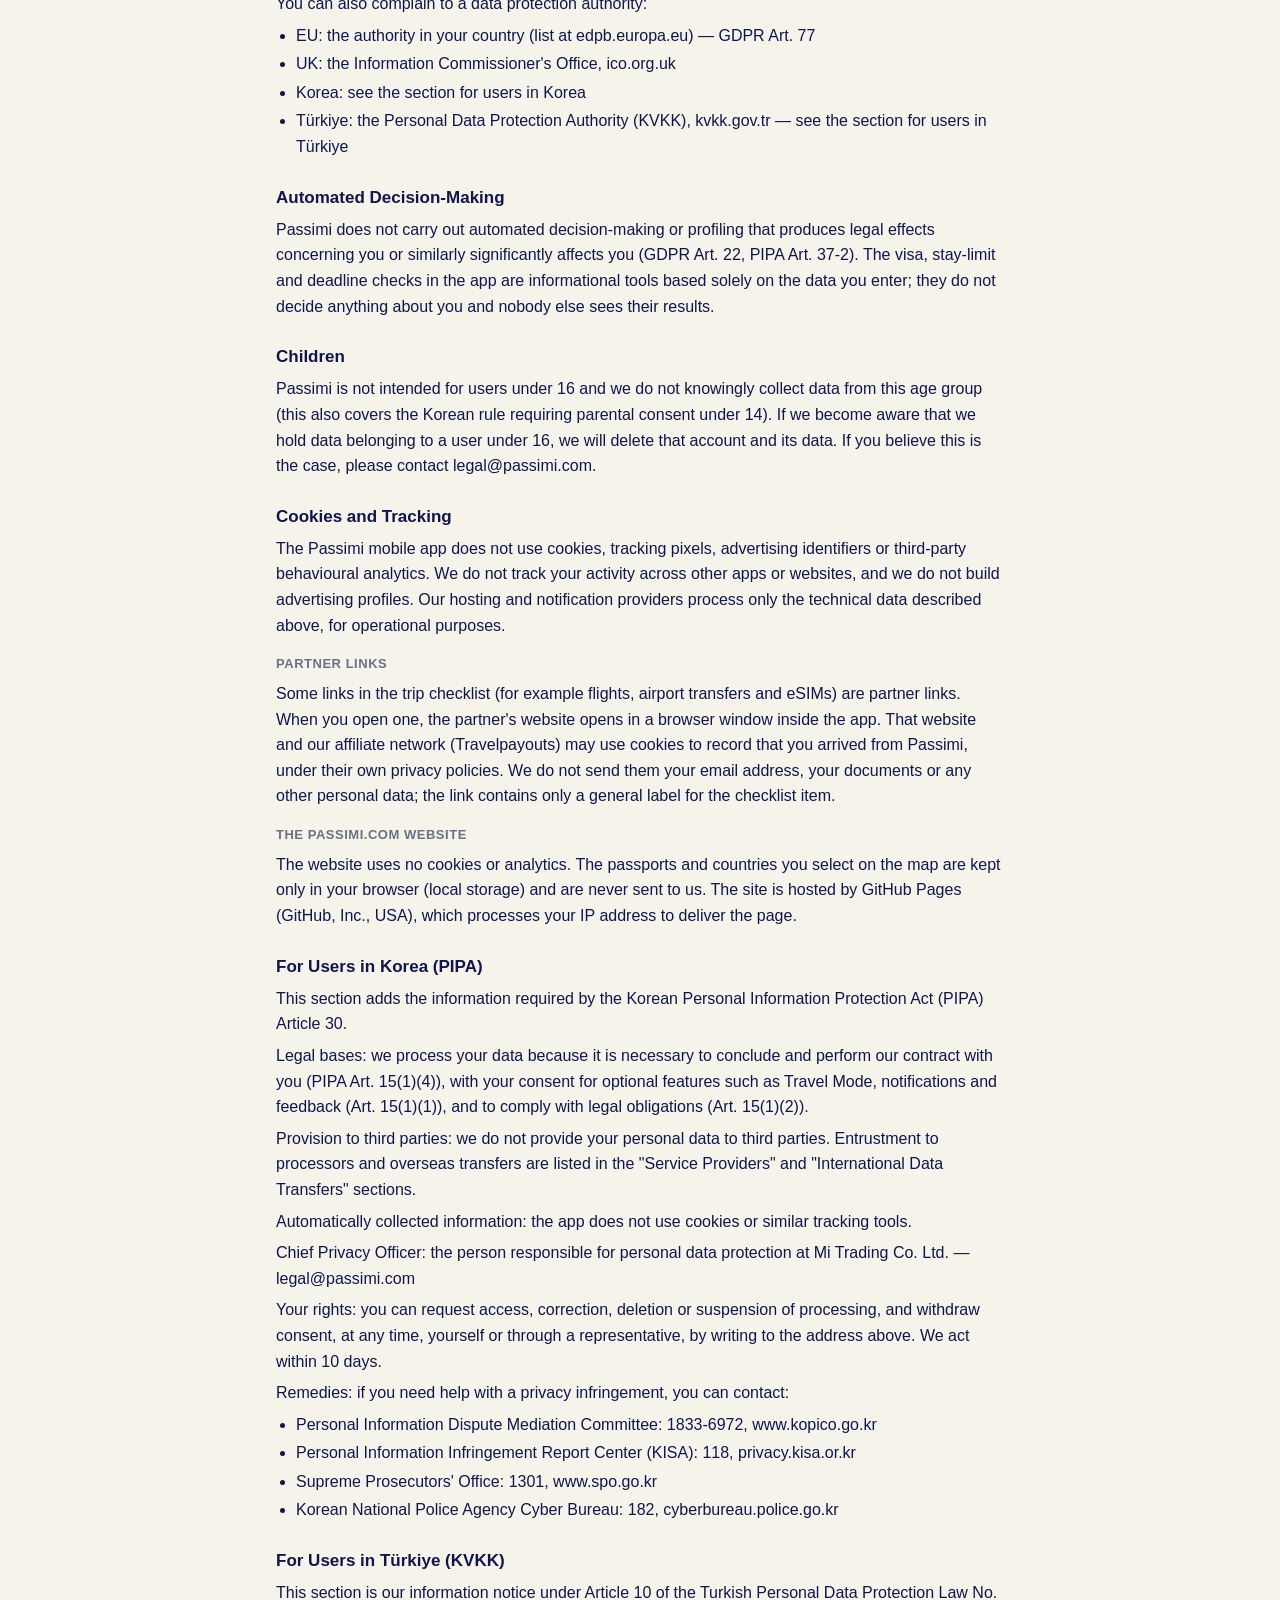
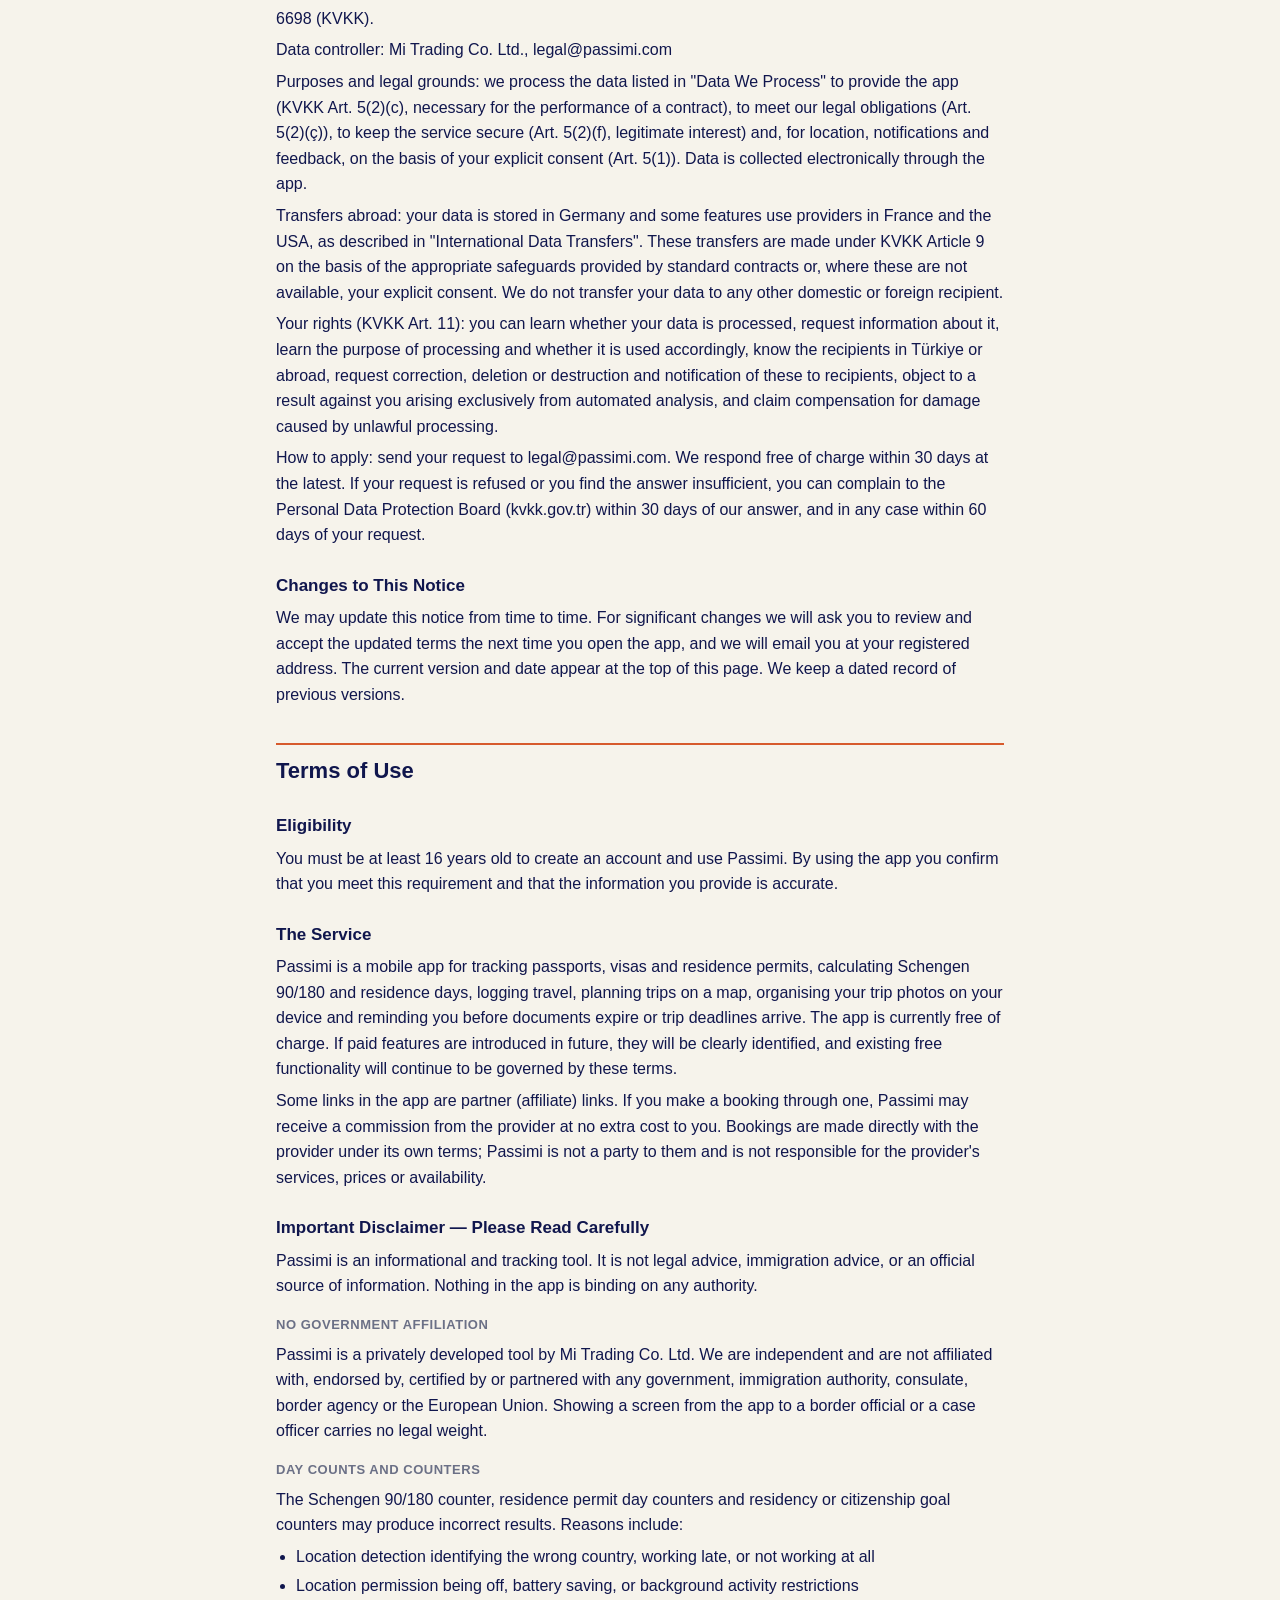
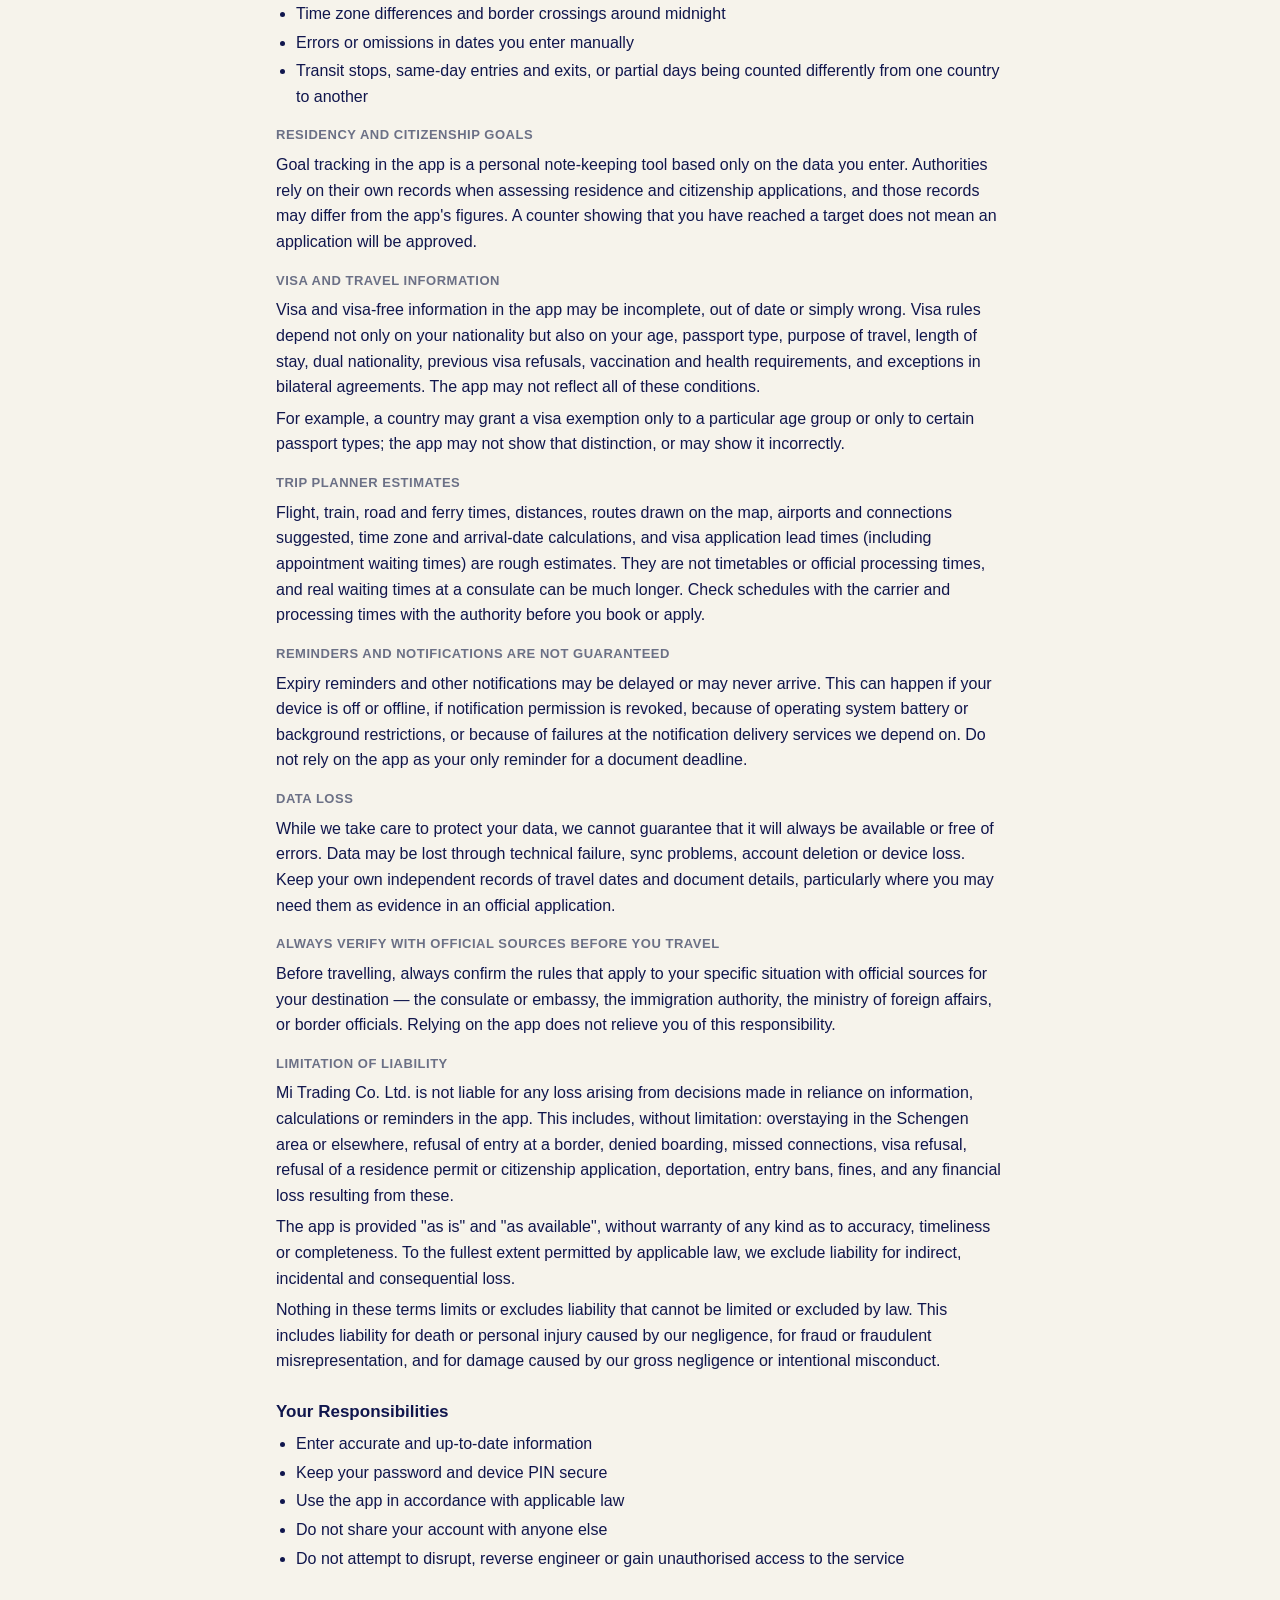
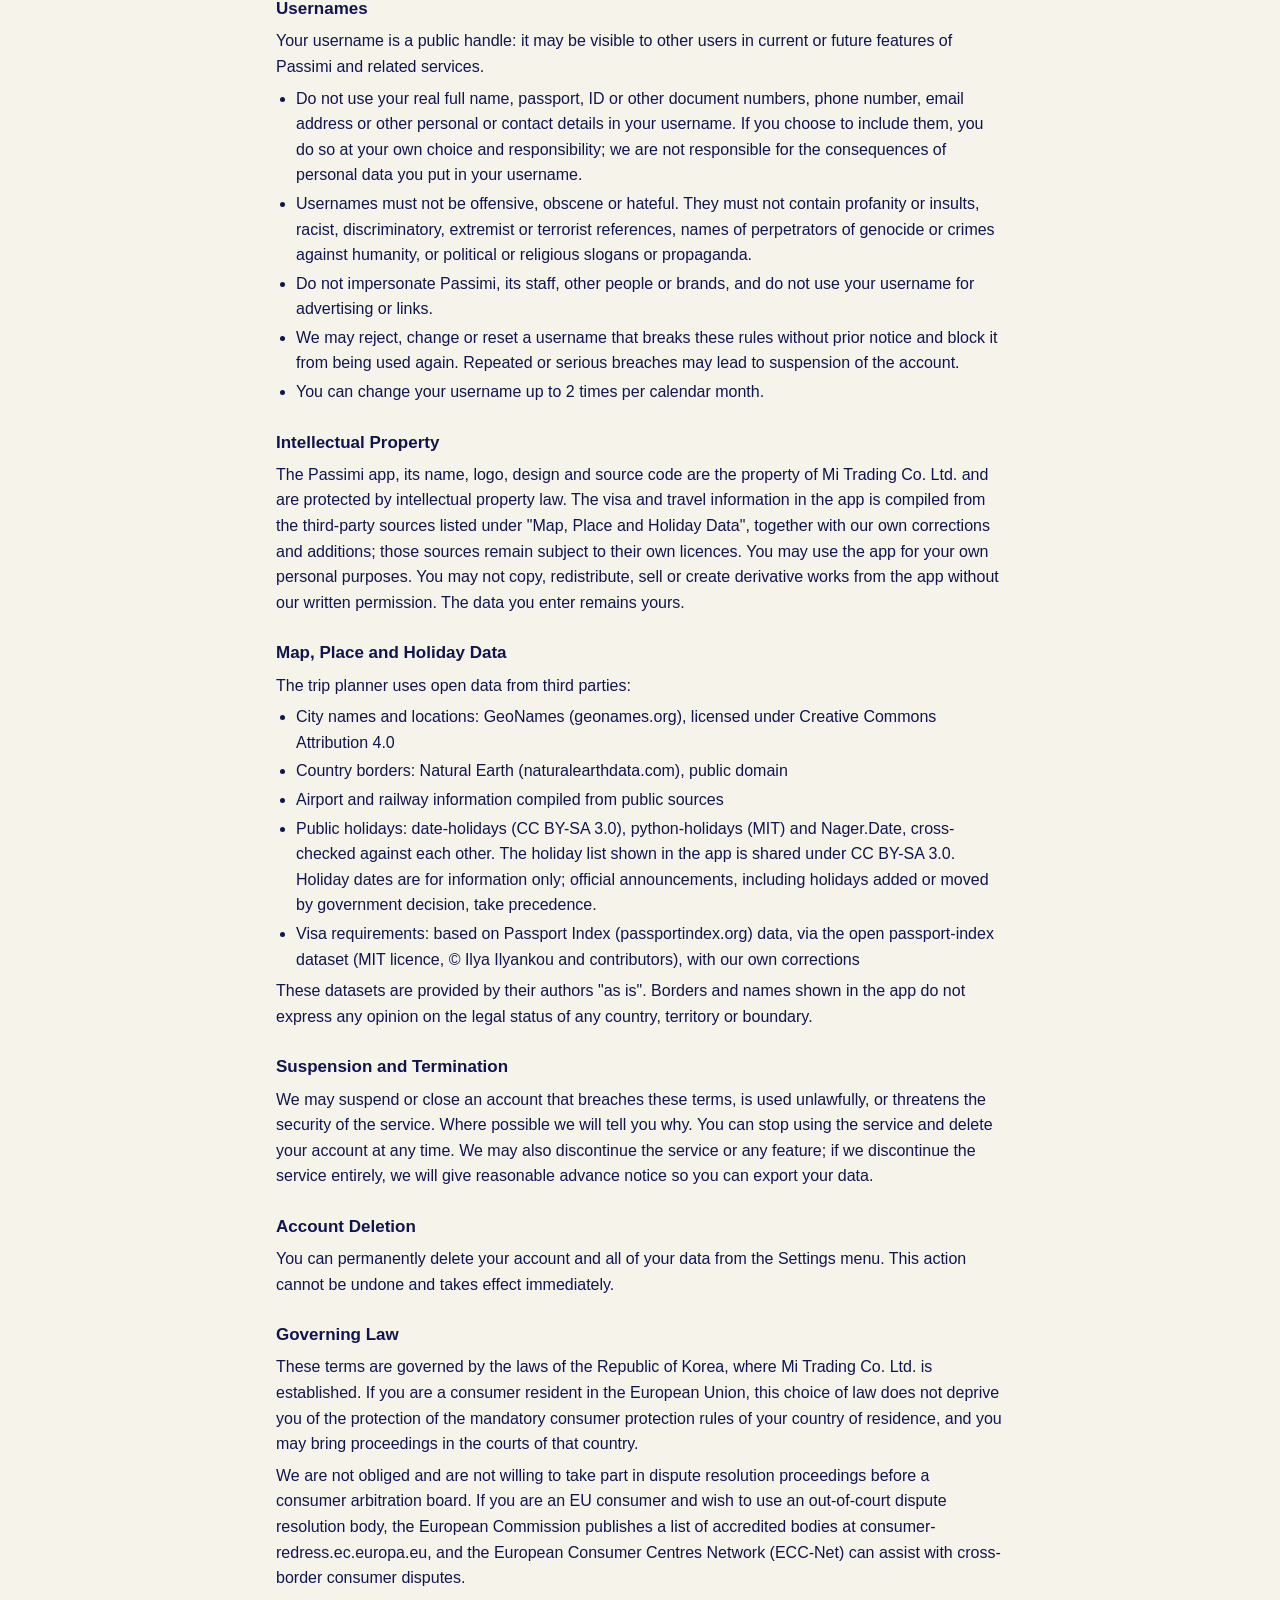
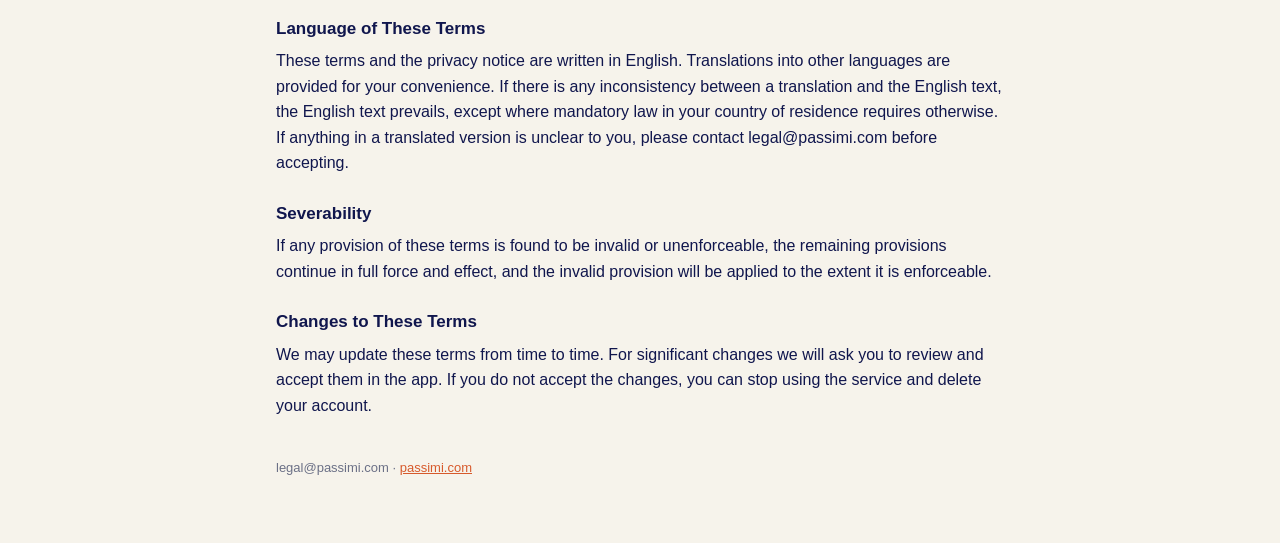
==== commit 9fec668e: "site: 2026-11-24" ====
--- a/legal/index.html
+++ b/legal/index.html
@@ -33,10 +33,10 @@
 <body><div class="wrap">
 <header><a href="/">passimi</a><select aria-label="Language" onchange="location.href=this.value"><option value="ar.html">AR</option><option value="./" selected>EN</option><option value="es.html">ES</option><option value="fr.html">FR</option><option value="ja.html">JA</option><option value="ko.html">KO</option><option value="pt.html">PT</option><option value="ru.html">RU</option><option value="tr.html">TR</option><option value="uk.html">UK</option><option value="zh.html">ZH</option></select></header>
 <h1>Legal Information</h1>
-<div class="meta">Last updated: 23 November 2026 · Version 2026-11-23 · © Mi Trading Co. Ltd.</div>
+<div class="meta">Last updated: 24 November 2026 · Version 2026-11-24 · © Mi Trading Co. Ltd.</div>
 <div class="card"><h3 style="margin-top:0">In Short</h3><ul><li>We are Mi Trading Co. Ltd., a company established in the Republic of Korea. Contact us at legal@passimi.com</li><li>We store your email, your document details (country codes, dates and any notes you add), your travel records and the trips you plan</li><li>We never collect your name, document numbers, biometrics, document photos or payment details</li><li>Your photos never leave your phone: the trip gallery works entirely on your device</li><li>Your account data is stored in the EU (Frankfurt, Germany)</li><li>Location and notifications are optional and off unless you turn them on</li><li>We never sell your data or use it for advertising</li><li>You can export your data and delete your account at any time from Settings</li><li>Full details are below, including the sections for users in Korea, Türkiye and the UK</li></ul></div>
-<nav><h3>Privacy Notice</h3><ul><li><a href="#controller">Data Controller</a></li><li><a href="#collected">Data We Process</a></li><li><a href="#notCollected">Data We Do Not Collect</a></li><li><a href="#source">Where Your Data Comes From</a></li><li><a href="#purposes">Purposes and Legal Bases</a></li><li><a href="#location">Location — Travel Mode</a></li><li><a href="#notifications">Notifications</a></li><li><a href="#processors">Service Providers</a></li><li><a href="#transfer">International Data Transfers</a></li><li><a href="#retention">Retention</a></li><li><a href="#security">Security</a></li><li><a href="#rights">Your Rights</a></li><li><a href="#complaint">Right to Complain</a></li><li><a href="#automated">Automated Decision-Making</a></li><li><a href="#children">Children</a></li><li><a href="#cookies">Cookies and Tracking</a></li><li><a href="#korea">For Users in Korea (PIPA)</a></li><li><a href="#turkey">For Users in Türkiye (KVKK)</a></li><li><a href="#changes">Changes to This Notice</a></li></ul><h3>Terms of Use</h3><ul><li><a href="#eligibility">Eligibility</a></li><li><a href="#service">The Service</a></li><li><a href="#disclaimer">Important Disclaimer — Please Read Carefully</a></li><li><a href="#obligations">Your Responsibilities</a></li><li><a href="#ip">Intellectual Property</a></li><li><a href="#dataSources">Map, Place and Holiday Data</a></li><li><a href="#suspension">Suspension and Termination</a></li><li><a href="#deletion">Account Deletion</a></li><li><a href="#governingLaw">Governing Law</a></li><li><a href="#language">Language of These Terms</a></li><li><a href="#severability">Severability</a></li><li><a href="#termsChanges">Changes to These Terms</a></li></ul></nav>
-<h2 id="privacy">Privacy Notice</h2><p>Passimi cares about your privacy. This notice explains what personal data we process, why, on what legal basis, and how you can exercise your rights. It is written to meet the EU General Data Protection Regulation (GDPR), the UK GDPR, the Korean Personal Information Protection Act (PIPA) and the Turkish Personal Data Protection Law No. 6698 (KVKK). It applies to everyone who uses the app; the sections for specific countries add to it.</p><section id="controller"><h3>Data Controller</h3><p>Mi Trading Co. Ltd. (Republic of Korea) is the controller of your personal data.</p><p>Registered address: Room 4562, 4th Floor, E&amp;J Building, 23, Yangjae-daero 85-gil, Gangdong-gu, Seoul 05408, Republic of Korea</p><p>Privacy and data protection requests: legal@passimi.com</p><p>General support: support@passimi.com</p><p>Chief Privacy Officer (Korea PIPA): the person responsible for personal data protection at Mi Trading Co. Ltd. can be reached at legal@passimi.com. All privacy questions, complaints and requests, from any country, can be sent to this address.</p></section><section id="collected"><h3>Data We Process</h3><p>Account data</p><ul><li>Email address</li><li>Password (stored only as an irreversible hash; we never store your actual password)</li><li>If you sign in with Apple or Google: the user identifier and email address that provider sends us</li><li>An automatically generated numeric username, which you can change</li></ul><p>Document data</p><ul><li>Passport: country code, document type, issue and expiry dates</li><li>Visa, e-visa and ETA: country code, type, entry rules and validity dates</li><li>Residence permit: country code, permit type, validity dates and the goals you set</li><li>Visa applications: country code, application status and dates</li></ul><p>Travel data</p><ul><li>The countries you were in and the dates (stored as date ranges)</li><li>The countries you mark as visited</li><li>Records used for Schengen 90/180 and residence day calculations</li></ul><p>Trip plans (only if you use the trip planner)</p><ul><li>Destinations: countries and cities, and the number of nights in each</li><li>Dates (exact day, month only, or none), and the transport you choose between stops, including airports and connections</li><li>The items you tick off in your preparation list (for example "hotel booked")</li></ul><p>Calendar and leave settings (stored only on your device)</p><ul><li>Your public holiday country and region, the weekdays you don't work, the holidays you add yourself, and your leave allowance and leave rules</li><li>These stay on your device and are not sent to our servers. To show public holidays, the app downloads the holiday list of the country you choose; this request contains only the country (and region) code.</li></ul><p>Feedback (only if you send it)</p><ul><li>Your rating or feedback text, your platform (iOS / Android) and the app version</li></ul><p>Technical data</p><ul><li>Notification identifier (if you enable notifications), with your device platform and app language</li><li>App language and theme preference</li><li>Consent record: the version, date and language of the legal terms you accepted</li><li>Server logs: your IP address, request time and basic device or client information, recorded automatically by our hosting provider for security monitoring, abuse prevention and troubleshooting</li></ul><p>Notes and refusal details</p><ul><li>If a visa application or permit renewal is refused: the reason you choose and any note you type</li><li>Any notes you add to a visa application</li></ul><p>Please do not enter document numbers or other sensitive details in notes.</p></section><section id="notCollected"><h3>Data We Do Not Collect</h3><ul><li>First or last name</li><li>Passport, ID or document numbers</li><li>Phone number</li><li>Biometric data (Face ID / Touch ID verification happens entirely on your device; that data is never sent to us)</li><li>Photos or scans of documents</li><li>Your photo library: the trip gallery reads photo dates (and location, if the photo has it) on your device only, to group photos by trip. Photos and their metadata are never uploaded</li><li>Raw GPS coordinates</li><li>Card, bank or payment details</li><li>Advertising identifiers or behavioural tracking data</li></ul></section><section id="source"><h3>Where Your Data Comes From</h3><p>Most of the data we hold comes directly from you, as you enter it in the app.</p><p>If you choose to sign in with Apple or Google, we receive a limited set of data from that provider rather than from you: a unique user identifier and, unless you hide it, your email address. We do not receive your name, profile photo, contacts or any other information from these providers. If you use Apple's "Hide My Email" feature, we only ever see the relay address Apple generates, not your real email address.</p></section><section id="purposes"><h3>Purposes and Legal Bases</h3><p>The legal basis we rely on for each activity (GDPR / UK GDPR Article 6; the equivalent bases under PIPA Article 15 and KVKK Article 5 are listed in the country sections):</p><p>1) Creating your account and keeping you signed in</p><p>Basis: Performance of a contract (Art. 6(1)(b))</p><p>2) Storing your document and travel records, calculating Schengen 90/180 and residence days, and syncing them between your devices</p><p>Basis: Performance of a contract (Art. 6(1)(b))</p><p>3) Planning trips: checking entry rules, stay limits and deadlines for the trips you plan</p><p>Basis: Performance of a contract (Art. 6(1)(b))</p><p>4) Reminding you before a document expires or a trip deadline arrives</p><p>Basis: Performance of a contract (Art. 6(1)(b))</p><p>5) Detecting which country you are in via Travel Mode</p><p>Basis: Consent (Art. 6(1)(a)) — you can withdraw this at any time</p><p>6) Sending important announcements (for example, a visa rule change that affects you)</p><p>Basis: Consent (Art. 6(1)(a)) — you can withdraw this by turning notifications off</p><p>7) Reading and answering your feedback</p><p>Basis: Consent (Art. 6(1)(a)) — you choose whether to send it</p><p>8) Keeping a record of the legal terms you accepted</p><p>Basis: Legal obligation (Art. 6(1)(c)) — Art. 7(1) requires us to be able to demonstrate consent</p><p>9) Keeping the service secure and preventing abuse</p><p>Basis: Legitimate interests (Art. 6(1)(f)) — our interest in protecting the service and its users against unauthorised access and misuse</p><p>Providing your account and document data is a contractual requirement: without it we cannot deliver the core features of the app. Location, notifications, trip plans and feedback are entirely optional, and the app works without them.</p></section><section id="location"><h3>Location — Travel Mode</h3><p>Turning on Travel Mode is entirely optional. When you do, the app uses your device location to work out which country you are in.</p><ul><li>The country is determined on your device</li><li>Only the country code and the date are sent to our servers</li><li>Raw GPS coordinates are never stored or transmitted</li><li>The trip planner may use your last known location once, on your device, to suggest your starting city; it is not sent to us</li><li>You can turn it off at any time in the app or in your device settings</li></ul></section><section id="notifications"><h3>Notifications</h3><p>Enabling notifications is optional. When you do, we store a notification identifier (push token) for your device, with its platform and the app language so that announcements reach you in the right language.</p><ul><li>This identifier does not directly identify you; it is a technical address for your device</li><li>It is used only for document expiry reminders and important announcements relevant to you</li><li>Trip reminders (for example "apply for your visa by…") are scheduled on your device and are not sent through our servers</li><li>It is never used for advertising or marketing</li><li>You can turn notifications off at any time in your device settings, which invalidates the identifier</li></ul></section><section id="processors"><h3>Service Providers</h3><p>We work with the following providers to deliver the service. Each acts on our instructions under a data processing agreement (GDPR Art. 28; PIPA Art. 26 entrustment):</p><ul><li>Supabase Pte. Ltd. — database, authentication and server infrastructure (servers in Frankfurt, Germany)</li><li>Brevo SAS (France) — account verification and password reset emails</li><li>650 Industries, Inc. (Expo, USA) — push notification delivery and app updates</li><li>Apple Inc. (USA) — push delivery (APNs) and Sign in with Apple</li><li>Google LLC (USA) — Sign in with Google</li><li>GitHub, Inc. (USA) — hosting of the passimi.com website</li><li>Spaceship, Inc. (USA) — email service for support@passimi.com and legal@passimi.com (only if you email us)</li><li>Functional Software, Inc. (Sentry, USA) — crash reports (stored in the EU, Germany)</li></ul><p>We do not provide your data to any other third party, and never for marketing purposes. We do not sell your data.</p></section><section id="transfer"><h3>International Data Transfers</h3><p>Your account, document, travel and trip data is stored in the European Union (Frankfurt, Germany). Because Mi Trading Co. Ltd. is established in Korea, storing it there is itself an overseas transfer under Korean law, and some features also need limited transfers outside the EU. The table below lists every transfer (PIPA Art. 28-8):</p><p>1) Supabase Pte. Ltd. — privacy@supabase.com</p><ul><li>Country: Germany (Frankfurt data centre)</li><li>Data: all account, document, travel and trip data, consent records, feedback, notification identifier</li><li>When and how: whenever the app syncs, over an encrypted connection</li><li>Purpose: hosting, database and sign-in</li><li>Retention: until you delete your account (encrypted backups up to 30 more days)</li></ul><p>2) Brevo SAS — dpo@brevo.com</p><ul><li>Country: France</li><li>Data: your email address and the verification code or link</li><li>When and how: when you sign up, verify or reset your password, over an encrypted connection</li><li>Purpose: sending account emails</li><li>Retention: as long as needed to deliver the email and keep Brevo's delivery logs</li></ul><p>3) 650 Industries, Inc. (Expo) — expo.dev/contact</p><ul><li>Country: USA</li><li>Data: notification identifier and the message text</li><li>When and how: when a notification is sent, over an encrypted connection</li><li>Purpose: delivering notifications</li><li>Retention: until the identifier becomes invalid</li></ul><p>4) Apple Inc. and Google LLC</p><ul><li>Country: USA</li><li>Data: notification identifier (Apple), sign-in identifiers and email (if you use Sign in with Apple or Google)</li><li>When and how: when you sign in or receive a notification</li><li>Purpose: sign-in and notification delivery</li><li>Retention: according to the provider's own policy</li></ul><p>Safeguards: transfers within the EU need no extra safeguard. Transfers to the USA rely on the EU-U.S. Data Privacy Framework (Apple, Google and Expo are certified) and on Standard Contractual Clauses (GDPR Art. 46), and for Korea on disclosure in this notice as transfers necessary to perform our contract with you (PIPA Art. 28-8(1)(3)).</p><p>How to refuse: transfers 2–4 are tied to optional choices. Signing in with Apple or Google avoids transfer 2; keeping notifications off avoids transfer 3 and the notification part of transfer 4; signing in with email avoids the sign-in part of transfer 4. Transfer 1 is necessary to provide an account: if you refuse it, you cannot create an account, and you can end it at any time by deleting your account.</p><p>App updates and other access: each time the app starts, it asks Expo (650 Industries, USA) whether an update is available. This request contains your IP address, device platform, app version and a random installation identifier, but no account, document or travel data. Supabase may give its support staff and sub-processors outside the EU limited access to the database under Standard Contractual Clauses. We access the data from the Republic of Korea, which the European Commission recognises as providing adequate protection (adequacy decision of 17 December 2021).</p><p>Email: if you write to us, your message and email address are stored by our email provider Spaceship, Inc. (USA) under Standard Contractual Clauses, for as long as needed to handle your request.</p><p>Crash reports: if the app crashes or hits an unexpected error, a report is sent to Sentry (Functional Software, Inc.) and stored in the EU (Germany) for up to 90 days. It contains the error, the screen it happened on, the app version, device model and operating system. It does not contain your IP address, email, account identifier, documents or travel data. Sentry staff outside the EU may access reports under Standard Contractual Clauses. We do this on the basis of our legitimate interest in keeping the app working (GDPR Art. 6(1)(f)).</p></section><section id="retention"><h3>Retention</h3><ul><li>Account, document, travel and trip data: kept for as long as your account is active. A trip plan you delete is removed from our servers at the next sync</li><li>When you delete your account: all of your personal data — including documents, travel records, trip plans, feedback, notification identifier and consent records — is erased immediately from our active databases and is no longer accessible</li><li>How we destroy data: records are permanently deleted from the database so that they cannot be restored; no paper copies exist</li><li>Encrypted backups: residual copies may persist in our infrastructure provider's encrypted backups for up to 30 days, after which the ordinary backup cycle overwrites them permanently</li><li>Server logs: retained by our hosting provider for no longer than 30 days, solely for security monitoring, abuse prevention and troubleshooting</li><li>Notification identifier: invalidated when you turn notifications off or when device access ends</li><li>Username change attempts: kept for 1 day to prevent abuse</li></ul><p>Account deletion cannot be undone. If you want to keep your records, export them from Settings before you delete.</p></section><section id="security"><h3>Security</h3><ul><li>All data in transit is encrypted with TLS</li><li>Data is stored encrypted on our servers</li><li>Row-level security ensures each user can only access their own data</li><li>Access to the production systems is limited to the people who run the service</li><li>Passwords are stored only as irreversible hashes</li><li>Access to the app can be protected with an optional PIN and biometric unlock</li></ul><p>No system can be guaranteed completely secure. If a personal data breach occurs that is likely to result in a high risk to your rights and freedoms, we will notify you and the competent authorities as the law requires (GDPR Art. 33 and 34, PIPA Art. 34, KVKK Art. 12).</p></section><section id="rights"><h3>Your Rights</h3><p>You have the right to:</p><ul><li>Access — find out what data we hold about you (you can also export it from Settings)</li><li>Rectification — have inaccurate or incomplete data corrected (you can edit most data directly in the app)</li><li>Erasure — have your data deleted; you can do this directly by deleting your account in the app</li><li>Restriction or suspension of processing</li><li>Data portability — receive your data in a structured, machine-readable format</li><li>Object — object to processing based on legitimate interests</li><li>Withdraw consent — withdraw your location, notification or feedback consent at any time; this does not affect processing before withdrawal</li></ul><p>To exercise any of these rights, write to legal@passimi.com. We respond without undue delay and in any case within the time the law of your country allows: 10 days under Korean law, 30 days under Turkish law, one month under the GDPR and the UK GDPR (extendable where the law permits). Exercising your rights is free of charge.</p></section><section id="complaint"><h3>Right to Complain</h3><p>If you are unhappy with how we handle your data, please contact us first at legal@passimi.com. We acknowledge every complaint within 30 days, look into it without undue delay and tell you the outcome.</p><p>You can also complain to a data protection authority:</p><ul><li>EU: the authority in your country (list at edpb.europa.eu) — GDPR Art. 77</li><li>UK: the Information Commissioner's Office, ico.org.uk</li><li>Korea: see the section for users in Korea</li><li>Türkiye: the Personal Data Protection Authority (KVKK), kvkk.gov.tr — see the section for users in Türkiye</li></ul></section><section id="automated"><h3>Automated Decision-Making</h3><p>Passimi does not carry out automated decision-making or profiling that produces legal effects concerning you or similarly significantly affects you (GDPR Art. 22, PIPA Art. 37-2). The visa, stay-limit and deadline checks in the app are informational tools based solely on the data you enter; they do not decide anything about you and nobody else sees their results.</p></section><section id="children"><h3>Children</h3><p>Passimi is not intended for users under 16 and we do not knowingly collect data from this age group (this also covers the Korean rule requiring parental consent under 14). If we become aware that we hold data belonging to a user under 16, we will delete that account and its data. If you believe this is the case, please contact legal@passimi.com.</p></section><section id="cookies"><h3>Cookies and Tracking</h3><p>The Passimi mobile app does not use cookies, tracking pixels, advertising identifiers or third-party behavioural analytics. We do not track your activity across other apps or websites, and we do not build advertising profiles. Our hosting and notification providers process only the technical data described above, for operational purposes.</p><h4>PARTNER LINKS</h4><p>Some links in the trip checklist (for example flights, airport transfers and eSIMs) are partner links. When you open one, the partner's website opens in a browser window inside the app. That website and our affiliate network (Travelpayouts) may use cookies to record that you arrived from Passimi, under their own privacy policies. We do not send them your email address, your documents or any other personal data; the link contains only a general label for the checklist item.</p><h4>THE PASSIMI.COM WEBSITE</h4><p>The website uses no cookies or analytics. The passports and countries you select on the map are kept only in your browser (local storage) and are never sent to us. The site is hosted by GitHub Pages (GitHub, Inc., USA), which processes your IP address to deliver the page.</p></section><section id="korea"><h3>For Users in Korea (PIPA)</h3><p>This section adds the information required by the Korean Personal Information Protection Act (PIPA) Article 30.</p><p>Legal bases: we process your data because it is necessary to conclude and perform our contract with you (PIPA Art. 15(1)(4)), with your consent for optional features such as Travel Mode, notifications and feedback (Art. 15(1)(1)), and to comply with legal obligations (Art. 15(1)(2)).</p><p>Provision to third parties: we do not provide your personal data to third parties. Entrustment to processors and overseas transfers are listed in the "Service Providers" and "International Data Transfers" sections.</p><p>Automatically collected information: the app does not use cookies or similar tracking tools.</p><p>Chief Privacy Officer: the person responsible for personal data protection at Mi Trading Co. Ltd. — legal@passimi.com</p><p>Your rights: you can request access, correction, deletion or suspension of processing, and withdraw consent, at any time, yourself or through a representative, by writing to the address above. We act within 10 days.</p><p>Remedies: if you need help with a privacy infringement, you can contact:</p><ul><li>Personal Information Dispute Mediation Committee: 1833-6972, www.kopico.go.kr</li><li>Personal Information Infringement Report Center (KISA): 118, privacy.kisa.or.kr</li><li>Supreme Prosecutors' Office: 1301, www.spo.go.kr</li><li>Korean National Police Agency Cyber Bureau: 182, cyberbureau.police.go.kr</li></ul></section><section id="turkey"><h3>For Users in Türkiye (KVKK)</h3><p>This section is our information notice under Article 10 of the Turkish Personal Data Protection Law No. 6698 (KVKK).</p><p>Data controller: Mi Trading Co. Ltd., legal@passimi.com</p><p>Purposes and legal grounds: we process the data listed in "Data We Process" to provide the app (KVKK Art. 5(2)(c), necessary for the performance of a contract), to meet our legal obligations (Art. 5(2)(ç)), to keep the service secure (Art. 5(2)(f), legitimate interest) and, for location, notifications and feedback, on the basis of your explicit consent (Art. 5(1)). Data is collected electronically through the app.</p><p>Transfers abroad: your data is stored in Germany and some features use providers in France and the USA, as described in "International Data Transfers". These transfers are made under KVKK Article 9 on the basis of the appropriate safeguards provided by standard contracts or, where these are not available, your explicit consent. We do not transfer your data to any other domestic or foreign recipient.</p><p>Your rights (KVKK Art. 11): you can learn whether your data is processed, request information about it, learn the purpose of processing and whether it is used accordingly, know the recipients in Türkiye or abroad, request correction, deletion or destruction and notification of these to recipients, object to a result against you arising exclusively from automated analysis, and claim compensation for damage caused by unlawful processing.</p><p>How to apply: send your request to legal@passimi.com. We respond free of charge within 30 days at the latest. If your request is refused or you find the answer insufficient, you can complain to the Personal Data Protection Board (kvkk.gov.tr) within 30 days of our answer, and in any case within 60 days of your request.</p></section><section id="changes"><h3>Changes to This Notice</h3><p>We may update this notice from time to time. For significant changes we will ask you to review and accept the updated terms the next time you open the app, and we will email you at your registered address. The current version and date appear at the top of this page. We keep a dated record of previous versions.</p></section>
-<h2 id="terms">Terms of Use</h2><section id="eligibility"><h3>Eligibility</h3><p>You must be at least 16 years old to create an account and use Passimi. By using the app you confirm that you meet this requirement and that the information you provide is accurate.</p></section><section id="service"><h3>The Service</h3><p>Passimi is a mobile app for tracking passports, visas and residence permits, calculating Schengen 90/180 and residence days, logging travel, planning trips on a map, organising your trip photos on your device and reminding you before documents expire or trip deadlines arrive. The app is currently free of charge. If paid features are introduced in future, they will be clearly identified, and existing free functionality will continue to be governed by these terms.</p><p>Some links in the app are partner (affiliate) links. If you make a booking through one, Passimi may receive a commission from the provider at no extra cost to you. Bookings are made directly with the provider under its own terms; Passimi is not a party to them and is not responsible for the provider's services, prices or availability.</p></section><section id="disclaimer"><h3>Important Disclaimer — Please Read Carefully</h3><p>Passimi is an informational and tracking tool. It is not legal advice, immigration advice, or an official source of information. Nothing in the app is binding on any authority.</p><h4>NO GOVERNMENT AFFILIATION</h4><p>Passimi is a privately developed tool by Mi Trading Co. Ltd. We are independent and are not affiliated with, endorsed by, certified by or partnered with any government, immigration authority, consulate, border agency or the European Union. Showing a screen from the app to a border official or a case officer carries no legal weight.</p><h4>DAY COUNTS AND COUNTERS</h4><p>The Schengen 90/180 counter, residence permit day counters and residency or citizenship goal counters may produce incorrect results. Reasons include:</p><ul><li>Location detection identifying the wrong country, working late, or not working at all</li><li>Location permission being off, battery saving, or background activity restrictions</li><li>Time zone differences and border crossings around midnight</li><li>Errors or omissions in dates you enter manually</li><li>Transit stops, same-day entries and exits, or partial days being counted differently from one country to another</li></ul><h4>RESIDENCY AND CITIZENSHIP GOALS</h4><p>Goal tracking in the app is a personal note-keeping tool based only on the data you enter. Authorities rely on their own records when assessing residence and citizenship applications, and those records may differ from the app's figures. A counter showing that you have reached a target does not mean an application will be approved.</p><h4>VISA AND TRAVEL INFORMATION</h4><p>Visa and visa-free information in the app may be incomplete, out of date or simply wrong. Visa rules depend not only on your nationality but also on your age, passport type, purpose of travel, length of stay, dual nationality, previous visa refusals, vaccination and health requirements, and exceptions in bilateral agreements. The app may not reflect all of these conditions.</p><p>For example, a country may grant a visa exemption only to a particular age group or only to certain passport types; the app may not show that distinction, or may show it incorrectly.</p><h4>TRIP PLANNER ESTIMATES</h4><p>Flight, train, road and ferry times, distances, routes drawn on the map, airports and connections suggested, time zone and arrival-date calculations, and visa application lead times (including appointment waiting times) are rough estimates. They are not timetables or official processing times, and real waiting times at a consulate can be much longer. Check schedules with the carrier and processing times with the authority before you book or apply.</p><h4>REMINDERS AND NOTIFICATIONS ARE NOT GUARANTEED</h4><p>Expiry reminders and other notifications may be delayed or may never arrive. This can happen if your device is off or offline, if notification permission is revoked, because of operating system battery or background restrictions, or because of failures at the notification delivery services we depend on. Do not rely on the app as your only reminder for a document deadline.</p><h4>DATA LOSS</h4><p>While we take care to protect your data, we cannot guarantee that it will always be available or free of errors. Data may be lost through technical failure, sync problems, account deletion or device loss. Keep your own independent records of travel dates and document details, particularly where you may need them as evidence in an official application.</p><h4>ALWAYS VERIFY WITH OFFICIAL SOURCES BEFORE YOU TRAVEL</h4><p>Before travelling, always confirm the rules that apply to your specific situation with official sources for your destination — the consulate or embassy, the immigration authority, the ministry of foreign affairs, or border officials. Relying on the app does not relieve you of this responsibility.</p><h4>LIMITATION OF LIABILITY</h4><p>Mi Trading Co. Ltd. is not liable for any loss arising from decisions made in reliance on information, calculations or reminders in the app. This includes, without limitation: overstaying in the Schengen area or elsewhere, refusal of entry at a border, denied boarding, missed connections, visa refusal, refusal of a residence permit or citizenship application, deportation, entry bans, fines, and any financial loss resulting from these.</p><p>The app is provided "as is" and "as available", without warranty of any kind as to accuracy, timeliness or completeness. To the fullest extent permitted by applicable law, we exclude liability for indirect, incidental and consequential loss.</p><p>Nothing in these terms limits or excludes liability that cannot be limited or excluded by law. This includes liability for death or personal injury caused by our negligence, for fraud or fraudulent misrepresentation, and for damage caused by our gross negligence or intentional misconduct.</p></section><section id="obligations"><h3>Your Responsibilities</h3><ul><li>Enter accurate and up-to-date information</li><li>Keep your password and device PIN secure</li><li>Use the app in accordance with applicable law</li><li>Do not share your account with anyone else</li><li>Do not attempt to disrupt, reverse engineer or gain unauthorised access to the service</li></ul></section><section id="ip"><h3>Intellectual Property</h3><p>The Passimi app, its name, logo, design and source code are the property of Mi Trading Co. Ltd. and are protected by intellectual property law. The visa and travel information in the app is compiled from the third-party sources listed under "Map, Place and Holiday Data", together with our own corrections and additions; those sources remain subject to their own licences. You may use the app for your own personal purposes. You may not copy, redistribute, sell or create derivative works from the app without our written permission. The data you enter remains yours.</p></section><section id="dataSources"><h3>Map, Place and Holiday Data</h3><p>The trip planner uses open data from third parties:</p><ul><li>City names and locations: GeoNames (geonames.org), licensed under Creative Commons Attribution 4.0</li><li>Country borders: Natural Earth (naturalearthdata.com), public domain</li><li>Airport and railway information compiled from public sources</li><li>Public holidays: date-holidays (CC BY-SA 3.0), python-holidays (MIT) and Nager.Date, cross-checked against each other. The holiday list shown in the app is shared under CC BY-SA 3.0. Holiday dates are for information only; official announcements, including holidays added or moved by government decision, take precedence.</li><li>Visa requirements: based on Passport Index (passportindex.org) data, via the open passport-index dataset (MIT licence, © Ilya Ilyankou and contributors), with our own corrections</li></ul><p>These datasets are provided by their authors "as is". Borders and names shown in the app do not express any opinion on the legal status of any country, territory or boundary.</p></section><section id="suspension"><h3>Suspension and Termination</h3><p>We may suspend or close an account that breaches these terms, is used unlawfully, or threatens the security of the service. Where possible we will tell you why. You can stop using the service and delete your account at any time. We may also discontinue the service or any feature; if we discontinue the service entirely, we will give reasonable advance notice so you can export your data.</p></section><section id="deletion"><h3>Account Deletion</h3><p>You can permanently delete your account and all of your data from the Settings menu. This action cannot be undone and takes effect immediately.</p></section><section id="governingLaw"><h3>Governing Law</h3><p>These terms are governed by the laws of the Republic of Korea, where Mi Trading Co. Ltd. is established. If you are a consumer resident in the European Union, this choice of law does not deprive you of the protection of the mandatory consumer protection rules of your country of residence, and you may bring proceedings in the courts of that country.</p><p>We are not obliged and are not willing to take part in dispute resolution proceedings before a consumer arbitration board. If you are an EU consumer and wish to use an out-of-court dispute resolution body, the European Commission publishes a list of accredited bodies at consumer-redress.ec.europa.eu, and the European Consumer Centres Network (ECC-Net) can assist with cross-border consumer disputes.</p></section><section id="language"><h3>Language of These Terms</h3><p>These terms and the privacy notice are written in English. Translations into other languages are provided for your convenience. If there is any inconsistency between a translation and the English text, the English text prevails, except where mandatory law in your country of residence requires otherwise. If anything in a translated version is unclear to you, please contact legal@passimi.com before accepting.</p></section><section id="severability"><h3>Severability</h3><p>If any provision of these terms is found to be invalid or unenforceable, the remaining provisions continue in full force and effect, and the invalid provision will be applied to the extent it is enforceable.</p></section><section id="termsChanges"><h3>Changes to These Terms</h3><p>We may update these terms from time to time. For significant changes we will ask you to review and accept them in the app. If you do not accept the changes, you can stop using the service and delete your account.</p></section>
+<nav><h3>Privacy Notice</h3><ul><li><a href="#controller">Data Controller</a></li><li><a href="#collected">Data We Process</a></li><li><a href="#notCollected">Data We Do Not Collect</a></li><li><a href="#source">Where Your Data Comes From</a></li><li><a href="#purposes">Purposes and Legal Bases</a></li><li><a href="#location">Location — Travel Mode</a></li><li><a href="#notifications">Notifications</a></li><li><a href="#processors">Service Providers</a></li><li><a href="#transfer">International Data Transfers</a></li><li><a href="#retention">Retention</a></li><li><a href="#security">Security</a></li><li><a href="#rights">Your Rights</a></li><li><a href="#complaint">Right to Complain</a></li><li><a href="#automated">Automated Decision-Making</a></li><li><a href="#children">Children</a></li><li><a href="#cookies">Cookies and Tracking</a></li><li><a href="#korea">For Users in Korea (PIPA)</a></li><li><a href="#turkey">For Users in Türkiye (KVKK)</a></li><li><a href="#changes">Changes to This Notice</a></li></ul><h3>Terms of Use</h3><ul><li><a href="#eligibility">Eligibility</a></li><li><a href="#service">The Service</a></li><li><a href="#disclaimer">Important Disclaimer — Please Read Carefully</a></li><li><a href="#obligations">Your Responsibilities</a></li><li><a href="#usernames">Usernames</a></li><li><a href="#ip">Intellectual Property</a></li><li><a href="#dataSources">Map, Place and Holiday Data</a></li><li><a href="#suspension">Suspension and Termination</a></li><li><a href="#deletion">Account Deletion</a></li><li><a href="#governingLaw">Governing Law</a></li><li><a href="#language">Language of These Terms</a></li><li><a href="#severability">Severability</a></li><li><a href="#termsChanges">Changes to These Terms</a></li></ul></nav>
+<h2 id="privacy">Privacy Notice</h2><p>Passimi cares about your privacy. This notice explains what personal data we process, why, on what legal basis, and how you can exercise your rights. It is written to meet the EU General Data Protection Regulation (GDPR), the UK GDPR, the Korean Personal Information Protection Act (PIPA) and the Turkish Personal Data Protection Law No. 6698 (KVKK). It applies to everyone who uses the app; the sections for specific countries add to it.</p><section id="controller"><h3>Data Controller</h3><p>Mi Trading Co. Ltd. (Republic of Korea) is the controller of your personal data.</p><p>Registered address: Room 4562, 4th Floor, E&amp;J Building, 23, Yangjae-daero 85-gil, Gangdong-gu, Seoul 05408, Republic of Korea</p><p>Privacy and data protection requests: legal@passimi.com</p><p>General support: support@passimi.com</p><p>Chief Privacy Officer (Korea PIPA): the person responsible for personal data protection at Mi Trading Co. Ltd. can be reached at legal@passimi.com. All privacy questions, complaints and requests, from any country, can be sent to this address.</p></section><section id="collected"><h3>Data We Process</h3><p>Account data</p><ul><li>Email address</li><li>Password (stored only as an irreversible hash; we never store your actual password)</li><li>If you sign in with Apple or Google: the user identifier and email address that provider sends us</li><li>An automatically generated numeric username, which you can change; to prevent misuse, we keep a record of your previous usernames and of any changes made because of a rule breach</li></ul><p>Document data</p><ul><li>Passport: country code, document type, issue and expiry dates</li><li>Visa, e-visa and ETA: country code, type, entry rules and validity dates</li><li>Residence permit: country code, permit type, validity dates and the goals you set</li><li>Visa applications: country code, application status and dates</li></ul><p>Travel data</p><ul><li>The countries you were in and the dates (stored as date ranges)</li><li>The countries you mark as visited</li><li>Records used for Schengen 90/180 and residence day calculations</li></ul><p>Trip plans (only if you use the trip planner)</p><ul><li>Destinations: countries and cities, and the number of nights in each</li><li>Dates (exact day, month only, or none), and the transport you choose between stops, including airports and connections</li><li>The items you tick off in your preparation list (for example "hotel booked")</li></ul><p>Calendar and leave settings (stored only on your device)</p><ul><li>Your public holiday country and region, the weekdays you don't work, the holidays you add yourself, and your leave allowance and leave rules</li><li>These stay on your device and are not sent to our servers. To show public holidays, the app downloads the holiday list of the country you choose; this request contains only the country (and region) code.</li></ul><p>Feedback (only if you send it)</p><ul><li>Your rating or feedback text, your platform (iOS / Android) and the app version</li></ul><p>Technical data</p><ul><li>Notification identifier (if you enable notifications), with your device platform and app language</li><li>App language and theme preference</li><li>Consent record: the version, date and language of the legal terms you accepted</li><li>Server logs: your IP address, request time and basic device or client information, recorded automatically by our hosting provider for security monitoring, abuse prevention and troubleshooting</li></ul><p>Notes and refusal details</p><ul><li>If a visa application or permit renewal is refused: the reason you choose and any note you type</li><li>Any notes you add to a visa application</li></ul><p>Please do not enter document numbers or other sensitive details in notes.</p></section><section id="notCollected"><h3>Data We Do Not Collect</h3><ul><li>First or last name</li><li>Passport, ID or document numbers</li><li>Phone number</li><li>Biometric data (Face ID / Touch ID verification happens entirely on your device; that data is never sent to us)</li><li>Photos or scans of documents</li><li>Your photo library: the trip gallery reads photo dates (and location, if the photo has it) on your device only, to group photos by trip. Photos and their metadata are never uploaded</li><li>Raw GPS coordinates</li><li>Card, bank or payment details</li><li>Advertising identifiers or behavioural tracking data</li></ul></section><section id="source"><h3>Where Your Data Comes From</h3><p>Most of the data we hold comes directly from you, as you enter it in the app.</p><p>If you choose to sign in with Apple or Google, we receive a limited set of data from that provider rather than from you: a unique user identifier and, unless you hide it, your email address. We do not receive your name, profile photo, contacts or any other information from these providers. If you use Apple's "Hide My Email" feature, we only ever see the relay address Apple generates, not your real email address.</p></section><section id="purposes"><h3>Purposes and Legal Bases</h3><p>The legal basis we rely on for each activity (GDPR / UK GDPR Article 6; the equivalent bases under PIPA Article 15 and KVKK Article 5 are listed in the country sections):</p><p>1) Creating your account and keeping you signed in</p><p>Basis: Performance of a contract (Art. 6(1)(b))</p><p>2) Storing your document and travel records, calculating Schengen 90/180 and residence days, and syncing them between your devices</p><p>Basis: Performance of a contract (Art. 6(1)(b))</p><p>3) Planning trips: checking entry rules, stay limits and deadlines for the trips you plan</p><p>Basis: Performance of a contract (Art. 6(1)(b))</p><p>4) Reminding you before a document expires or a trip deadline arrives</p><p>Basis: Performance of a contract (Art. 6(1)(b))</p><p>5) Detecting which country you are in via Travel Mode</p><p>Basis: Consent (Art. 6(1)(a)) — you can withdraw this at any time</p><p>6) Sending important announcements (for example, a visa rule change that affects you)</p><p>Basis: Consent (Art. 6(1)(a)) — you can withdraw this by turning notifications off</p><p>7) Reading and answering your feedback</p><p>Basis: Consent (Art. 6(1)(a)) — you choose whether to send it</p><p>8) Keeping a record of the legal terms you accepted</p><p>Basis: Legal obligation (Art. 6(1)(c)) — Art. 7(1) requires us to be able to demonstrate consent</p><p>9) Keeping the service secure and preventing abuse</p><p>Basis: Legitimate interests (Art. 6(1)(f)) — our interest in protecting the service and its users against unauthorised access and misuse</p><p>Providing your account and document data is a contractual requirement: without it we cannot deliver the core features of the app. Location, notifications, trip plans and feedback are entirely optional, and the app works without them.</p></section><section id="location"><h3>Location — Travel Mode</h3><p>Turning on Travel Mode is entirely optional. When you do, the app uses your device location to work out which country you are in.</p><ul><li>The country is determined on your device</li><li>Only the country code and the date are sent to our servers</li><li>Raw GPS coordinates are never stored or transmitted</li><li>The trip planner may use your last known location once, on your device, to suggest your starting city; it is not sent to us</li><li>You can turn it off at any time in the app or in your device settings</li></ul></section><section id="notifications"><h3>Notifications</h3><p>Enabling notifications is optional. When you do, we store a notification identifier (push token) for your device, with its platform and the app language so that announcements reach you in the right language.</p><ul><li>This identifier does not directly identify you; it is a technical address for your device</li><li>It is used only for document expiry reminders and important announcements relevant to you</li><li>Trip reminders (for example "apply for your visa by…") are scheduled on your device and are not sent through our servers</li><li>It is never used for advertising or marketing</li><li>You can turn notifications off at any time in your device settings, which invalidates the identifier</li></ul></section><section id="processors"><h3>Service Providers</h3><p>We work with the following providers to deliver the service. Each acts on our instructions under a data processing agreement (GDPR Art. 28; PIPA Art. 26 entrustment):</p><ul><li>Supabase Pte. Ltd. — database, authentication and server infrastructure (servers in Frankfurt, Germany)</li><li>Brevo SAS (France) — account verification and password reset emails</li><li>650 Industries, Inc. (Expo, USA) — push notification delivery and app updates</li><li>Apple Inc. (USA) — push delivery (APNs) and Sign in with Apple</li><li>Google LLC (USA) — Sign in with Google</li><li>GitHub, Inc. (USA) — hosting of the passimi.com website</li><li>Spaceship, Inc. (USA) — email service for support@passimi.com and legal@passimi.com (only if you email us)</li><li>Functional Software, Inc. (Sentry, USA) — crash reports (stored in the EU, Germany)</li></ul><p>We do not provide your data to any other third party, and never for marketing purposes. We do not sell your data.</p></section><section id="transfer"><h3>International Data Transfers</h3><p>Your account, document, travel and trip data is stored in the European Union (Frankfurt, Germany). Because Mi Trading Co. Ltd. is established in Korea, storing it there is itself an overseas transfer under Korean law, and some features also need limited transfers outside the EU. The table below lists every transfer (PIPA Art. 28-8):</p><p>1) Supabase Pte. Ltd. — privacy@supabase.com</p><ul><li>Country: Germany (Frankfurt data centre)</li><li>Data: all account, document, travel and trip data, consent records, feedback, notification identifier</li><li>When and how: whenever the app syncs, over an encrypted connection</li><li>Purpose: hosting, database and sign-in</li><li>Retention: until you delete your account (encrypted backups up to 30 more days)</li></ul><p>2) Brevo SAS — dpo@brevo.com</p><ul><li>Country: France</li><li>Data: your email address and the verification code or link</li><li>When and how: when you sign up, verify or reset your password, over an encrypted connection</li><li>Purpose: sending account emails</li><li>Retention: as long as needed to deliver the email and keep Brevo's delivery logs</li></ul><p>3) 650 Industries, Inc. (Expo) — expo.dev/contact</p><ul><li>Country: USA</li><li>Data: notification identifier and the message text</li><li>When and how: when a notification is sent, over an encrypted connection</li><li>Purpose: delivering notifications</li><li>Retention: until the identifier becomes invalid</li></ul><p>4) Apple Inc. and Google LLC</p><ul><li>Country: USA</li><li>Data: notification identifier (Apple), sign-in identifiers and email (if you use Sign in with Apple or Google)</li><li>When and how: when you sign in or receive a notification</li><li>Purpose: sign-in and notification delivery</li><li>Retention: according to the provider's own policy</li></ul><p>Safeguards: transfers within the EU need no extra safeguard. Transfers to the USA rely on the EU-U.S. Data Privacy Framework (Apple, Google and Expo are certified) and on Standard Contractual Clauses (GDPR Art. 46), and for Korea on disclosure in this notice as transfers necessary to perform our contract with you (PIPA Art. 28-8(1)(3)).</p><p>How to refuse: transfers 2–4 are tied to optional choices. Signing in with Apple or Google avoids transfer 2; keeping notifications off avoids transfer 3 and the notification part of transfer 4; signing in with email avoids the sign-in part of transfer 4. Transfer 1 is necessary to provide an account: if you refuse it, you cannot create an account, and you can end it at any time by deleting your account.</p><p>App updates and other access: each time the app starts, it asks Expo (650 Industries, USA) whether an update is available. This request contains your IP address, device platform, app version and a random installation identifier, but no account, document or travel data. Supabase may give its support staff and sub-processors outside the EU limited access to the database under Standard Contractual Clauses. We access the data from the Republic of Korea, which the European Commission recognises as providing adequate protection (adequacy decision of 17 December 2021).</p><p>Email: if you write to us, your message and email address are stored by our email provider Spaceship, Inc. (USA) under Standard Contractual Clauses, for as long as needed to handle your request.</p><p>Crash reports: if the app crashes or hits an unexpected error, a report is sent to Sentry (Functional Software, Inc.) and stored in the EU (Germany) for up to 90 days. It contains the error, the screen it happened on, the app version, device model and operating system. It does not contain your IP address, email, account identifier, documents or travel data. Sentry staff outside the EU may access reports under Standard Contractual Clauses. We do this on the basis of our legitimate interest in keeping the app working (GDPR Art. 6(1)(f)).</p></section><section id="retention"><h3>Retention</h3><ul><li>Account, document, travel and trip data: kept for as long as your account is active. A trip plan you delete is removed from our servers at the next sync</li><li>When you delete your account: all of your personal data — including documents, travel records, trip plans, feedback, notification identifier and consent records — is erased immediately from our active databases and is no longer accessible</li><li>How we destroy data: records are permanently deleted from the database so that they cannot be restored; no paper copies exist</li><li>Encrypted backups: residual copies may persist in our infrastructure provider's encrypted backups for up to 30 days, after which the ordinary backup cycle overwrites them permanently</li><li>Server logs: retained by our hosting provider for no longer than 30 days, solely for security monitoring, abuse prevention and troubleshooting</li><li>Notification identifier: invalidated when you turn notifications off or when device access ends</li><li>Username change attempts: kept for 1 day to prevent abuse</li></ul><p>Account deletion cannot be undone. If you want to keep your records, export them from Settings before you delete.</p></section><section id="security"><h3>Security</h3><ul><li>All data in transit is encrypted with TLS</li><li>Data is stored encrypted on our servers</li><li>Row-level security ensures each user can only access their own data</li><li>Access to the production systems is limited to the people who run the service</li><li>Passwords are stored only as irreversible hashes</li><li>Access to the app can be protected with an optional PIN and biometric unlock</li></ul><p>No system can be guaranteed completely secure. If a personal data breach occurs that is likely to result in a high risk to your rights and freedoms, we will notify you and the competent authorities as the law requires (GDPR Art. 33 and 34, PIPA Art. 34, KVKK Art. 12).</p></section><section id="rights"><h3>Your Rights</h3><p>You have the right to:</p><ul><li>Access — find out what data we hold about you (you can also export it from Settings)</li><li>Rectification — have inaccurate or incomplete data corrected (you can edit most data directly in the app)</li><li>Erasure — have your data deleted; you can do this directly by deleting your account in the app</li><li>Restriction or suspension of processing</li><li>Data portability — receive your data in a structured, machine-readable format</li><li>Object — object to processing based on legitimate interests</li><li>Withdraw consent — withdraw your location, notification or feedback consent at any time; this does not affect processing before withdrawal</li></ul><p>To exercise any of these rights, write to legal@passimi.com. We respond without undue delay and in any case within the time the law of your country allows: 10 days under Korean law, 30 days under Turkish law, one month under the GDPR and the UK GDPR (extendable where the law permits). Exercising your rights is free of charge.</p></section><section id="complaint"><h3>Right to Complain</h3><p>If you are unhappy with how we handle your data, please contact us first at legal@passimi.com. We acknowledge every complaint within 30 days, look into it without undue delay and tell you the outcome.</p><p>You can also complain to a data protection authority:</p><ul><li>EU: the authority in your country (list at edpb.europa.eu) — GDPR Art. 77</li><li>UK: the Information Commissioner's Office, ico.org.uk</li><li>Korea: see the section for users in Korea</li><li>Türkiye: the Personal Data Protection Authority (KVKK), kvkk.gov.tr — see the section for users in Türkiye</li></ul></section><section id="automated"><h3>Automated Decision-Making</h3><p>Passimi does not carry out automated decision-making or profiling that produces legal effects concerning you or similarly significantly affects you (GDPR Art. 22, PIPA Art. 37-2). The visa, stay-limit and deadline checks in the app are informational tools based solely on the data you enter; they do not decide anything about you and nobody else sees their results.</p></section><section id="children"><h3>Children</h3><p>Passimi is not intended for users under 16 and we do not knowingly collect data from this age group (this also covers the Korean rule requiring parental consent under 14). If we become aware that we hold data belonging to a user under 16, we will delete that account and its data. If you believe this is the case, please contact legal@passimi.com.</p></section><section id="cookies"><h3>Cookies and Tracking</h3><p>The Passimi mobile app does not use cookies, tracking pixels, advertising identifiers or third-party behavioural analytics. We do not track your activity across other apps or websites, and we do not build advertising profiles. Our hosting and notification providers process only the technical data described above, for operational purposes.</p><h4>PARTNER LINKS</h4><p>Some links in the trip checklist (for example flights, airport transfers and eSIMs) are partner links. When you open one, the partner's website opens in a browser window inside the app. That website and our affiliate network (Travelpayouts) may use cookies to record that you arrived from Passimi, under their own privacy policies. We do not send them your email address, your documents or any other personal data; the link contains only a general label for the checklist item.</p><h4>THE PASSIMI.COM WEBSITE</h4><p>The website uses no cookies or analytics. The passports and countries you select on the map are kept only in your browser (local storage) and are never sent to us. The site is hosted by GitHub Pages (GitHub, Inc., USA), which processes your IP address to deliver the page.</p></section><section id="korea"><h3>For Users in Korea (PIPA)</h3><p>This section adds the information required by the Korean Personal Information Protection Act (PIPA) Article 30.</p><p>Legal bases: we process your data because it is necessary to conclude and perform our contract with you (PIPA Art. 15(1)(4)), with your consent for optional features such as Travel Mode, notifications and feedback (Art. 15(1)(1)), and to comply with legal obligations (Art. 15(1)(2)).</p><p>Provision to third parties: we do not provide your personal data to third parties. Entrustment to processors and overseas transfers are listed in the "Service Providers" and "International Data Transfers" sections.</p><p>Automatically collected information: the app does not use cookies or similar tracking tools.</p><p>Chief Privacy Officer: the person responsible for personal data protection at Mi Trading Co. Ltd. — legal@passimi.com</p><p>Your rights: you can request access, correction, deletion or suspension of processing, and withdraw consent, at any time, yourself or through a representative, by writing to the address above. We act within 10 days.</p><p>Remedies: if you need help with a privacy infringement, you can contact:</p><ul><li>Personal Information Dispute Mediation Committee: 1833-6972, www.kopico.go.kr</li><li>Personal Information Infringement Report Center (KISA): 118, privacy.kisa.or.kr</li><li>Supreme Prosecutors' Office: 1301, www.spo.go.kr</li><li>Korean National Police Agency Cyber Bureau: 182, cyberbureau.police.go.kr</li></ul></section><section id="turkey"><h3>For Users in Türkiye (KVKK)</h3><p>This section is our information notice under Article 10 of the Turkish Personal Data Protection Law No. 6698 (KVKK).</p><p>Data controller: Mi Trading Co. Ltd., legal@passimi.com</p><p>Purposes and legal grounds: we process the data listed in "Data We Process" to provide the app (KVKK Art. 5(2)(c), necessary for the performance of a contract), to meet our legal obligations (Art. 5(2)(ç)), to keep the service secure (Art. 5(2)(f), legitimate interest) and, for location, notifications and feedback, on the basis of your explicit consent (Art. 5(1)). Data is collected electronically through the app.</p><p>Transfers abroad: your data is stored in Germany and some features use providers in France and the USA, as described in "International Data Transfers". These transfers are made under KVKK Article 9 on the basis of the appropriate safeguards provided by standard contracts or, where these are not available, your explicit consent. We do not transfer your data to any other domestic or foreign recipient.</p><p>Your rights (KVKK Art. 11): you can learn whether your data is processed, request information about it, learn the purpose of processing and whether it is used accordingly, know the recipients in Türkiye or abroad, request correction, deletion or destruction and notification of these to recipients, object to a result against you arising exclusively from automated analysis, and claim compensation for damage caused by unlawful processing.</p><p>How to apply: send your request to legal@passimi.com. We respond free of charge within 30 days at the latest. If your request is refused or you find the answer insufficient, you can complain to the Personal Data Protection Board (kvkk.gov.tr) within 30 days of our answer, and in any case within 60 days of your request.</p></section><section id="changes"><h3>Changes to This Notice</h3><p>We may update this notice from time to time. For significant changes we will ask you to review and accept the updated terms the next time you open the app, and we will email you at your registered address. The current version and date appear at the top of this page. We keep a dated record of previous versions.</p></section>
+<h2 id="terms">Terms of Use</h2><section id="eligibility"><h3>Eligibility</h3><p>You must be at least 16 years old to create an account and use Passimi. By using the app you confirm that you meet this requirement and that the information you provide is accurate.</p></section><section id="service"><h3>The Service</h3><p>Passimi is a mobile app for tracking passports, visas and residence permits, calculating Schengen 90/180 and residence days, logging travel, planning trips on a map, organising your trip photos on your device and reminding you before documents expire or trip deadlines arrive. The app is currently free of charge. If paid features are introduced in future, they will be clearly identified, and existing free functionality will continue to be governed by these terms.</p><p>Some links in the app are partner (affiliate) links. If you make a booking through one, Passimi may receive a commission from the provider at no extra cost to you. Bookings are made directly with the provider under its own terms; Passimi is not a party to them and is not responsible for the provider's services, prices or availability.</p></section><section id="disclaimer"><h3>Important Disclaimer — Please Read Carefully</h3><p>Passimi is an informational and tracking tool. It is not legal advice, immigration advice, or an official source of information. Nothing in the app is binding on any authority.</p><h4>NO GOVERNMENT AFFILIATION</h4><p>Passimi is a privately developed tool by Mi Trading Co. Ltd. We are independent and are not affiliated with, endorsed by, certified by or partnered with any government, immigration authority, consulate, border agency or the European Union. Showing a screen from the app to a border official or a case officer carries no legal weight.</p><h4>DAY COUNTS AND COUNTERS</h4><p>The Schengen 90/180 counter, residence permit day counters and residency or citizenship goal counters may produce incorrect results. Reasons include:</p><ul><li>Location detection identifying the wrong country, working late, or not working at all</li><li>Location permission being off, battery saving, or background activity restrictions</li><li>Time zone differences and border crossings around midnight</li><li>Errors or omissions in dates you enter manually</li><li>Transit stops, same-day entries and exits, or partial days being counted differently from one country to another</li></ul><h4>RESIDENCY AND CITIZENSHIP GOALS</h4><p>Goal tracking in the app is a personal note-keeping tool based only on the data you enter. Authorities rely on their own records when assessing residence and citizenship applications, and those records may differ from the app's figures. A counter showing that you have reached a target does not mean an application will be approved.</p><h4>VISA AND TRAVEL INFORMATION</h4><p>Visa and visa-free information in the app may be incomplete, out of date or simply wrong. Visa rules depend not only on your nationality but also on your age, passport type, purpose of travel, length of stay, dual nationality, previous visa refusals, vaccination and health requirements, and exceptions in bilateral agreements. The app may not reflect all of these conditions.</p><p>For example, a country may grant a visa exemption only to a particular age group or only to certain passport types; the app may not show that distinction, or may show it incorrectly.</p><h4>TRIP PLANNER ESTIMATES</h4><p>Flight, train, road and ferry times, distances, routes drawn on the map, airports and connections suggested, time zone and arrival-date calculations, and visa application lead times (including appointment waiting times) are rough estimates. They are not timetables or official processing times, and real waiting times at a consulate can be much longer. Check schedules with the carrier and processing times with the authority before you book or apply.</p><h4>REMINDERS AND NOTIFICATIONS ARE NOT GUARANTEED</h4><p>Expiry reminders and other notifications may be delayed or may never arrive. This can happen if your device is off or offline, if notification permission is revoked, because of operating system battery or background restrictions, or because of failures at the notification delivery services we depend on. Do not rely on the app as your only reminder for a document deadline.</p><h4>DATA LOSS</h4><p>While we take care to protect your data, we cannot guarantee that it will always be available or free of errors. Data may be lost through technical failure, sync problems, account deletion or device loss. Keep your own independent records of travel dates and document details, particularly where you may need them as evidence in an official application.</p><h4>ALWAYS VERIFY WITH OFFICIAL SOURCES BEFORE YOU TRAVEL</h4><p>Before travelling, always confirm the rules that apply to your specific situation with official sources for your destination — the consulate or embassy, the immigration authority, the ministry of foreign affairs, or border officials. Relying on the app does not relieve you of this responsibility.</p><h4>LIMITATION OF LIABILITY</h4><p>Mi Trading Co. Ltd. is not liable for any loss arising from decisions made in reliance on information, calculations or reminders in the app. This includes, without limitation: overstaying in the Schengen area or elsewhere, refusal of entry at a border, denied boarding, missed connections, visa refusal, refusal of a residence permit or citizenship application, deportation, entry bans, fines, and any financial loss resulting from these.</p><p>The app is provided "as is" and "as available", without warranty of any kind as to accuracy, timeliness or completeness. To the fullest extent permitted by applicable law, we exclude liability for indirect, incidental and consequential loss.</p><p>Nothing in these terms limits or excludes liability that cannot be limited or excluded by law. This includes liability for death or personal injury caused by our negligence, for fraud or fraudulent misrepresentation, and for damage caused by our gross negligence or intentional misconduct.</p></section><section id="obligations"><h3>Your Responsibilities</h3><ul><li>Enter accurate and up-to-date information</li><li>Keep your password and device PIN secure</li><li>Use the app in accordance with applicable law</li><li>Do not share your account with anyone else</li><li>Do not attempt to disrupt, reverse engineer or gain unauthorised access to the service</li></ul></section><section id="usernames"><h3>Usernames</h3><p>Your username is a public handle: it may be visible to other users in current or future features of Passimi and related services.</p><ul><li>Do not use your real full name, passport, ID or other document numbers, phone number, email address or other personal or contact details in your username. If you choose to include them, you do so at your own choice and responsibility; we are not responsible for the consequences of personal data you put in your username.</li><li>Usernames must not be offensive, obscene or hateful. They must not contain profanity or insults, racist, discriminatory, extremist or terrorist references, names of perpetrators of genocide or crimes against humanity, or political or religious slogans or propaganda.</li><li>Do not impersonate Passimi, its staff, other people or brands, and do not use your username for advertising or links.</li><li>We may reject, change or reset a username that breaks these rules without prior notice and block it from being used again. Repeated or serious breaches may lead to suspension of the account.</li><li>You can change your username up to 2 times per calendar month.</li></ul></section><section id="ip"><h3>Intellectual Property</h3><p>The Passimi app, its name, logo, design and source code are the property of Mi Trading Co. Ltd. and are protected by intellectual property law. The visa and travel information in the app is compiled from the third-party sources listed under "Map, Place and Holiday Data", together with our own corrections and additions; those sources remain subject to their own licences. You may use the app for your own personal purposes. You may not copy, redistribute, sell or create derivative works from the app without our written permission. The data you enter remains yours.</p></section><section id="dataSources"><h3>Map, Place and Holiday Data</h3><p>The trip planner uses open data from third parties:</p><ul><li>City names and locations: GeoNames (geonames.org), licensed under Creative Commons Attribution 4.0</li><li>Country borders: Natural Earth (naturalearthdata.com), public domain</li><li>Airport and railway information compiled from public sources</li><li>Public holidays: date-holidays (CC BY-SA 3.0), python-holidays (MIT) and Nager.Date, cross-checked against each other. The holiday list shown in the app is shared under CC BY-SA 3.0. Holiday dates are for information only; official announcements, including holidays added or moved by government decision, take precedence.</li><li>Visa requirements: based on Passport Index (passportindex.org) data, via the open passport-index dataset (MIT licence, © Ilya Ilyankou and contributors), with our own corrections</li></ul><p>These datasets are provided by their authors "as is". Borders and names shown in the app do not express any opinion on the legal status of any country, territory or boundary.</p></section><section id="suspension"><h3>Suspension and Termination</h3><p>We may suspend or close an account that breaches these terms, is used unlawfully, or threatens the security of the service. Where possible we will tell you why. You can stop using the service and delete your account at any time. We may also discontinue the service or any feature; if we discontinue the service entirely, we will give reasonable advance notice so you can export your data.</p></section><section id="deletion"><h3>Account Deletion</h3><p>You can permanently delete your account and all of your data from the Settings menu. This action cannot be undone and takes effect immediately.</p></section><section id="governingLaw"><h3>Governing Law</h3><p>These terms are governed by the laws of the Republic of Korea, where Mi Trading Co. Ltd. is established. If you are a consumer resident in the European Union, this choice of law does not deprive you of the protection of the mandatory consumer protection rules of your country of residence, and you may bring proceedings in the courts of that country.</p><p>We are not obliged and are not willing to take part in dispute resolution proceedings before a consumer arbitration board. If you are an EU consumer and wish to use an out-of-court dispute resolution body, the European Commission publishes a list of accredited bodies at consumer-redress.ec.europa.eu, and the European Consumer Centres Network (ECC-Net) can assist with cross-border consumer disputes.</p></section><section id="language"><h3>Language of These Terms</h3><p>These terms and the privacy notice are written in English. Translations into other languages are provided for your convenience. If there is any inconsistency between a translation and the English text, the English text prevails, except where mandatory law in your country of residence requires otherwise. If anything in a translated version is unclear to you, please contact legal@passimi.com before accepting.</p></section><section id="severability"><h3>Severability</h3><p>If any provision of these terms is found to be invalid or unenforceable, the remaining provisions continue in full force and effect, and the invalid provision will be applied to the extent it is enforceable.</p></section><section id="termsChanges"><h3>Changes to These Terms</h3><p>We may update these terms from time to time. For significant changes we will ask you to review and accept them in the app. If you do not accept the changes, you can stop using the service and delete your account.</p></section>
 <footer>legal@passimi.com · <a href="/">passimi.com</a></footer>
 </div></body></html>
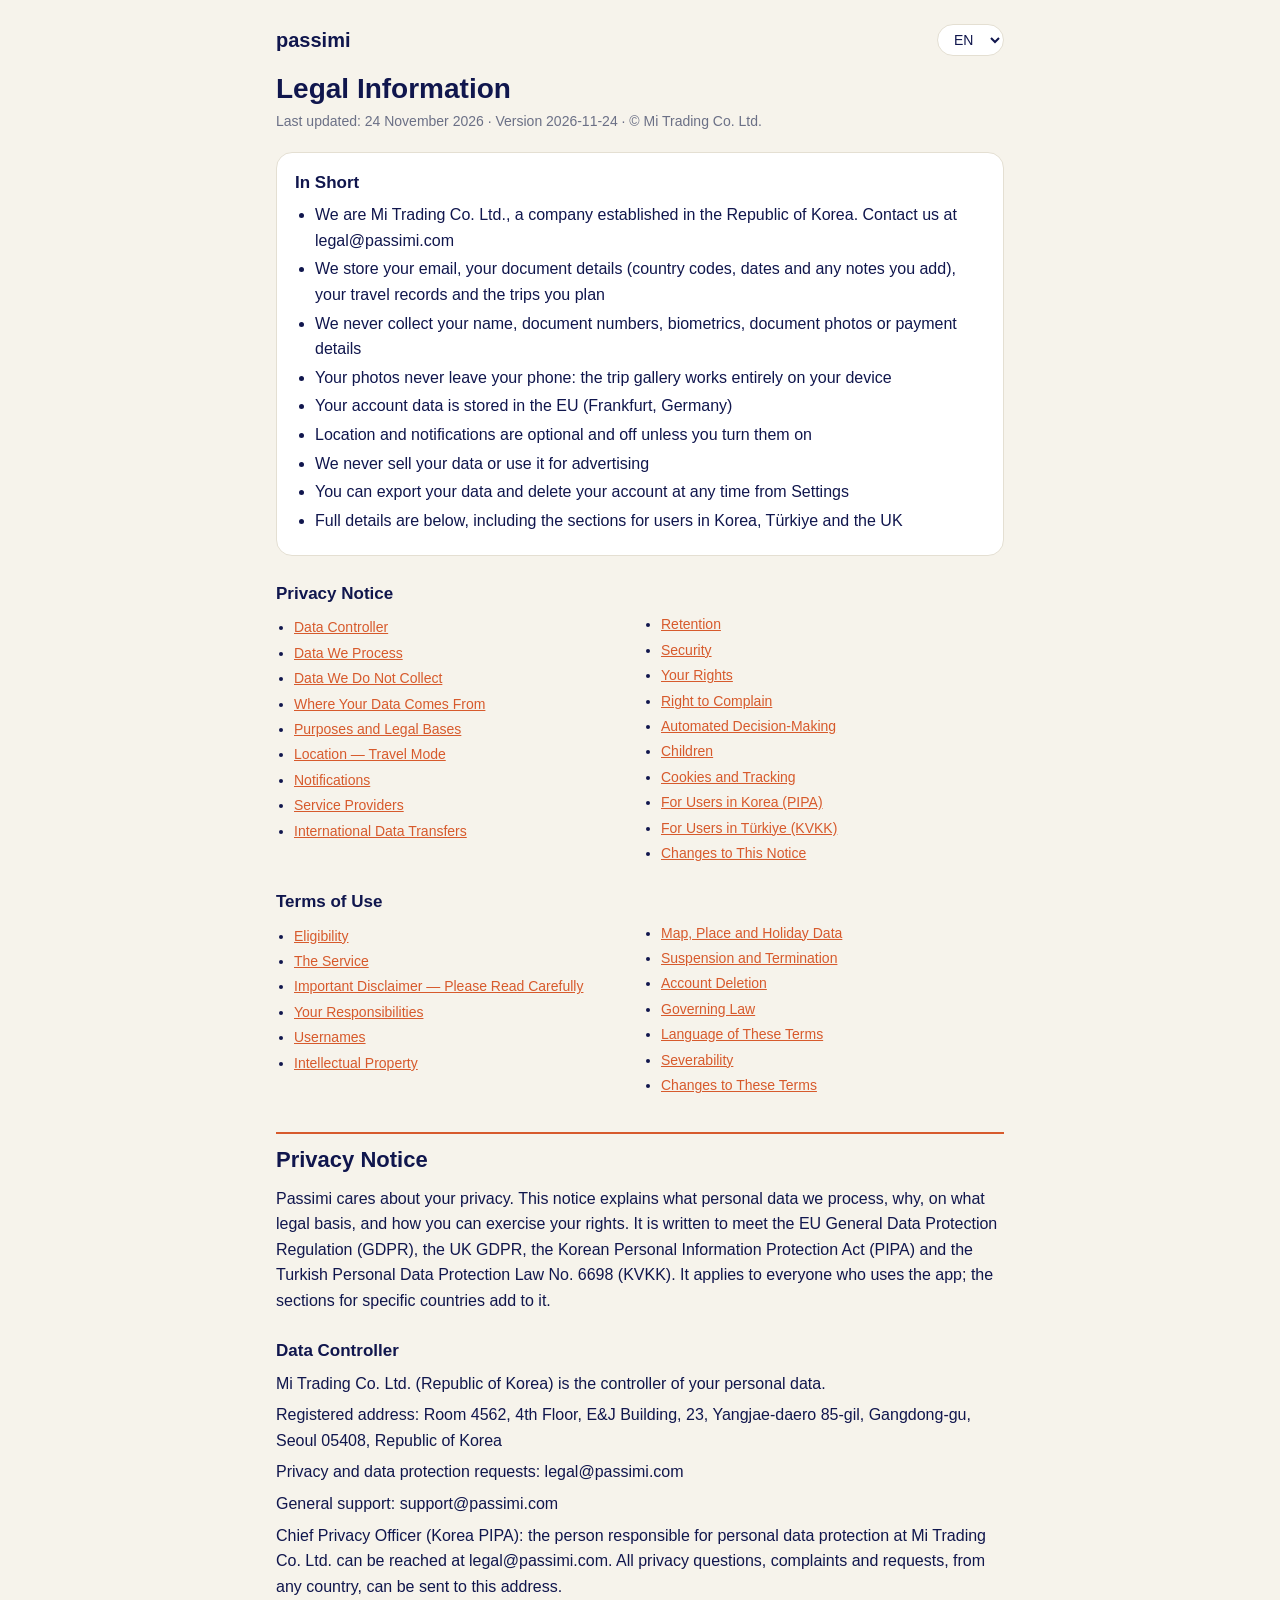
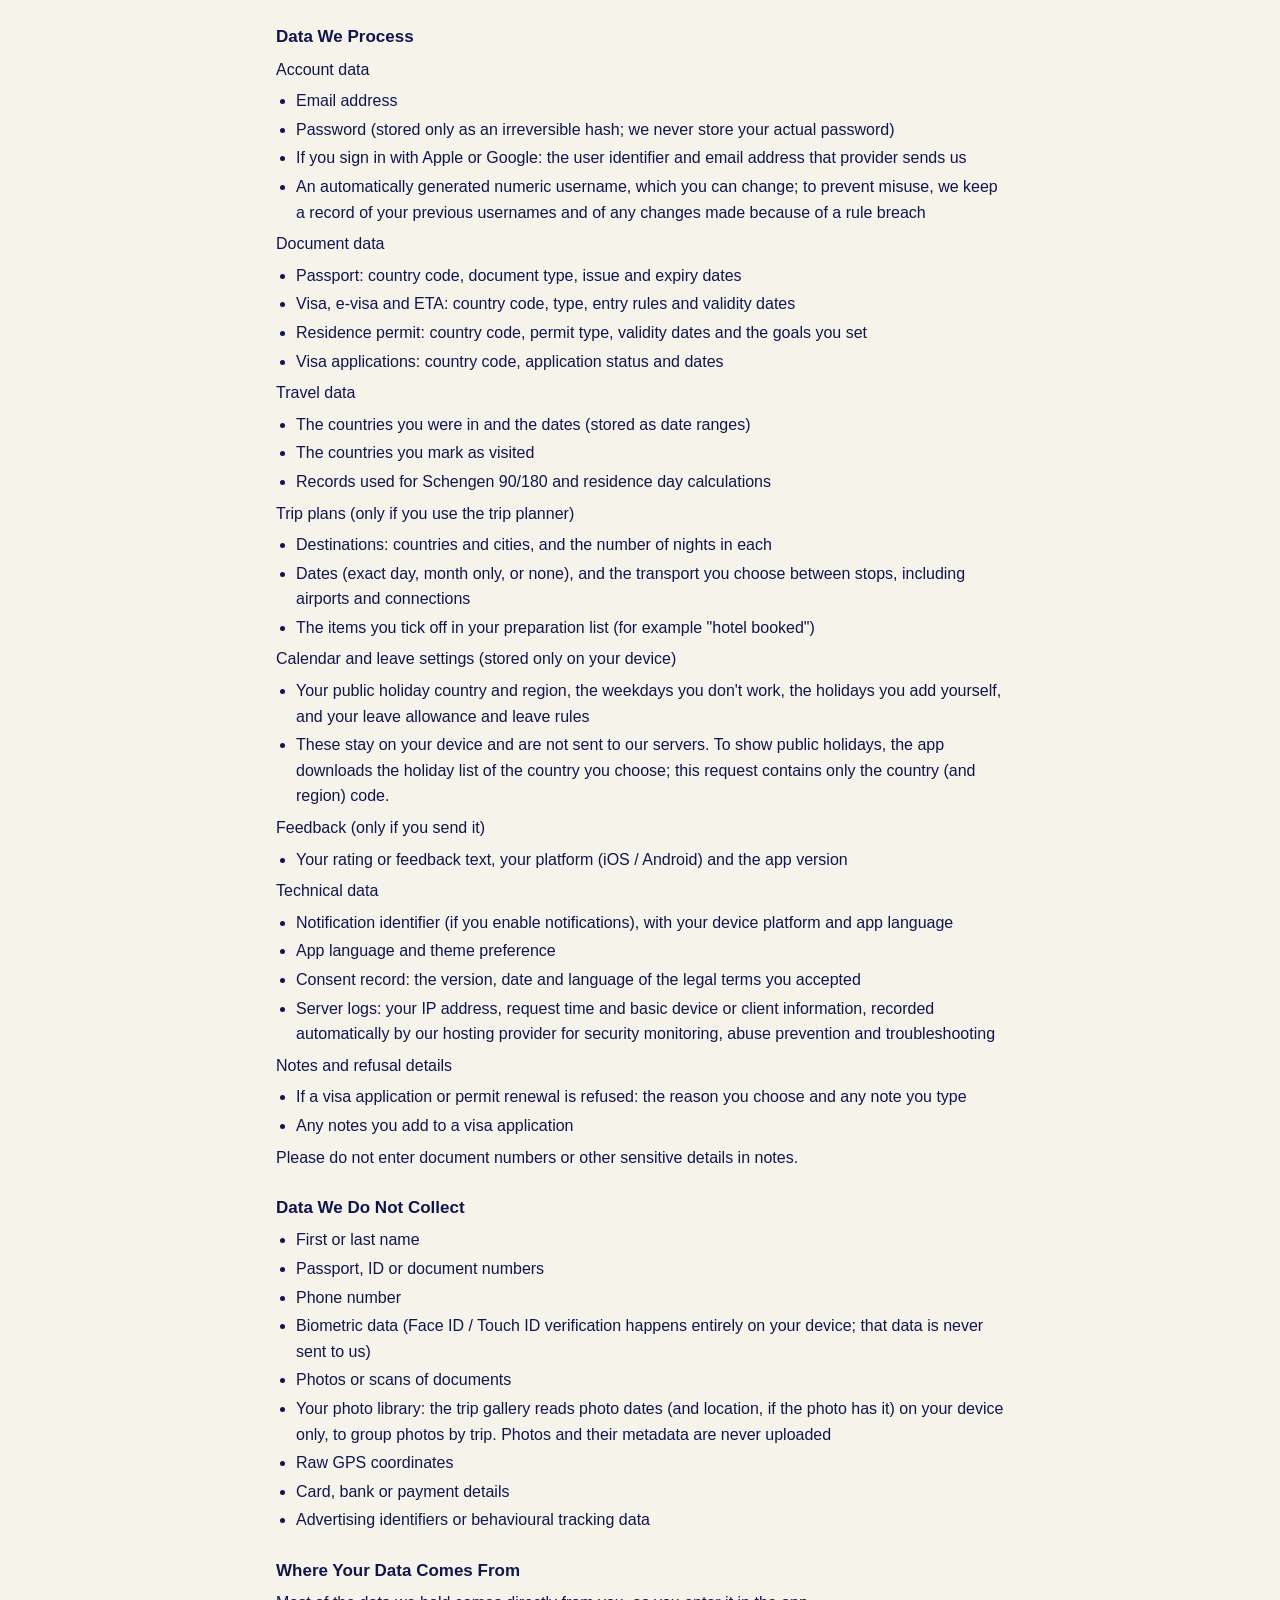
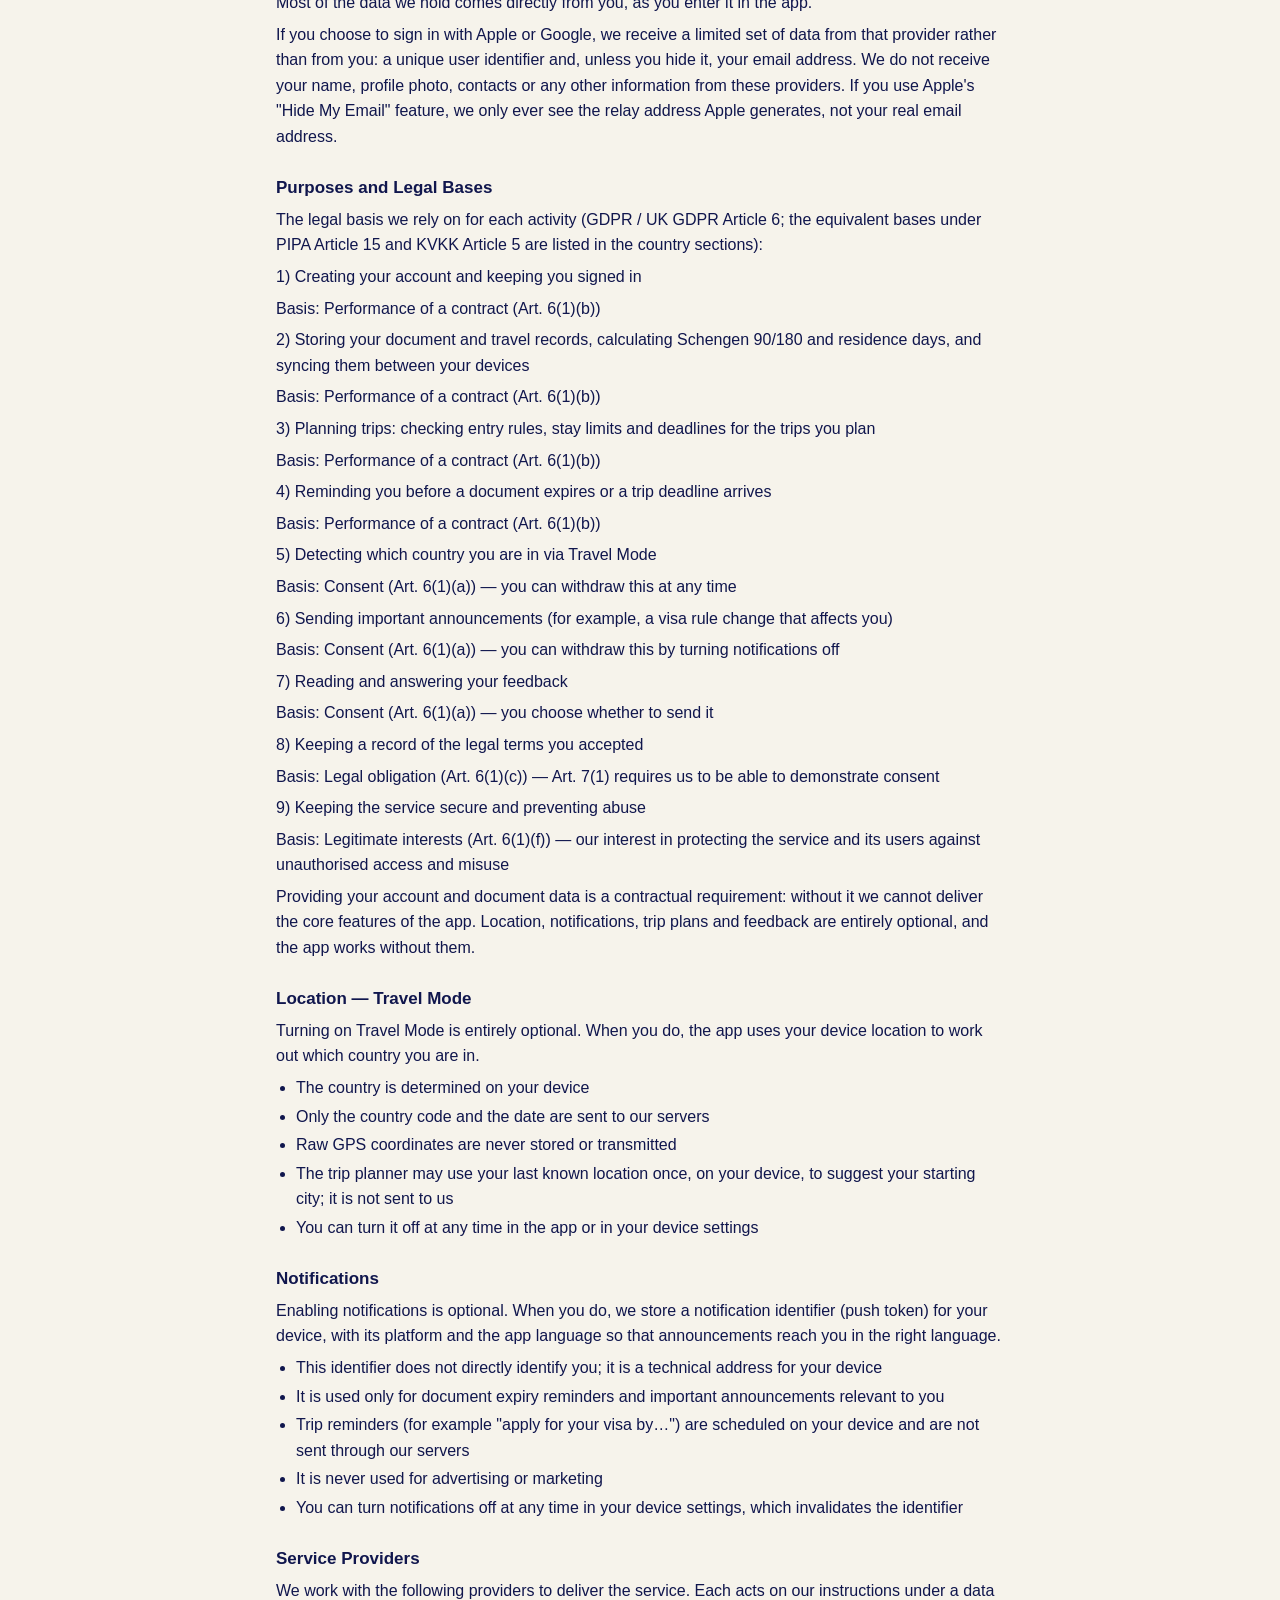
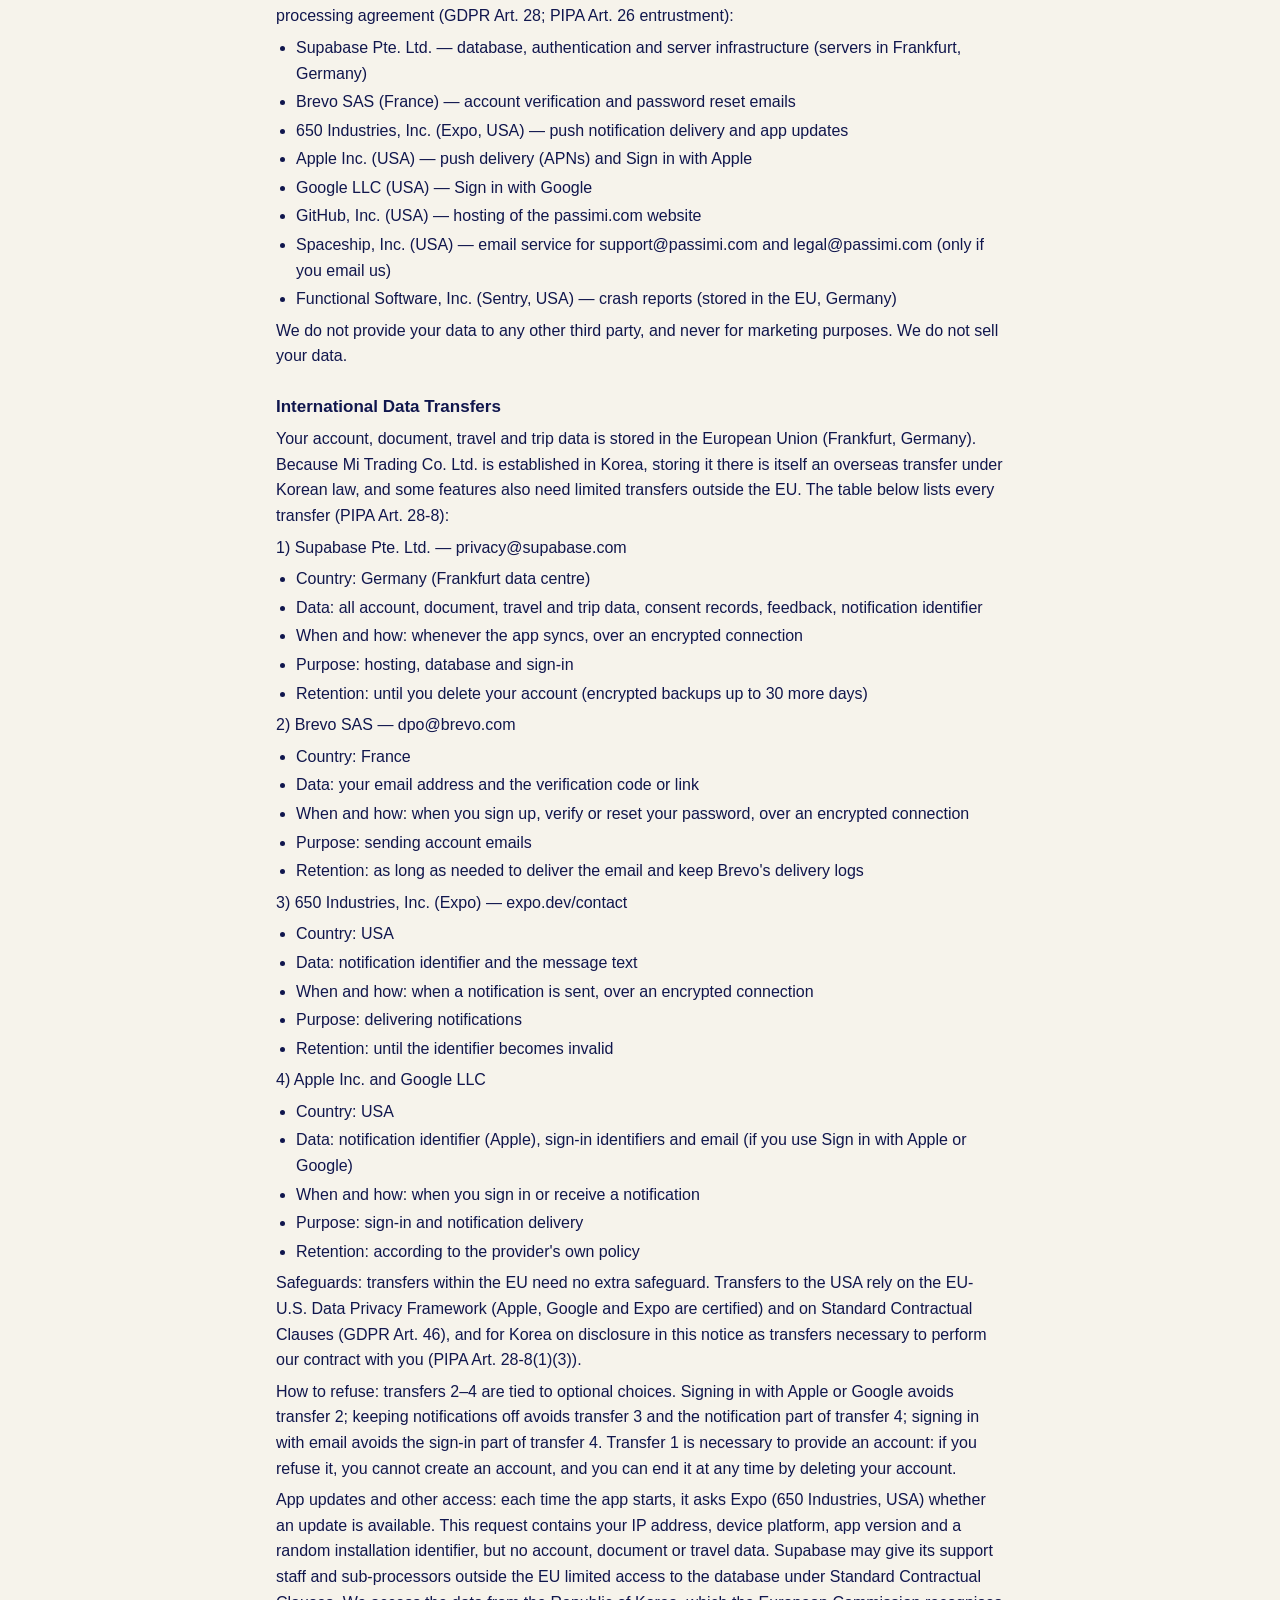
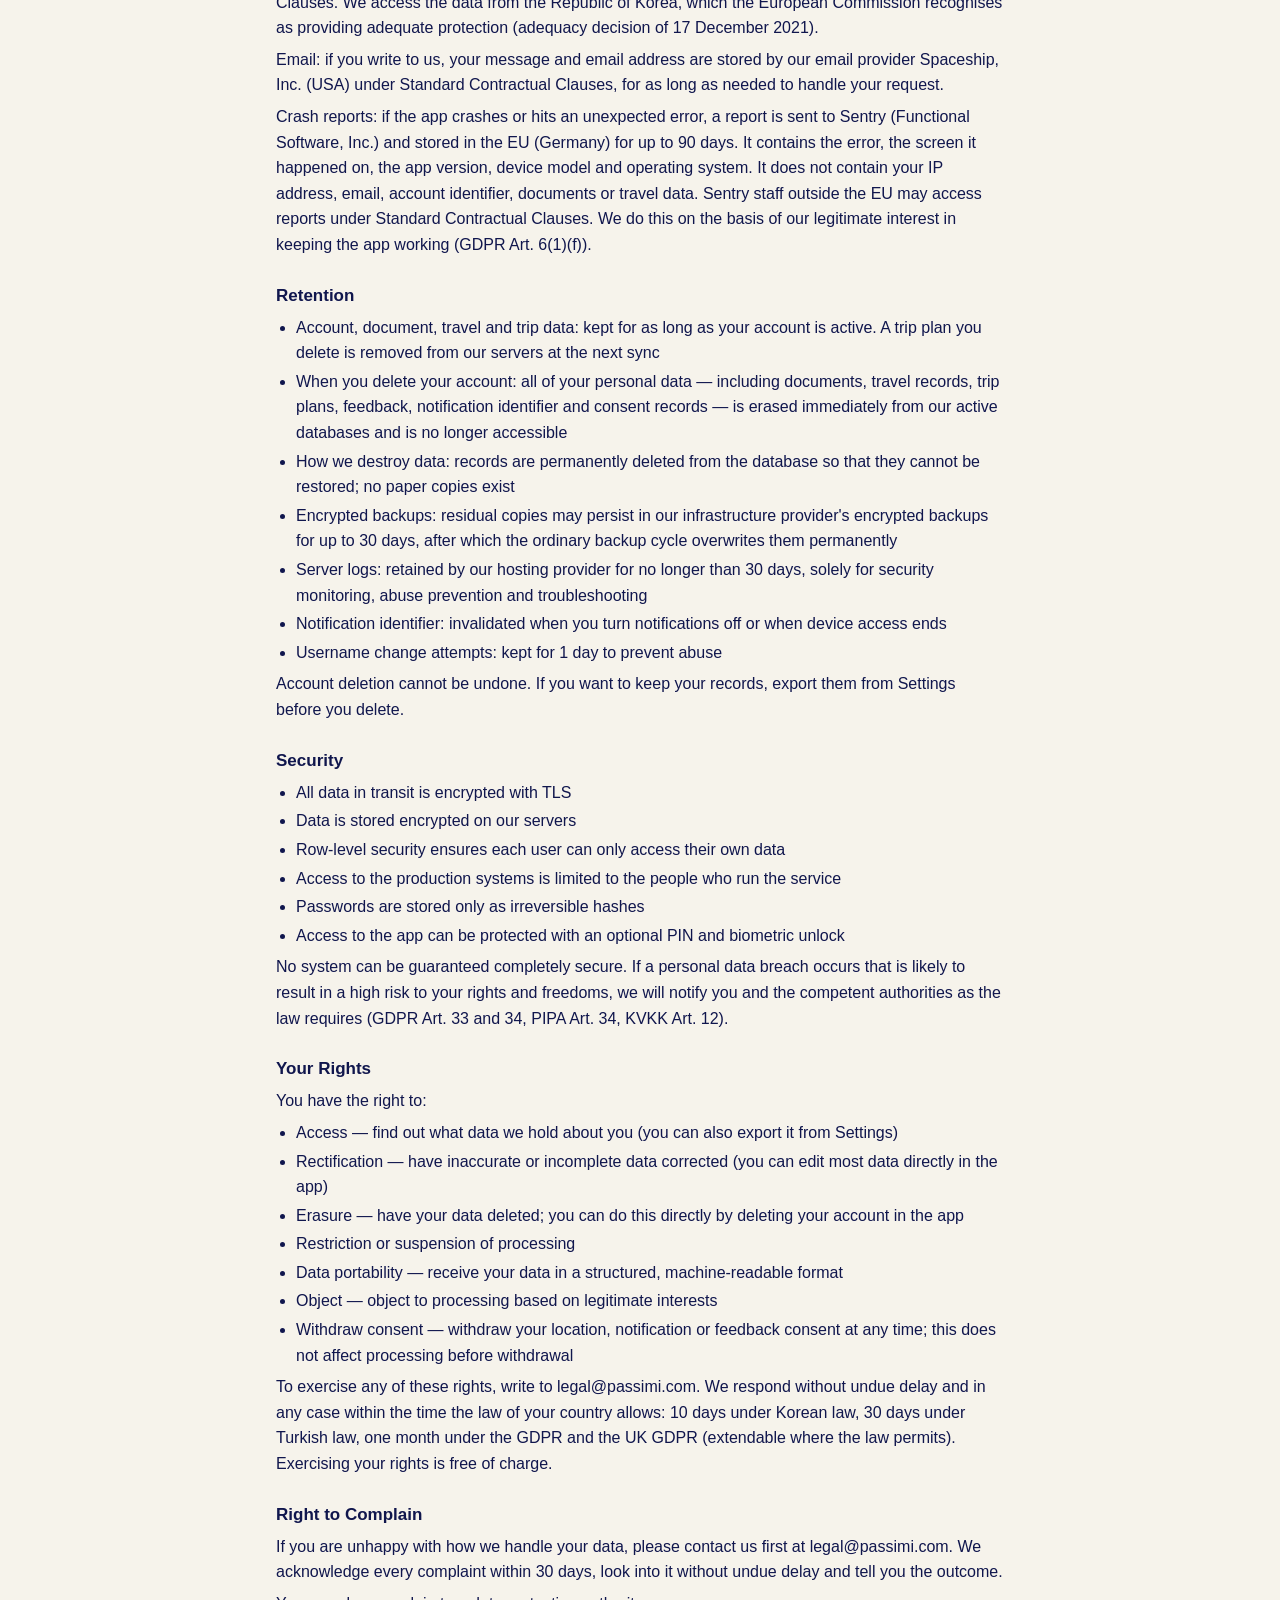
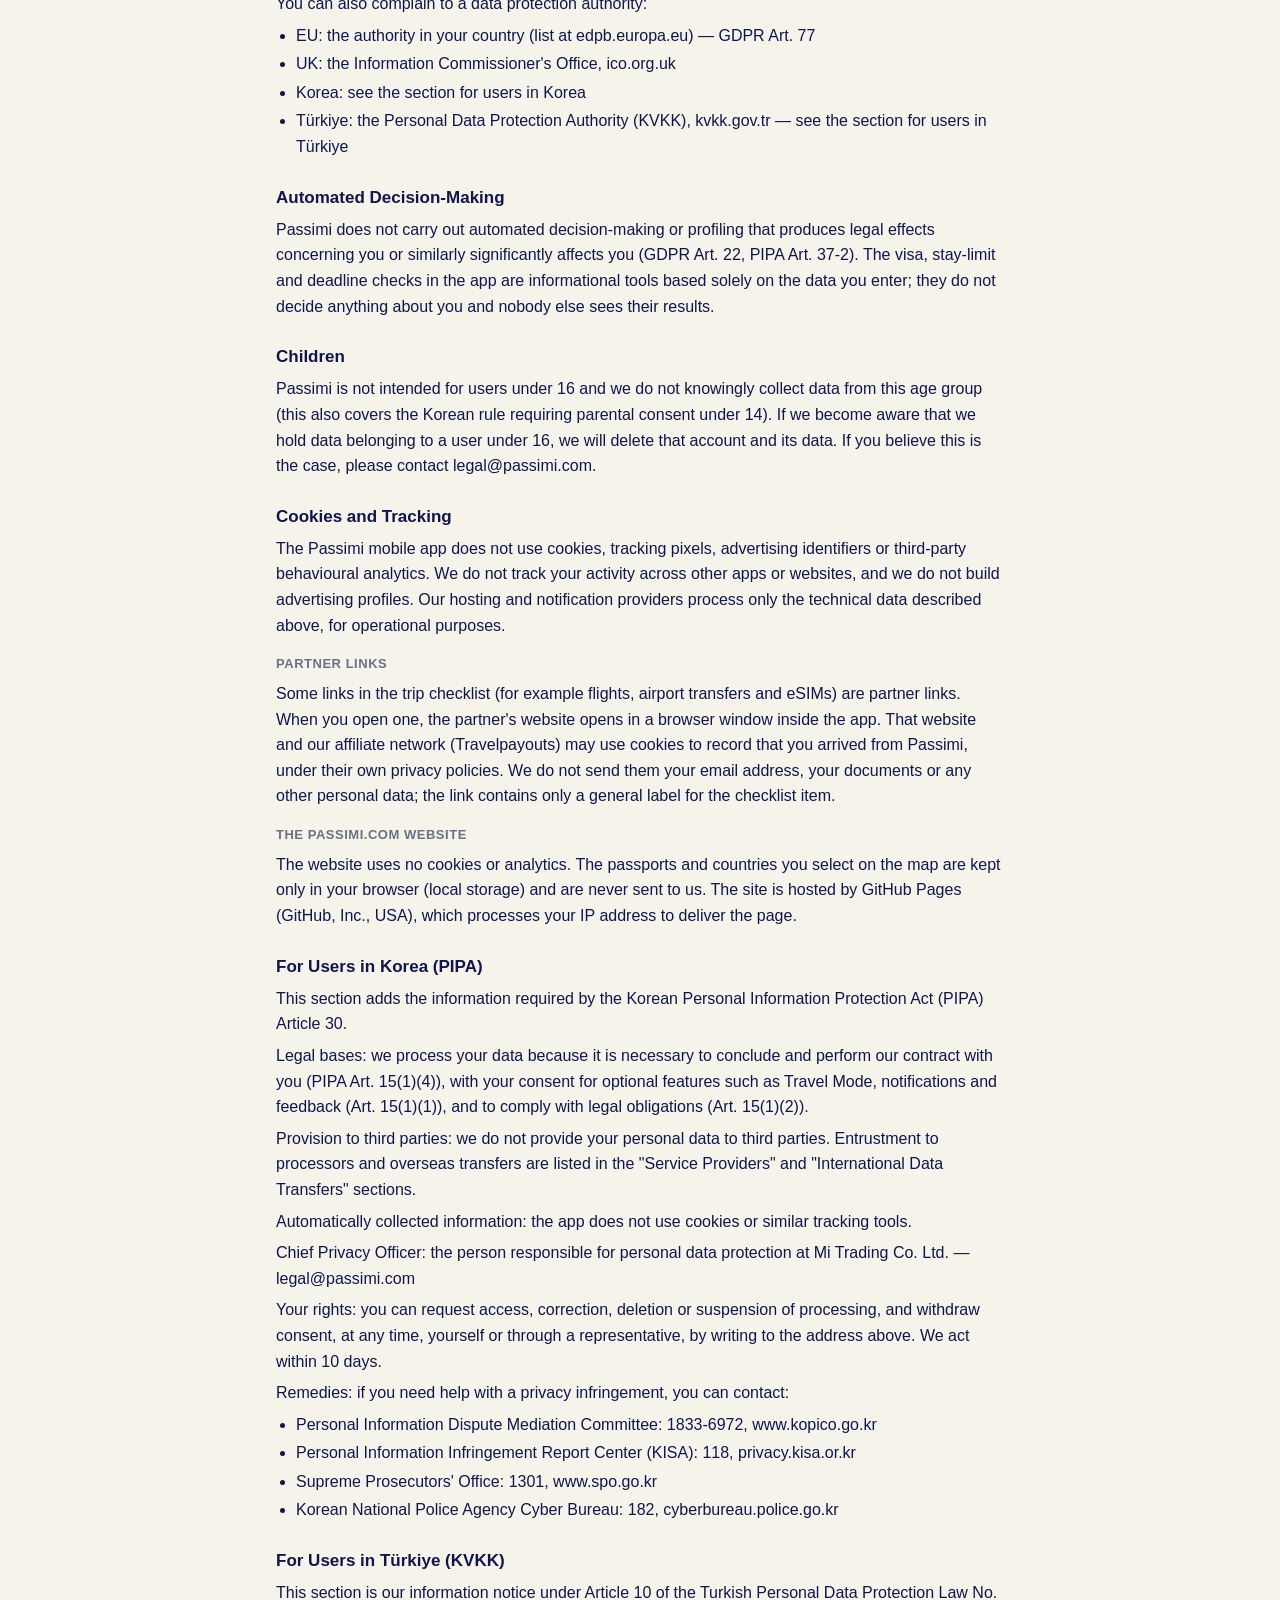
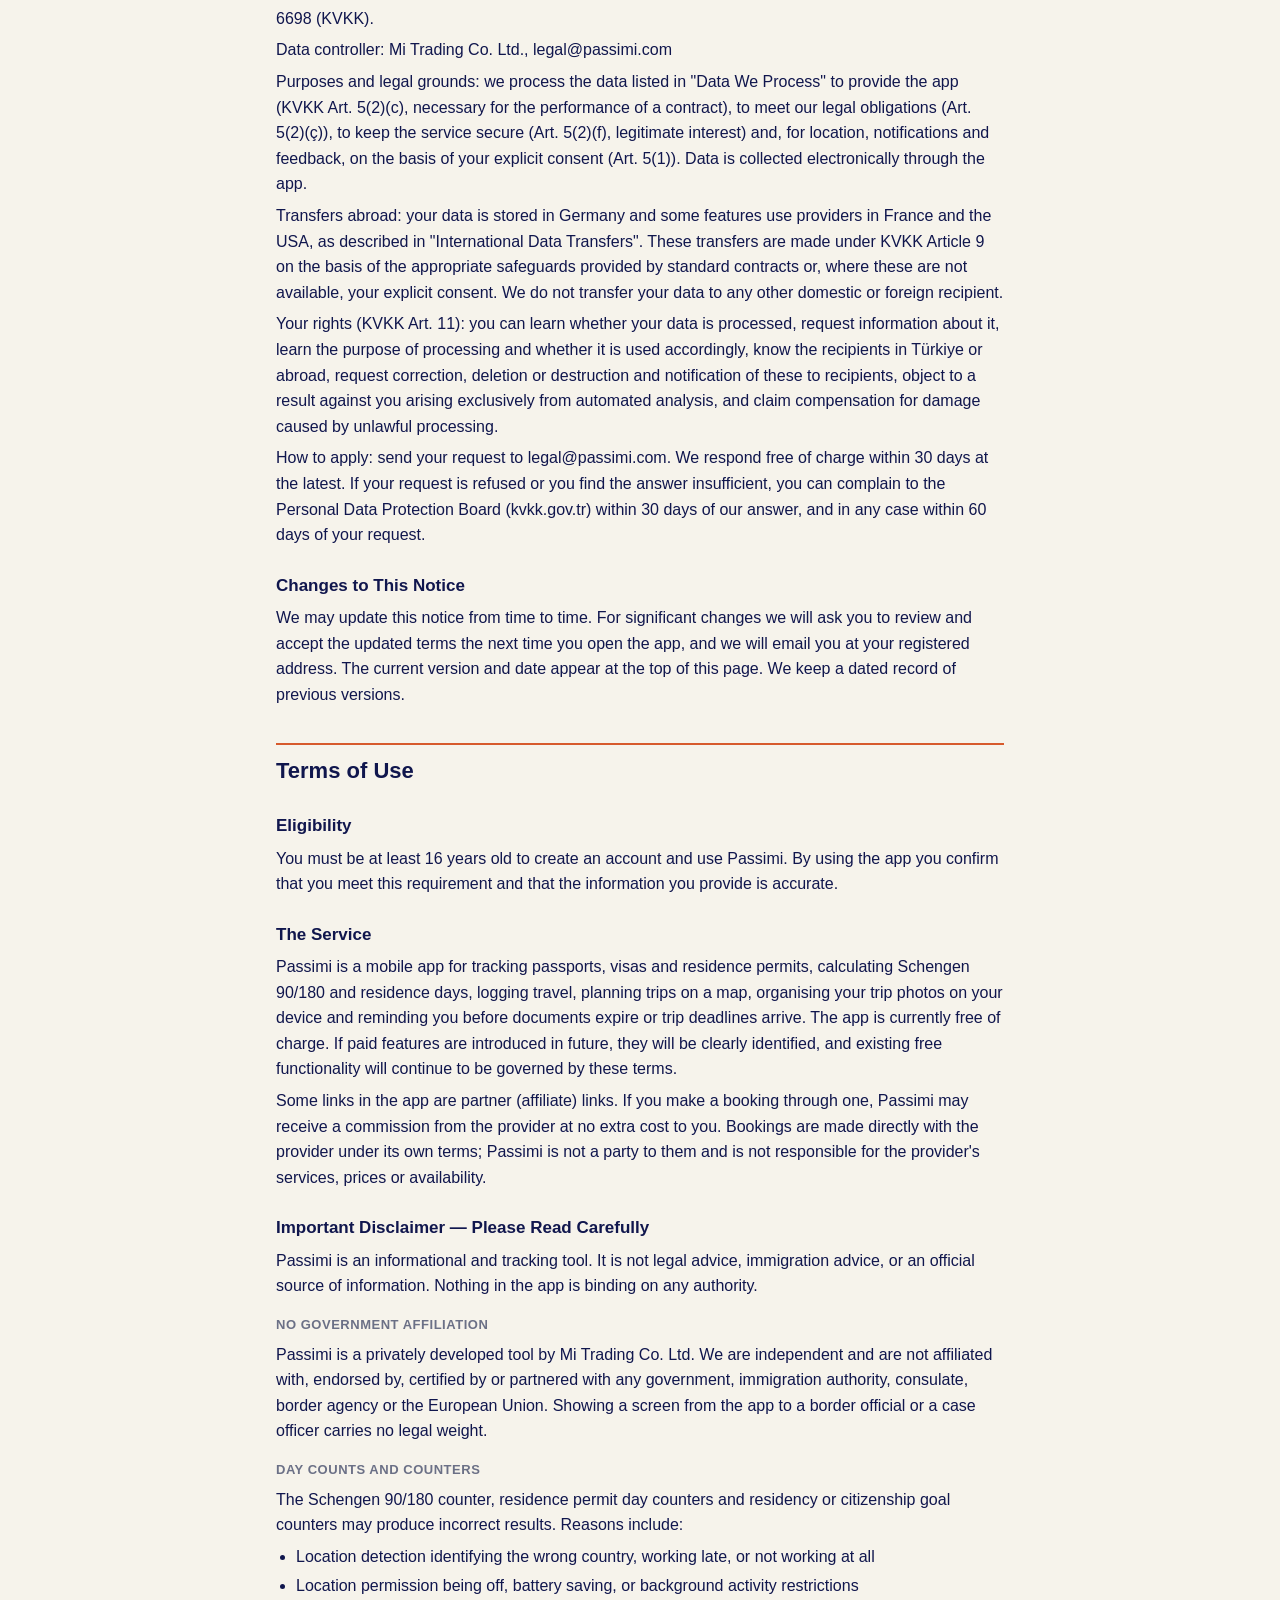
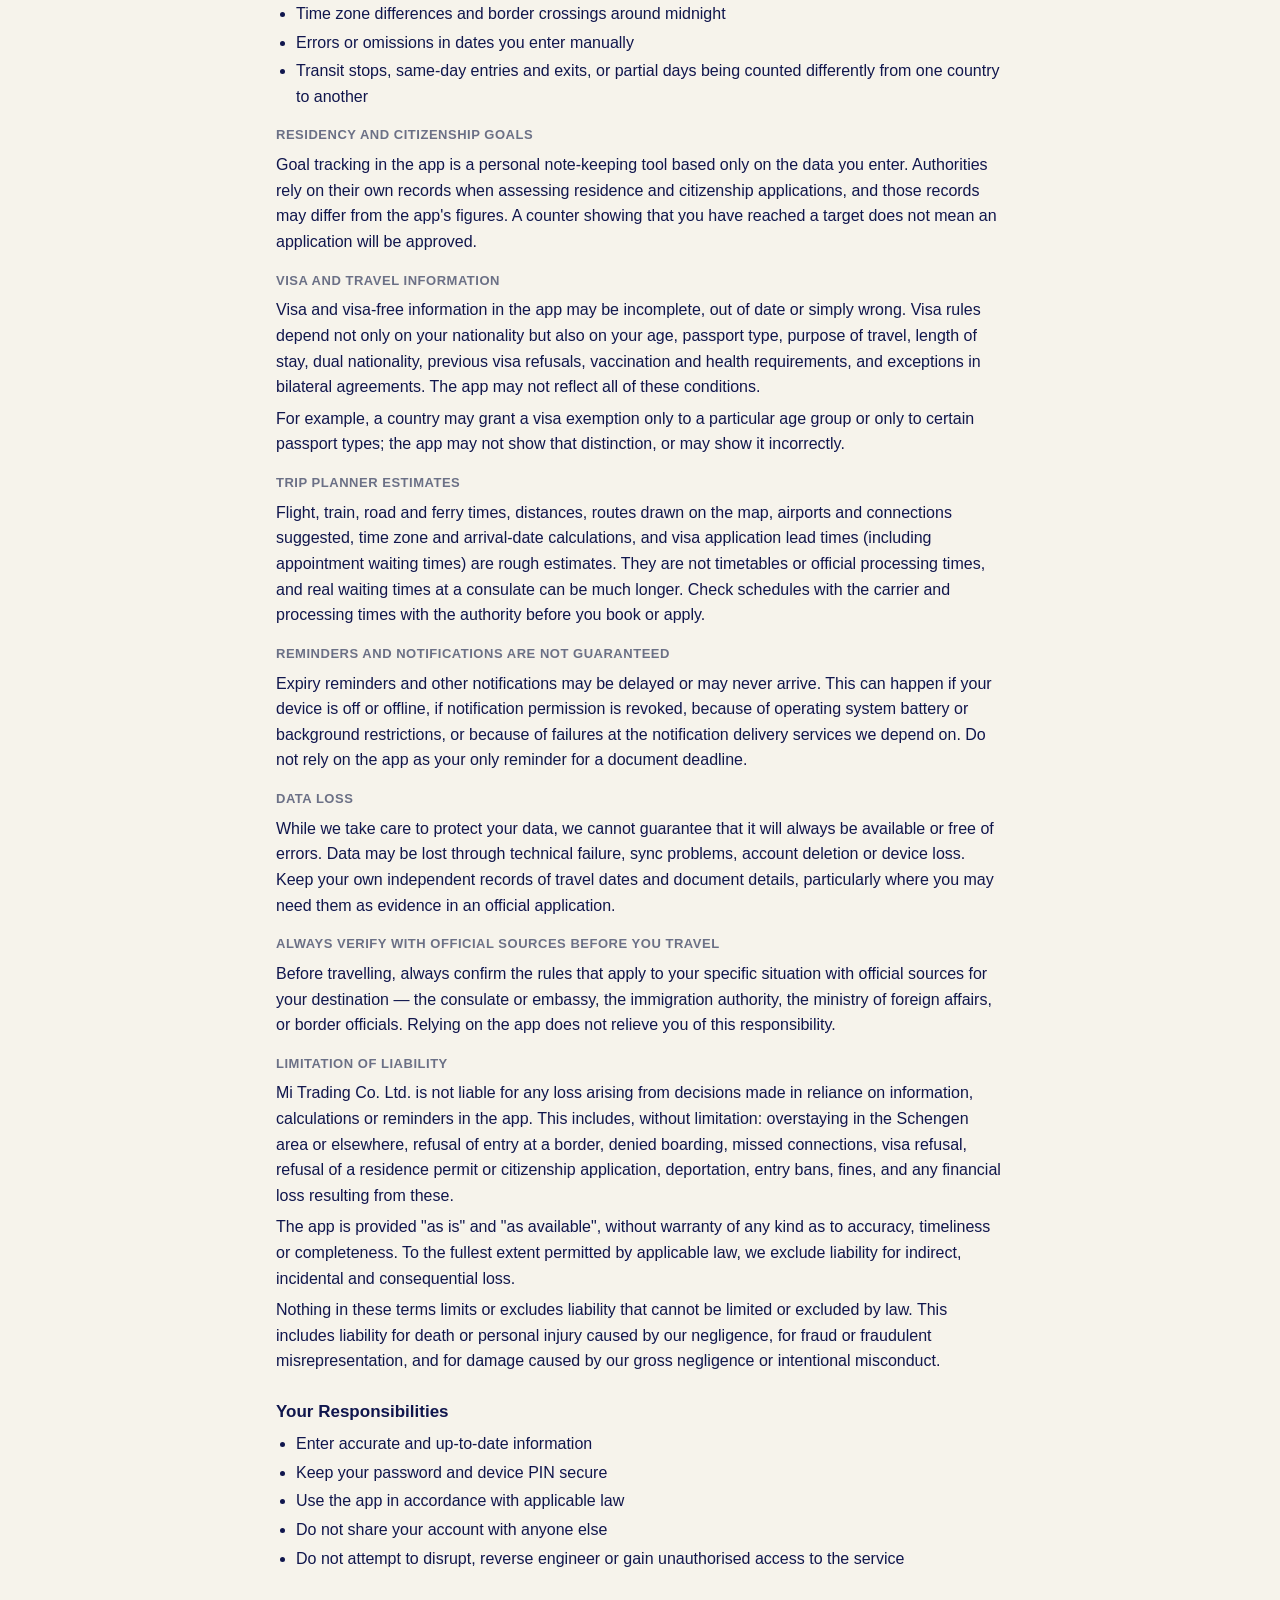
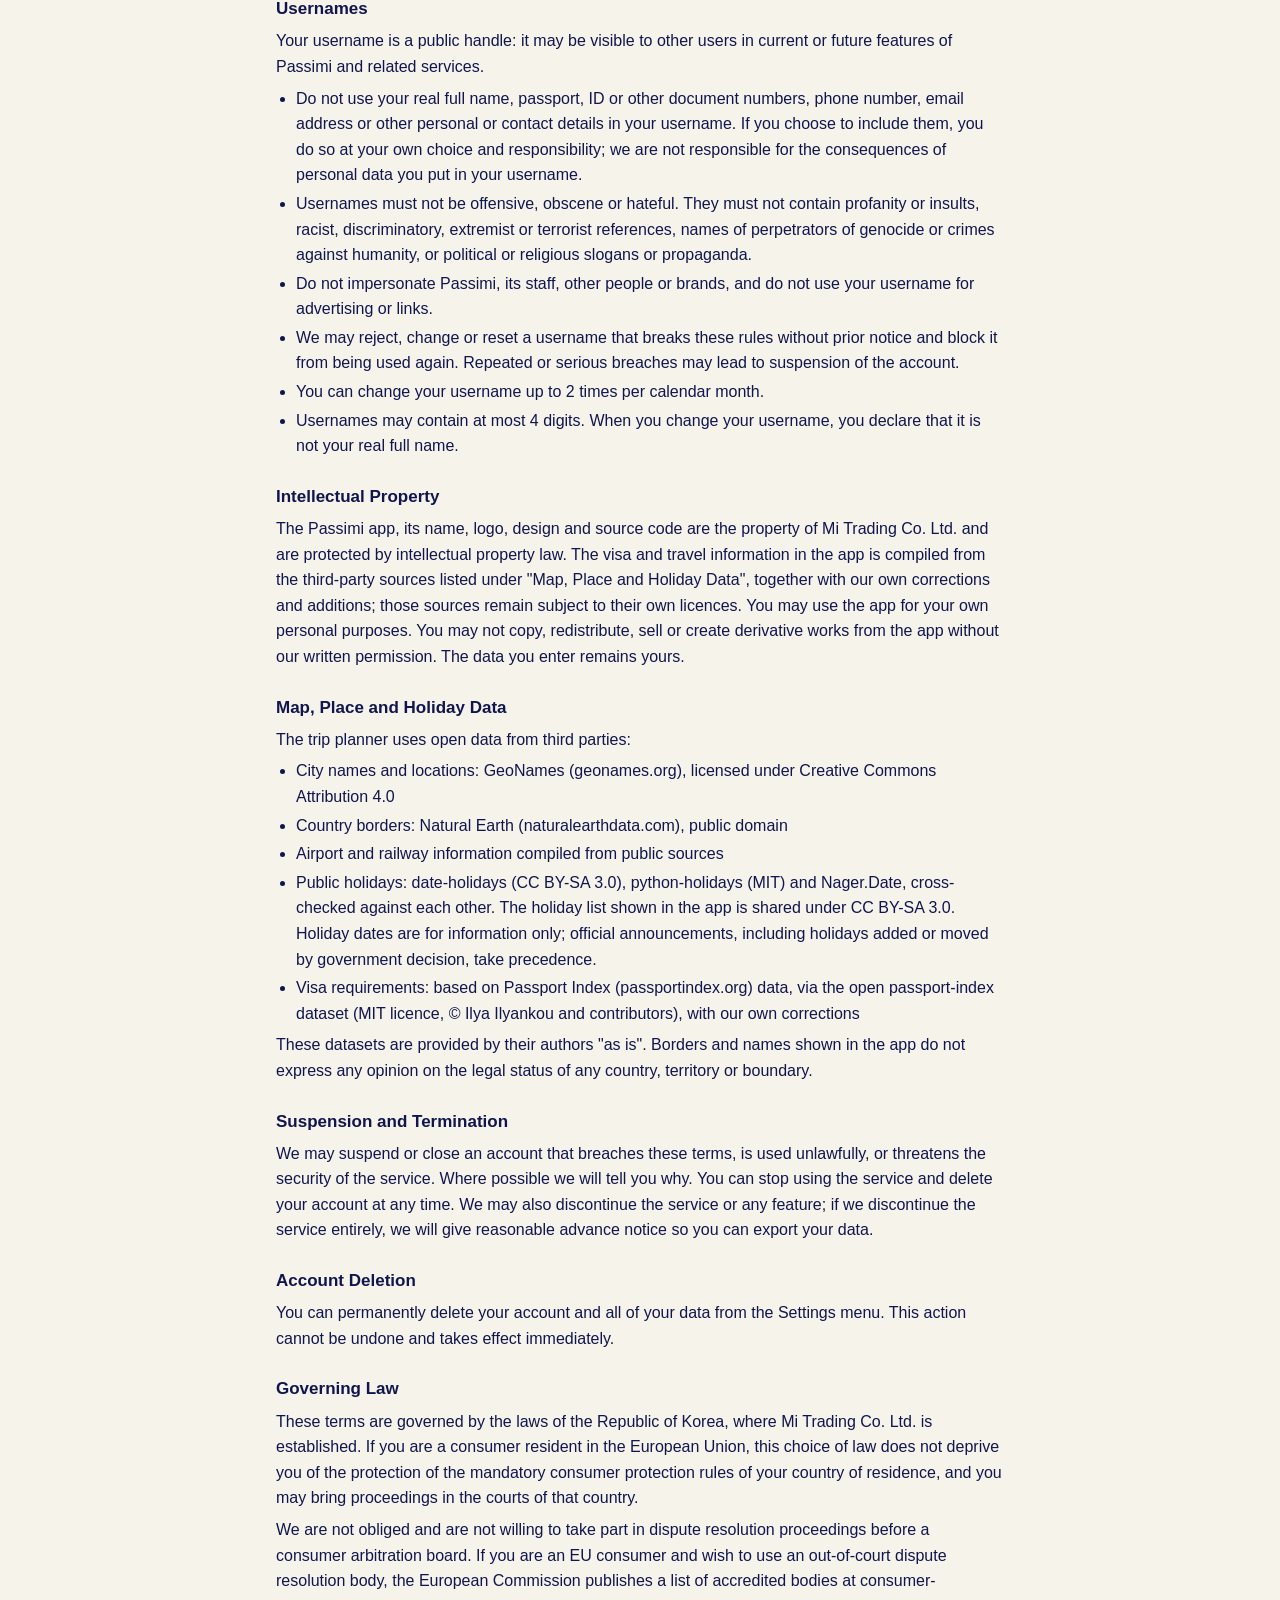
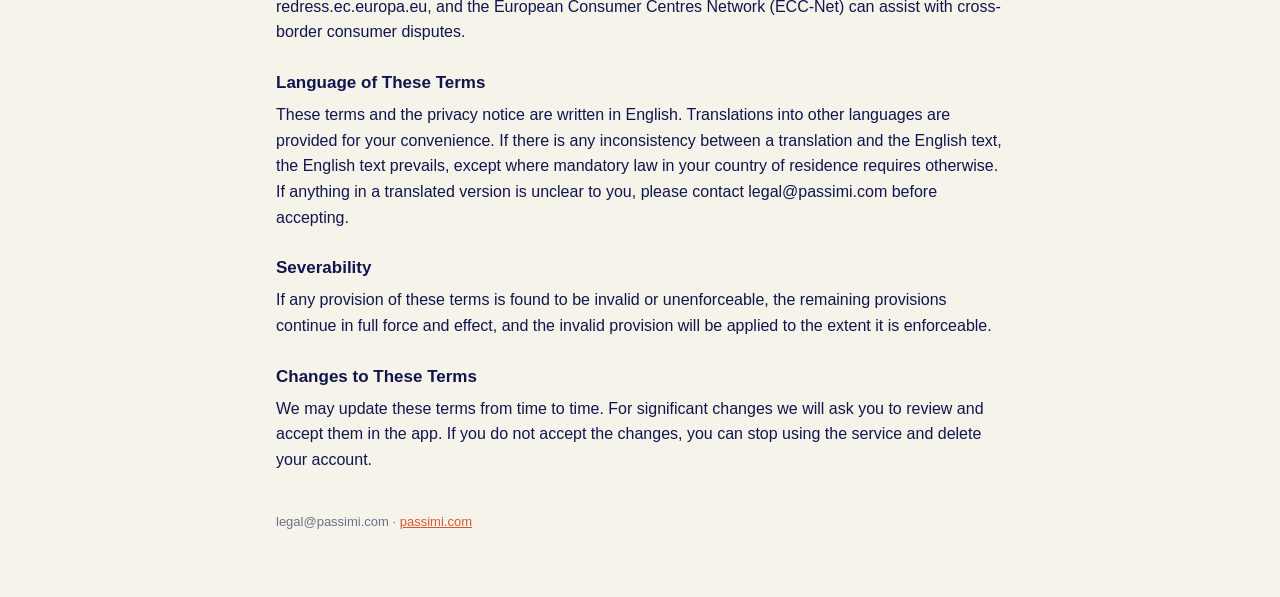
==== commit 3501381e: "site: 2026-11-24" ====
--- a/legal/index.html
+++ b/legal/index.html
@@ -37,6 +37,6 @@
 <div class="card"><h3 style="margin-top:0">In Short</h3><ul><li>We are Mi Trading Co. Ltd., a company established in the Republic of Korea. Contact us at legal@passimi.com</li><li>We store your email, your document details (country codes, dates and any notes you add), your travel records and the trips you plan</li><li>We never collect your name, document numbers, biometrics, document photos or payment details</li><li>Your photos never leave your phone: the trip gallery works entirely on your device</li><li>Your account data is stored in the EU (Frankfurt, Germany)</li><li>Location and notifications are optional and off unless you turn them on</li><li>We never sell your data or use it for advertising</li><li>You can export your data and delete your account at any time from Settings</li><li>Full details are below, including the sections for users in Korea, Türkiye and the UK</li></ul></div>
 <nav><h3>Privacy Notice</h3><ul><li><a href="#controller">Data Controller</a></li><li><a href="#collected">Data We Process</a></li><li><a href="#notCollected">Data We Do Not Collect</a></li><li><a href="#source">Where Your Data Comes From</a></li><li><a href="#purposes">Purposes and Legal Bases</a></li><li><a href="#location">Location — Travel Mode</a></li><li><a href="#notifications">Notifications</a></li><li><a href="#processors">Service Providers</a></li><li><a href="#transfer">International Data Transfers</a></li><li><a href="#retention">Retention</a></li><li><a href="#security">Security</a></li><li><a href="#rights">Your Rights</a></li><li><a href="#complaint">Right to Complain</a></li><li><a href="#automated">Automated Decision-Making</a></li><li><a href="#children">Children</a></li><li><a href="#cookies">Cookies and Tracking</a></li><li><a href="#korea">For Users in Korea (PIPA)</a></li><li><a href="#turkey">For Users in Türkiye (KVKK)</a></li><li><a href="#changes">Changes to This Notice</a></li></ul><h3>Terms of Use</h3><ul><li><a href="#eligibility">Eligibility</a></li><li><a href="#service">The Service</a></li><li><a href="#disclaimer">Important Disclaimer — Please Read Carefully</a></li><li><a href="#obligations">Your Responsibilities</a></li><li><a href="#usernames">Usernames</a></li><li><a href="#ip">Intellectual Property</a></li><li><a href="#dataSources">Map, Place and Holiday Data</a></li><li><a href="#suspension">Suspension and Termination</a></li><li><a href="#deletion">Account Deletion</a></li><li><a href="#governingLaw">Governing Law</a></li><li><a href="#language">Language of These Terms</a></li><li><a href="#severability">Severability</a></li><li><a href="#termsChanges">Changes to These Terms</a></li></ul></nav>
 <h2 id="privacy">Privacy Notice</h2><p>Passimi cares about your privacy. This notice explains what personal data we process, why, on what legal basis, and how you can exercise your rights. It is written to meet the EU General Data Protection Regulation (GDPR), the UK GDPR, the Korean Personal Information Protection Act (PIPA) and the Turkish Personal Data Protection Law No. 6698 (KVKK). It applies to everyone who uses the app; the sections for specific countries add to it.</p><section id="controller"><h3>Data Controller</h3><p>Mi Trading Co. Ltd. (Republic of Korea) is the controller of your personal data.</p><p>Registered address: Room 4562, 4th Floor, E&amp;J Building, 23, Yangjae-daero 85-gil, Gangdong-gu, Seoul 05408, Republic of Korea</p><p>Privacy and data protection requests: legal@passimi.com</p><p>General support: support@passimi.com</p><p>Chief Privacy Officer (Korea PIPA): the person responsible for personal data protection at Mi Trading Co. Ltd. can be reached at legal@passimi.com. All privacy questions, complaints and requests, from any country, can be sent to this address.</p></section><section id="collected"><h3>Data We Process</h3><p>Account data</p><ul><li>Email address</li><li>Password (stored only as an irreversible hash; we never store your actual password)</li><li>If you sign in with Apple or Google: the user identifier and email address that provider sends us</li><li>An automatically generated numeric username, which you can change; to prevent misuse, we keep a record of your previous usernames and of any changes made because of a rule breach</li></ul><p>Document data</p><ul><li>Passport: country code, document type, issue and expiry dates</li><li>Visa, e-visa and ETA: country code, type, entry rules and validity dates</li><li>Residence permit: country code, permit type, validity dates and the goals you set</li><li>Visa applications: country code, application status and dates</li></ul><p>Travel data</p><ul><li>The countries you were in and the dates (stored as date ranges)</li><li>The countries you mark as visited</li><li>Records used for Schengen 90/180 and residence day calculations</li></ul><p>Trip plans (only if you use the trip planner)</p><ul><li>Destinations: countries and cities, and the number of nights in each</li><li>Dates (exact day, month only, or none), and the transport you choose between stops, including airports and connections</li><li>The items you tick off in your preparation list (for example "hotel booked")</li></ul><p>Calendar and leave settings (stored only on your device)</p><ul><li>Your public holiday country and region, the weekdays you don't work, the holidays you add yourself, and your leave allowance and leave rules</li><li>These stay on your device and are not sent to our servers. To show public holidays, the app downloads the holiday list of the country you choose; this request contains only the country (and region) code.</li></ul><p>Feedback (only if you send it)</p><ul><li>Your rating or feedback text, your platform (iOS / Android) and the app version</li></ul><p>Technical data</p><ul><li>Notification identifier (if you enable notifications), with your device platform and app language</li><li>App language and theme preference</li><li>Consent record: the version, date and language of the legal terms you accepted</li><li>Server logs: your IP address, request time and basic device or client information, recorded automatically by our hosting provider for security monitoring, abuse prevention and troubleshooting</li></ul><p>Notes and refusal details</p><ul><li>If a visa application or permit renewal is refused: the reason you choose and any note you type</li><li>Any notes you add to a visa application</li></ul><p>Please do not enter document numbers or other sensitive details in notes.</p></section><section id="notCollected"><h3>Data We Do Not Collect</h3><ul><li>First or last name</li><li>Passport, ID or document numbers</li><li>Phone number</li><li>Biometric data (Face ID / Touch ID verification happens entirely on your device; that data is never sent to us)</li><li>Photos or scans of documents</li><li>Your photo library: the trip gallery reads photo dates (and location, if the photo has it) on your device only, to group photos by trip. Photos and their metadata are never uploaded</li><li>Raw GPS coordinates</li><li>Card, bank or payment details</li><li>Advertising identifiers or behavioural tracking data</li></ul></section><section id="source"><h3>Where Your Data Comes From</h3><p>Most of the data we hold comes directly from you, as you enter it in the app.</p><p>If you choose to sign in with Apple or Google, we receive a limited set of data from that provider rather than from you: a unique user identifier and, unless you hide it, your email address. We do not receive your name, profile photo, contacts or any other information from these providers. If you use Apple's "Hide My Email" feature, we only ever see the relay address Apple generates, not your real email address.</p></section><section id="purposes"><h3>Purposes and Legal Bases</h3><p>The legal basis we rely on for each activity (GDPR / UK GDPR Article 6; the equivalent bases under PIPA Article 15 and KVKK Article 5 are listed in the country sections):</p><p>1) Creating your account and keeping you signed in</p><p>Basis: Performance of a contract (Art. 6(1)(b))</p><p>2) Storing your document and travel records, calculating Schengen 90/180 and residence days, and syncing them between your devices</p><p>Basis: Performance of a contract (Art. 6(1)(b))</p><p>3) Planning trips: checking entry rules, stay limits and deadlines for the trips you plan</p><p>Basis: Performance of a contract (Art. 6(1)(b))</p><p>4) Reminding you before a document expires or a trip deadline arrives</p><p>Basis: Performance of a contract (Art. 6(1)(b))</p><p>5) Detecting which country you are in via Travel Mode</p><p>Basis: Consent (Art. 6(1)(a)) — you can withdraw this at any time</p><p>6) Sending important announcements (for example, a visa rule change that affects you)</p><p>Basis: Consent (Art. 6(1)(a)) — you can withdraw this by turning notifications off</p><p>7) Reading and answering your feedback</p><p>Basis: Consent (Art. 6(1)(a)) — you choose whether to send it</p><p>8) Keeping a record of the legal terms you accepted</p><p>Basis: Legal obligation (Art. 6(1)(c)) — Art. 7(1) requires us to be able to demonstrate consent</p><p>9) Keeping the service secure and preventing abuse</p><p>Basis: Legitimate interests (Art. 6(1)(f)) — our interest in protecting the service and its users against unauthorised access and misuse</p><p>Providing your account and document data is a contractual requirement: without it we cannot deliver the core features of the app. Location, notifications, trip plans and feedback are entirely optional, and the app works without them.</p></section><section id="location"><h3>Location — Travel Mode</h3><p>Turning on Travel Mode is entirely optional. When you do, the app uses your device location to work out which country you are in.</p><ul><li>The country is determined on your device</li><li>Only the country code and the date are sent to our servers</li><li>Raw GPS coordinates are never stored or transmitted</li><li>The trip planner may use your last known location once, on your device, to suggest your starting city; it is not sent to us</li><li>You can turn it off at any time in the app or in your device settings</li></ul></section><section id="notifications"><h3>Notifications</h3><p>Enabling notifications is optional. When you do, we store a notification identifier (push token) for your device, with its platform and the app language so that announcements reach you in the right language.</p><ul><li>This identifier does not directly identify you; it is a technical address for your device</li><li>It is used only for document expiry reminders and important announcements relevant to you</li><li>Trip reminders (for example "apply for your visa by…") are scheduled on your device and are not sent through our servers</li><li>It is never used for advertising or marketing</li><li>You can turn notifications off at any time in your device settings, which invalidates the identifier</li></ul></section><section id="processors"><h3>Service Providers</h3><p>We work with the following providers to deliver the service. Each acts on our instructions under a data processing agreement (GDPR Art. 28; PIPA Art. 26 entrustment):</p><ul><li>Supabase Pte. Ltd. — database, authentication and server infrastructure (servers in Frankfurt, Germany)</li><li>Brevo SAS (France) — account verification and password reset emails</li><li>650 Industries, Inc. (Expo, USA) — push notification delivery and app updates</li><li>Apple Inc. (USA) — push delivery (APNs) and Sign in with Apple</li><li>Google LLC (USA) — Sign in with Google</li><li>GitHub, Inc. (USA) — hosting of the passimi.com website</li><li>Spaceship, Inc. (USA) — email service for support@passimi.com and legal@passimi.com (only if you email us)</li><li>Functional Software, Inc. (Sentry, USA) — crash reports (stored in the EU, Germany)</li></ul><p>We do not provide your data to any other third party, and never for marketing purposes. We do not sell your data.</p></section><section id="transfer"><h3>International Data Transfers</h3><p>Your account, document, travel and trip data is stored in the European Union (Frankfurt, Germany). Because Mi Trading Co. Ltd. is established in Korea, storing it there is itself an overseas transfer under Korean law, and some features also need limited transfers outside the EU. The table below lists every transfer (PIPA Art. 28-8):</p><p>1) Supabase Pte. Ltd. — privacy@supabase.com</p><ul><li>Country: Germany (Frankfurt data centre)</li><li>Data: all account, document, travel and trip data, consent records, feedback, notification identifier</li><li>When and how: whenever the app syncs, over an encrypted connection</li><li>Purpose: hosting, database and sign-in</li><li>Retention: until you delete your account (encrypted backups up to 30 more days)</li></ul><p>2) Brevo SAS — dpo@brevo.com</p><ul><li>Country: France</li><li>Data: your email address and the verification code or link</li><li>When and how: when you sign up, verify or reset your password, over an encrypted connection</li><li>Purpose: sending account emails</li><li>Retention: as long as needed to deliver the email and keep Brevo's delivery logs</li></ul><p>3) 650 Industries, Inc. (Expo) — expo.dev/contact</p><ul><li>Country: USA</li><li>Data: notification identifier and the message text</li><li>When and how: when a notification is sent, over an encrypted connection</li><li>Purpose: delivering notifications</li><li>Retention: until the identifier becomes invalid</li></ul><p>4) Apple Inc. and Google LLC</p><ul><li>Country: USA</li><li>Data: notification identifier (Apple), sign-in identifiers and email (if you use Sign in with Apple or Google)</li><li>When and how: when you sign in or receive a notification</li><li>Purpose: sign-in and notification delivery</li><li>Retention: according to the provider's own policy</li></ul><p>Safeguards: transfers within the EU need no extra safeguard. Transfers to the USA rely on the EU-U.S. Data Privacy Framework (Apple, Google and Expo are certified) and on Standard Contractual Clauses (GDPR Art. 46), and for Korea on disclosure in this notice as transfers necessary to perform our contract with you (PIPA Art. 28-8(1)(3)).</p><p>How to refuse: transfers 2–4 are tied to optional choices. Signing in with Apple or Google avoids transfer 2; keeping notifications off avoids transfer 3 and the notification part of transfer 4; signing in with email avoids the sign-in part of transfer 4. Transfer 1 is necessary to provide an account: if you refuse it, you cannot create an account, and you can end it at any time by deleting your account.</p><p>App updates and other access: each time the app starts, it asks Expo (650 Industries, USA) whether an update is available. This request contains your IP address, device platform, app version and a random installation identifier, but no account, document or travel data. Supabase may give its support staff and sub-processors outside the EU limited access to the database under Standard Contractual Clauses. We access the data from the Republic of Korea, which the European Commission recognises as providing adequate protection (adequacy decision of 17 December 2021).</p><p>Email: if you write to us, your message and email address are stored by our email provider Spaceship, Inc. (USA) under Standard Contractual Clauses, for as long as needed to handle your request.</p><p>Crash reports: if the app crashes or hits an unexpected error, a report is sent to Sentry (Functional Software, Inc.) and stored in the EU (Germany) for up to 90 days. It contains the error, the screen it happened on, the app version, device model and operating system. It does not contain your IP address, email, account identifier, documents or travel data. Sentry staff outside the EU may access reports under Standard Contractual Clauses. We do this on the basis of our legitimate interest in keeping the app working (GDPR Art. 6(1)(f)).</p></section><section id="retention"><h3>Retention</h3><ul><li>Account, document, travel and trip data: kept for as long as your account is active. A trip plan you delete is removed from our servers at the next sync</li><li>When you delete your account: all of your personal data — including documents, travel records, trip plans, feedback, notification identifier and consent records — is erased immediately from our active databases and is no longer accessible</li><li>How we destroy data: records are permanently deleted from the database so that they cannot be restored; no paper copies exist</li><li>Encrypted backups: residual copies may persist in our infrastructure provider's encrypted backups for up to 30 days, after which the ordinary backup cycle overwrites them permanently</li><li>Server logs: retained by our hosting provider for no longer than 30 days, solely for security monitoring, abuse prevention and troubleshooting</li><li>Notification identifier: invalidated when you turn notifications off or when device access ends</li><li>Username change attempts: kept for 1 day to prevent abuse</li></ul><p>Account deletion cannot be undone. If you want to keep your records, export them from Settings before you delete.</p></section><section id="security"><h3>Security</h3><ul><li>All data in transit is encrypted with TLS</li><li>Data is stored encrypted on our servers</li><li>Row-level security ensures each user can only access their own data</li><li>Access to the production systems is limited to the people who run the service</li><li>Passwords are stored only as irreversible hashes</li><li>Access to the app can be protected with an optional PIN and biometric unlock</li></ul><p>No system can be guaranteed completely secure. If a personal data breach occurs that is likely to result in a high risk to your rights and freedoms, we will notify you and the competent authorities as the law requires (GDPR Art. 33 and 34, PIPA Art. 34, KVKK Art. 12).</p></section><section id="rights"><h3>Your Rights</h3><p>You have the right to:</p><ul><li>Access — find out what data we hold about you (you can also export it from Settings)</li><li>Rectification — have inaccurate or incomplete data corrected (you can edit most data directly in the app)</li><li>Erasure — have your data deleted; you can do this directly by deleting your account in the app</li><li>Restriction or suspension of processing</li><li>Data portability — receive your data in a structured, machine-readable format</li><li>Object — object to processing based on legitimate interests</li><li>Withdraw consent — withdraw your location, notification or feedback consent at any time; this does not affect processing before withdrawal</li></ul><p>To exercise any of these rights, write to legal@passimi.com. We respond without undue delay and in any case within the time the law of your country allows: 10 days under Korean law, 30 days under Turkish law, one month under the GDPR and the UK GDPR (extendable where the law permits). Exercising your rights is free of charge.</p></section><section id="complaint"><h3>Right to Complain</h3><p>If you are unhappy with how we handle your data, please contact us first at legal@passimi.com. We acknowledge every complaint within 30 days, look into it without undue delay and tell you the outcome.</p><p>You can also complain to a data protection authority:</p><ul><li>EU: the authority in your country (list at edpb.europa.eu) — GDPR Art. 77</li><li>UK: the Information Commissioner's Office, ico.org.uk</li><li>Korea: see the section for users in Korea</li><li>Türkiye: the Personal Data Protection Authority (KVKK), kvkk.gov.tr — see the section for users in Türkiye</li></ul></section><section id="automated"><h3>Automated Decision-Making</h3><p>Passimi does not carry out automated decision-making or profiling that produces legal effects concerning you or similarly significantly affects you (GDPR Art. 22, PIPA Art. 37-2). The visa, stay-limit and deadline checks in the app are informational tools based solely on the data you enter; they do not decide anything about you and nobody else sees their results.</p></section><section id="children"><h3>Children</h3><p>Passimi is not intended for users under 16 and we do not knowingly collect data from this age group (this also covers the Korean rule requiring parental consent under 14). If we become aware that we hold data belonging to a user under 16, we will delete that account and its data. If you believe this is the case, please contact legal@passimi.com.</p></section><section id="cookies"><h3>Cookies and Tracking</h3><p>The Passimi mobile app does not use cookies, tracking pixels, advertising identifiers or third-party behavioural analytics. We do not track your activity across other apps or websites, and we do not build advertising profiles. Our hosting and notification providers process only the technical data described above, for operational purposes.</p><h4>PARTNER LINKS</h4><p>Some links in the trip checklist (for example flights, airport transfers and eSIMs) are partner links. When you open one, the partner's website opens in a browser window inside the app. That website and our affiliate network (Travelpayouts) may use cookies to record that you arrived from Passimi, under their own privacy policies. We do not send them your email address, your documents or any other personal data; the link contains only a general label for the checklist item.</p><h4>THE PASSIMI.COM WEBSITE</h4><p>The website uses no cookies or analytics. The passports and countries you select on the map are kept only in your browser (local storage) and are never sent to us. The site is hosted by GitHub Pages (GitHub, Inc., USA), which processes your IP address to deliver the page.</p></section><section id="korea"><h3>For Users in Korea (PIPA)</h3><p>This section adds the information required by the Korean Personal Information Protection Act (PIPA) Article 30.</p><p>Legal bases: we process your data because it is necessary to conclude and perform our contract with you (PIPA Art. 15(1)(4)), with your consent for optional features such as Travel Mode, notifications and feedback (Art. 15(1)(1)), and to comply with legal obligations (Art. 15(1)(2)).</p><p>Provision to third parties: we do not provide your personal data to third parties. Entrustment to processors and overseas transfers are listed in the "Service Providers" and "International Data Transfers" sections.</p><p>Automatically collected information: the app does not use cookies or similar tracking tools.</p><p>Chief Privacy Officer: the person responsible for personal data protection at Mi Trading Co. Ltd. — legal@passimi.com</p><p>Your rights: you can request access, correction, deletion or suspension of processing, and withdraw consent, at any time, yourself or through a representative, by writing to the address above. We act within 10 days.</p><p>Remedies: if you need help with a privacy infringement, you can contact:</p><ul><li>Personal Information Dispute Mediation Committee: 1833-6972, www.kopico.go.kr</li><li>Personal Information Infringement Report Center (KISA): 118, privacy.kisa.or.kr</li><li>Supreme Prosecutors' Office: 1301, www.spo.go.kr</li><li>Korean National Police Agency Cyber Bureau: 182, cyberbureau.police.go.kr</li></ul></section><section id="turkey"><h3>For Users in Türkiye (KVKK)</h3><p>This section is our information notice under Article 10 of the Turkish Personal Data Protection Law No. 6698 (KVKK).</p><p>Data controller: Mi Trading Co. Ltd., legal@passimi.com</p><p>Purposes and legal grounds: we process the data listed in "Data We Process" to provide the app (KVKK Art. 5(2)(c), necessary for the performance of a contract), to meet our legal obligations (Art. 5(2)(ç)), to keep the service secure (Art. 5(2)(f), legitimate interest) and, for location, notifications and feedback, on the basis of your explicit consent (Art. 5(1)). Data is collected electronically through the app.</p><p>Transfers abroad: your data is stored in Germany and some features use providers in France and the USA, as described in "International Data Transfers". These transfers are made under KVKK Article 9 on the basis of the appropriate safeguards provided by standard contracts or, where these are not available, your explicit consent. We do not transfer your data to any other domestic or foreign recipient.</p><p>Your rights (KVKK Art. 11): you can learn whether your data is processed, request information about it, learn the purpose of processing and whether it is used accordingly, know the recipients in Türkiye or abroad, request correction, deletion or destruction and notification of these to recipients, object to a result against you arising exclusively from automated analysis, and claim compensation for damage caused by unlawful processing.</p><p>How to apply: send your request to legal@passimi.com. We respond free of charge within 30 days at the latest. If your request is refused or you find the answer insufficient, you can complain to the Personal Data Protection Board (kvkk.gov.tr) within 30 days of our answer, and in any case within 60 days of your request.</p></section><section id="changes"><h3>Changes to This Notice</h3><p>We may update this notice from time to time. For significant changes we will ask you to review and accept the updated terms the next time you open the app, and we will email you at your registered address. The current version and date appear at the top of this page. We keep a dated record of previous versions.</p></section>
-<h2 id="terms">Terms of Use</h2><section id="eligibility"><h3>Eligibility</h3><p>You must be at least 16 years old to create an account and use Passimi. By using the app you confirm that you meet this requirement and that the information you provide is accurate.</p></section><section id="service"><h3>The Service</h3><p>Passimi is a mobile app for tracking passports, visas and residence permits, calculating Schengen 90/180 and residence days, logging travel, planning trips on a map, organising your trip photos on your device and reminding you before documents expire or trip deadlines arrive. The app is currently free of charge. If paid features are introduced in future, they will be clearly identified, and existing free functionality will continue to be governed by these terms.</p><p>Some links in the app are partner (affiliate) links. If you make a booking through one, Passimi may receive a commission from the provider at no extra cost to you. Bookings are made directly with the provider under its own terms; Passimi is not a party to them and is not responsible for the provider's services, prices or availability.</p></section><section id="disclaimer"><h3>Important Disclaimer — Please Read Carefully</h3><p>Passimi is an informational and tracking tool. It is not legal advice, immigration advice, or an official source of information. Nothing in the app is binding on any authority.</p><h4>NO GOVERNMENT AFFILIATION</h4><p>Passimi is a privately developed tool by Mi Trading Co. Ltd. We are independent and are not affiliated with, endorsed by, certified by or partnered with any government, immigration authority, consulate, border agency or the European Union. Showing a screen from the app to a border official or a case officer carries no legal weight.</p><h4>DAY COUNTS AND COUNTERS</h4><p>The Schengen 90/180 counter, residence permit day counters and residency or citizenship goal counters may produce incorrect results. Reasons include:</p><ul><li>Location detection identifying the wrong country, working late, or not working at all</li><li>Location permission being off, battery saving, or background activity restrictions</li><li>Time zone differences and border crossings around midnight</li><li>Errors or omissions in dates you enter manually</li><li>Transit stops, same-day entries and exits, or partial days being counted differently from one country to another</li></ul><h4>RESIDENCY AND CITIZENSHIP GOALS</h4><p>Goal tracking in the app is a personal note-keeping tool based only on the data you enter. Authorities rely on their own records when assessing residence and citizenship applications, and those records may differ from the app's figures. A counter showing that you have reached a target does not mean an application will be approved.</p><h4>VISA AND TRAVEL INFORMATION</h4><p>Visa and visa-free information in the app may be incomplete, out of date or simply wrong. Visa rules depend not only on your nationality but also on your age, passport type, purpose of travel, length of stay, dual nationality, previous visa refusals, vaccination and health requirements, and exceptions in bilateral agreements. The app may not reflect all of these conditions.</p><p>For example, a country may grant a visa exemption only to a particular age group or only to certain passport types; the app may not show that distinction, or may show it incorrectly.</p><h4>TRIP PLANNER ESTIMATES</h4><p>Flight, train, road and ferry times, distances, routes drawn on the map, airports and connections suggested, time zone and arrival-date calculations, and visa application lead times (including appointment waiting times) are rough estimates. They are not timetables or official processing times, and real waiting times at a consulate can be much longer. Check schedules with the carrier and processing times with the authority before you book or apply.</p><h4>REMINDERS AND NOTIFICATIONS ARE NOT GUARANTEED</h4><p>Expiry reminders and other notifications may be delayed or may never arrive. This can happen if your device is off or offline, if notification permission is revoked, because of operating system battery or background restrictions, or because of failures at the notification delivery services we depend on. Do not rely on the app as your only reminder for a document deadline.</p><h4>DATA LOSS</h4><p>While we take care to protect your data, we cannot guarantee that it will always be available or free of errors. Data may be lost through technical failure, sync problems, account deletion or device loss. Keep your own independent records of travel dates and document details, particularly where you may need them as evidence in an official application.</p><h4>ALWAYS VERIFY WITH OFFICIAL SOURCES BEFORE YOU TRAVEL</h4><p>Before travelling, always confirm the rules that apply to your specific situation with official sources for your destination — the consulate or embassy, the immigration authority, the ministry of foreign affairs, or border officials. Relying on the app does not relieve you of this responsibility.</p><h4>LIMITATION OF LIABILITY</h4><p>Mi Trading Co. Ltd. is not liable for any loss arising from decisions made in reliance on information, calculations or reminders in the app. This includes, without limitation: overstaying in the Schengen area or elsewhere, refusal of entry at a border, denied boarding, missed connections, visa refusal, refusal of a residence permit or citizenship application, deportation, entry bans, fines, and any financial loss resulting from these.</p><p>The app is provided "as is" and "as available", without warranty of any kind as to accuracy, timeliness or completeness. To the fullest extent permitted by applicable law, we exclude liability for indirect, incidental and consequential loss.</p><p>Nothing in these terms limits or excludes liability that cannot be limited or excluded by law. This includes liability for death or personal injury caused by our negligence, for fraud or fraudulent misrepresentation, and for damage caused by our gross negligence or intentional misconduct.</p></section><section id="obligations"><h3>Your Responsibilities</h3><ul><li>Enter accurate and up-to-date information</li><li>Keep your password and device PIN secure</li><li>Use the app in accordance with applicable law</li><li>Do not share your account with anyone else</li><li>Do not attempt to disrupt, reverse engineer or gain unauthorised access to the service</li></ul></section><section id="usernames"><h3>Usernames</h3><p>Your username is a public handle: it may be visible to other users in current or future features of Passimi and related services.</p><ul><li>Do not use your real full name, passport, ID or other document numbers, phone number, email address or other personal or contact details in your username. If you choose to include them, you do so at your own choice and responsibility; we are not responsible for the consequences of personal data you put in your username.</li><li>Usernames must not be offensive, obscene or hateful. They must not contain profanity or insults, racist, discriminatory, extremist or terrorist references, names of perpetrators of genocide or crimes against humanity, or political or religious slogans or propaganda.</li><li>Do not impersonate Passimi, its staff, other people or brands, and do not use your username for advertising or links.</li><li>We may reject, change or reset a username that breaks these rules without prior notice and block it from being used again. Repeated or serious breaches may lead to suspension of the account.</li><li>You can change your username up to 2 times per calendar month.</li></ul></section><section id="ip"><h3>Intellectual Property</h3><p>The Passimi app, its name, logo, design and source code are the property of Mi Trading Co. Ltd. and are protected by intellectual property law. The visa and travel information in the app is compiled from the third-party sources listed under "Map, Place and Holiday Data", together with our own corrections and additions; those sources remain subject to their own licences. You may use the app for your own personal purposes. You may not copy, redistribute, sell or create derivative works from the app without our written permission. The data you enter remains yours.</p></section><section id="dataSources"><h3>Map, Place and Holiday Data</h3><p>The trip planner uses open data from third parties:</p><ul><li>City names and locations: GeoNames (geonames.org), licensed under Creative Commons Attribution 4.0</li><li>Country borders: Natural Earth (naturalearthdata.com), public domain</li><li>Airport and railway information compiled from public sources</li><li>Public holidays: date-holidays (CC BY-SA 3.0), python-holidays (MIT) and Nager.Date, cross-checked against each other. The holiday list shown in the app is shared under CC BY-SA 3.0. Holiday dates are for information only; official announcements, including holidays added or moved by government decision, take precedence.</li><li>Visa requirements: based on Passport Index (passportindex.org) data, via the open passport-index dataset (MIT licence, © Ilya Ilyankou and contributors), with our own corrections</li></ul><p>These datasets are provided by their authors "as is". Borders and names shown in the app do not express any opinion on the legal status of any country, territory or boundary.</p></section><section id="suspension"><h3>Suspension and Termination</h3><p>We may suspend or close an account that breaches these terms, is used unlawfully, or threatens the security of the service. Where possible we will tell you why. You can stop using the service and delete your account at any time. We may also discontinue the service or any feature; if we discontinue the service entirely, we will give reasonable advance notice so you can export your data.</p></section><section id="deletion"><h3>Account Deletion</h3><p>You can permanently delete your account and all of your data from the Settings menu. This action cannot be undone and takes effect immediately.</p></section><section id="governingLaw"><h3>Governing Law</h3><p>These terms are governed by the laws of the Republic of Korea, where Mi Trading Co. Ltd. is established. If you are a consumer resident in the European Union, this choice of law does not deprive you of the protection of the mandatory consumer protection rules of your country of residence, and you may bring proceedings in the courts of that country.</p><p>We are not obliged and are not willing to take part in dispute resolution proceedings before a consumer arbitration board. If you are an EU consumer and wish to use an out-of-court dispute resolution body, the European Commission publishes a list of accredited bodies at consumer-redress.ec.europa.eu, and the European Consumer Centres Network (ECC-Net) can assist with cross-border consumer disputes.</p></section><section id="language"><h3>Language of These Terms</h3><p>These terms and the privacy notice are written in English. Translations into other languages are provided for your convenience. If there is any inconsistency between a translation and the English text, the English text prevails, except where mandatory law in your country of residence requires otherwise. If anything in a translated version is unclear to you, please contact legal@passimi.com before accepting.</p></section><section id="severability"><h3>Severability</h3><p>If any provision of these terms is found to be invalid or unenforceable, the remaining provisions continue in full force and effect, and the invalid provision will be applied to the extent it is enforceable.</p></section><section id="termsChanges"><h3>Changes to These Terms</h3><p>We may update these terms from time to time. For significant changes we will ask you to review and accept them in the app. If you do not accept the changes, you can stop using the service and delete your account.</p></section>
+<h2 id="terms">Terms of Use</h2><section id="eligibility"><h3>Eligibility</h3><p>You must be at least 16 years old to create an account and use Passimi. By using the app you confirm that you meet this requirement and that the information you provide is accurate.</p></section><section id="service"><h3>The Service</h3><p>Passimi is a mobile app for tracking passports, visas and residence permits, calculating Schengen 90/180 and residence days, logging travel, planning trips on a map, organising your trip photos on your device and reminding you before documents expire or trip deadlines arrive. The app is currently free of charge. If paid features are introduced in future, they will be clearly identified, and existing free functionality will continue to be governed by these terms.</p><p>Some links in the app are partner (affiliate) links. If you make a booking through one, Passimi may receive a commission from the provider at no extra cost to you. Bookings are made directly with the provider under its own terms; Passimi is not a party to them and is not responsible for the provider's services, prices or availability.</p></section><section id="disclaimer"><h3>Important Disclaimer — Please Read Carefully</h3><p>Passimi is an informational and tracking tool. It is not legal advice, immigration advice, or an official source of information. Nothing in the app is binding on any authority.</p><h4>NO GOVERNMENT AFFILIATION</h4><p>Passimi is a privately developed tool by Mi Trading Co. Ltd. We are independent and are not affiliated with, endorsed by, certified by or partnered with any government, immigration authority, consulate, border agency or the European Union. Showing a screen from the app to a border official or a case officer carries no legal weight.</p><h4>DAY COUNTS AND COUNTERS</h4><p>The Schengen 90/180 counter, residence permit day counters and residency or citizenship goal counters may produce incorrect results. Reasons include:</p><ul><li>Location detection identifying the wrong country, working late, or not working at all</li><li>Location permission being off, battery saving, or background activity restrictions</li><li>Time zone differences and border crossings around midnight</li><li>Errors or omissions in dates you enter manually</li><li>Transit stops, same-day entries and exits, or partial days being counted differently from one country to another</li></ul><h4>RESIDENCY AND CITIZENSHIP GOALS</h4><p>Goal tracking in the app is a personal note-keeping tool based only on the data you enter. Authorities rely on their own records when assessing residence and citizenship applications, and those records may differ from the app's figures. A counter showing that you have reached a target does not mean an application will be approved.</p><h4>VISA AND TRAVEL INFORMATION</h4><p>Visa and visa-free information in the app may be incomplete, out of date or simply wrong. Visa rules depend not only on your nationality but also on your age, passport type, purpose of travel, length of stay, dual nationality, previous visa refusals, vaccination and health requirements, and exceptions in bilateral agreements. The app may not reflect all of these conditions.</p><p>For example, a country may grant a visa exemption only to a particular age group or only to certain passport types; the app may not show that distinction, or may show it incorrectly.</p><h4>TRIP PLANNER ESTIMATES</h4><p>Flight, train, road and ferry times, distances, routes drawn on the map, airports and connections suggested, time zone and arrival-date calculations, and visa application lead times (including appointment waiting times) are rough estimates. They are not timetables or official processing times, and real waiting times at a consulate can be much longer. Check schedules with the carrier and processing times with the authority before you book or apply.</p><h4>REMINDERS AND NOTIFICATIONS ARE NOT GUARANTEED</h4><p>Expiry reminders and other notifications may be delayed or may never arrive. This can happen if your device is off or offline, if notification permission is revoked, because of operating system battery or background restrictions, or because of failures at the notification delivery services we depend on. Do not rely on the app as your only reminder for a document deadline.</p><h4>DATA LOSS</h4><p>While we take care to protect your data, we cannot guarantee that it will always be available or free of errors. Data may be lost through technical failure, sync problems, account deletion or device loss. Keep your own independent records of travel dates and document details, particularly where you may need them as evidence in an official application.</p><h4>ALWAYS VERIFY WITH OFFICIAL SOURCES BEFORE YOU TRAVEL</h4><p>Before travelling, always confirm the rules that apply to your specific situation with official sources for your destination — the consulate or embassy, the immigration authority, the ministry of foreign affairs, or border officials. Relying on the app does not relieve you of this responsibility.</p><h4>LIMITATION OF LIABILITY</h4><p>Mi Trading Co. Ltd. is not liable for any loss arising from decisions made in reliance on information, calculations or reminders in the app. This includes, without limitation: overstaying in the Schengen area or elsewhere, refusal of entry at a border, denied boarding, missed connections, visa refusal, refusal of a residence permit or citizenship application, deportation, entry bans, fines, and any financial loss resulting from these.</p><p>The app is provided "as is" and "as available", without warranty of any kind as to accuracy, timeliness or completeness. To the fullest extent permitted by applicable law, we exclude liability for indirect, incidental and consequential loss.</p><p>Nothing in these terms limits or excludes liability that cannot be limited or excluded by law. This includes liability for death or personal injury caused by our negligence, for fraud or fraudulent misrepresentation, and for damage caused by our gross negligence or intentional misconduct.</p></section><section id="obligations"><h3>Your Responsibilities</h3><ul><li>Enter accurate and up-to-date information</li><li>Keep your password and device PIN secure</li><li>Use the app in accordance with applicable law</li><li>Do not share your account with anyone else</li><li>Do not attempt to disrupt, reverse engineer or gain unauthorised access to the service</li></ul></section><section id="usernames"><h3>Usernames</h3><p>Your username is a public handle: it may be visible to other users in current or future features of Passimi and related services.</p><ul><li>Do not use your real full name, passport, ID or other document numbers, phone number, email address or other personal or contact details in your username. If you choose to include them, you do so at your own choice and responsibility; we are not responsible for the consequences of personal data you put in your username.</li><li>Usernames must not be offensive, obscene or hateful. They must not contain profanity or insults, racist, discriminatory, extremist or terrorist references, names of perpetrators of genocide or crimes against humanity, or political or religious slogans or propaganda.</li><li>Do not impersonate Passimi, its staff, other people or brands, and do not use your username for advertising or links.</li><li>We may reject, change or reset a username that breaks these rules without prior notice and block it from being used again. Repeated or serious breaches may lead to suspension of the account.</li><li>You can change your username up to 2 times per calendar month.</li><li>Usernames may contain at most 4 digits. When you change your username, you declare that it is not your real full name.</li></ul></section><section id="ip"><h3>Intellectual Property</h3><p>The Passimi app, its name, logo, design and source code are the property of Mi Trading Co. Ltd. and are protected by intellectual property law. The visa and travel information in the app is compiled from the third-party sources listed under "Map, Place and Holiday Data", together with our own corrections and additions; those sources remain subject to their own licences. You may use the app for your own personal purposes. You may not copy, redistribute, sell or create derivative works from the app without our written permission. The data you enter remains yours.</p></section><section id="dataSources"><h3>Map, Place and Holiday Data</h3><p>The trip planner uses open data from third parties:</p><ul><li>City names and locations: GeoNames (geonames.org), licensed under Creative Commons Attribution 4.0</li><li>Country borders: Natural Earth (naturalearthdata.com), public domain</li><li>Airport and railway information compiled from public sources</li><li>Public holidays: date-holidays (CC BY-SA 3.0), python-holidays (MIT) and Nager.Date, cross-checked against each other. The holiday list shown in the app is shared under CC BY-SA 3.0. Holiday dates are for information only; official announcements, including holidays added or moved by government decision, take precedence.</li><li>Visa requirements: based on Passport Index (passportindex.org) data, via the open passport-index dataset (MIT licence, © Ilya Ilyankou and contributors), with our own corrections</li></ul><p>These datasets are provided by their authors "as is". Borders and names shown in the app do not express any opinion on the legal status of any country, territory or boundary.</p></section><section id="suspension"><h3>Suspension and Termination</h3><p>We may suspend or close an account that breaches these terms, is used unlawfully, or threatens the security of the service. Where possible we will tell you why. You can stop using the service and delete your account at any time. We may also discontinue the service or any feature; if we discontinue the service entirely, we will give reasonable advance notice so you can export your data.</p></section><section id="deletion"><h3>Account Deletion</h3><p>You can permanently delete your account and all of your data from the Settings menu. This action cannot be undone and takes effect immediately.</p></section><section id="governingLaw"><h3>Governing Law</h3><p>These terms are governed by the laws of the Republic of Korea, where Mi Trading Co. Ltd. is established. If you are a consumer resident in the European Union, this choice of law does not deprive you of the protection of the mandatory consumer protection rules of your country of residence, and you may bring proceedings in the courts of that country.</p><p>We are not obliged and are not willing to take part in dispute resolution proceedings before a consumer arbitration board. If you are an EU consumer and wish to use an out-of-court dispute resolution body, the European Commission publishes a list of accredited bodies at consumer-redress.ec.europa.eu, and the European Consumer Centres Network (ECC-Net) can assist with cross-border consumer disputes.</p></section><section id="language"><h3>Language of These Terms</h3><p>These terms and the privacy notice are written in English. Translations into other languages are provided for your convenience. If there is any inconsistency between a translation and the English text, the English text prevails, except where mandatory law in your country of residence requires otherwise. If anything in a translated version is unclear to you, please contact legal@passimi.com before accepting.</p></section><section id="severability"><h3>Severability</h3><p>If any provision of these terms is found to be invalid or unenforceable, the remaining provisions continue in full force and effect, and the invalid provision will be applied to the extent it is enforceable.</p></section><section id="termsChanges"><h3>Changes to These Terms</h3><p>We may update these terms from time to time. For significant changes we will ask you to review and accept them in the app. If you do not accept the changes, you can stop using the service and delete your account.</p></section>
 <footer>legal@passimi.com · <a href="/">passimi.com</a></footer>
 </div></body></html>
